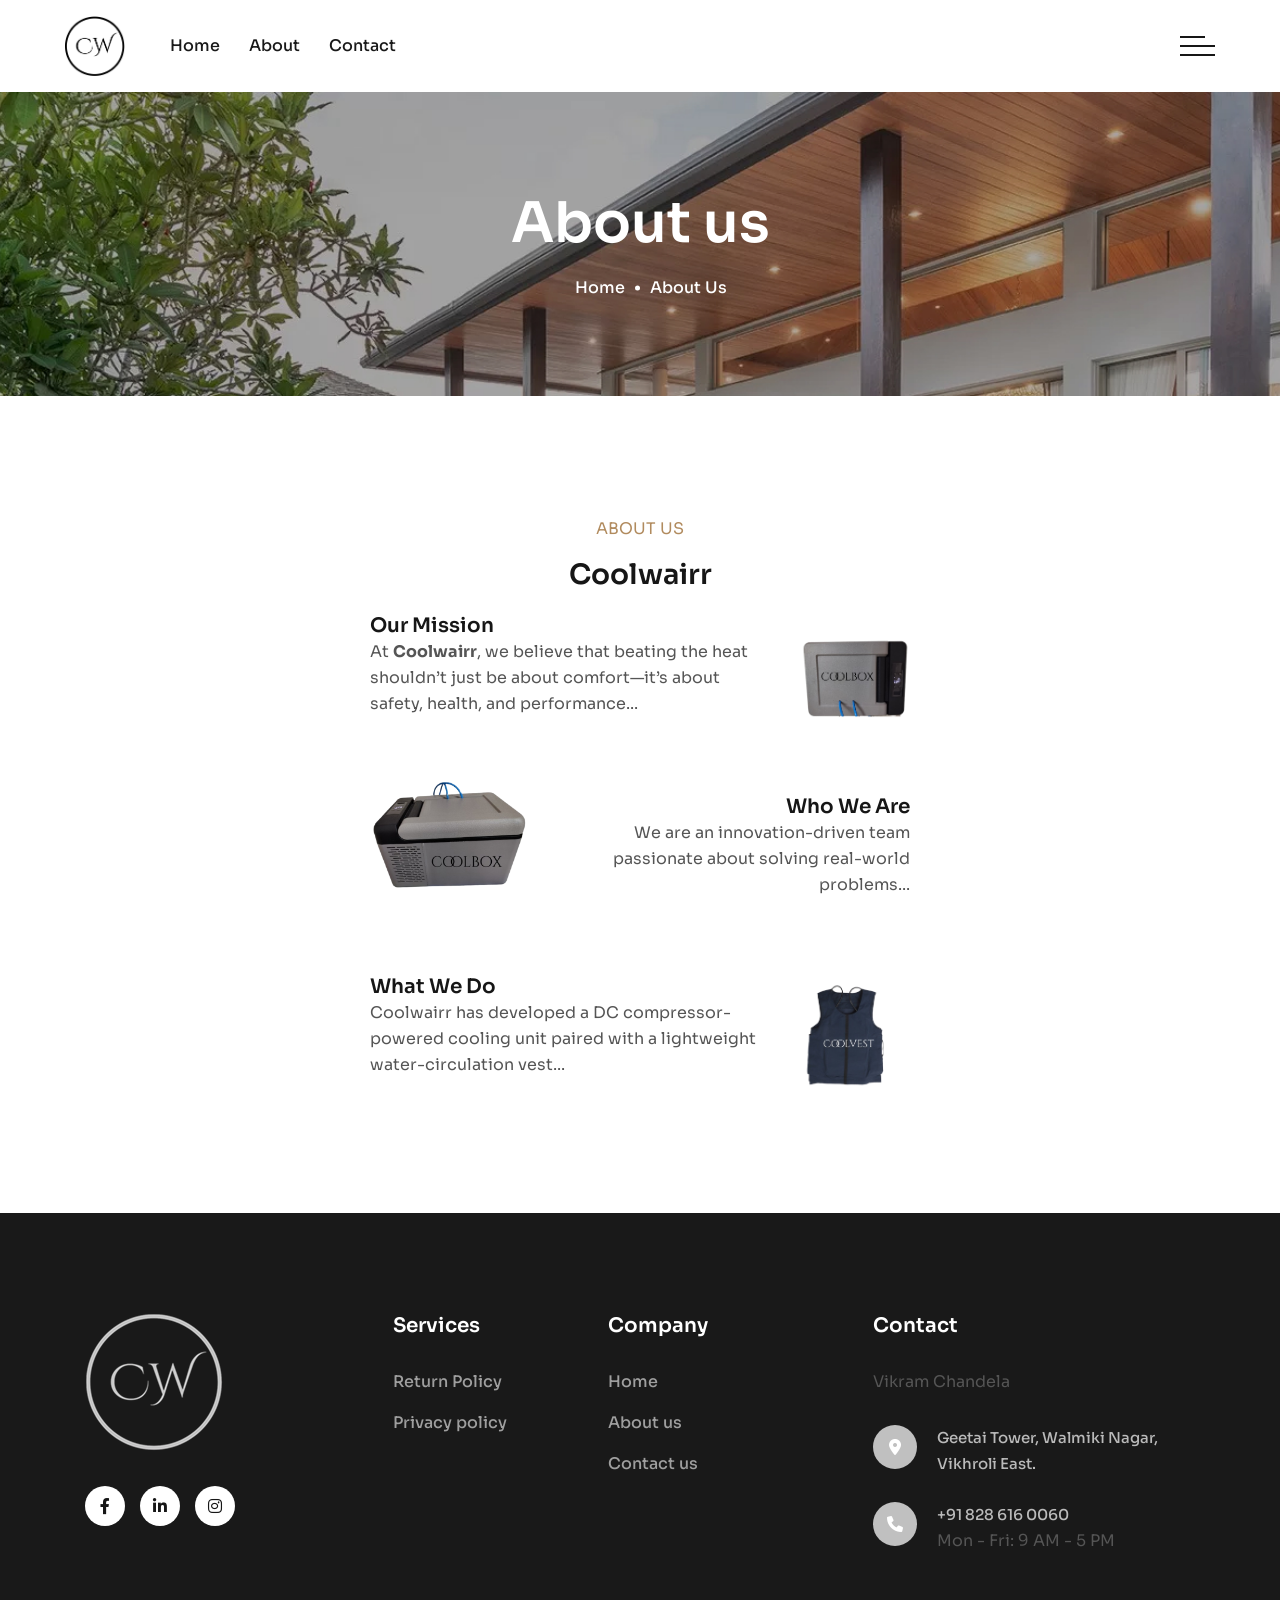
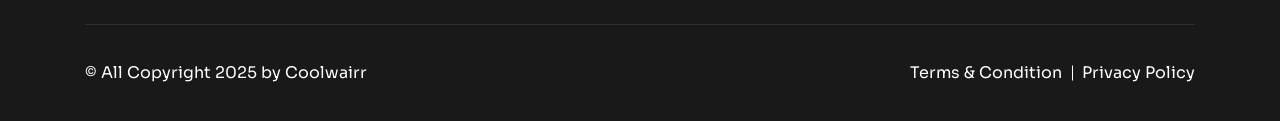
==== about.html @ e126ade2 "First Commit" ====
<!doctype html>
<html class="no-js" lang="zxx">


<!-- Mirrored from gramentheme.com/html/addina/about.html by HTTrack Website Copier/3.x [XR&CO'2014], Sun, 21 Sep 2025 12:28:09 GMT -->
<head>
   <meta charset="utf-8">
   <meta http-equiv="x-ua-compatible" content="ie=edge">
   <title>Coolwairr</title>
   <meta name="description" content="">
   <meta name="viewport" content="width=device-width, initial-scale=1">

   <!-- Place favicon.ico in the root directory -->
   <link rel="shortcut icon" type="image/x-icon" href="assets/imgs/favicon.png">

   <!-- CSS here -->
   <link rel="stylesheet" href="assets/css/bootstrap.min.css">
   <link rel="stylesheet" href="assets/css/meanmenu.min.css">
   <link rel="stylesheet" href="assets/css/animate.css">
   <link rel="stylesheet" href="assets/css/swiper.min.css">
   <link rel="stylesheet" href="assets/css/slick.css">
   <link rel="stylesheet" href="assets/css/magnific-popup.css">
   <link rel="stylesheet" href="assets/css/fontawesome-pro.css">
   <link rel="stylesheet" href="assets/css/spacing.css">
   <link rel="stylesheet" href="assets/css/main.css">
</head>

<body>

   <!-- preloader start -->
   <div id="preloader">
      <div class="bd-loader-inner">
         <div class="bd-loader">
            <span class="bd-loader-item"></span>
            <span class="bd-loader-item"></span>
            <span class="bd-loader-item"></span>
            <span class="bd-loader-item"></span>
            <span class="bd-loader-item"></span>
            <span class="bd-loader-item"></span>
            <span class="bd-loader-item"></span>
            <span class="bd-loader-item"></span>
         </div>
      </div>
   </div>
   <!-- preloader start -->

   <!-- Back to top start -->
   <div class="backtotop-wrap cursor-pointer">
      <svg class="backtotop-circle svg-content" width="100%" height="100%" viewBox="-1 -1 102 102">
         <path d="M50,1 a49,49 0 0,1 0,98 a49,49 0 0,1 0,-98" />
      </svg>
   </div>
   <!-- Back to top end -->

   <!-- search area start -->
   <div class="df-search-area">
      <div class="container">
         <div class="row">
            <div class="col-xl-12">
               <div class="df-search-form">
                  <div class="df-search-close text-center mb-20">
                     <button class="df-search-close-btn df-search-close-btn"></button>
                  </div>
                  <form action="#">
                     <div class="df-search-input mb-10">
                        <input type="text" placeholder="Search for product...">
                        <button type="submit"><i class="flaticon-search-1"></i></button>
                     </div>
                     <div class="df-search-category">
                        <span>Search by : </span>
                        <a href="#">Healthline, </a>
                        <a href="#">COVID-19, </a>
                        <a href="#">Surgery, </a>
                        <a href="#">Surgeon, </a>
                        <a href="#">Medical research</a>
                     </div>
                  </form>
               </div>
            </div>
         </div>
      </div>
   </div>
   <div class="body-overlay"></div>
   <!-- search area end -->

   <!-- Offcanvas area start -->
   <div class="fix">
      <div class="offcanvas__info">
         <div class="offcanvas__wrapper">
            <div class="offcanvas__content">
               <div class="offcanvas__top mb-40 d-flex justify-content-between align-items-center">
                  <div class="offcanvas__logo">
                     <a href="index.html">
                        <img src="assets/imgs/logo/logo-white.svg" alt="logo not found">
                     </a>
                  </div>
                  <div class="offcanvas__close">
                     <button>
                        <i class="fal fa-times"></i>
                     </button>
                  </div>
               </div>
               <div class="offcanvas__search mb-25">
                  <form action="#">
                     <input type="text" placeholder="What are you searching for?">
                     <button type="submit"><i class="far fa-search"></i></button>
                  </form>
               </div>
               <div class="mobile-menu fix mb-40"></div>
               <div class="offcanvas__contact mt-30 mb-20">
                  <h4>Contact Info</h4>
                  <ul>
                     <li class="d-flex align-items-center">
                        <div class="offcanvas__contact-icon mr-15">
                           <i class="fal fa-map-marker-alt"></i>
                        </div>
                        <div class="offcanvas__contact-text">
                           <a target="_blank"
                              href="https://www.google.com/maps/place/Dhaka/@23.7806207,90.3492859,12z/data=!3m1!4b1!4m5!3m4!1s0x3755b8b087026b81:0x8fa563bbdd5904c2!8m2!3d23.8104753!4d90.4119873">12/A,
                              Mirnada City Tower, NYC</a>
                        </div>
                     </li>
                     <li class="d-flex align-items-center">
                        <div class="offcanvas__contact-icon mr-15">
                           <i class="far fa-phone"></i>
                        </div>
                        <div class="offcanvas__contact-text">
                           <a href="tel:+088889797697">+088889797697</a>
                        </div>
                     </li>
                     <li class="d-flex align-items-center">
                        <div class="offcanvas__contact-icon mr-15">
                           <i class="fal fa-envelope"></i>
                        </div>
                        <div class="offcanvas__contact-text">
                           <a href="tel:+012-345-6789"><span class="mailto:support@mail.com">support@mail.com</span></a>
                        </div>
                     </li>
                  </ul>
               </div>
               <div class="offcanvas__social">
                  <ul>
                     <li><a href="#"><i class="fab fa-facebook-f"></i></a></li>
                     <li><a href="#"><i class="fab fa-twitter"></i></a></li>
                     <li><a href="#"><i class="fab fa-youtube"></i></a></li>
                     <li><a href="#"><i class="fab fa-linkedin"></i></a></li>
                  </ul>
               </div>
            </div>
         </div>
      </div>
   </div>
   <div class="offcanvas__overlay"></div>
   <div class="offcanvas__overlay-white"></div>
   <!-- Offcanvas area start -->

   <!-- Header area start -->
    <header>
      <div class="header">
         <div class="header-top-area grocery__top-header">
            <div class="header-layout-4">
               <!--<div class="header-to-main d-none d-sm-flex">
                  <div class="link-text">
                     <span><img src="assets/imgs/icons/call.png" alt=""></span>
                     <a href="tel:+380961381876">+380961381876</a>
                  </div>
                  <div class="header-top-notice d-none d-lg-block">
                     <p>TAKE CARE OF YOUR Health <span class="text-white">25% OFF</span> USE CODE “ DOFIX03 ”</p>
                  </div>
                  <div class="tp-header-top-menu d-flex align-items-center justify-content-end">
                     <div class="header-lang-item header-lang">
                        <span class="header-lang-toggle text-white" id="header-lang-toggle">English</span>
                        <ul class="">
                           <li>
                              <a class="furniture-clr-hover" href="#">Spanish</a>
                           </li>
                           <li>
                              <a class="furniture-clr-hover" href="#">Russian</a>
                           </li>
                           <li>
                              <a class="furniture-clr-hover" href="#">Portuguese</a>
                           </li>
                        </ul>
                     </div>
                     <div class="header-lang-item tp-header-currency">
                        <span class="header-currency-toggle text-white" id="header-currency-toggle">USD</span>
                        <ul>
                           <li>
                              <a class="furniture-clr-hover" href="#">EUR</a>
                           </li>
                           <li>
                              <a class="furniture-clr-hover" href="#">CHF</a>
                           </li>
                           <li>
                              <a class="furniture-clr-hover" href="#">GBP</a>
                           </li>
                           <li>
                              <a class="furniture-clr-hover" href="#">KWD</a>
                           </li>
                        </ul>
                     </div>
                     <div class="header-lang-item tp-header-setting">
                        <span class="header-setting-toggle text-white" id="header-setting-toggle">Setting</span>
                        <ul>
                           <li>
                              <a class="furniture-clr-hover" href="#">My Profile</a>
                           </li>
                           <li>
                              <a class="furniture-clr-hover" href="wishlist.html">Wishlist</a>
                           </li>
                           <li>
                              <a class="furniture-clr-hover" href="cart.html">Cart</a>
                           </li>
                           <li>
                              <a class="furniture-clr-hover" href="#">Logout</a>
                           </li>
                        </ul>
                     </div>
                  </div>
               </div>-->
            </div>
         </div>
         <div class="header-layout-4 header-bottom">
            <div id="header-sticky" class="header-4">
               <div class="mega-menu-wrapper">
                  <div class="header-main-4">
                     <div class="header-left">
                        <div class="header-logo">
                           <a href="index.html">
                              <img src="assets/imgs/furniture/logo/logo-silver.png" alt="logo not found">
                           </a>
                        </div>
                        <div class="mean__menu-wrapper furniture__menu d-none d-lg-block">
                           <div class="main-menu">
                              <nav id="mobile-menu">
                                 <ul>
                                    <li class="has-dropdown">
                                       <a href="index.html">Home</a>
                                       <!-- <ul class="submenu">
                                          <li><a href="pharmacy.html">Pharmacy Store</a></li>
                                          <li><a href="index.html">Furniture Store</a></li>
                                          <li><a href="grocery.html">Grocery Store</a></li>
                                       </ul> -->
                                    </li>
                                    <li>
                                       <a href="about.html">About</a>
                                    </li>
                                    <!-- <li class="has-dropdown">
                                       <a href="product.html">Shop</a>
                                       <ul class="submenu">
                                          <li><a href="product.html">Product</a></li>
                                          <li><a href="product-details.html">Product Details</a></li>
                                          <li><a href="wishlist.html">Wishlist</a></li>
                                          <li><a href="cart.html">Cart</a></li>
                                          <li><a href="checkout.html">Checkout</a></li>
                                       </ul>
                                    </li>
                                    <li class="has-dropdown">
                                       <a href="about.html">Pages</a>
                                       <ul class="submenu">
                                          <li><a href="about.html">About Us</a></li>
                                          <li><a href="store.html">Find a Store</a></li>
                                          <li><a href="portfolio.html">Portfolio</a></li>
                                          <li><a href="portfolio-details.html">Portfolio Details</a></li>
                                          <li><a href="faq.html">Faq</a></li>
                                          <li><a href="coming-soon.html">Coming Soon</a></li>
                                          <li><a href="error.html">404</a></li>
                                       </ul>
                                    </li>
                                    <li class="has-dropdown">
                                       <a href="blog.html">Blog</a>
                                       <ul class="submenu">
                                          <li><a href="blog.html">Blog Default</a></li>
                                          <li><a href="blog-grid.html">Blog Grid</a></li>
                                          <li><a href="blog-details.html">Blog Details</a></li>
                                       </ul>
                                    </li> -->
                                    <li>
                                       <a href="contact.html">Contact</a>
                                    </li>
                                 </ul>
                              </nav>
                           </div>
                        </div>
                     </div>
                     <div class="header-right d-inline-flex align-items-center justify-content-end">
                        <!-- <div class="header-search d-none d-xxl-block">
                           <form action="#">
                              <input type="text" placeholder="Search...">
                              <button type="submit">
                                 <svg width="18" height="18" viewBox="0 0 18 18" fill="none"
                                    xmlns="http://www.w3.org/2000/svg">
                                    <path d="M13.4443 13.4445L16.9999 17" stroke="white" stroke-width="2"
                                       stroke-linecap="round" stroke-linejoin="round" />
                                    <path
                                       d="M15.2222 8.11111C15.2222 12.0385 12.0385 15.2222 8.11111 15.2222C4.18375 15.2222 1 12.0385 1 8.11111C1 4.18375 4.18375 1 8.11111 1C12.0385 1 15.2222 4.18375 15.2222 8.11111Z"
                                       stroke="white" stroke-width="2" />
                                 </svg>
                              </button>
                           </form>
                        </div>
                        <div class="header-action d-flex align-items-center ml-30">
                           <div class="header-action-item">
                              <a href="wishlist.html" class="header-action-btn">
                                 <svg width="23" height="21" viewBox="0 0 23 21" fill="none"
                                    xmlns="http://www.w3.org/2000/svg">
                                    <path
                                       d="M21.2743 2.33413C20.6448 1.60193 19.8543 1.01306 18.9596 0.609951C18.0649 0.206838 17.0883 -0.0004864 16.1002 0.00291444C14.4096 -0.0462975 12.7637 0.529279 11.5011 1.61122C10.2385 0.529279 8.59252 -0.0462975 6.90191 0.00291444C5.91383 -0.0004864 4.93727 0.206838 4.04257 0.609951C3.14788 1.01306 2.35732 1.60193 1.72785 2.33413C0.632101 3.61193 -0.514239 5.92547 0.245772 9.69587C1.4588 15.7168 10.5548 20.6578 10.9388 20.8601C11.11 20.9518 11.3028 21 11.4988 21C11.6948 21 11.8875 20.9518 12.0587 20.8601C12.445 20.6534 21.541 15.7124 22.7518 9.69587C23.5164 5.92547 22.37 3.61193 21.2743 2.33413ZM20.4993 9.27583C19.6416 13.5326 13.4074 17.492 11.5011 18.6173C8.81516 17.0587 3.28927 13.1457 2.50856 9.27583C1.91872 6.35103 2.72587 4.65208 3.50773 3.74126C3.9212 3.26166 4.43995 2.87596 5.02678 2.61185C5.6136 2.34774 6.25396 2.21175 6.90191 2.21365C7.59396 2.16375 8.28765 2.2871 8.91534 2.57168C9.54304 2.85626 10.0833 3.29235 10.4835 3.83743C10.5822 4.012 10.7278 4.15794 10.9051 4.26003C11.0824 4.36212 11.2849 4.41662 11.4916 4.41787C11.6983 4.41911 11.9015 4.36704 12.0801 4.26709C12.2587 4.16714 12.4062 4.02296 12.5071 3.84959C12.9065 3.30026 13.448 2.86048 14.0781 2.57361C14.7081 2.28674 15.4051 2.16267 16.1002 2.21365C16.7495 2.21061 17.3915 2.34604 17.9798 2.6102C18.5681 2.87435 19.0881 3.26065 19.5025 3.74126C20.282 4.65208 21.0892 6.35103 20.4993 9.27583Z"
                                       fill="black" />
                                 </svg>
                                 <span class="header-action-badge bg-furniture">3</span>
                              </a>
                           </div>
                           <div class="header-action-item">
                              <a href="cart.html" class="header-action-btn cartmini-open-btn">
                                 <svg width="21" height="23" viewBox="0 0 21 23" fill="none"
                                    xmlns="http://www.w3.org/2000/svg">
                                    <path
                                       d="M14.0625 10.6C14.0625 12.5883 12.4676 14.2 10.5 14.2C8.53243 14.2 6.9375 12.5883 6.9375 10.6M1 5.8H20M1 5.8V13C1 20.6402 2.33946 22 10.5 22C18.6605 22 20 20.6402 20 13V5.8M1 5.8L2.71856 2.32668C3.12087 1.5136 3.94324 1 4.84283 1H16.1571C17.0568 1 17.8791 1.5136 18.2814 2.32668L20 5.8"
                                       stroke="black" stroke-width="2" stroke-linecap="round" stroke-linejoin="round" />
                                 </svg>
                                 <span class="header-action-badge bg-furniture">12</span>
                              </a>
                           </div> 
                        </div>-->
                        <div class="header-humbager ml-30">
                           <a class="sidebar__toggle" href="javascript:void(0)">
                              <div class="bar-icon-2">
                                 <span></span>
                                 <span></span>
                                 <span></span>
                              </div>
                           </a>
                           <!-- for wp -->
                           <div class="header__hamburger ml-50 d-none">
                              <button type="button" class="hamburger-btn offcanvas-open-btn">
                                 <span>01</span>
                                 <span>01</span>
                                 <span>01</span>
                              </button>
                           </div>
                        </div>
                     </div>
                  </div>
               </div>
            </div>
         </div>
      </div>
   </header>
   <!-- Header area end -->

   <!-- Body main wrapper start -->
   <main>

      <!-- Breadcrumb area start  -->
      <div class="breadcrumb__area theme-bg-1 p-relative z-index-11 pt-95 pb-95">
         <div class="breadcrumb__thumb" data-background="assets/imgs/bg/breadcrumb-bg.jpg"></div>
         <div class="container">
            <div class="row justify-content-center">
               <div class="col-xxl-12">
                  <div class="breadcrumb__wrapper text-center">
                     <h2 class="breadcrumb__title">About us</h2>
                     <div class="breadcrumb__menu">
                        <nav>
                           <ul>
                              <li><span><a href="index.html">Home</a></span></li>
                              <li><span>About Us</span></li>
                           </ul>
                        </nav>
                     </div>
                  </div>
               </div>
            </div>
         </div>
      </div>
      <!-- Breadcrumb area start  -->

      <!-- About area start -->
   <section class="about-area pt-120 pb-120">
   <div class="container">
      <div class="row g-4 justify-content-center text-center">
         <!-- Left Column: About Text -->
         <div class="col-xxl-6 col-xl-6 col-lg-6">
            <div class="wow fadeInRight animated" data-wow-delay="0.3s">
               <div class="mb-20">
                  <span class="mb-15 d-block" style="color: #B18B5E;">ABOUT US</span>
                  <h3>Coolwairr</h3>
               </div>

              <div class="about-container">


   <section>
  <div class="about-container">

  <!-- Section 1 -->
  <div class="section flex-left">
    <div class="text">
      <h5>Our Mission</h5>
      <p>At <strong>Coolwairr</strong>, we believe that beating the heat shouldn’t just be about comfort—it’s about safety, health, and performance...</p>
    </div>
    <div class="image">
      <img src="assets/imgs/furniture/banner/chair1.png" alt="Our Mission" />
    </div>
  </div>

  <!-- Section 2 -->
  <div class="section flex-right">
    <div class="text">
      <h5>Who We Are</h5>
      <p>We are an innovation-driven team passionate about solving real-world problems...</p>
    </div>
    <div class="image">
      <img src="assets/imgs/furniture/banner/chair2.png" alt="Who We Are" />
    </div>
  </div>

  <!-- Section 3 -->
  <div class="section flex-left">
    <div class="text">
      <h5>What We Do</h5>
      <p>Coolwairr has developed a DC compressor-powered cooling unit paired with a lightweight water-circulation vest...</p>
    </div>
    <div class="image">
      <img src="assets/imgs/furniture/banner/chair3.png" alt="What We Do" />
    </div>
  </div>

</div>

            </div>
         </div>

         <!-- Right Column: Image -->
         <!--<div class="col-xxl-6 col-xl-6 col-lg-6">
            <img class="w-100 mx-auto" src="assets/imgs/coolwairr/about/about-image1.jpg" alt="Coolwairr in Action">
         </div>-->
      </div>
   </div>
</section>

      <!-- About area end -->

      <!-- About video area start -->
      <!--<div class="postbox__thumb postbox__video w-img p-relative">
         <a href="blog-details.html">
            <img src="assets/imgs/furniture/about/about-video-image.jpg" alt="image">
         </a>
         <a href="https://www.youtube.com/watch?v=YkfPITD2C8Y" class="play-btn pulse-btn popup-video"><i
               class="fas fa-play"></i></a>
      </div>-->
      <!-- About video area end -->

      <!-- Support area start -->
     <!--<section class="support-area section-space">
         <div class="container">
            <div class="row g-5">
               <div class="col-xxl-4 col-xl-4 col-lg-4 col-md-6">
                  <div class="support-item">
                     <div class="support-content">
                        <h3>Exclusive offers for you</h3>
                        <p>Get weekly deals, valuable health information and more.</p>
                        <a class="join-btn furniture-btn" href="#">sing up<span><i
                                 class="fa-regular fa-angle-right"></i></span></a>
                     </div>
                  </div>
               </div>
               <div class="col-xxl-4 col-xl-4 col-lg-4 col-md-6">
                  <div class="support-item is-light-yellow">
                     <div class="support-content">
                        <h3>Join Our Community</h3>
                        <p>Get weekly deals, valuable health information and more.</p>
                        <a class="join-btn furniture-btn" href="#">Join FREE now<span><i
                                 class="fa-regular fa-angle-right"></i></span></a>
                     </div>
                  </div>
               </div>
               <div class="col-xxl-4 col-xl-4 col-lg-4 col-md-6">
                  <div class="support-item is-pale-pink">
                     <div class="support-content">
                        <h3>Get our FREE app Now!</h3>
                        <p>Get weekly deals, valuable health information and more.</p>
                        <div class="mobile__app-download">
                           <a class="app__download" href="#">
                              <img src="assets/imgs/app/play-store.png" alt="image not found">
                           </a>
                           <a class="app__download" href="#">
                              <img src="assets/imgs/app/apple-store.png" alt="image not found">
                           </a>
                        </div>
                     </div>
                  </div>
               </div>
            </div>
         </div>
      </section>-->
      <!-- Support area end -->

   </main>
   <!-- Body main wrapper end -->

   <!-- Footer area start -->
   <footer class="footer-bg">
      <div class="footer-area pt-100 pb-20">
         <div class="footer-style-4">
            <div class="container">
               <div class="footer-grid-3">
                  <div class="footer-widget-4">
                     <div class="footer-logo mb-35">
                        <a href="index.html"><img src="assets/imgs/furniture/logo/logo.png"
                              alt="image not found"></a>
                     </div>
                     <!-- <p>It helps designers plan out where the content will sit, the content to be written and approved.
                     </p> -->
                     <div class="theme-social">
                        <a class="furniture-bg-hover" href="https://www.facebook.com/profile.php?id=61555035770147" target="_blank"><i class="fa-brands fa-facebook-f"></i></a>
                        <!-- <a class="furniture-bg-hover" href="#"><i class="fa-brands fa-twitter"></i></a> -->
                        <a class="furniture-bg-hover" href="https://www.linkedin.com/company/coolwairr/?viewAsMember=true" target="_blank"><i class="fa-brands fa-linkedin-in"></i></a>
                        <a class="furniture-bg-hover" href="https://www.instagram.com/coollwair/?next=%2F" target="_blank"><i class="fa-brands fa-instagram"></i></a>
                     </div>
                  </div>
                  <div class="footer-widget-4">
                     <div class="footer-widget-title">
                        <h4>Services</h4>
                     </div>
                     <div class="footer-link">
                        <ul>
                           <!-- <li><a href="error.html">Log In</a></li>
                           <li><a href="wishlist.html">Wishlist</a></li> -->
                           <li><a href="error.html">Return Policy</a></li>
                           <li><a href="error.html">Privacy policy</a></li>
                           <!-- <li><a href="faq.html">Shopping FAQs</a></li> -->
                        </ul>
                     </div>
                  </div>
                  <div class="footer-widget-4">
                     <div class="footer-widget-title">
                        <h4>Company</h4>
                     </div>
                     <div class="footer-link">
                        <ul>
                           <li><a href="index.html">Home</a></li>
                           <li><a href="about.html">About us </a></li>
                           <!-- <li><a href="about.html">Pages</a></li>
                           <li><a href="blog.html">Blog</a></li> -->
                           <li><a href="contact.html">Contact us</a></li>
                        </ul>
                     </div>
                  </div>
                  <div class="footer-widget footer-col-4">
                     <div class="footer-widget-title">
                        <h4>Contact</h4>
                     </div>
                     <div class="footer-info mb-35">
                        <p class="w-75">Vikram Chandela</p>
                        <div class="footer-info-item d-flex align-items-start pb-15 pt-15">
                           <div class="footer-info-icon mr-20">
                              <span> <i class="fa-solid fa-location-dot furniture-icon"></i></span>
                           </div>
                           <div class="footer-info-text">
                              <a class="furniture-clr-hover" target="_blank"
                                 href="https://maps.app.goo.gl/G5rBFQSNvnxUEE8n7">Geetai Tower, Walmiki Nagar, Vikhroli East.</a>
                           </div>
                        </div>
                        <div class="footer-info-item d-flex align-items-start">
                           <div class="footer-info-icon mr-20">
                              <span><i class="fa-solid fa-phone furniture-icon"></i></span>
                           </div>
                           <div class="footer-info-text">
                              <a class="furniture-clr-hover" href="tel:828-616-0060">+91 828 616 0060</a>
                              <p>Mon - Fri: 9 AM - 5 PM</p>
                           </div>
                        </div>
                     </div>
                  </div>
               </div>
            </div>
         </div>
      </div>
      <div class="container">
         <div class="footer-copyright-area b-t">
            <div class="footer-copyright-wrapper">
               <div class="footer-copyright-text">
                  <p class="mb-0">© All Copyright 2025 by <a target="_blank" class="furniture-clr-hover"
                        href="#">Coolwairr</a></p>
               </div>
               <!-- <div class="footer-payment d-flex align-items-center gap-2">
                  <div class="footer-payment-item mb-0">
                     <div class="footer-payment-thumb">
                        <img src="assets/imgs/icons/payoneer.png" alt="">
                     </div>
                  </div>
                  <div class="footer-payment-item mb-0">
                     <div class="footer-payment-thumb">
                        <img src="assets/imgs/icons/maser.png" alt="">
                     </div>
                  </div>
                  <div class="footer-payment-item">
                     <div class="footer-payment-thumb">
                        <img src="assets/imgs/icons/paypal.png" alt="">
                     </div>
                  </div>
               </div> -->
               <div class="footer-conditions">
                  <ul>
                     <li><a class="furniture-clr-hover" href="#">Terms & Condition</a></li>
                     <li><a class="furniture-clr-hover" href="#">Privacy Policy</a></li>
                  </ul>
               </div>
            </div>
         </div>
      </div>
   </footer>
   <!-- Footer area end -->

   <!-- JS here -->
   <script src="assets/js/jquery-3.6.0.min.js"></script>
   <script src="assets/js/waypoints.min.js"></script>
   <script src="assets/js/bootstrap.bundle.min.js"></script>
   <script src="assets/js/meanmenu.min.js"></script>
   <script src="assets/js/swiper.min.js"></script>
   <script src="assets/js/slick.min.js"></script>
   <script src="assets/js/magnific-popup.min.js"></script>
   <script src="assets/js/counterup.js"></script>
   <script src="assets/js/wow.js"></script>
   <script src="assets/js/ajax-form.js"></script>
   <script src="assets/js/beforeafter.jquery-1.0.0.min.js"></script>
   <script src="assets/js/main.js"></script>
</body>


<!-- Mirrored from gramentheme.com/html/addina/about.html by HTTrack Website Copier/3.x [XR&CO'2014], Sun, 21 Sep 2025 12:28:10 GMT -->
</html>
---- assets/css/spacing.css ----
.mt-5{margin-top:5px !important}.mt-10{margin-top:10px}.mt-15{margin-top:15px}.mt-20{margin-top:20px}.mt-25{margin-top:25px}.mt-30{margin-top:30px}.mt-35{margin-top:35px}.mt-40{margin-top:40px}.mt-45{margin-top:45px}.mt-50{margin-top:50px}.mt-55{margin-top:55px}.mt-60{margin-top:60px}.mt-65{margin-top:65px}.mt-70{margin-top:70px}.mt-75{margin-top:75px}.mt-80{margin-top:80px}.mt-85{margin-top:85px}.mt-90{margin-top:90px}.mt-95{margin-top:95px}.mt-100{margin-top:100px}.mt-105{margin-top:105px}.mt-110{margin-top:110px}.mt-115{margin-top:115px}.mt-120{margin-top:120px}.mt-125{margin-top:125px}.mt-130{margin-top:130px}.mt-135{margin-top:135px}.mt-140{margin-top:140px}.mt-145{margin-top:145px}.mt-150{margin-top:150px}.mt-155{margin-top:155px}.mt-160{margin-top:160px}.mt-165{margin-top:165px}.mt-170{margin-top:170px}.mt-175{margin-top:175px}.mt-180{margin-top:180px}.mt-185{margin-top:185px}.mt-190{margin-top:190px}.mt-195{margin-top:195px}.mt-200{margin-top:200px}.mb-5{margin-bottom:5px !important}.mb-10{margin-bottom:10px}.mb-15{margin-bottom:15px}.mb-20{margin-bottom:20px}.mb-25{margin-bottom:25px}.mb-30{margin-bottom:30px}.mb-35{margin-bottom:35px}.mb-40{margin-bottom:40px}.mb-45{margin-bottom:45px}.mb-50{margin-bottom:50px}.mb-55{margin-bottom:55px}.mb-60{margin-bottom:60px}.mb-65{margin-bottom:65px}.mb-70{margin-bottom:70px}.mb-75{margin-bottom:75px}.mb-80{margin-bottom:80px}.mb-85{margin-bottom:85px}.mb-90{margin-bottom:90px}.mb-95{margin-bottom:95px}.mb-100{margin-bottom:100px}.mb-105{margin-bottom:105px}.mb-110{margin-bottom:110px}.mb-115{margin-bottom:115px}.mb-120{margin-bottom:120px}.mb-125{margin-bottom:125px}.mb-130{margin-bottom:130px}.mb-135{margin-bottom:135px}.mb-140{margin-bottom:140px}.mb-145{margin-bottom:145px}.mb-150{margin-bottom:150px}.mb-155{margin-bottom:155px}.mb-160{margin-bottom:160px}.mb-165{margin-bottom:165px}.mb-170{margin-bottom:170px}.mb-175{margin-bottom:175px}.mb-180{margin-bottom:180px}.mb-185{margin-bottom:185px}.mb-190{margin-bottom:190px}.mb-195{margin-bottom:195px}.mb-200{margin-bottom:200px}.ml-5{margin-inline-start:5px}.ml-10{margin-inline-start:10px}.ml-15{margin-inline-start:15px}.ml-20{margin-inline-start:20px}.ml-25{margin-inline-start:25px}.ml-30{margin-inline-start:30px}.ml-35{margin-inline-start:35px}.ml-40{margin-inline-start:40px}.ml-45{margin-inline-start:45px}.ml-50{margin-inline-start:50px}.ml-55{margin-inline-start:55px}.ml-60{margin-inline-start:60px}.ml-65{margin-inline-start:65px}.ml-70{margin-inline-start:70px}.ml-75{margin-inline-start:75px}.ml-80{margin-inline-start:80px}.ml-85{margin-inline-start:85px}.ml-90{margin-inline-start:90px}.ml-95{margin-inline-start:95px}.ml-100{margin-inline-start:100px}.ml-105{margin-inline-start:105px}.ml-110{margin-inline-start:110px}.ml-115{margin-inline-start:115px}.ml-120{margin-inline-start:120px}.ml-125{margin-inline-start:125px}.ml-130{margin-inline-start:130px}.ml-135{margin-inline-start:135px}.ml-140{margin-inline-start:140px}.ml-145{margin-inline-start:145px}.ml-150{margin-inline-start:150px}.ml-155{margin-inline-start:155px}.ml-160{margin-inline-start:160px}.ml-165{margin-inline-start:165px}.ml-170{margin-inline-start:170px}.ml-175{margin-inline-start:175px}.ml-180{margin-inline-start:180px}.ml-185{margin-inline-start:185px}.ml-190{margin-inline-start:190px}.ml-195{margin-inline-start:195px}.ml-200{margin-inline-start:200px}.mr-5{margin-inline-end:5px}.mr-10{margin-inline-end:10px}.mr-15{margin-inline-end:15px}.mr-20{margin-inline-end:20px}.mr-25{margin-inline-end:25px}.mr-30{margin-inline-end:30px}.mr-35{margin-inline-end:35px}.mr-40{margin-inline-end:40px}.mr-45{margin-inline-end:45px}.mr-50{margin-inline-end:50px}.mr-55{margin-inline-end:55px}.mr-60{margin-inline-end:60px}.mr-65{margin-inline-end:65px}.mr-70{margin-inline-end:70px}.mr-75{margin-inline-end:75px}.mr-80{margin-inline-end:80px}.mr-85{margin-inline-end:85px}.mr-90{margin-inline-end:90px}.mr-95{margin-inline-end:95px}.mr-100{margin-inline-end:100px}.mr-105{margin-inline-end:105px}.mr-110{margin-inline-end:110px}.mr-115{margin-inline-end:115px}.mr-120{margin-inline-end:120px}.mr-125{margin-inline-end:125px}.mr-130{margin-inline-end:130px}.mr-135{margin-inline-end:135px}.mr-140{margin-inline-end:140px}.mr-145{margin-inline-end:145px}.mr-150{margin-inline-end:150px}.mr-155{margin-inline-end:155px}.mr-160{margin-inline-end:160px}.mr-165{margin-inline-end:165px}.mr-170{margin-inline-end:170px}.mr-175{margin-inline-end:175px}.mr-180{margin-inline-end:180px}.mr-185{margin-inline-end:185px}.mr-190{margin-inline-end:190px}.mr-195{margin-inline-end:195px}.mr-200{margin-inline-end:200px}.pt-5{padding-top:5px !important}.pt-10{padding-top:10px}.pt-15{padding-top:15px}.pt-20{padding-top:20px}.pt-25{padding-top:25px}.pt-30{padding-top:30px}.pt-35{padding-top:35px}.pt-40{padding-top:40px}.pt-45{padding-top:45px}.pt-50{padding-top:50px}.pt-55{padding-top:55px}.pt-60{padding-top:60px}.pt-65{padding-top:65px}.pt-70{padding-top:70px}.pt-75{padding-top:75px}.pt-80{padding-top:80px}.pt-85{padding-top:85px}.pt-90{padding-top:90px}.pt-95{padding-top:95px}.pt-100{padding-top:100px}.pt-105{padding-top:105px}.pt-110{padding-top:110px}.pt-115{padding-top:115px}.pt-120{padding-top:120px}.pt-125{padding-top:125px}.pt-130{padding-top:130px}.pt-135{padding-top:135px}.pt-140{padding-top:140px}.pt-145{padding-top:145px}.pt-150{padding-top:150px}.pt-155{padding-top:155px}.pt-160{padding-top:160px}.pt-165{padding-top:165px}.pt-170{padding-top:170px}.pt-175{padding-top:175px}.pt-180{padding-top:180px}.pt-185{padding-top:185px}.pt-190{padding-top:190px}.pt-195{padding-top:195px}.pt-200{padding-top:200px}.pb-5{padding-bottom:5px !important}.pb-10{padding-bottom:10px}.pb-15{padding-bottom:15px}.pb-20{padding-bottom:20px}.pb-25{padding-bottom:25px}.pb-30{padding-bottom:30px}.pb-35{padding-bottom:35px}.pb-40{padding-bottom:40px}.pb-45{padding-bottom:45px}.pb-50{padding-bottom:50px}.pb-55{padding-bottom:55px}.pb-60{padding-bottom:60px}.pb-65{padding-bottom:65px}.pb-70{padding-bottom:70px}.pb-75{padding-bottom:75px}.pb-80{padding-bottom:80px}.pb-85{padding-bottom:85px}.pb-90{padding-bottom:90px}.pb-95{padding-bottom:95px}.pb-100{padding-bottom:100px}.pb-105{padding-bottom:105px}.pb-110{padding-bottom:110px}.pb-115{padding-bottom:115px}.pb-120{padding-bottom:120px}.pb-125{padding-bottom:125px}.pb-130{padding-bottom:130px}.pb-135{padding-bottom:135px}.pb-140{padding-bottom:140px}.pb-145{padding-bottom:145px}.pb-150{padding-bottom:150px}.pb-155{padding-bottom:155px}.pb-160{padding-bottom:160px}.pb-165{padding-bottom:165px}.pb-170{padding-bottom:170px}.pb-175{padding-bottom:175px}.pb-180{padding-bottom:180px}.pb-185{padding-bottom:185px}.pb-190{padding-bottom:190px}.pb-195{padding-bottom:195px}.pb-200{padding-bottom:200px}.pl-5{padding-inline-start:5px}.pl-10{padding-inline-start:10px}.pl-15{padding-inline-start:15px}.pl-20{padding-inline-start:20px}.pl-25{padding-inline-start:25px}.pl-30{padding-inline-start:30px}.pl-35{padding-inline-start:35px}.pl-40{padding-inline-start:40px}.pl-45{padding-inline-start:45px}.pl-50{padding-inline-start:50px}.pl-55{padding-inline-start:55px}.pl-60{padding-inline-start:60px}.pl-65{padding-inline-start:65px}.pl-70{padding-inline-start:70px}.pl-75{padding-inline-start:75px}.pl-80{padding-inline-start:80px}.pl-85{padding-inline-start:85px}.pl-90{padding-inline-start:90px}.pl-95{padding-inline-start:95px}.pl-100{padding-inline-start:100px}.pl-105{padding-inline-start:105px}.pl-110{padding-inline-start:110px}.pl-115{padding-inline-start:115px}.pl-120{padding-inline-start:120px}.pl-125{padding-inline-start:125px}.pl-130{padding-inline-start:130px}.pl-135{padding-inline-start:135px}.pl-140{padding-inline-start:140px}.pl-145{padding-inline-start:145px}.pl-150{padding-inline-start:150px}.pl-155{padding-inline-start:155px}.pl-160{padding-inline-start:160px}.pl-165{padding-inline-start:165px}.pl-170{padding-inline-start:170px}.pl-175{padding-inline-start:175px}.pl-180{padding-inline-start:180px}.pl-185{padding-inline-start:185px}.pl-190{padding-inline-start:190px}.pl-195{padding-inline-start:195px}.pl-200{padding-inline-start:200px}.pr-5{padding-inline-end:5px}.pr-10{padding-inline-end:10px}.pr-15{padding-inline-end:15px}.pr-20{padding-inline-end:20px}.pr-25{padding-inline-end:25px}.pr-30{padding-inline-end:30px}.pr-35{padding-inline-end:35px}.pr-40{padding-inline-end:40px}.pr-45{padding-inline-end:45px}.pr-50{padding-inline-end:50px}.pr-55{padding-inline-end:55px}.pr-60{padding-inline-end:60px}.pr-65{padding-inline-end:65px}.pr-70{padding-inline-end:70px}.pr-75{padding-inline-end:75px}.pr-80{padding-inline-end:80px}.pr-85{padding-inline-end:85px}.pr-90{padding-inline-end:90px}.pr-95{padding-inline-end:95px}.pr-100{padding-inline-end:100px}.pr-105{padding-inline-end:105px}.pr-110{padding-inline-end:110px}.pr-115{padding-inline-end:115px}.pr-120{padding-inline-end:120px}.pr-125{padding-inline-end:125px}.pr-130{padding-inline-end:130px}.pr-135{padding-inline-end:135px}.pr-140{padding-inline-end:140px}.pr-145{padding-inline-end:145px}.pr-150{padding-inline-end:150px}.pr-155{padding-inline-end:155px}.pr-160{padding-inline-end:160px}.pr-165{padding-inline-end:165px}.pr-170{padding-inline-end:170px}.pr-175{padding-inline-end:175px}.pr-180{padding-inline-end:180px}.pr-185{padding-inline-end:185px}.pr-190{padding-inline-end:190px}.pr-195{padding-inline-end:195px}.pr-200{padding-inline-end:200px}
---- assets/css/main.css ----
/*-----------------------------------------------------------------------------------

    Theme Name: Diango - Health Medical Center HTML5 Template
    Author: bugfixx
    Support: mailto:masumkhandakar4@gmail.com
    Description: Diango - Health Medical Center HTML5 Template
    Version: 1.0
	Developer: Sagor Khan Omi

-----------------------------------------------------------------------------------

/************ TABLE OF CONTENTS ***************

	01. THEME DEFAULT CSS START
  	02. ANIMATION CSS START
	03. BACKGROUND COLOR CSS START
	04. BREADCRUMB CSS START
	05. BACKTOTOP CSS START
	06. BREADCRUMB CSS START
	07. BUTTON CSS START
	08. CAROUSEL CSS START
	09. MEAN MENU CSS START
	10. OFFCANVAS CSS START
	11. PAGINATION CSS START
	12. PRELOADER CSS START
	13. SEARCH CSS START
	14. SECTION TITLE CSS START
	15. SHORT CODE CSS START
	16. SOCIAL CSS START
	17. SPACE CSS START
	18. TAB CSS START
	19. ABOUT CSS START
	20. ACCORDION CSS START
	21.	ADVANTAGE CSS START
	22.	APPOINTMENT CSS START
	23.	BANNER CSS START
	24.	BENEFIT CSS START
	25.	BLOG CSS START
	26.	BRAND CSS START
	27.	CONTACT CSS START
	28. COUNTER CSS START
	29. DISCOUNT CSS START
	30. DOCTOR CSS START
	31. ERROR CSS START
	32. FAQ CSS START
	33. FEATURES CSS START
	34. FEATURES CSS START
	35. FOOTER CSS START
	36. HEADER CSS START
	37. INTRO CSS START
	38. MENU CSS START
	39. NEWSLETTER CSS START
	40. PRODUCT DETAILS CSS START
	41. PRODUCT CSS START
	42. PROJECT CSS START
	43. SERVICE CSS START
	44. SKILL CSS START
	45. SLIDER CSS START
	46. SUPPORT CSS START
	47. TEAM CSS START
	48. TESTIMONIAL CSS START
	49. VACCINE CSS START
	50. WHAT WE DO CSS START
	51. WHY CHOOSE CSS START
	52. WORK CHOOSE CSS START

**********************************************/
/*----------------------------------------*/
/*  01. THEME DEFAULT CSS START
/*----------------------------------------*/
@import url("https://fonts.googleapis.com/css2?family=Sora:wght@300;400;500;600;700&amp;display=swap");
.text-color-1 {
  color: var(--clr-theme-primary);
}

.text-color-2 {
  color: var(--clr-theme-secondary);
}

.text-color-3 {
  color: var(--clr-theme-3);
}

.text-color-4 {
  color: var(--clr-theme-4);
}

.text-color-5 {
  color: var(--clr-theme-5);
}

.footer-link-2 ul li a::after, .footer-style-4 .footer-link ul li a::after, .contact__from-input textarea, .cart-area .product-quantity-form, .doctor-item, .doctor-card, .doctor-card-2, .doctor-social-3, .product-thumb img, .product-tooltip, .discount-thumb, .brand-item, .why-choose-item, .why-choose-serial span, .project-item, .project-item:before, .project-content-inner, .blog-content-box, .blog-item-3, .blog-thumb-bg, .blog-thumb-bg::after, .team-content, .service-item, .service-thumb, .service-icon span, .service__thumb-2, .service-bottom-content, .service-item-3, .service-thumb-4:before, .service-link-2, .bar-icon span:nth-child(2), .bar-icon-2 span:nth-child(1), .main-menu ul li.has-dropdown > a::after, .main-menu ul li .submenu, .main-menu ul li .mega-menu, .main-menu ul li .mega-menu li ul li a::before, .df-search-area, .mean-container .mean-nav ul li > a > i, .mean-container .mean-nav ul li a.mean-expand.mean-clicked i, .offcanvas__contact-icon i, .offcanvas__overlay, .fill-btn.has-border i, a,
.btn,
button,
span,
svg,
p,
input,
select,
textarea,
li,
img,
.transition-3,
h1,
h2,
h3,
h4,
h5,
h6, i[class^=flaticon-], .body__overlay {
  -webkit-transition: all 0.3s 0s ease-out;
  -moz-transition: all 0.3s 0s ease-out;
  -ms-transition: all 0.3s 0s ease-out;
  -o-transition: all 0.3s 0s ease-out;
  transition: all 0.3s 0s ease-out;
}

/* transform */
:root {
  /**
  @font family declaration
  */
  --bd-ff-body: 'Sora', sans-serif;
  --bd-ff-fontawesome: "Font Awesome 6 Pro";
  /**
  @color declaration
  */
  --clr-common-white: #fff;
  --clr-common-black: #000;
  --clr-common-placeholder: #808080;
  --clr-common-heading: #191919;
  --clr-common-body-text: #555555;
  --clr-common-selection: #262626;
  --clr-common-body: #fff;
  --clr-theme-primary: #c0c0c0;
  --clr-theme-secondary: #b18b5e;
  --clr-theme-grocery: #b18b5e;
  --clr-text-primary: #fff;
  --clr-text-secondary: #161616;
  --clr-text-body: #555555;
  --clr-text-2: #222222;
  --clr-text-3: #9f9f9f;
  --clr-text-4: #808080;
  --clr-bg-1: #f5f1e6;
  --clr-bg-2: #191919;
  --clr-bg-3: #f5f1e6;
  --clr-bg-4: #f5f1e6;
  --clr-bg-5: #f5f1e6;
  --clr-border-1: #2f2f2f;
  --clr-border-2: rgba(85, 85, 85, 0.2);
  --clr-gradient-1: linear-gradient(96.81deg, #ff589b 0%, #ffc107 100%);
  --clr-common-silver: #c0c0c0;
  /**
  @font weight declaration
  */
  --bd-fw-normal: normal;
  --bd-fw-thin: 100;
  --bd-fw-elight: 200;
  --bd-fw-light: 300;
  --bd-fw-regular: 400;
  --bd-fw-medium: 500;
  --bd-fw-sbold: 600;
  --bd-fw-bold: 700;
  --bd-fw-ebold: 800;
  --bd-fw-black: 900;
  /**
  @font size declaration
  */
  --bd-fs-body: 16px;
  --bd-fs-p: 16px;
  --bd-fs-h1: 80px;
  --bd-fs-h2: 50px;
  --bd-fs-h3: 28px;
  --bd-fs-h4: 24px;
  --bd-fs-h5: 20px;
  --bd-fs-h6: 16px;
}

* {
  margin: 0;
  padding: 0;
  -webkit-box-sizing: border-box;
  box-sizing: border-box;
}

html {
  font-size: 10px;
}

/*---------------------------------
    Typography css start 
---------------------------------*/
body {
  font-family: var(--bd-ff-body);
  font-size: var(--bd-fs-body);
  font-weight: normal;
  color: var(--clr-text-body);
  line-height: 26px;
}

h1,
h2,
h3,
h4,
h5,
h6 {
  font-family: var(--bd-ff-body);
  color: var(--clr-text-secondary);
  margin-top: 0px;
  line-height: 1.3;
  margin-bottom: 0;
  font-weight: var(--bd-fw-sbold);
}

h1 {
  font-size: var(--bd-fs-h1);
}

h2 {
  font-size: var(--bd-fs-h2);
}

h3 {
  font-size: var(--bd-fs-h3);
}

h4 {
  font-size: var(--bd-fs-h4);
}

h5 {
  font-size: var(--bd-fs-h5);
}

h6 {
  font-size: var(--bd-fs-h6);
}

ul {
  margin: 0px;
  padding: 0px;
}

p {
  font-size: var(--bd-fs-p);
  font-weight: var(--bd-fw-normal);
  color: var(--clr-text-body);
  margin-bottom: 15px;
  line-height: 26px;
}

a {
  text-decoration: none;
}

a:focus,
.button:focus {
  text-decoration: none;
  outline: none;
}

a:focus,
a:hover {
  color: inherit;
  text-decoration: none;
}

a,
button {
  color: inherit;
  outline: none;
  border: none;
  background: transparent;
}

img {
  max-width: 100%;
  height: auto;
  object-fit: cover;
}

button:hover {
  cursor: pointer;
}

button:focus {
  outline: 0;
}

.uppercase {
  text-transform: uppercase;
}

.capitalize {
  text-transform: capitalize;
}

hr:not([size]) {
  margin: 0;
  border-color: rgba(22, 22, 22, 0.1);
  opacity: 1;
  border-width: 1px;
}

input[type=text],
input[type=email],
input[type=tel],
input[type=number],
input[type=password],
textarea {
  outline: none;
  background-color: #fff;
  height: 65px;
  width: 100%;
  line-height: 65px;
  font-size: 16px;
  color: var(--clr-common-heading);
  padding-left: 26px;
  padding-right: 26px;
  border: 1px solid #E0E2E3;
}

*::-moz-selection {
  background: var(--clr-common-selection);
  color: var(--clr-common-white);
  text-shadow: none;
}

::-moz-selection {
  background: var(--clr-common-selection);
  color: var(--clr-common-white);
  text-shadow: none;
}

::selection {
  background: var(--clr-common-selection);
  color: var(--clr-common-white);
  text-shadow: none;
}

*::-moz-placeholder {
  color: var(--clr-common-placeholder);
  opacity: 1;
  font-size: 16px;
}

*::placeholder {
  color: var(--clr-common-placeholder);
  opacity: 1;
  font-size: 16px;
}

/*----------------------------------------
   Flaction customize
-----------------------------------------*/
i[class^=flaticon-] {
  line-height: 1;
  top: 2px;
  position: relative;
}

/*----------------------------------------
   Bootstrap customize
-----------------------------------------*/
.container, .container-fluid, .container-lg, .container-md, .container-sm, .container-xl, .container-xxl {
  --bs-gutter-x: 3rem;
}

.row {
  --bs-gutter-x: 3rem;
}

@media (min-width: 1441px) {
  .container,
  .container-lg,
  .container-md,
  .container-sm,
  .container-xl,
  .container-xxl {
    max-width: 1350px;
  }
}
.custom-container {
  max-width: 1620px;
}

.g-40,
.gx-40 {
  --bs-gutter-x: 40px;
}

.g-40,
.gy-40 {
  --bs-gutter-y: 40px;
}

.g-50,
.gx-50 {
  --bs-gutter-x: 50px;
}

.g-50,
.gy-50 {
  --bs-gutter-y: 50px;
}

.g-60,
.gy-60 {
  --bs-gutter-y: 60px;
}

.g-0, .gy-0 {
  --bs-gutter-y: 0;
}

.g-0, .gx-0 {
  --bs-gutter-x: 0;
}

.g-15 {
  --bs-gutter-y: 15px;
  --bs-gutter-x: 15px;
}

/*---------------------------------
    common classes css start 
---------------------------------*/
.w-img img {
  width: 100%;
  height: 100%;
  object-fit: cover;
}

.m-img img {
  max-width: 100%;
  height: 100%;
  object-fit: cover;
}

.fix {
  overflow: hidden;
}

.clear {
  clear: both;
}

.f-left {
  float: left;
}

.f-right {
  float: right;
}

.z-index-1 {
  z-index: 1;
}

.z-index-11 {
  z-index: 11;
}

.overflow-y-visible {
  overflow-x: hidden;
  overflow-y: visible;
}

.p-relative {
  position: relative;
}

.p-absolute {
  position: absolute;
}

.include-bg {
  background-position: center;
  background-size: cover;
  background-repeat: no-repeat;
}

.hr-1 {
  border-top: 1px solid rgb(232, 232, 232);
}

.x-clip {
  overflow-x: clip;
}

/*----------------------------------------
   Mfp customize
-----------------------------------------*/
.mfp-iframe-holder .mfp-content {
  line-height: 0;
  width: 100%;
  max-width: 1280px;
}
@media only screen and (min-width: 1400px) and (max-width: 1600px) {
  .mfp-iframe-holder .mfp-content {
    max-width: 1000px;
  }
}
@media only screen and (min-width: 1200px) and (max-width: 1399px) {
  .mfp-iframe-holder .mfp-content {
    max-width: 850px;
  }
}
@media only screen and (min-width: 992px) and (max-width: 1199px) {
  .mfp-iframe-holder .mfp-content {
    max-width: 820px;
  }
}

.mfp-close {
  -webkit-transform: rotate(0deg);
  -ms-transform: rotate(0deg);
  transform: rotate(0deg);
}
.mfp-close:hover {
  color: var(--clr-common-white);
}
.mfp-close::after {
  position: absolute;
  content: "\f00d";
  height: 100%;
  width: 100%;
  font-family: var(--bd-ff-fontawesome);
  font-size: 31px;
  font-weight: 200;
  right: -20px;
  margin-top: -25px;
}
@media (max-width: 575px), only screen and (min-width: 576px) and (max-width: 767px), only screen and (min-width: 768px) and (max-width: 991px) {
  .mfp-close::after {
    right: 15px;
    margin-top: -30px;
  }
}

.body__overlay {
  background-color: var(--clr-common-heading);
  height: 100%;
  width: 100%;
  position: fixed;
  top: 0;
  z-index: 9999;
  left: 0;
  opacity: 0;
  visibility: hidden;
}

.body__overlay {
  background-color: var(--clr-common-heading);
  height: 100%;
  width: 100%;
  position: fixed;
  top: 0;
  z-index: 9999;
  left: 0;
  opacity: 0;
  visibility: hidden;
}

.body__overlay.opened {
  opacity: 0.7;
  visibility: visible;
}

.bd-sticky {
  position: sticky;
  top: 120px;
}

/*----------------------------------------
    Body Overlay 
-----------------------------------------*/
.body-overlay {
  background-color: var(--clr-common-black);
  height: 100%;
  width: 100%;
  position: fixed;
  top: 0;
  z-index: 999;
  left: 0;
  opacity: 0;
  visibility: hidden;
  -webkit-transition: all 0.3s 0s ease-out;
  -moz-transition: all 0.3s 0s ease-out;
  -ms-transition: all 0.3s 0s ease-out;
  -o-transition: all 0.3s 0s ease-out;
  transition: all 0.3s 0s ease-out;
}
.body-overlay:hover {
  cursor: url("../imgs/icons/cross-out.png"), pointer;
}

.body-overlay.opened {
  opacity: 0.7;
  visibility: visible;
}

/*----------------------------------------*/
/*  BACKGROUND COLOR CSS START
/*----------------------------------------*/
/*--- Background color
-----------------------------------------*/
.white-bg {
  background-color: var(--clr-text-primary);
}

.black-bg {
  background-color: var(--clr-common-black);
}

.dark-bg {
  background-color: var(--clr-common-heading);
}

.grey-bg {
  background-color: var(--clr-bg-gray-1);
}

.footer-bg {
  background-color: var(--clr-bg-2);
}

.theme-bg-1 {
  background: var(--clr-theme-primary);
}

.theme-bg-2 {
  background: var(--clr-bg-1);
}

.theme-bg-3 {
  background: var(--clr-bg-2);
}

.theme-bg-4 {
  background: var(--clr-bg-3);
}

.theme-bg-5 {
  background: var(--clr-bg-4);
}

/*----------------------------------------*/
/*  BUTTON CSS START
/*----------------------------------------*/
.pulse-btn {
  display: inline-block;
  width: 80px;
  height: 80px;
  line-height: 80px;
  display: -webkit-box;
  display: -moz-box;
  display: -ms-flexbox;
  display: -webkit-flex;
  display: flex;
  align-items: center;
  justify-content: center;
  background-color: var(--clr-common-white);
  -webkit-border-radius: 50%;
  -moz-border-radius: 50%;
  -o-border-radius: 50%;
  -ms-border-radius: 50%;
  border-radius: 50%;
  color: var(--clr-common-black);
  animation: pulse 2s infinite;
  text-transform: uppercase;
}
.pulse-btn:hover {
  background-color: var(--clr-theme-secondary);
  color: var(--clr-common-white);
}
.pulse-btn i {
  padding-left: 2px;
}

.fill-btn {
  font-size: 16px;
  font-weight: var(--bd-fw-medium);
  color: var(--clr-common-white);
  background: var(--clr-theme-secondary);
  height: 60px;
  display: -webkit-box;
  display: -moz-box;
  display: -ms-flexbox;
  display: -webkit-flex;
  display: flex;
  align-items: center;
  justify-content: center;
  padding: 0 35px;
  border-radius: 50px;
  position: relative;
  z-index: 1;
  overflow: hidden;
  display: inline-flex;
  text-transform: uppercase;
  transition: 0.5s;
  gap: 5px;
}
.fill-btn:focus {
  color: var(--clr-common-white);
}
.fill-btn::before {
  content: "";
  background-color: var(--clr-theme-primary);
  height: 450px;
  width: 200%;
  border-radius: 50%;
  position: absolute;
  top: 100%;
  left: 50%;
  transform: translateX(-50%);
  transition: 0.5s;
}
.fill-btn i {
  color: var(--clr-common-white);
}
.fill-btninner, .fill-btn-hover, .fill-btn-normal {
  pointer-events: none;
  display: flex;
  gap: 7px;
  align-items: center;
}
.fill-btn-inner {
  position: relative;
}
.fill-btn-hover {
  position: absolute;
  top: 0;
  left: 0;
  opacity: 0;
  transform: translateY(70%);
}
.fill-btn:hover {
  color: var(--clr-common-white);
}
.fill-btn:hover .fill-btn-normal {
  opacity: 0;
  transform: translateY(-70%);
  transition: transform 1.4s cubic-bezier(0.19, 1, 0.22, 1), opacity 0.2s linear;
}
.fill-btn:hover .fill-btn-hover {
  opacity: 1;
  transform: translateY(0);
  transition: transform 1.4s cubic-bezier(0.19, 1, 0.22, 1), opacity 1.4s cubic-bezier(0.19, 1, 0.22, 1);
}
.fill-btn:hover::before {
  transform: translate(-50%, -80%);
}
.fill-btn.secondary:hover::before {
  background: var(--clr-text-secondary);
}
.fill-btn.has-border {
  background: transparent;
  color: var(--clr-theme-secondary);
  border: 1px solid var(--clr-theme-secondary);
}
.fill-btn.has-border i {
  color: var(--clr-theme-secondary);
}
.fill-btn.has-border::before {
  background-color: var(--clr-theme-secondary);
}
.fill-btn.has-border:hover {
  color: var(--clr-common-white);
  border-color: transparent;
}
.fill-btn.has-border:hover i {
  color: var(--clr-common-white);
}

.appointment__btn .fill-btn::before {
  background: var(--clr-theme-secondary);
}

.btn-wrapper {
  padding-top: 55px;
  text-transform: uppercase;
}
@media (max-width: 575px) {
  .btn-wrapper {
    padding-top: 45px;
  }
}

.link-text {
  text-transform: uppercase;
}
.link-text span img {
  max-width: 20px;
}
.link-text a:hover {
  color: var(--clr-theme-secondary);
}

.border-btn {
  height: 50px;
  display: inline-flex;
  align-items: center;
  justify-content: center;
  border: 2px solid var(--clr-theme-secondary);
  padding: 0 30px;
  border-radius: 30px;
  text-transform: uppercase;
  color: var(--clr-theme-secondary);
}
.border-btn:hover {
  color: var(--clr-common-white);
  background-color: var(--clr-theme-secondary);
  border-color: transparent;
}

.button-wrapper {
  display: flex;
  align-items: center;
  flex-wrap: wrap;
  gap: 20px 20px;
}

.round-link {
  height: 60px;
  width: 60px;
  display: inline-flex;
  background: rgba(235, 117, 59, 0.2);
  align-items: center;
  justify-content: center;
  font-size: 24px;
  border-radius: 50%;
  color: var(--clr-theme-secondary);
  text-transform: uppercase;
}
.round-link:hover {
  background: var(--clr-theme-secondary);
  color: var(--clr-common-white);
}

.round-cercle {
  position: relative;
}
.round-cercle .icon-box {
  position: absolute;
  top: 50%;
  transform: translate(-50%, -50%);
  left: 50%;
  font-size: 26px;
  color: var(--clr-common-white);
  z-index: 5;
}
.round-cercle .image-text {
  height: 187px;
  width: 187px;
  padding: 10px;
  background: var(--clr-theme-primary);
  border-radius: 50%;
}
@media only screen and (min-width: 768px) and (max-width: 991px), only screen and (min-width: 992px) and (max-width: 1199px) {
  .round-cercle .image-text {
    height: 160px;
    width: 160px;
  }
}
@media (max-width: 575px), only screen and (min-width: 576px) and (max-width: 767px) {
  .round-cercle .image-text {
    height: 150px;
    width: 150px;
  }
}

.border__btn {
  height: 45px;
  display: inline-flex;
  align-items: center;
  justify-content: center;
  border: 1px solid var(--clr-border-1);
  padding: 0 15px;
  border-radius: 30px;
  text-transform: uppercase;
}

.border__btn-banner {
  display: inline-flex;
  align-items: center;
  justify-content: center;
  border: 1px solid var(--clr-theme-primary);
  padding: 15px 22px;
  color: var(--clr-theme-primary);
  text-transform: uppercase;
  font-weight: 500;
  text-transform: uppercase;
}
@media screen and (max-width: 424px) {
  .border__btn-banner {
    padding: 15px 10px;
  }
}
.border__btn-banner i {
  margin-left: 8px;
}
.border__btn-banner:hover {
  color: var(--clr-theme-primary);
}

.border__btn-f {
  display: inline-flex;
  align-items: center;
  justify-content: center;
  border: 1px solid var(--clr-common-white);
  padding: 15px 35px;
  text-transform: uppercase;
  color: var(--clr-common-white);
  font-weight: 600;
  text-transform: uppercase;
}
.border__btn-f:hover {
  background-color: var(--clr-theme-primary);
  color: var(--clr-common-white);
  border: 1px solid var(--clr-theme-primary);
}
.border__btn-f i {
  margin-left: 8px;
}

.btn__dot {
  width: 50px;
  height: 50px;
  display: flex;
  align-items: center;
  justify-content: center;
  background: var(--clr-theme-primary);
  border-radius: 50%;
  position: relative;
  overflow: hidden;
  text-transform: uppercase;
}

.theme__btn {
  display: inline-flex;
  align-items: center;
  gap: 10px;
  text-transform: uppercase;
}

.btn__text {
  font-size: 16px;
  font-weight: var(--bd-fw-sbold);
  color: var(--clr-common-white);
  text-transform: uppercase;
}

.input__btn {
  font-size: 16px;
  color: var(--clr-common-white);
  font-weight: var(--bd-fw-sbold);
  background: #0d0d0d;
  padding: 0px 25px;
  padding: 0px 25px;
  display: -webkit-inline-flex;
  display: -ms-inline-flexbox;
  display: -ms-inline-flexbox;
  align-items: center;
  justify-content: center;
  gap: 10px;
  height: 60px;
  position: relative;
  z-index: 5;
  text-transform: uppercase;
}
.input__btn i {
  font-size: 20px;
}

.solid-btn {
  font-size: 16px;
  font-weight: var(--bd-fw-medium);
  color: var(--clr-common-white);
  background: var(--clr-theme-secondary);
  height: 60px;
  display: flex;
  align-items: center;
  justify-content: center;
  padding: 0 30px;
  position: relative;
  z-index: 1;
  overflow: hidden;
  display: inline-flex;
  transition: 0.5s;
  text-transform: capitalize;
  gap: 5px;
  text-transform: uppercase;
}
.solid-btn:hover {
  background: var(--clr-theme-primary);
  color: var(--clr-common-white);
}
.solid-btn:hover span {
  color: var(--clr-common-white);
}

.join-btn {
  font-size: 16px;
  font-weight: var(--bd-fw-medium);
  background: transparent;
  height: 60px;
  display: flex;
  align-items: center;
  justify-content: center;
  padding: 0 40px;
  position: relative;
  z-index: 1;
  overflow: hidden;
  display: inline-flex;
  transition: 0.5s;
  text-transform: uppercase;
  gap: 5px;
  border: 1px solid var(--clr-common-black);
  text-transform: uppercase;
}
.join-btn:hover {
  background: var(--clr-theme-secondary);
  color: var(--clr-common-white);
  border-color: transparent;
}
.join-btn:hover span {
  color: var(--clr-common-white);
}
.join-btn.furniture-btn:hover {
  background: var(--clr-theme-primary);
}
.join-btn.grocery-btn:hover {
  background: var(--clr-theme-grocery);
}

.link-text {
  text-transform: uppercase;
}
.link-text span a {
  font-weight: 500;
  color: var(--clr-common-heading);
}
.link-text span a:hover {
  color: var(--clr-theme-secondary);
}

.video-play-btn {
  height: 120px;
  width: 120px;
  display: inline-flex;
  align-items: center;
  justify-content: center;
  color: var(--clr-common-white);
  border-radius: 50%;
  font-size: 26px;
  background: var(--clr-theme-primary);
  animation: pulse 2s infinite;
  -webkit-animation: pulse 2s infinite;
  text-transform: uppercase;
}
@media (max-width: 575px) {
  .video-play-btn {
    height: 100px;
    width: 100px;
  }
}
.video-play-btn:hover {
  color: var(--clr-common-white);
  background: var(--clr-theme-secondary);
}

.round-link-40 {
  height: 60px;
  width: 60px;
  display: inline-flex;
  background: var(--clr-common-white);
  align-items: center;
  justify-content: center;
  font-size: 20px;
  border-radius: 50%;
  color: var(--clr-text-secondary);
  border: 1px solid var(--clr-border-2);
  text-transform: uppercase;
}
.round-link-40:hover {
  background-color: var(--clr-theme-secondary);
  color: var(--clr-common-white);
  border-color: transparent;
}

.text-btn {
  display: inline-flex;
  align-items: center;
  gap: 6px;
  position: relative;
  font-weight: 500;
  text-transform: capitalize;
  text-transform: uppercase;
}
.text-btn:after {
  position: absolute;
  content: "";
  left: auto;
  bottom: 0;
  background: currentColor;
  width: 0;
  height: 1px;
  transition: 0.3s;
  right: 0;
}
.text-btn:hover {
  color: var(--clr-theme-secondary);
}
.text-btn:hover::after {
  width: 100%;
  left: 0;
  right: auto;
}

.link-text-white {
  text-transform: uppercase;
}
.link-text-white a {
  color: var(--clr-common-white);
}
.link-text-white a:hover {
  color: var(--clr-theme-secondary);
}

/*----------------------------------------*/
/* OFFCANVAS CSS START
/*----------------------------------------*/
.offcanvas__close button {
  height: 45px;
  width: 45px;
  display: -webkit-box;
  display: -moz-box;
  display: -ms-flexbox;
  display: -webkit-flex;
  display: flex;
  align-items: center;
  justify-content: center;
  color: var(--clr-common-white);
  font-size: 18px;
  background-color: var(--clr-theme-primary);
  -webkit-border-radius: 50%;
  -moz-border-radius: 50%;
  -o-border-radius: 50%;
  -ms-border-radius: 50%;
  border-radius: 50%;
  overflow: hidden;
  position: relative;
}
.offcanvas__close button i {
  color: var(--clr-common-white);
}
.offcanvas__info {
  background: #191919 none repeat scroll 0 0;
  border-left: 2px solid var(--clr-theme-primary);
  position: fixed;
  right: 0;
  top: 0;
  width: 400px;
  height: 100%;
  -webkit-transform: translateX(calc(100% + 80px));
  -moz-transform: translateX(calc(100% + 80px));
  -ms-transform: translateX(calc(100% + 80px));
  -o-transform: translateX(calc(100% + 80px));
  transform: translateX(calc(100% + 80px));
  -webkit-transition: transform 0.45s ease-in-out, opacity 0.45s ease-in-out;
  -moz-transition: transform 0.45s ease-in-out, opacity 0.45s ease-in-out;
  transition: transform 0.45s ease-in-out, opacity 0.45s ease-in-out;
  z-index: 999;
  overflow-y: scroll;
  overscroll-behavior-y: contain;
  scrollbar-width: none;
}
.offcanvas__info ::-webkit-scrollbar {
  display: none;
}
@media (max-width:450px) {
  .offcanvas__info {
    width: 300px;
  }
}
.offcanvas__info.info-open {
  opacity: 1;
  -webkit-transform: translateX(0);
  -moz-transform: translateX(0);
  -ms-transform: translateX(0);
  -o-transform: translateX(0);
  transform: translateX(0);
}
.offcanvas__logo a img {
  width: 150px;
}
.offcanvas__wrapper {
  position: relative;
  height: 100%;
  padding: 30px 30px;
}
@media (max-width: 575px) {
  .offcanvas__wrapper {
    padding: 20px;
  }
}
.offcanvas__top {
  padding-bottom: 20px;
  border-bottom: 1px solid var(--clr-border-2);
}
.offcanvas__search {
  position: relative;
}
.offcanvas__search input {
  width: 100%;
  height: 50px;
  line-height: 40px;
  padding-right: 20px;
  background: transparent;
  border: none;
  outline: none;
  border-bottom: 1px solid var(--clr-border-2);
  font-size: 14px;
  color: var(--clr-common-white);
  padding-left: 0;
}
.offcanvas__search input::placeholder {
  color: var(--clr-common-white);
}
.offcanvas__search input:focus {
  border-color: var(--clr-common-white);
}
.offcanvas__search button {
  position: absolute;
  top: 50%;
  right: 0;
  -webkit-transform: translateY(-50%);
  -moz-transform: translateY(-50%);
  -ms-transform: translateY(-50%);
  -o-transform: translateY(-50%);
  transform: translateY(-50%);
  font-size: 16px;
  color: var(--clr-common-white);
}
.offcanvas__search button:hover {
  color: var(--clr-theme-primary);
}
.offcanvas__text p {
  margin-bottom: 25px;
}
.offcanvas__h4 {
  font-size: 22px;
  margin-bottom: 20px;
  font-weight: var(--bd-fw-bold);
  color: var(--clr-common-white);
}
.offcanvas__contact ul li:not(:last-child) {
  margin-bottom: 20px;
}
.offcanvas__contact ul li:hover i {
  color: var(--clr-common-white);
  border-color: var(--clr-theme-primary);
  background-color: var(--clr-theme-primary);
}
.offcanvas__contact-icon i {
  width: 40px;
  height: 40px;
  display: -webkit-box;
  display: -moz-box;
  display: -ms-flexbox;
  display: -webkit-flex;
  display: flex;
  align-items: center;
  justify-content: space-evenly;
  text-align: center;
  border: 1px solid var(--clr-border-1);
  -webkit-border-radius: 50%;
  -moz-border-radius: 50%;
  -o-border-radius: 50%;
  -ms-border-radius: 50%;
  border-radius: 50%;
  -webkit-border-radius: 50%;
  -moz-border-radius: 50%;
  -o-border-radius: 50%;
  -ms-border-radius: 50%;
  border-radius: 50%;
  overflow: hidden;
  color: var(--clr-common-white);
  position: relative;
  z-index: 5;
}
.offcanvas__contact-text a {
  font-size: 16px;
  font-weight: 500;
  color: var(--clr-common-white);
}
.offcanvas__contact-text a:hover {
  color: var(--clr-theme-primary);
}
.offcanvas__social {
  margin-bottom: 30px;
}
.offcanvas__social ul li {
  display: inline-block;
}
.offcanvas__social ul li:not(:last-child) {
  margin-right: 5px;
}
.offcanvas__social ul li a {
  display: inline-block;
  width: 40px;
  height: 40px;
  display: -webkit-box;
  display: -moz-box;
  display: -ms-flexbox;
  display: -webkit-flex;
  display: flex;
  align-items: center;
  justify-content: center;
  border: 1px solid var(--clr-border-1);
  color: var(--clr-theme-primary);
  -webkit-border-radius: 50%;
  -moz-border-radius: 50%;
  -o-border-radius: 50%;
  -ms-border-radius: 50%;
  border-radius: 50%;
  overflow: hidden;
  position: relative;
  z-index: 5;
  background-color: transparent;
}
.offcanvas__social ul li a:hover {
  color: var(--clr-common-white);
  border: 1px solid var(--clr-theme-primary);
  background-color: var(--clr-theme-primary);
}
.offcanvas__notification-icon a {
  font-size: 14px;
  color: var(--clr-common-white);
  position: relative;
}
.offcanvas__notification-icon a .notification-count {
  position: absolute;
  top: -4px;
  right: -13px;
  display: inline-block;
  width: 20px;
  height: 20px;
  line-height: 22px;
  font-size: 12px;
  font-weight: 600;
  background-color: var(--clr-theme-primary);
  -webkit-border-radius: 50%;
  -moz-border-radius: 50%;
  -o-border-radius: 50%;
  -ms-border-radius: 50%;
  border-radius: 50%;
  color: var(--clr-common-white);
  text-align: center;
}
.offcanvas__notification-text p {
  margin-bottom: 0;
  font-weight: 500;
  color: var(--clr-common-white);
  font-size: 14px;
}
.offcanvas__notification-text p .notification-number {
  color: var(--clr-theme-primary);
}
.offcanvas__notification-text p a {
  color: var(--clr-theme-primary);
}
.offcanvas__overlay {
  position: fixed;
  height: 100%;
  width: 100%;
  background: var(--clr-common-black);
  z-index: 900;
  top: 0;
  opacity: 0;
  visibility: hidden;
  right: 0;
}
.offcanvas__overlay.overlay-open {
  opacity: 0.8;
  visibility: visible;
}

.sidebar__toggle {
  cursor: pointer;
}

@media (max-width: 992px) {
  .app__offcanvas-overlay.overlay-open {
    background: rgba(0, 0, 0, 0.6);
    position: fixed;
    top: 0px;
    left: 0px;
    right: 0px;
    bottom: 0px;
    z-index: 10;
  }
}

.offcanvas__contact-icon {
  margin-inline-end: 15px;
}

/*----------------------------------------*/
/*  SHORT CODE CSS START 
/*----------------------------------------*/
.b-b {
  border-bottom: 1px solid var(--clr-border-1);
}

.b-t {
  border-top: 1px solid var(--clr-border-1);
}

.divider-border {
  border: 1px solid var(--clr-border-1);
  display: inline-block;
}

.text-color-1 {
  color: var(--clr-theme-primary);
}

.text-color-2 {
  color: var(--clr-theme-secondary);
}

/*----------------------------------------*/
/*  SECTION TITLE CSS START
/*----------------------------------------*/
.section-title-space {
  margin-bottom: 55px;
}

.section-subtitle span {
  background-color: rgba(177, 139, 94, 0.2);
  padding: 11px 20px 11px 34px;
  line-height: 1;
  display: inline-block;
  border-radius: 40px;
  font-size: 16px;
  font-weight: 500;
  margin-bottom: 30px;
  position: relative;
}
.section-subtitle span:after {
  position: absolute;
  content: "";
  height: 5px;
  width: 5px;
  top: 50%;
  -webkit-transform: translateY(-50%);
  -moz-transform: translateY(-50%);
  -ms-transform: translateY(-50%);
  -o-transform: translateY(-50%);
  transform: translateY(-50%);
  left: 19px;
  background-color: var(--clr-common-white);
  border: 5px slid var(--clr-theme-secondary);
  -webkit-border-radius: 50%;
  -moz-border-radius: 50%;
  -o-border-radius: 50%;
  -ms-border-radius: 50%;
  border-radius: 50%;
}
.section-subtitle span::before {
  position: absolute;
  content: "";
  height: 11px;
  width: 11px;
  top: 50%;
  -webkit-transform: translateY(-50%);
  -moz-transform: translateY(-50%);
  -ms-transform: translateY(-50%);
  -o-transform: translateY(-50%);
  transform: translateY(-50%);
  left: 16px;
  background-color: var(--clr-theme-primary);
  -webkit-border-radius: 50%;
  -moz-border-radius: 50%;
  -o-border-radius: 50%;
  -ms-border-radius: 50%;
  border-radius: 50%;
}

.section-title {
  font-size: 52px;
}
@media only screen and (min-width: 1400px) and (max-width: 1600px) {
  .section-title {
    font-size: 48px;
  }
}
@media only screen and (min-width: 1200px) and (max-width: 1399px) {
  .section-title {
    font-size: 42px;
  }
}
@media only screen and (min-width: 992px) and (max-width: 1199px) {
  .section-title {
    font-size: 36px;
  }
}
@media only screen and (min-width: 768px) and (max-width: 991px) {
  .section-title {
    font-size: 45px;
  }
  .section-title br {
    display: none;
  }
}
@media (max-width: 575px), only screen and (min-width: 576px) and (max-width: 767px) {
  .section-title {
    font-size: 32px;
  }
  .section-title br {
    display: none;
  }
}
@media (max-width:450px) {
  .section-title {
    font-size: 28px;
  }
}

.section__title-wrapper.is-black .section__subtitle {
  color: var(--clr-common-white);
}
.section__title-wrapper.is-black .section__title {
  color: #222222;
}
.section__title-wrapper.is-center .section__back-title {
  transform: translate(-50%, -50%);
  left: 50%;
  top: 50%;
}
.section__title-wrapper.is-left .section__subtitle,
.section__title-wrapper.is-left .section__title {
  margin-inline-start: 91px;
}
@media (max-width: 575px), only screen and (min-width: 576px) and (max-width: 767px), only screen and (min-width: 768px) and (max-width: 991px), only screen and (min-width: 992px) and (max-width: 1199px) {
  .section__title-wrapper.is-left .section__subtitle,
  .section__title-wrapper.is-left .section__title {
    margin-inline-start: 0px;
  }
}
.section__title-inner {
  display: flex;
  justify-content: space-between;
  flex-wrap: wrap;
  gap: 60px;
  align-items: center;
}

.section-title-wrapper.is-white .section-title {
  color: var(--clr-common-white);
}
.section-title-wrapper.is-white .section-subtitle span {
  color: var(--clr-common-white);
  background: rgba(255, 255, 255, 0.2);
}

.section-subtitle-2 {
  font-size: 16px;
  position: relative;
  padding-left: 45px;
  display: inline-block;
  text-transform: uppercase;
  color: var(--clr-theme-primary);
}
.section-subtitle-2:after {
  position: absolute;
  content: "";
  width: 32px;
  height: 12px;
  top: 50%;
  left: 0;
  background: linear-gradient(280deg, #b18b5e 0%, rgba(2, 175, 229, 0) 100%);
  transform: translateY(-50%);
  border-radius: 30px;
}

.section-title-2 {
  font-size: 64px;
}

.section-title-wrapper-2.is-white .section-subtitle-2 {
  color: var(--clr-common-white);
}
.section-title-wrapper-2.is-white .section-subtitle-2:after {
  background: linear-gradient(-45deg, #fff 0%, rgba(255, 255, 255, 0) 100%);
}

.section-subtitle-3 {
  display: inline-block;
  color: var(--clr-theme-primary);
  text-transform: uppercase;
  font-size: 14px;
  letter-spacing: 2px;
  font-weight: 500;
}

.section-title-3 {
  font-size: 44px;
  line-height: 1.1;
}
@media only screen and (min-width: 1200px) and (max-width: 1399px) {
  .section-title-3 {
    font-size: 40px;
  }
}
@media only screen and (min-width: 992px) and (max-width: 1199px) {
  .section-title-3 {
    font-size: 38px;
  }
}
@media only screen and (min-width: 768px) and (max-width: 991px) {
  .section-title-3 {
    font-size: 36px;
  }
}
@media (max-width: 575px), only screen and (min-width: 576px) and (max-width: 767px) {
  .section-title-3 {
    font-size: 32px;
  }
}
@media (max-width:450px) {
  .section-title-3 {
    font-size: 28px;
  }
}

.section-title-wrapper-3.is-white .section-subtitle-3 {
  color: var(--clr-common-white);
}
.section-title-wrapper-3.is-white .section-title-3 {
  color: var(--clr-common-white);
}
.section-title-wrapper-3.is-white > p {
  color: var(--clr-common-white);
}

.section-subtitle-4 {
  font-weight: 600;
  text-transform: uppercase;
  background: rgba(177, 139, 94, 0.15);
  padding: 2px 15px;
  font-size: 14px;
  display: inline-block;
  color: var(--clr-theme-primary);
}
.section-subtitle-4.for-grocery {
  color: var(--clr-theme-grocery);
  background: rgba(177, 139, 94, 0.15);
}

.section-title-4 {
  font-size: 52px;
  font-weight: 600;
}
@media only screen and (min-width: 1200px) and (max-width: 1399px) {
  .section-title-4 {
    font-size: 45px;
  }
}
@media only screen and (min-width: 768px) and (max-width: 991px), only screen and (min-width: 992px) and (max-width: 1199px) {
  .section-title-4 {
    font-size: 40px;
  }
}
@media only screen and (min-width: 576px) and (max-width: 767px) {
  .section-title-4 {
    font-size: 40px;
  }
}
@media (max-width: 575px) {
  .section-title-4 {
    font-size: 36px;
  }
}
@media (max-width:450px) {
  .section-title-4 {
    font-size: 32px;
  }
}

.section-title-wrapper-4.is-white .section-subtitle-4 {
  background: rgba(255, 255, 255, 0.15);
  color: var(--clr-common-white);
}
.section-title-wrapper-4.is-white .section-title-4 {
  color: var(--clr-common-white);
}

.section-subtitle-5 {
  font-size: 16px;
  font-weight: 600;
  line-height: 24px;
  text-transform: capitalize;
  border: 1px solid var(--clr-border-2);
  display: inline-block;
  padding: 5px 20px 5px 40px;
  border-radius: 30px;
  position: relative;
}

.section-subtitle-5:after {
  position: absolute;
  content: "";
  height: 100%;
  border-radius: 50%;
  width: 11px;
  height: 11px;
  transform-origin: 0 0;
  left: 18px;
  background: var(--clr-theme-secondary);
  top: 50%;
  transform: translateY(-50%);
}

.section-subtitle-6 {
  color: var(--clr-theme-primary);
  display: inline-block;
  font-weight: 500;
  text-transform: uppercase;
  padding: 8px 24px 6px;
  border: 1px solid rgba(177, 139, 94, 0.3);
  line-height: 1;
}

/*----------------------------------------*/
/*  SPACE CSS START
/*----------------------------------------*/
.section-space {
  padding-top: 120px;
  padding-bottom: 120px;
}
@media only screen and (min-width: 992px) and (max-width: 1199px) {
  .section-space {
    padding-top: 100px;
    padding-bottom: 100px;
  }
}
@media only screen and (min-width: 768px) and (max-width: 991px) {
  .section-space {
    padding-top: 80px;
    padding-bottom: 80px;
  }
}
@media only screen and (min-width: 576px) and (max-width: 767px), (max-width: 575px) {
  .section-space {
    padding-top: 80px;
    padding-bottom: 80px;
  }
}

.section-space-top {
  padding-top: 120px;
}
@media only screen and (min-width: 992px) and (max-width: 1199px) {
  .section-space-top {
    padding-top: 100px;
  }
}
@media only screen and (min-width: 768px) and (max-width: 991px) {
  .section-space-top {
    padding-top: 80px;
  }
}
@media only screen and (min-width: 576px) and (max-width: 767px), (max-width: 575px) {
  .section-space-top {
    padding-top: 70px;
  }
}

.section-space-bottom {
  padding-bottom: 120px;
}
@media only screen and (min-width: 992px) and (max-width: 1199px) {
  .section-space-bottom {
    padding-bottom: 100px;
  }
}
@media only screen and (min-width: 768px) and (max-width: 991px) {
  .section-space-bottom {
    padding-bottom: 80px;
  }
}
@media only screen and (min-width: 576px) and (max-width: 767px), (max-width: 575px) {
  .section-space-bottom {
    padding-bottom: 70px;
  }
}

.section-space-medium {
  padding: 100px 0;
}
@media only screen and (min-width: 992px) and (max-width: 1199px) {
  .section-space-medium {
    padding: 80px 0;
  }
}
@media only screen and (min-width: 768px) and (max-width: 991px) {
  .section-space-medium {
    padding: 60px 0;
  }
}
@media only screen and (min-width: 576px) and (max-width: 767px), (max-width: 575px) {
  .section-space-medium {
    padding: 60px 0;
  }
}

.section-space-medium-top {
  padding-top: 100px;
}
@media only screen and (min-width: 992px) and (max-width: 1199px) {
  .section-space-medium-top {
    padding-top: 80px;
  }
}
@media only screen and (min-width: 768px) and (max-width: 991px) {
  .section-space-medium-top {
    padding-top: 60px;
  }
}
@media (max-width: 575px), only screen and (min-width: 576px) and (max-width: 767px) {
  .section-space-medium-top {
    padding-top: 60px;
  }
}

.section-space-medium-bottom {
  padding-bottom: 100px;
}
@media only screen and (min-width: 992px) and (max-width: 1199px) {
  .section-space-medium-bottom {
    padding-bottom: 80px;
  }
}
@media only screen and (min-width: 768px) and (max-width: 991px) {
  .section-space-medium-bottom {
    padding-bottom: 60px;
  }
}
@media only screen and (min-width: 576px) and (max-width: 767px), (max-width: 575px) {
  .section-space-medium-bottom {
    padding-bottom: 60px;
  }
}

.section-space-small {
  padding: 80px 0;
}
@media only screen and (min-width: 992px) and (max-width: 1199px) {
  .section-space-small {
    padding: 80px 0;
  }
}
@media only screen and (min-width: 768px) and (max-width: 991px) {
  .section-space-small {
    padding: 60px 0;
  }
}
@media only screen and (min-width: 576px) and (max-width: 767px), (max-width: 575px) {
  .section-space-small {
    padding: 60px 0;
  }
}

.section-space-small-top {
  padding-top: 80px;
}
@media only screen and (min-width: 768px) and (max-width: 991px) {
  .section-space-small-top {
    padding-top: 60px;
  }
}
@media only screen and (min-width: 576px) and (max-width: 767px), (max-width: 575px) {
  .section-space-small-top {
    padding-top: 60px;
  }
}

.section-title-spacing {
  margin-bottom: 55px;
}
@media only screen and (min-width: 576px) and (max-width: 767px), (max-width: 575px) {
  .section-title-spacing {
    margin-bottom: 40px;
  }
}

.important-area {
  padding-top: 370px;
}
@media only screen and (min-width: 992px) and (max-width: 1199px) {
  .important-area {
    padding-top: 350px;
  }
}
@media (max-width: 575px), only screen and (min-width: 576px) and (max-width: 767px) {
  .important-area {
    padding-top: 320px;
  }
}

/*----------------------------------------*/
/*  BREADCRUMB CSS START
/*----------------------------------------*/
.breadcrumb__thumb {
  position: absolute;
  top: 0;
  left: 0;
  height: 100%;
  width: 100%;
  z-index: -1;
  background-repeat: no-repeat;
  background-position: center;
  background-size: cover;
}

.breadcrumb__title {
  font-size: 64px;
  margin-bottom: 15px;
  color: var(--clr-common-white);
}
@media only screen and (min-width: 1200px) and (max-width: 1399px), only screen and (min-width: 992px) and (max-width: 1199px) {
  .breadcrumb__title {
    font-size: 56px;
  }
}
@media only screen and (min-width: 768px) and (max-width: 991px) {
  .breadcrumb__title {
    font-size: 50px;
  }
}
@media (max-width: 575px), only screen and (min-width: 576px) and (max-width: 767px) {
  .breadcrumb__title {
    font-size: 42px;
  }
}
@media (max-width:450px) {
  .breadcrumb__title {
    font-size: 34px;
  }
}

.breadcrumb__menu ul {
  display: -webkit-inline-flex;
  display: -ms-inline-flexbox;
  display: -ms-inline-flexbox;
  padding-left: 22px;
  gap: 25px;
  justify-content: center;
}
.breadcrumb__menu ul li {
  list-style: none;
  position: relative;
  line-height: 1;
}
.breadcrumb__menu ul li:not(:first-child) span {
  color: var(--clr-common-white);
}
.breadcrumb__menu ul li:not(:last-child):after {
  display: inline-block;
  content: "";
  position: absolute;
  width: 5px;
  height: 5px;
  background: var(--clr-common-white);
  inset-inline-end: -15px;
  top: 50%;
  font-family: var(--bd-ff-fontawesome);
  font-size: 14px;
  transform: translateY(-50%);
  -webkit-border-radius: 50%;
  -moz-border-radius: 50%;
  -o-border-radius: 50%;
  -ms-border-radius: 50%;
  border-radius: 50%;
}
.breadcrumb__menu ul li.active span {
  color: var(--clr-theme-primary);
}
.breadcrumb__menu ul li span {
  font-size: 16px;
  text-transform: capitalize;
  font-weight: var(--bd-fw-medium);
  color: var(--clr-common-white);
}
.breadcrumb__menu ul li span a {
  font-weight: var(--bd-fw-medium);
}
.breadcrumb__menu ul li span a:hover {
  color: var(--clr-theme-primary);
}

/*----------------------------------------*/
/*  CAROUSEL CSS START
/*----------------------------------------*/
.navigation__wrapprer {
  margin-top: 60px;
}

.banner-3-dots {
  position: absolute;
  top: 40%;
  right: 55px;
  z-index: 55;
  transform: translateY(-50%);
}
@media (max-width: 575px) {
  .banner-3-dots {
    position: inherit;
    transform: inherit;
  }
}

.banner-dot-3 {
  flex-direction: column;
  gap: 16px;
}
.banner-dot-3 .swiper-pagination-bullet {
  width: 10px;
  height: 10px;
  background: var(--clr-theme-secondary);
  opacity: 1;
  border-radius: 30px;
  position: relative;
}
.banner-dot-3 .swiper-pagination-bullet.swiper-pagination-bullet-active {
  background: var(--clr-theme-primary);
}

.bd-swiper-dot {
  display: inline-flex;
  align-items: center;
  justify-content: center;
  gap: 10px;
  margin-top: 35px;
}
.bd-swiper-dot .swiper-pagination-bullet {
  width: 8px;
  height: 8px;
  background: var(--clr-theme-secondary);
  opacity: 1;
  border-radius: 30px;
  position: relative;
  margin: 0 !important;
}
.bd-swiper-dot .swiper-pagination-bullet.swiper-pagination-bullet-active {
  background: var(--clr-theme-primary);
}

/*----------------------------------------*/
/*  TAB CSS START
/*----------------------------------------*/
.about-tab .nav-tabs {
  padding: 0;
  margin: 0;
  border: 0;
}
.about-tab .nav-tabs .nav-link {
  padding: 0;
  margin: 0;
  border: 0;
  border-top-left-radius: 0;
  border-top-right-radius: 0;
}

/*----------------------------------------*/
/*  SOCIAL CSS START
/*----------------------------------------*/
.theme-social {
  display: inline-flex;
  align-items: center;
  gap: 15px 15px;
}
.theme-social a {
  display: inline-flex;
  align-items: center;
  justify-content: center;
  width: 40px;
  height: 40px;
  background: var(--clr-common-white);
  border-radius: 50%;
  color: rgb(22, 22, 22);
}
.theme-social a:hover {
  background-color: var(--clr-theme-secondary);
  color: var(--clr-common-white);
}

/*----------------------------------------*/
/*  BACKTOTOP CSS START
/*----------------------------------------*/
.backtotop-wrap {
  position: fixed;
  bottom: 35px;
  right: 30px;
  height: 44px;
  width: 44px;
  cursor: pointer;
  display: block;
  border-radius: 50px;
  z-index: 100;
  opacity: 0;
  visibility: hidden;
  -webkit-transform: translateY(20px);
  -ms-transform: translateY(20px);
  transform: translateY(20px);
  -webkit-transition: all 400ms linear;
  -o-transition: all 400ms linear;
  transition: all 400ms linear;
  color: var(--clr-common-heading);
  justify-content: center;
  background-color: var(--clr-common-white);
  box-shadow: 0 1px 2px 0 rgba(0, 0, 0, 0.3);
}
.backtotop-wrap:hover {
  transform: translateY(-2px);
  box-shadow: 0 0 50px 0 rgba(0, 0, 0, 0.2);
}
.backtotop-wrap.active-progress {
  opacity: 1;
  visibility: visible;
  -webkit-transform: translateY(0);
  -ms-transform: translateY(0);
  transform: translateY(0);
}
.backtotop-wrap::after {
  position: absolute;
  font-family: var(--bd-ff-fontawesome);
  content: "\f062";
  text-align: center;
  line-height: 44px;
  font-size: 16px;
  font-weight: 900;
  left: 0;
  top: 0;
  height: 44px;
  width: 44px;
  cursor: pointer;
  display: block;
  z-index: 1;
  -webkit-transition: all 400ms linear;
  -o-transition: all 400ms linear;
  transition: all 400ms linear;
}
.backtotop-wrap svg path {
  fill: none;
}
.backtotop-wrap svg.backtotop-circle path {
  stroke: #ccc;
  stroke-width: 0;
  -webkit-box-sizing: border-box;
  box-sizing: border-box;
  -webkit-transition: all 400ms linear;
  -o-transition: all 400ms linear;
  transition: all 400ms linear;
}

/*----------------------------------------*/
/* ANIMATION CSS STAR
/*----------------------------------------*/
@-webkit-keyframes pulse {
  0% {
    -webkit-box-shadow: 0 0 0 0 rgba(255, 255, 255, 0.4);
  }
  70% {
    -webkit-box-shadow: 0 0 0 45px rgba(255, 255, 255, 0);
  }
  100% {
    -webkit-box-shadow: 0 0 0 0 rgba(255, 255, 255, 0);
  }
}
@keyframes pulse {
  0% {
    -moz-box-shadow: 0 0 0 0 rgba(255, 255, 255, 0.4);
    box-shadow: 0 0 0 0 rgba(255, 255, 255, 0.4);
  }
  70% {
    -moz-box-shadow: 0 0 0 45px rgba(255, 255, 255, 0);
    box-shadow: 0 0 0 45px rgba(255, 255, 255, 0);
  }
  100% {
    -moz-box-shadow: 0 0 0 0 rgba(255, 255, 255, 0);
    box-shadow: 0 0 0 0 rgba(255, 255, 255, 0);
  }
}
/*======================================
Animate slide-left 
========================================*/
@keyframes slide-left {
  from {
    -webkit-transform: translateX(0);
    transform: translateX(0);
  }
  to {
    -webkit-transform: translateX(-100%);
    transform: translateX(-100%);
  }
}
/*======================================
Animate card-bounce
========================================*/
@keyframes card-bounce {
  0%, 20%, 50%, 80%, 100% {
    transform: translateY(0);
  }
  40% {
    transform: translateY(-30px);
  }
  60% {
    transform: translateY(-15px);
  }
}
@keyframes hero-circle-1 {
  0% {
    -webkit-transform: rotate(0deg);
    -moz-transform: rotate(0deg);
    -ms-transform: rotate(0deg);
    -o-transform: rotate(0deg);
    transform: rotate(0deg);
  }
  100% {
    -webkit-transform: rotate(360deg);
    -moz-transform: rotate(360deg);
    -ms-transform: rotate(360deg);
    -o-transform: rotate(360deg);
    transform: rotate(360deg);
  }
}
.quote-animation {
  animation-duration: 2.5s;
  animation-fill-mode: both;
  animation-iteration-count: infinite;
  animation-name: card-bounce;
}

/*======================================
Animate wobble-vertical
========================================*/
@-webkit-keyframes wobble-vertical {
  16.65% {
    transform: translateY(8px);
  }
  33.3% {
    transform: translateY(-6px);
  }
  49.95% {
    transform: translateY(4px);
  }
  66.6% {
    transform: translateY(-2px);
  }
  83.25% {
    transform: translateY(1px);
  }
  100% {
    transform: translateY(0);
  }
}
@keyframes wobble-vertical {
  16.65% {
    transform: translateY(8px);
  }
  33.3% {
    transform: translateY(-6px);
  }
  49.95% {
    transform: translateY(4px);
  }
  66.6% {
    transform: translateY(-2px);
  }
  83.25% {
    transform: translateY(1px);
  }
  100% {
    transform: translateY(0);
  }
}
/*======================================
Animate wobble-vertical
========================================*/
@keyframes shape-rotate {
  0% {
    -webkit-transform: rotate(0deg);
    -moz-transform: rotate(0deg);
    -ms-transform: rotate(0deg);
    transform: rotate(0deg);
  }
  100% {
    -webkit-transform: rotate(360deg);
    -moz-transform: rotate(360deg);
    -ms-transform: rotate(360deg);
    transform: rotate(360deg);
  }
}
@-webkit-keyframes rotateCircle {
  0% {
    -webkit-transform: rotate(0deg);
    transform: rotate(0deg);
  }
  100% {
    -webkit-transform: rotate(360deg);
    transform: rotate(360deg);
  }
}
@keyframes rotateCircle {
  0% {
    -webkit-transform: rotate(0deg);
    transform: rotate(0deg);
  }
  100% {
    -webkit-transform: rotate(360deg);
    transform: rotate(360deg);
  }
}
.rotate-circle {
  -webkit-animation-name: rotateCircle;
  animation-name: rotateCircle;
  -webkit-animation-duration: 20s;
  animation-duration: 20s;
  -webkit-animation-iteration-count: infinite;
  animation-iteration-count: infinite;
  -webkit-animation-timing-function: linear;
  animation-timing-function: linear;
}

/*----------------------------------------*/
/*  PRELOADER CSS START
/*----------------------------------------*/
#preloader {
  position: fixed;
  width: 100%;
  height: 100%;
  left: 0;
  top: 0;
  background-color: #121212;
  z-index: 999;
}

.bd-loader-wrap {
  height: 100vh;
  display: flex;
  align-items: center;
  justify-content: center;
  position: fixed;
  width: 100%;
}

.bd-loader-inner {
  position: fixed;
  width: 100%;
  display: inline-flex;
  align-items: center;
  justify-content: center;
  height: 100vh;
}

.bd-loader {
  margin-left: 92px;
}
@media only screen and (min-width: 576px) and (max-width: 767px), (max-width: 575px) {
  .bd-loader {
    transform: scale(0.8);
    margin-left: 66px;
  }
}

.bd-loader-item {
  position: absolute;
  width: 6px;
  height: 80px;
  margin-top: -45px;
  border-radius: 0px;
  background-color: var(--clr-theme-primary);
  animation: bd-loader-aim 0.8s infinite;
  animation-direction: alternate-reverse;
}

.bd-loader .bd-loader-item:nth-child(1) {
  margin-left: 0px;
}
.bd-loader .bd-loader-item:nth-child(2) {
  margin-left: -14px;
  animation-delay: 0.1s;
}
.bd-loader .bd-loader-item:nth-child(3) {
  margin-left: -28px;
  animation-delay: 0.2s;
}
.bd-loader .bd-loader-item:nth-child(4) {
  margin-left: -42px;
  animation-delay: 0.3s;
}
.bd-loader .bd-loader-item:nth-child(5) {
  margin-left: -56px;
  animation-delay: 0.4s;
}
.bd-loader .bd-loader-item:nth-child(6) {
  margin-left: -70px;
  animation-delay: 0.5s;
}
.bd-loader .bd-loader-item:nth-child(7) {
  margin-left: -84px;
  animation-delay: 0.6s;
}
.bd-loader .bd-loader-item:nth-child(8) {
  margin-left: -98px;
  animation-delay: 0.7s;
}

@keyframes bd-loader-aim {
  0% {
    height: 2px;
    margin-top: 0;
    transform: rotate(0deg);
  }
  100% {
    height: 80px;
    transform: rotate(0deg);
  }
}
/*----------------------------------------*/
/*  MEAN MENU CSS START
/*----------------------------------------*/
/* Mean menu customize */
.mean-container a.meanmenu-reveal {
  display: none;
}

.mean-container .mean-nav {
  background: none;
  margin-top: 0;
}

.mean-container .mean-bar {
  padding: 0;
  min-height: auto;
  background: none;
}

.mean-container .mean-nav > ul {
  padding: 0;
  margin: 0;
  width: 100%;
  list-style-type: none;
  display: block !important;
}

.mean-container a.meanmenu-reveal {
  display: none !important;
}

.mean-container .mean-nav ul li a {
  width: 100%;
  padding: 10px 0;
  color: var(--clr-common-white);
  font-size: 16px;
  line-height: 1.5;
  font-weight: 500;
  text-transform: capitalize;
  border-top: 1px solid var(--clr-border-2);
}
.mean-container .mean-nav ul li a:last-child {
  border-bottom: 0;
}
.mean-container .mean-nav ul li a:hover {
  color: var(--clr-theme-primary);
}

.mean-container .mean-nav ul li a.mean-expand {
  margin-top: 5px;
  padding: 0 !important;
  height: 30px;
  width: 30px;
  display: -webkit-box;
  display: -moz-box;
  display: -ms-flexbox;
  display: -webkit-flex;
  display: flex;
  align-items: center;
  justify-content: center;
  color: var(--clr-common-white);
  line-height: 30px;
  top: 0;
  font-weight: 400;
  -webkit-border-radius: 50%;
  -moz-border-radius: 50%;
  -o-border-radius: 50%;
  -ms-border-radius: 50%;
  border-radius: 50%;
}

.mean-container .mean-nav ul li > a > i {
  display: none;
}

.mean-container .mean-nav ul li > a.mean-expand i {
  display: inline-block;
}

.mean-container .mean-nav > ul > li:first-child > a {
  border-top: 0;
}

.mean-container .mean-nav ul li a.mean-expand.mean-clicked i {
  transform: rotate(45deg);
  -webkit-transform: rotate(45deg);
  -moz-transform: rotate(45deg);
  -ms-transform: rotate(45deg);
  -o-transform: rotate(45deg);
}

.mean-container .mean-nav ul li .mega-menu li a {
  height: 200px;
  width: 100%;
  padding: 0;
  border-top: 0;
  margin-bottom: 20px;
}

/*----------------------------------------
PAGINATION CSS START
-----------------------------------------*/
.bd-basic__pagination ul {
  display: -webkit-box;
  display: -moz-box;
  display: -ms-flexbox;
  display: -webkit-flex;
  display: flex;
  align-items: center;
  gap: 12px;
  flex-wrap: wrap;
}
@media (max-width: 575px), only screen and (min-width: 576px) and (max-width: 767px), only screen and (min-width: 768px) and (max-width: 991px) {
  .bd-basic__pagination ul {
    justify-content: start;
  }
}
.bd-basic__pagination ul li {
  list-style: none;
}
.bd-basic__pagination ul li a {
  width: 50px;
  height: 50px;
  display: inline-flex;
  align-items: center;
  justify-content: center;
  position: relative;
  right: 0;
  top: 50%;
  font-weight: 600;
  font-size: 18px;
  border: 1px solid var(--clr-border-2);
  -webkit-border-radius: 50%;
  -moz-border-radius: 50%;
  -o-border-radius: 50%;
  -ms-border-radius: 50%;
  border-radius: 50%;
}
.bd-basic__pagination ul li a:hover {
  background-color: var(--clr-theme-secondary);
  color: var(--clr-common-white);
  border-color: transparent;
}
.bd-basic__pagination ul li a:hover svg * {
  stroke: var(--clr-common-heading);
}
.bd-basic__pagination ul li .current {
  width: 50px;
  height: 50px;
  display: inline-flex;
  align-items: center;
  justify-content: center;
  position: relative;
  right: 0;
  top: 50%;
  font-weight: 500;
  font-size: 16px;
  background-color: var(--clr-theme-secondary);
  color: var(--clr-common-white);
  -webkit-border-radius: 50%;
  -moz-border-radius: 50%;
  -o-border-radius: 50%;
  -ms-border-radius: 50%;
  border-radius: 50%;
}

/*----------------------------------------*/
/*  SEARCH CSS START
/*----------------------------------------*/
.df-search-area {
  position: fixed;
  top: 0;
  left: 0;
  right: 0;
  width: 100%;
  z-index: 9999;
  background-color: var(--clr-common-white);
  padding: 40px 15px;
  visibility: visible;
  opacity: 0;
  transform: translateY(-120%);
}
.df-search-area.opened {
  transform: translateY(0%);
  visibility: visible;
  opacity: 1;
}
.df-search-input {
  position: relative;
}
.df-search-input button {
  position: absolute;
  top: 54%;
  right: 20px;
  -webkit-transform: translateY(-50%);
  -moz-transform: translateY(-50%);
  -ms-transform: translateY(-50%);
  -o-transform: translateY(-50%);
  transform: translateY(-50%);
  font-size: 24px;
}
.df-search-input button:hover {
  color: var(--tp-theme-primary);
}
.df-search-category span {
  color: var(--clr-common-black);
}
.df-search-category a {
  font-size: 14px;
  margin-left: 5px;
}
.df-search-category a:hover {
  color: var(--clr-theme-secondary);
}
.df-search-close {
  display: none;
}
.df-search-close-btn {
  border-radius: 50%;
  background: #ECECEC;
  border: 9px solid transparent;
  color: var(--clr-common-black);
  width: 36px;
  height: 36px;
  display: inline-flex;
  justify-content: center;
  align-items: center;
  position: relative;
  cursor: pointer;
}
.df-search-close-btn::after, .df-search-close-btn::before {
  content: "";
  position: absolute;
  height: 1px;
  width: 90%;
  top: 46%;
  left: 1px;
  transform-origin: 50% 50%;
  background-color: var(--clr-common-black);
  opacity: 1;
  -moz-transition: -moz-transform ease 0.25s;
  -webkit-transition: -webkit-transform ease 0.25s;
  -o-transition: -o-transform ease 0.25s;
  -ms-transition: -ms-transform ease 0.25s;
  transition: transform ease 0.25s;
}
.df-search-close-btn::before {
  transform: rotate(45deg);
}
.df-search-close-btn::after {
  transform: rotate(-45deg);
}
.df-search-close-btn:hover::before {
  transform: rotate(-45deg);
}
.df-search-close-btn:hover::after {
  transform: rotate(45deg);
}

/*----------------------------------------*/
/*  MENU CSS START
/*----------------------------------------*/
.main-menu ul {
  margin-bottom: 0;
}
.main-menu ul li {
  position: relative;
  list-style: none;
  display: inline-block;
  margin-inline-end: 25px;
  /* submenu css start */
  /* mega menu start */
}
.main-menu ul li:last-child {
  margin-inline-end: 0;
}
.main-menu ul li a {
  display: inline-block;
  font-size: 16px;
  font-weight: 500;
  color: var(--clr-common-heading);
  padding: 33px 0;
  text-align: left;
  position: relative;
}
.main-menu ul li.has-dropdown > a {
  position: relative;
}
.main-menu ul li.has-dropdown > a::after {
  content: "+";
  -webkit-transform: translateY(1px);
  -moz-transform: translateY(1px);
  -ms-transform: translateY(1px);
  -o-transform: translateY(1px);
  transform: translateY(1px);
  font-size: 14px;
  font-family: var(--bd-ff-fontawesome);
  font-weight: 600;
  margin-inline-start: 5px;
  display: inline-block;
  display: none;
}
.main-menu ul li.has-mega-menu {
  position: static;
}
.main-menu ul li .submenu {
  position: absolute;
  top: 100%;
  inset-inline-start: 0;
  min-width: 240px;
  background: var(--clr-common-white);
  z-index: 99;
  visibility: hidden;
  opacity: 0;
  transform-origin: top center;
  color: var(--clr-common-white);
  -webkit-box-shadow: 30px 30px 30px 30px rgba(11, 6, 70, 0.08);
  -moz-box-shadow: 30px 30px 30px 30px rgba(11, 6, 70, 0.08);
  box-shadow: 30px 30px 30px 30px rgba(11, 6, 70, 0.08);
}
.main-menu ul li .submenu li {
  display: block;
  width: 100%;
  margin: 0;
  padding: 0;
}
.main-menu ul li .submenu li.has-dropdown > a::after {
  position: absolute;
  top: 50%;
  inset-inline-end: 25px;
  -webkit-transform: translateY(-50%);
  -moz-transform: translateY(-50%);
  -ms-transform: translateY(-50%);
  -o-transform: translateY(-50%);
  transform: translateY(-50%);
  color: var(--clr-common-heading);
}
.main-menu ul li .submenu li a {
  position: relative;
  z-index: 11;
  color: var(--clr-common-heading);
  font-weight: 600;
  font-size: 14px;
  padding: 0 25px;
  padding-bottom: 11px;
  padding-top: 11px;
  width: 100%;
  border-bottom: 1px solid var(--clr-border-2);
}
.main-menu ul li .submenu li .submenu {
  inset-inline-start: 100%;
  top: 0;
  visibility: hidden;
  opacity: 0;
}
.main-menu ul li .submenu li:hover > a {
  background: var(--clr-theme-secondary);
  color: var(--clr-common-white);
}
.main-menu ul li .submenu li:hover > a::after {
  color: var(--clr-common-white);
}
.main-menu ul li .submenu li:hover > .submenu {
  -webkit-transform: translateY(1);
  -moz-transform: translateY(1);
  -ms-transform: translateY(1);
  -o-transform: translateY(1);
  transform: translateY(1);
  visibility: visible;
  opacity: 1;
}
.main-menu ul li .mega-menu {
  position: absolute;
  top: 100%;
  left: 0;
  padding: 40px 225px;
  background: var(--clr-common-white);
  box-shadow: 0px 20px 30px rgba(3, 4, 28, 0.1);
  visibility: hidden;
  opacity: 0;
  transform-origin: top center;
  border: 1px solid #d9d9d9;
  border-bottom: 0;
  z-index: 99;
}
@media only screen and (min-width: 1200px) and (max-width: 1399px) {
  .main-menu ul li .mega-menu {
    padding: 40px 150px;
  }
}
@media only screen and (min-width: 992px) and (max-width: 1199px) {
  .main-menu ul li .mega-menu {
    padding: 25px 25px;
    padding-inline-start: 80px;
  }
}
.main-menu ul li .mega-menu li {
  float: left;
  width: 25%;
  margin-inline-end: 0;
  text-align: left;
}
[dir=rtl] .main-menu ul li .mega-menu li {
  float: right;
  margin-left: 0;
  text-align: right;
}
.main-menu ul li .mega-menu li .mega-menu-title {
  font-weight: 600;
  font-size: 15px;
  letter-spacing: 0.1em;
  text-transform: uppercase;
  color: var(--clr-common-heading);
  cursor: text;
  padding: 0;
  display: inline-block;
  margin-bottom: 15px;
  border-bottom: 1px solid #d9d9d9;
  padding-bottom: 5px;
}
.main-menu ul li .mega-menu li .mega-menu-title::before {
  display: none;
}
.main-menu ul li .mega-menu li ul li {
  width: 100%;
  float: none;
  margin-bottom: 5px;
}
.main-menu ul li .mega-menu li ul li:last-child {
  margin-bottom: 0;
}
.main-menu ul li .mega-menu li ul li a {
  font-weight: 500;
  font-size: 15px;
  color: #5d636a;
  padding: 0;
  position: relative;
}
.main-menu ul li .mega-menu li ul li a::before {
  position: absolute;
  content: "";
  left: 0;
  right: auto;
  top: 50%;
  bottom: auto;
  -webkit-transform: translateY(-50%);
  -moz-transform: translateY(-50%);
  -ms-transform: translateY(-50%);
  -o-transform: translateY(-50%);
  transform: translateY(-50%);
  width: 0;
  height: 1.2px;
  background-color: var(--clr-theme-secondary);
}
[dir=rtl] .main-menu ul li .mega-menu li ul li a::before {
  right: 0;
  left: auto;
}
.main-menu ul li .mega-menu li ul li:hover > a {
  color: var(--clr-theme-secondary);
}
.main-menu ul li .mega-menu li ul li:hover > a::before {
  background-color: var(--clr-theme-secondary);
}
.main-menu ul li .mega-menu li:hover > .mega-menu-title {
  color: var(--clr-theme-secondary);
  padding-inline-start: 0;
}
.main-menu ul li .mega-menu li:hover > a {
  color: var(--clr-theme-secondary);
}
.main-menu ul li .mega-menu li a:hover {
  padding-inline-start: 18px;
}
[dir=rtl] .main-menu ul li .mega-menu li a:hover {
  padding-inline-start: 18px;
  padding-inline-end: 0px;
}
.main-menu ul li .mega-menu li a:hover::before {
  width: 12px;
}
.main-menu ul li:hover > a {
  color: var(--clr-theme-secondary);
}
.main-menu ul li:hover > a::after {
  color: var(--clr-theme-secondary);
}
.main-menu ul li:hover.has-dropdown > a::after {
  content: "\f068";
}
.main-menu ul li:hover > .submenu {
  visibility: visible;
  opacity: 1;
}
.main-menu ul li:hover .mega-menu {
  visibility: visible;
  opacity: 1;
}
.main-menu-2 ul li a {
  color: var(--clr-common-white);
  position: relative;
}
.main-menu-2 ul li:hover > a {
  color: var(--clr-common-white);
}
.main-menu-2 ul li:hover > a::after {
  color: var(--clr-common-white);
}

/*----------------------------------------*/
/*  HEADER CSS START
/*----------------------------------------*/
.header-transparent {
  position: absolute;
  inset-inline-start: 0;
  margin: auto;
  width: 100%;
  z-index: 99;
}

.sticky {
  position: fixed !important;
  top: 0;
  z-index: 111;
  inset-inline-end: 0;
  inset-inline-start: 0;
  width: 100%;
  -webkit-animation: 500ms ease-in-out 0s normal none 1 running fadeInDown;
  animation: 500ms ease-in-out 0s normal none 1 running fadeInDown;
  background: var(--clr-common-white);
  -webkit-box-shadow: 0px 10px 20px 0px rgba(8, 0, 42, 0.08);
  -moz-box-shadow: 0px 10px 20px 0px rgba(8, 0, 42, 0.08);
  box-shadow: 0px 10px 20px 0px rgba(8, 0, 42, 0.08);
}

.header-top-area .header-lang-item {
  position: relative;
  padding: 12px 0;
}
.header-top-area .header-lang-item:not(:last-child) {
  padding-right: 15px;
  margin-right: 17px;
}
.header-top-area .header-lang-item > span {
  padding-left: 0;
  color: var(--clr-common-white);
  font-size: 14px;
}
.header-top-area .header-lang-item > span::after {
  color: var(--clr-common-white);
}
.header-top-area .header-lang-item:not(:last-child) .header-top-area .header-lang-item::after {
  position: absolute;
  content: "";
  right: 0;
  top: 50%;
  width: 1px;
  height: 20px;
  background-color: rgba(255, 255, 255, 0.2);
  -webkit-transform: translateY(-50%);
  -moz-transform: translateY(-50%);
  -ms-transform: translateY(-50%);
  -o-transform: translateY(-50%);
  transform: translateY(-50%);
}

.header-lang-item {
  position: relative;
  padding: 3px 14px 4px 18px;
}
.header-lang-item > span {
  position: relative;
  display: inline-block;
  font-weight: 500;
  font-size: 16px;
  color: var(--clr-common-heading);
  padding-right: 20px;
}
.header-lang-item > span:hover {
  cursor: pointer;
  color: var(--clr-theme-secondary);
}
.header-lang-item > span:hover::after {
  color: currentColor;
}
.header-lang-item > span::after {
  position: absolute;
  content: "\f107";
  font-family: var(--bd-ff-fontawesome);
  margin-left: 7px;
}
.header-lang-item ul {
  position: absolute;
  top: 125%;
  right: 0;
  z-index: 111;
  background-color: var(--clr-common-white);
  padding: 10px 15px;
  box-shadow: 0px 1px 3px rgba(3, 4, 28, 0.12);
  visibility: hidden;
  opacity: 0;
  min-width: max-content;
  -webkit-transition: all 0.2s 0s ease-out;
  -moz-transition: all 0.2s 0s ease-out;
  -ms-transition: all 0.2s 0s ease-out;
  -o-transition: all 0.2s 0s ease-out;
  transition: all 0.2s 0s ease-out;
}
.header-lang-item ul.lang-list-open {
  top: 100%;
  visibility: visible;
  opacity: 1;
}
.header-lang-item ul li {
  list-style: none;
}
.header-lang-item ul li a {
  font-size: 14px;
  color: var(--clr-common-heading);
}
.header-lang-item ul li a:hover {
  color: var(--clr-theme-secondary);
}
.header-lang-item .tp-currency-list-open,
.header-lang-item .tp-setting-list-open {
  opacity: 1;
  visibility: visible;
  top: 100%;
}

.header-action-btn {
  font-size: 20px;
  color: var(--clr-common-black);
  position: relative;
  display: inline-block;
}

.header-action-badge {
  position: absolute;
  top: -6px;
  right: -13px;
  width: 23px;
  height: 23px;
  line-height: 20px;
  text-align: center;
  border-radius: 50%;
  background-color: var(--clr-theme-secondary);
  color: var(--clr-common-white);
  font-size: 12px;
  font-weight: 500;
  display: inline-flex;
  align-items: center;
  justify-content: center;
}

.header-action-item:not(:first-child) {
  margin-left: 30px;
}

.bar-icon {
  width: 30px;
  height: 22px;
  display: -webkit-box;
  display: -moz-box;
  display: -ms-flexbox;
  display: -webkit-flex;
  display: flex;
  flex-direction: column;
  justify-content: space-between;
  overflow: hidden;
}
.bar-icon span {
  width: 100%;
  height: 2px;
  background: var(--clr-common-heading);
  display: inline-block;
}
.bar-icon span:nth-child(2) {
  position: relative;
  width: 6.56px;
}
.bar-icon span:nth-child(2) small {
  position: absolute;
  height: 100%;
  background: var(--clr-common-heading);
  left: 12.56px;
  width: 18.06px;
  z-index: 555;
}
.bar-icon.is-white span {
  background: var(--clr-common-white);
}
.bar-icon.is-white span:nth-child(2) small {
  background: var(--clr-common-white);
}

.header-top-notice > p {
  margin-bottom: 0;
  color: var(--clr-common-white);
  font-weight: var(--bd-fw-medium);
  font-size: 14px;
}

.header-area {
  padding: 0 65px;
  overflow-x: clip;
}
@media (max-width: 575px), only screen and (min-width: 576px) and (max-width: 767px), only screen and (min-width: 768px) and (max-width: 991px) {
  .header-area {
    padding: 20px 15px;
  }
}
@media only screen and (min-width: 992px) and (max-width: 1199px) {
  .header-area {
    padding: 0 15px;
  }
}
.header-area .fill-btn {
  height: 50px;
}

.header-logo {
  max-width: 60px;
}
@media (max-width: 575px), only screen and (min-width: 576px) and (max-width: 767px), only screen and (min-width: 992px) and (max-width: 1199px) {
  .header-logo {
    max-width: 145px;
  }
}
@media (max-width:450px) {
  .header-logo {
    max-width: 130px;
  }
}
.header-logo img {
  width: 100%;
}

.header-main {
  display: flex;
  align-items: center;
  justify-content: space-between;
}

.header-left {
  display: flex;
  align-items: center;
  gap: 80px;
}
@media only screen and (min-width: 1200px) and (max-width: 1399px), only screen and (min-width: 992px) and (max-width: 1199px) {
  .header-left {
    gap: 45px;
  }
}

.header-action {
  display: flex;
  align-items: center;
}

.header-2 {
  padding: 0 80px;
}
@media only screen and (min-width: 1400px) and (max-width: 1600px), only screen and (min-width: 1200px) and (max-width: 1399px), only screen and (min-width: 992px) and (max-width: 1199px) {
  .header-2 {
    padding: 0 30px;
  }
}

.header-quick-access {
  background: var(--clr-theme-secondary);
  border-top-left-radius: 56px;
  border-bottom-left-radius: 56px;
  position: relative;
  padding: 33.5px 30px;
  padding-inline-end: 0;
  gap: 60px;
}
.header-quick-access::before {
  position: absolute;
  content: "";
  width: 3000px;
  height: 100%;
  background: var(--clr-theme-secondary);
  top: 0;
  inset-inline-start: 100%;
}
.header-quick-access .divider-line {
  display: inline-block;
  position: absolute;
  width: 1px;
  height: 100%;
  background: rgba(255, 255, 255, 0.3);
  z-index: 555;
  top: 0;
  right: 60px;
}

@media (max-width: 575px), only screen and (min-width: 576px) and (max-width: 767px), only screen and (min-width: 768px) and (max-width: 991px) {
  .header-2 {
    padding: 20px 0;
  }
}

.bar-icon-2 {
  width: 35px;
  height: 20px;
  display: -webkit-box;
  display: -moz-box;
  display: -ms-flexbox;
  display: -webkit-flex;
  display: flex;
  flex-direction: column;
  justify-content: space-between;
  overflow: hidden;
}
.bar-icon-2 span {
  width: 100%;
  height: 2px;
  background: var(--clr-text-secondary);
  display: inline-block;
}
.bar-icon-2 span:nth-child(1) {
  margin-inline-start: -10px;
}
.bar-icon-2:hover span:nth-child(2) {
  margin-inline-start: 0;
}
.bar-icon-2.is-white span {
  background: var(--clr-common-white);
}

.header-main-3 {
  display: grid;
  grid-template-columns: 40% auto 40%;
  align-items: center;
  justify-content: space-between;
}
@media only screen and (min-width: 1400px) and (max-width: 1600px) {
  .header-main-3 {
    grid-template-columns: 50% auto 35%;
  }
}
@media only screen and (min-width: 1200px) and (max-width: 1399px) {
  .header-main-3 {
    grid-template-columns: 50% auto 38%;
  }
}
@media only screen and (min-width: 992px) and (max-width: 1199px) {
  .header-main-3 {
    grid-template-columns: auto auto;
  }
}
@media (max-width: 575px), only screen and (min-width: 576px) and (max-width: 767px) {
  .header-main-3 {
    display: flex;
    width: 100%;
    flex-direction: row-reverse;
  }
}

.header-contact-info {
  display: flex;
  align-items: center;
  gap: 10px;
}

.header-contact-text span {
  font-size: 13px;
  color: var(--clr-text-body);
}
.header-contact-text h6 a:hover {
  color: var(--clr-theme-secondary);
}

.header-right-3 {
  display: flex;
  align-items: center;
  gap: 20px 20px;
}

.header-top-area {
  background: var(--clr-theme-secondary);
}

.header-4.sticky {
  padding: 0px 15px;
}
@media (max-width: 575px), only screen and (min-width: 576px) and (max-width: 767px), only screen and (min-width: 768px) and (max-width: 991px) {
  .header-4.sticky {
    padding: 18px 15px;
  }
}

.header-to-main {
  display: flex;
  justify-content: space-between;
  align-items: center;
}
.header-to-main .link-text a {
  color: var(--clr-common-white);
  font-size: 14px;
}

.header-layout-4 {
  padding: 0 65px;
}
@media only screen and (min-width: 768px) and (max-width: 991px) {
  .header-layout-4 {
    padding: 0 30px;
  }
}
@media (max-width: 575px), only screen and (min-width: 576px) and (max-width: 767px) {
  .header-layout-4 {
    padding: 0 15px;
  }
}

@media (max-width: 575px), only screen and (min-width: 576px) and (max-width: 767px), only screen and (min-width: 768px) and (max-width: 991px) {
  .header-layout-4.header-bottom {
    padding-top: 18px;
    padding-bottom: 18px;
  }
}

.header-main-4 {
  display: grid;
  grid-template-columns: auto auto;
  align-items: center;
}
@media (max-width: 575px), only screen and (min-width: 576px) and (max-width: 767px), only screen and (min-width: 768px) and (max-width: 991px) {
  .header-main-4 {
    grid-template-columns: auto auto;
  }
}

.header-search {
  width: 100%;
  position: relative;
  max-width: 302px;
}
.header-search input {
  height: 50px;
  font-size: 14px;
  border-radius: 30px;
  padding-right: 60px;
}
.header-search button {
  position: absolute;
  top: 50%;
  right: 0px;
  transform: translateY(-50%);
  background: var(--clr-theme-primary);
  height: 49px;
  width: 49px;
  border-radius: 50%;
}

.header-area.sticky .main-menu-2 ul li a {
  color: var(--clr-common-heading);
}
.header-area.sticky .main-menu-2 ul li:hover > a::after {
  color: var(--clr-common-heading);
}
.header-area.sticky .bar-icon-2.is-white span {
  background: var(--clr-common-heading);
}

.header-5 {
  border-bottom: 1px solid rgba(255, 255, 255, 0.3);
}

.logo-black {
  display: none;
}

.header-area.sticky .logo-black {
  display: block;
}
.header-area.sticky .logo-white {
  display: none;
}

.header-main-5 {
  display: flex;
  justify-content: space-between;
  align-items: center;
}

/*----------------------------------------*/
/*  BANNER CSS START
/*----------------------------------------*/
.banner-area .container {
  max-width: 1590px;
}

.banner-1 {
  padding-top: 100px;
}
.banner-1 .banner-overlay-1 {
  height: 100%;
  width: 50%;
  background: rgba(235, 117, 59, 0.2);
  position: absolute;
  top: 0;
  right: 0;
  z-index: -1;
}
@media (max-width: 575px) {
  .banner-1 .banner-overlay-1 {
    width: 0%;
  }
}

.round-box-1 {
  position: relative;
  top: 0;
  left: 70px;
  opacity: 30%;
  z-index: -1;
}
.round-box-1 .banner-round-1 {
  position: absolute;
  width: 354.03px;
  height: 354.03px;
  background-color: rgba(3, 175, 229, 0.2);
  border-radius: 1000px;
  top: 0;
  left: 0;
  transform: translate(-50%, -50%);
}
.round-box-1 .banner-round-2 {
  position: absolute;
  width: 511.03px;
  height: 511.03px;
  background-color: rgba(3, 175, 229, 0.15);
  border-radius: 1000px;
  top: 0;
  left: 0;
  transform: translate(-50%, -50%);
}
.round-box-1 .banner-round-3 {
  position: absolute;
  width: 653.65px;
  height: 653.65px;
  background-color: rgba(3, 175, 229, 0.1);
  border-radius: 1000px;
  top: 0;
  left: 0;
  transform: translate(-50%, -50%);
}

.round-box-2 {
  position: absolute;
  right: 50px;
  bottom: 50px;
  z-index: -1;
}
.round-box-2 .banner-round-1 {
  position: absolute;
  width: 202.21px;
  height: 202.21px;
  background-color: rgba(235, 117, 59, 0.2);
  border-radius: 1000px;
  top: 0;
  left: 0;
  transform: translate(-50%, -50%);
}
.round-box-2 .banner-round-2 {
  position: absolute;
  width: 291.89px;
  height: 291.89px;
  background-color: rgba(235, 117, 59, 0.15);
  border-radius: 1000px;
  top: 0;
  left: 0;
  transform: translate(-50%, -50%);
}
.round-box-2 .banner-round-3 {
  position: absolute;
  width: 373.35px;
  height: 373.35px;
  background-color: rgba(235, 117, 59, 0.1);
  border-radius: 1000px;
  top: 0;
  left: 0;
  transform: translate(-50%, -50%);
}

.banner-grid {
  display: grid;
  grid-template-columns: auto 630px auto;
  row-gap: 50px;
}
@media only screen and (min-width: 1200px) and (max-width: 1399px) {
  .banner-grid {
    grid-template-columns: auto 420px auto;
  }
}
@media only screen and (min-width: 992px) and (max-width: 1199px) {
  .banner-grid {
    grid-template-columns: auto 300px auto;
  }
}
@media (max-width: 575px), only screen and (min-width: 576px) and (max-width: 767px), only screen and (min-width: 768px) and (max-width: 991px) {
  .banner-grid {
    grid-template-columns: auto;
    column-gap: 50px;
  }
}

@media (max-width: 575px), only screen and (min-width: 576px) and (max-width: 767px), only screen and (min-width: 768px) and (max-width: 991px) {
  .banner-thumb-wrapper {
    grid-row: 12/3;
  }
}

.banner-thumb {
  max-width: 630px;
  margin: 0 auto;
}

.banner-content {
  margin-top: 135px;
}
@media only screen and (min-width: 992px) and (max-width: 1199px) {
  .banner-content {
    margin-top: 55px;
    margin-bottom: 100px;
  }
}
@media only screen and (min-width: 768px) and (max-width: 991px) {
  .banner-content {
    margin-top: 65px;
  }
}
@media only screen and (min-width: 576px) and (max-width: 767px) {
  .banner-content {
    margin-top: 50px;
  }
}
@media (max-width: 575px) {
  .banner-content {
    margin-top: 35px;
  }
}
.banner-content > span {
  background-color: rgba(3, 175, 229, 0.2);
  padding: 11px 20px 11px 34px;
  line-height: 1;
  display: inline-block;
  border-radius: 40px;
  font-size: 16px;
  font-weight: 500;
  margin-bottom: 30px;
  position: relative;
}
.banner-content > span:after {
  position: absolute;
  content: "";
  height: 5px;
  width: 5px;
  top: 50%;
  -webkit-transform: translateY(-50%);
  -moz-transform: translateY(-50%);
  -ms-transform: translateY(-50%);
  -o-transform: translateY(-50%);
  transform: translateY(-50%);
  left: 19px;
  background-color: var(--clr-common-white);
  border: 5px slid var(--clr-theme-secondary);
  -webkit-border-radius: 50%;
  -moz-border-radius: 50%;
  -o-border-radius: 50%;
  -ms-border-radius: 50%;
  border-radius: 50%;
}
.banner-content > span::before {
  position: absolute;
  content: "";
  height: 11px;
  width: 11px;
  top: 50%;
  -webkit-transform: translateY(-50%);
  -moz-transform: translateY(-50%);
  -ms-transform: translateY(-50%);
  -o-transform: translateY(-50%);
  transform: translateY(-50%);
  left: 16px;
  background-color: var(--clr-theme-primary);
  -webkit-border-radius: 50%;
  -moz-border-radius: 50%;
  -o-border-radius: 50%;
  -ms-border-radius: 50%;
  border-radius: 50%;
}
.banner-content p {
  margin-bottom: 45px;
  max-width: 413px;
}

.banner-title {
  font-size: 86px;
  line-height: 1;
  margin-bottom: 20px;
}
@media only screen and (min-width: 1200px) and (max-width: 1399px) {
  .banner-title {
    font-size: 60px;
  }
}
@media only screen and (min-width: 992px) and (max-width: 1199px) {
  .banner-title {
    font-size: 52px;
  }
}
@media only screen and (min-width: 768px) and (max-width: 991px) {
  .banner-title {
    font-size: 66px;
  }
}
@media only screen and (min-width: 576px) and (max-width: 767px) {
  .banner-title {
    font-size: 55px;
  }
}
@media (max-width: 575px) {
  .banner-title {
    font-size: 40px;
    line-height: 1.2;
  }
}
@media (max-width:450px) {
  .banner-title {
    font-size: 36px;
  }
}

.banner-shape-inner {
  background: #eb753b;
  opacity: 0.2;
  position: absolute;
  height: 100%;
  width: 50%;
  top: 0;
  right: 0;
  z-index: -1;
}
@media (max-width: 575px), only screen and (min-width: 576px) and (max-width: 767px) {
  .banner-shape-inner {
    display: none;
  }
}

.banner-shape-2 {
  position: absolute;
  left: 39%;
  top: 41%;
  transform: translate(-50%, -50%);
  -webkit-animation: shape-rotate 6s linear 0s infinite alternate;
  -moz-animation: shape-rotate 6s linear 0s infinite alternate;
  -o-animation: shape-rotate 6s linear 0s infinite alternate;
  animation: shape-rotate 6s linear 0s infinite alternate;
}

.banner-description {
  margin-top: 75px;
}
@media (max-width: 575px), only screen and (min-width: 576px) and (max-width: 767px), only screen and (min-width: 768px) and (max-width: 991px) {
  .banner-description {
    margin-top: 0;
  }
}
.banner-description .description-user span {
  font-weight: 600;
  font-size: 20px;
  color: var(--clr-theme-primary);
}

.health-icon {
  margin-bottom: 20px;
}
.health-icon span {
  width: 40px;
  height: 60px;
  background: var(--clr-theme-secondary);
  border-radius: 41.81px;
  display: inline-block;
  text-align: center;
  line-height: 60px;
}

.banner-card {
  display: inline-flex;
  align-items: center;
  gap: 10px;
  background: var(--clr-common-white);
  padding: 15px 25px 15px 15px;
  position: absolute;
  top: 55%;
  right: -1%;
  transform: translate(-50%, -50%);
}
@media only screen and (min-width: 992px) and (max-width: 1199px) {
  .banner-card {
    top: 65%;
  }
}
.banner-card span {
  height: 84px;
  width: 84px;
  background-color: rgba(3, 175, 229, 0.2);
  text-align: center;
  line-height: 74px;
  display: inline-block;
}
.banner-card .banner-card-text h3 {
  font-size: 36px;
  color: var(--clr-theme-primary);
  font-weight: 600;
  line-height: normal;
  letter-spacing: -1.834px;
}
.banner-card .banner-card-text P {
  margin-bottom: 0;
}

.banner-inner-grid {
  display: grid;
  grid-template-columns: 50% 50%;
  align-items: center;
}
@media (max-width: 575px), only screen and (min-width: 576px) and (max-width: 767px), only screen and (min-width: 768px) and (max-width: 991px) {
  .banner-inner-grid {
    grid-template-columns: auto;
  }
}

.banner-wrapper-2 {
  height: 100%;
}
@media only screen and (min-width: 768px) and (max-width: 991px) {
  .banner-wrapper-2 {
    min-height: 450px;
  }
}
@media (max-width: 575px), only screen and (min-width: 576px) and (max-width: 767px) {
  .banner-wrapper-2 {
    min-height: 400px;
  }
}

.banner-thumb-2 {
  position: absolute;
  height: 100%;
  width: 100%;
  background-size: cover;
  background-repeat: no-repeat;
  background-position: center;
  border-radius: 0 0 0 40px;
}
@media (max-width: 575px), only screen and (min-width: 576px) and (max-width: 767px), only screen and (min-width: 768px) and (max-width: 991px) {
  .banner-thumb-2 {
    border-radius: 0;
  }
}

.banner-content-2 {
  padding: 185px 120px;
}
@media only screen and (min-width: 1400px) and (max-width: 1600px) {
  .banner-content-2 {
    padding: 115px 80px;
  }
}
@media only screen and (min-width: 1200px) and (max-width: 1399px) {
  .banner-content-2 {
    padding: 100px 60px;
  }
}
@media only screen and (min-width: 992px) and (max-width: 1199px) {
  .banner-content-2 {
    padding: 180px 50px;
  }
}
@media only screen and (min-width: 576px) and (max-width: 767px) {
  .banner-content-2 {
    padding: 100px 66px;
  }
}
@media (max-width: 575px) {
  .banner-content-2 {
    padding: 80px 15px;
  }
}
.banner-content-2 h2 {
  font-size: 100px;
  line-height: 1.1;
  color: var(--clr-common-white);
  margin-bottom: 30px;
}
@media only screen and (min-width: 1400px) and (max-width: 1600px) {
  .banner-content-2 h2 {
    font-size: 86px;
  }
}
@media only screen and (min-width: 1200px) and (max-width: 1399px) {
  .banner-content-2 h2 {
    font-size: 80px;
  }
}
@media only screen and (min-width: 992px) and (max-width: 1199px) {
  .banner-content-2 h2 {
    font-size: 66px;
  }
}
@media only screen and (min-width: 768px) and (max-width: 991px) {
  .banner-content-2 h2 {
    font-size: 60px;
  }
}
@media only screen and (min-width: 576px) and (max-width: 767px) {
  .banner-content-2 h2 {
    font-size: 56px;
  }
}
@media (max-width: 575px) {
  .banner-content-2 h2 {
    font-size: 45px;
  }
}
.banner-content-2 > P {
  margin-bottom: 45px;
  color: var(--clr-common-white);
  max-width: 480px;
}
.banner-content-2 .move-shape {
  position: absolute;
  bottom: 6%;
  left: 38%;
  transform: rotate(-21.461deg);
}

.banner-subtitle-2 {
  text-transform: capitalize;
  color: var(--clr-common-white);
  margin-bottom: 20px;
  display: block;
  position: relative;
  padding-left: 45px;
}
.banner-subtitle-2:after {
  position: absolute;
  content: "";
  width: 32px;
  height: 12px;
  top: 50%;
  left: 0;
  background: linear-gradient(-45deg, #fff 0%, rgba(255, 255, 255, 0) 100%);
  transform: translateY(-50%);
  border-radius: 30px;
}

.banner-bg-thumb {
  background: var(--clr-theme-primary);
  position: absolute;
  top: 0;
  left: 0;
  width: 100%;
  height: 100%;
  z-index: -1;
}

.banner-bg {
  width: 100%;
  height: 100%;
  mix-blend-mode: overlay;
  opacity: 50%;
}

.banner-card-meta {
  background: var(--clr-common-white);
  display: inline-block;
  padding: 20px 20px;
  position: absolute;
  top: 50%;
  left: 56%;
  transform: translate(-50%, -50%);
  box-shadow: 0px 40px 40px rgba(0, 0, 0, 0.1);
  min-width: 260px;
}
.banner-card-meta .thumb {
  max-width: 55px;
  display: inline-block;
  border: 3px solid var(--clr-common-white);
  border-radius: 50%;
  margin-right: -18px;
  margin-bottom: 5px;
}
.banner-card-meta .thumb img {
  width: 100%;
}

.banner-card-meta h2 {
  font-size: 48px;
  color: var(--clr-theme-primary);
  font-weight: 600;
}
@media (max-width: 575px) {
  .banner-card-meta h2 {
    font-size: 35px;
  }
}
.banner-card-meta p {
  margin-bottom: 0;
}

.banner-3 {
  background: #e6f7fc;
  padding: 200px 160px 200px;
  max-width: 1920px;
}
@media only screen and (min-width: 1400px) and (max-width: 1600px) {
  .banner-3 {
    padding: 120px 80px 120px;
  }
}
@media only screen and (min-width: 1200px) and (max-width: 1399px) {
  .banner-3 {
    padding: 120px 80px 120px;
  }
}
@media only screen and (min-width: 992px) and (max-width: 1199px) {
  .banner-3 {
    padding: 120px 80px 120px;
  }
}
@media only screen and (min-width: 768px) and (max-width: 991px) {
  .banner-3 {
    padding: 100px 60px 100px;
  }
}
@media only screen and (min-width: 576px) and (max-width: 767px) {
  .banner-3 {
    padding: 80px 30px 450px;
  }
}
@media (max-width: 575px) {
  .banner-3 {
    padding: 80px 30px 450px;
  }
}
.banner-3 .banner-round {
  width: 863px;
  height: 863px;
  border-radius: 863px;
  background: linear-gradient(225deg, rgba(3, 175, 229, 0.07) 0%, rgba(3, 175, 229, 0) 100%);
  position: absolute;
  left: -200px;
  z-index: -1;
  top: 84px;
}
.banner-3 .banner-round-2 {
  border-radius: 50%;
  width: 255px;
  height: 255px;
  background: linear-gradient(224.59deg, rgba(3, 175, 229, 0.1) 0%, rgba(3, 175, 229, 0) 100%);
  position: absolute;
  right: -55px;
  bottom: calc(100% - 150px);
}
@media (max-width: 575px) {
  .banner-3 .banner-round-2 {
    display: none;
  }
}

.banner-thumb-3 {
  position: absolute;
  height: 100%;
  width: 80%;
  top: 0;
  right: 0;
  z-index: -1;
}
@media only screen and (min-width: 768px) and (max-width: 991px), only screen and (min-width: 992px) and (max-width: 1199px) {
  .banner-thumb-3 {
    background-position: 0%;
    width: 90%;
  }
}
@media (max-width: 575px), only screen and (min-width: 576px) and (max-width: 767px) {
  .banner-thumb-3 {
    height: 450px;
    width: 100%;
    top: auto;
    bottom: 0;
  }
}

.banner-content-3 {
  max-width: 556px;
}
.banner-content-3 > span {
  font-size: 14px;
  text-transform: uppercase;
  margin-bottom: 15px;
  display: block;
  color: var(--clr-theme-primary);
}
.banner-content-3 h2 {
  font-size: 74px;
  font-weight: 600;
  line-height: 1;
  margin-bottom: 35px;
}
@media only screen and (min-width: 1400px) and (max-width: 1600px) {
  .banner-content-3 h2 {
    font-size: 66px;
  }
}
@media only screen and (min-width: 1200px) and (max-width: 1399px) {
  .banner-content-3 h2 {
    font-size: 50px;
  }
}
@media only screen and (min-width: 992px) and (max-width: 1199px) {
  .banner-content-3 h2 {
    font-size: 50px;
  }
}
@media only screen and (min-width: 768px) and (max-width: 991px) {
  .banner-content-3 h2 {
    font-size: 50px;
  }
}
@media only screen and (min-width: 576px) and (max-width: 767px) {
  .banner-content-3 h2 {
    font-size: 44px;
  }
}
@media (max-width: 575px) {
  .banner-content-3 h2 {
    font-size: 36px;
  }
}
@media (max-width:450px) {
  .banner-content-3 h2 {
    font-size: 32px;
  }
}
.banner-content-3 > p {
  margin-bottom: 28px;
}

.banner-btn-group {
  display: flex;
  align-items: center;
  gap: 20px 30px;
  flex-wrap: wrap;
}

.banner-video {
  display: flex;
  align-items: center;
  gap: 15px;
}
.banner-video h6 {
  max-width: 141px;
}

.banner-play {
  height: 60px;
  width: 60px;
  display: inline-flex;
  align-items: center;
  justify-content: center;
  background: var(--clr-theme-primary);
  border-radius: 50%;
  color: var(--clr-common-white);
  font-size: 18px;
}
.banner-play:hover {
  color: var(--clr-common-white);
}
.banner-play:focus {
  color: var(--clr-common-white);
}

.banner-social {
  position: absolute;
  top: 40%;
  z-index: 55;
  transform: translateY(-50%);
  right: 60px;
}
.banner-social ul li {
  list-style: none;
  margin-bottom: 10px;
}
.banner-social ul li a {
  border: 1px solid var(--clr-border-2);
  width: 40px;
  height: 40px;
  display: inline-flex;
  align-items: center;
  justify-content: center;
  border-radius: 50%;
  color: #585b5c;
}
.banner-social ul li a:hover {
  background-color: var(--clr-theme-secondary);
  color: var(--clr-common-white);
  border-color: transparent;
}

.banner-4 {
  background: linear-gradient(90.19deg, rgb(230, 247, 252) 0%, rgb(245, 254, 255) 100%);
}

.banner-item-4 {
  min-height: 700px;
}
@media (max-width: 575px), only screen and (min-width: 576px) and (max-width: 767px), only screen and (min-width: 768px) and (max-width: 991px) {
  .banner-item-4 {
    min-height: auto;
    padding-top: 80px;
  }
}
@media (max-width:450px) {
  .banner-item-4 {
    padding-top: 60px;
  }
}

@media only screen and (min-width: 768px) and (max-width: 991px) {
  .banner-thumb-4 {
    max-width: 500px;
    margin: auto;
  }
}
@media (max-width: 575px), only screen and (min-width: 576px) and (max-width: 767px) {
  .banner-thumb-4 {
    max-width: 350px;
    margin: auto;
  }
}
.banner-thumb-4 img {
  width: 100%;
}

.banner-dot-inner {
  position: absolute;
  top: 50%;
  right: 60px;
  transform: translateY(-50%);
  z-index: 55;
}
@media (max-width: 575px), only screen and (min-width: 576px) and (max-width: 767px), only screen and (min-width: 768px) and (max-width: 991px) {
  .banner-dot-inner {
    top: auto;
    right: auto;
    transform: translateX(-50%);
    bottom: 30px;
    left: 50%;
  }
}

.banner-content-4 p {
  max-width: 400px;
}

.banner-dot {
  display: flex;
  flex-direction: column;
  gap: 10px;
}
@media (max-width: 575px), only screen and (min-width: 576px) and (max-width: 767px), only screen and (min-width: 768px) and (max-width: 991px) {
  .banner-dot {
    display: block;
  }
}
.banner-dot .swiper-pagination-bullet {
  background-color: #161616;
}
.banner-dot .swiper-pagination-bullet.swiper-pagination-bullet-active {
  background-color: #eb753b;
}

.banner-discount {
  position: absolute;
  right: 130px;
  top: 0;
  transform: rotate(-10.034deg);
}

.banner-content-4 > span {
  font-weight: 600;
  text-transform: uppercase;
  background: rgba(177, 139, 94, 0.15);
  padding: 4px 15px;
  font-size: 14px;
  display: inline-block;
  margin-bottom: 20px;
  color: var(--clr-theme-secondary);
}
.banner-content-4 > p {
  margin-bottom: 30px;
}

.banner-title-4 {
  font-size: 80px;
  font-style: normal;
  font-weight: 600;
  line-height: 1.1;
  margin-bottom: 20px;
}
@media only screen and (min-width: 1200px) and (max-width: 1399px) {
  .banner-title-4 {
    font-size: 76px;
  }
}
@media only screen and (min-width: 992px) and (max-width: 1199px) {
  .banner-title-4 {
    font-size: 65px;
  }
}
@media only screen and (min-width: 768px) and (max-width: 991px) {
  .banner-title-4 {
    font-size: 44px;
  }
}
@media only screen and (min-width: 576px) and (max-width: 767px) {
  .banner-title-4 {
    font-size: 36px;
  }
}
@media (max-width: 575px) {
  .banner-title-4 {
    font-size: 36px;
  }
}
@media (max-width:450px) {
  .banner-title-4 {
    font-size: 32px;
  }
}

.banner-btn-wrapper {
  display: flex;
  align-items: center;
  gap: 25px 20px;
  flex-wrap: wrap;
}

.banner-4-shape .shape-1 {
  position: absolute;
  left: 20%;
  top: 20%;
}
.banner-4-shape .shape-2 {
  position: absolute;
  left: 80px;
  bottom: 0;
}
.banner-4-shape .shape-3 {
  position: absolute;
  right: 0;
  top: 20%;
}

.slider-nav-prev {
  max-width: 352px;
  padding: 30px 30px;
  background: rgba(3, 175, 229, 0.6);
  backdrop-filter: blur(15px);
}
@media only screen and (min-width: 992px) and (max-width: 1199px) {
  .slider-nav-prev {
    max-width: 270px;
  }
}
.slider-nav-prev p {
  color: var(--clr-common-white);
  font-size: 24px;
  font-style: normal;
  font-weight: 500;
  text-transform: capitalize;
  line-height: 1.5;
}
@media only screen and (min-width: 992px) and (max-width: 1199px) {
  .slider-nav-prev p {
    font-size: 20px;
  }
}

.slider-button-prev {
  height: 55px;
  width: 55px;
  display: inline-flex;
  align-items: center;
  justify-content: center;
  background-color: transparent;
  border-radius: 50%;
  color: var(--clr-common-white);
  border: 1px solid var(--clr-common-white);
  height: 55px;
  width: 55px;
  display: inline-flex;
  align-items: center;
  justify-content: center;
  background-color: transparent;
  border-radius: 50%;
  color: var(--clr-common-white);
  border: 1px solid var(--clr-common-white);
}

.slider-nav-next {
  max-width: 352px;
  padding: 30px 30px;
  background: rgba(255, 255, 255, 0.6);
  backdrop-filter: blur(15px);
}
@media only screen and (min-width: 992px) and (max-width: 1199px) {
  .slider-nav-next {
    max-width: 270px;
  }
}
.slider-nav-next p {
  color: rgb(22, 22, 22);
  font-size: 24px;
  font-weight: 500;
  text-transform: capitalize;
  line-height: 1.5;
}
@media only screen and (min-width: 992px) and (max-width: 1199px) {
  .slider-nav-next p {
    font-size: 20px;
  }
}

.slider-button-next {
  height: 55px;
  width: 55px;
  display: inline-flex;
  align-items: center;
  justify-content: center;
  background-color: transparent;
  border-radius: 50%;
  color: rgb(22, 22, 22);
  border: 1px solid rgb(22, 22, 22);
}

.slider__navigation {
  display: flex;
  position: absolute;
  bottom: 30px;
  z-index: 554;
  gap: 20px;
  right: 10%;
}
@media only screen and (min-width: 992px) and (max-width: 1199px) {
  .slider__navigation {
    right: 20px;
  }
}

/*----------------------------------------*/
/*  SLIDER CSS START
/*----------------------------------------*/
.slider-height {
  background-color: rgb(237, 249, 253);
  padding-top: 140px;
  padding-bottom: 200px;
}
@media only screen and (min-width: 1400px) and (max-width: 1600px) {
  .slider-height {
    padding-top: 120px;
    padding-bottom: 120px;
  }
}
@media only screen and (min-width: 768px) and (max-width: 991px) {
  .slider-height {
    padding-top: 80px;
    padding-bottom: 80px;
    height: 680px;
  }
}
@media (max-width: 575px), only screen and (min-width: 576px) and (max-width: 767px) {
  .slider-height {
    padding-top: 100px;
    padding-bottom: 120px;
  }
}

.slider-content {
  padding-left: 220px;
}
@media only screen and (min-width: 1400px) and (max-width: 1600px) {
  .slider-content {
    padding-left: 80px;
  }
}
@media only screen and (min-width: 1200px) and (max-width: 1399px) {
  .slider-content {
    padding: 0px 50px 0px;
  }
}
@media only screen and (min-width: 768px) and (max-width: 991px), only screen and (min-width: 992px) and (max-width: 1199px) {
  .slider-content {
    padding: 0px 30px 0px;
  }
}
@media (max-width: 575px), only screen and (min-width: 576px) and (max-width: 767px) {
  .slider-content {
    padding: 0px 30px 0px;
  }
}
@media (max-width:450px) {
  .slider-content {
    padding: 0px 15px 0px;
  }
}

.slider-subtitle {
  font-size: 20px;
  margin-bottom: 35px;
  display: inline-block;
  padding-left: 10px;
  position: relative;
}
.slider-subtitle:before {
  position: absolute;
  content: "";
  height: 18px;
  width: 2px;
  background: var(--clr-theme-primary);
  left: 0;
  top: 50%;
  transform: translateY(-50%);
}

.slider-title {
  font-size: 80px;
  margin-bottom: 20px;
  font-weight: 600;
  line-height: 1.1;
}
@media only screen and (min-width: 1400px) and (max-width: 1600px) {
  .slider-title {
    font-size: 74px;
  }
}
@media only screen and (min-width: 1200px) and (max-width: 1399px) {
  .slider-title {
    font-size: 66px;
  }
}
@media only screen and (min-width: 992px) and (max-width: 1199px) {
  .slider-title {
    font-size: 56px;
  }
}
@media only screen and (min-width: 768px) and (max-width: 991px) {
  .slider-title {
    font-size: 50px;
  }
}
@media only screen and (min-width: 576px) and (max-width: 767px) {
  .slider-title {
    font-size: 44px;
  }
}
@media (max-width: 575px) {
  .slider-title {
    font-size: 40px;
  }
}
@media (max-width:450px) {
  .slider-title {
    font-size: 30px;
  }
}

.slide-video .slider-link {
  height: 60px;
  width: 60px;
  display: inline-flex;
  align-items: center;
  justify-content: center;
  border: 1px solid var(--clr-border-2);
  border-radius: 50%;
  font-size: 18px;
}
.slide-video .slider-link:hover {
  background-color: var(--clr-theme-secondary);
  color: var(--clr-common-white);
  border-color: transparent;
}
.slide-video span {
  margin-left: 10px;
}

.slider-btn-wrapper {
  display: flex;
  align-items: center;
  gap: 15px 20px;
  flex-wrap: wrap;
}

.slider-thumb-wrapper {
  height: 841px;
  width: 100%;
}
@media only screen and (min-width: 1400px) and (max-width: 1600px) {
  .slider-thumb-wrapper {
    height: 650px;
  }
}
@media only screen and (min-width: 1200px) and (max-width: 1399px), only screen and (min-width: 992px) and (max-width: 1199px) {
  .slider-thumb-wrapper {
    font-size: 700px;
  }
}
@media only screen and (min-width: 576px) and (max-width: 767px), only screen and (min-width: 768px) and (max-width: 991px) {
  .slider-thumb-wrapper {
    height: 450px;
  }
}
@media (max-width: 575px) {
  .slider-thumb-wrapper {
    height: 350px;
  }
}

.slider-nav-prev {
  max-width: 352px;
  padding: 30px 30px;
  background: rgba(3, 175, 229, 0.6);
  backdrop-filter: blur(15px);
}
@media only screen and (min-width: 992px) and (max-width: 1199px) {
  .slider-nav-prev {
    max-width: 270px;
  }
}
.slider-nav-prev p {
  color: var(--clr-common-white);
  font-size: 24px;
  font-style: normal;
  font-weight: 500;
  text-transform: capitalize;
  line-height: 1.5;
}
@media only screen and (min-width: 992px) and (max-width: 1199px) {
  .slider-nav-prev p {
    font-size: 20px;
  }
}

.slider-button-prev {
  height: 55px;
  width: 55px;
  display: inline-flex;
  align-items: center;
  justify-content: center;
  background-color: transparent;
  border-radius: 50%;
  color: var(--clr-common-white);
  border: 1px solid var(--clr-common-white);
  height: 55px;
  width: 55px;
  display: inline-flex;
  align-items: center;
  justify-content: center;
  background-color: transparent;
  border-radius: 50%;
  color: var(--clr-common-white);
  border: 1px solid var(--clr-common-white);
}

.slider-nav-next {
  max-width: 352px;
  padding: 30px 30px;
  background: rgba(255, 255, 255, 0.6);
  backdrop-filter: blur(15px);
}
@media only screen and (min-width: 992px) and (max-width: 1199px) {
  .slider-nav-next {
    max-width: 270px;
  }
}
.slider-nav-next p {
  color: rgb(22, 22, 22);
  font-size: 24px;
  font-weight: 500;
  text-transform: capitalize;
  line-height: 1.5;
}
@media only screen and (min-width: 992px) and (max-width: 1199px) {
  .slider-nav-next p {
    font-size: 20px;
  }
}

.slider-button-next {
  height: 55px;
  width: 55px;
  display: inline-flex;
  align-items: center;
  justify-content: center;
  background-color: transparent;
  border-radius: 50%;
  color: rgb(22, 22, 22);
  border: 1px solid rgb(22, 22, 22);
}

.slider__navigation {
  position: absolute;
  bottom: 30px;
  z-index: 554;
  gap: 20px;
  right: 10%;
}
.slider__navigation button:hover {
  color: var(--clr-common-white);
  background: var(--clr-theme-secondary);
  border-color: transparent;
}
.slider__navigation .slider-nav-prev {
  max-width: 352px;
  padding: 30px 30px;
  background: rgba(3, 175, 229, 0.6);
  backdrop-filter: blur(15px);
}
@media only screen and (min-width: 576px) and (max-width: 767px), only screen and (min-width: 992px) and (max-width: 1199px) {
  .slider__navigation .slider-nav-prev {
    max-width: 270px;
  }
}
.slider__navigation .slider-nav-prev p {
  color: var(--clr-common-white);
  font-size: 24px;
  font-style: normal;
  font-weight: 500;
  text-transform: capitalize;
  line-height: 1.5;
}
@media only screen and (min-width: 576px) and (max-width: 767px), only screen and (min-width: 992px) and (max-width: 1199px) {
  .slider__navigation .slider-nav-prev p {
    font-size: 20px;
  }
}
.slider__navigation .slider-button-prev {
  height: 55px;
  width: 55px;
  display: inline-flex;
  align-items: center;
  justify-content: center;
  background-color: transparent;
  border-radius: 50%;
  color: var(--clr-common-white);
  border: 1px solid var(--clr-common-white);
}
.slider__navigation .slider-nav-next {
  max-width: 352px;
  padding: 30px 30px;
  background: rgba(255, 255, 255, 0.6);
  backdrop-filter: blur(15px);
}
@media only screen and (min-width: 576px) and (max-width: 767px), only screen and (min-width: 992px) and (max-width: 1199px) {
  .slider__navigation .slider-nav-next {
    max-width: 270px;
  }
}
.slider__navigation .slider-nav-next p {
  color: rgb(22, 22, 22);
  font-size: 24px;
  font-weight: 500;
  text-transform: capitalize;
  line-height: 1.5;
}
@media only screen and (min-width: 576px) and (max-width: 767px), only screen and (min-width: 992px) and (max-width: 1199px) {
  .slider__navigation .slider-nav-next p {
    font-size: 20px;
  }
}
.slider__navigation .slider-button-next {
  height: 55px;
  width: 55px;
  display: inline-flex;
  align-items: center;
  justify-content: center;
  background-color: transparent;
  border-radius: 50%;
  color: rgb(22, 22, 22);
  border: 1px solid rgb(22, 22, 22);
}
.slider__navigation .slider__navigation {
  display: flex;
  position: absolute;
  bottom: 30px;
  z-index: 554;
  gap: 20px;
  right: 10%;
}
@media only screen and (min-width: 992px) and (max-width: 1199px) {
  .slider__navigation .slider__navigation {
    right: 20px;
  }
}
@media only screen and (min-width: 992px) and (max-width: 1199px) {
  .slider__navigation {
    right: 20px;
  }
}

.slider-pagination {
  position: absolute;
  left: 220px;
  bottom: 50px;
  z-index: 55;
}
@media only screen and (min-width: 1200px) and (max-width: 1399px), only screen and (min-width: 1400px) and (max-width: 1600px) {
  .slider-pagination {
    left: 80px;
  }
}

@media (min-width: 1601px) {
  .slider-area-2 .container {
    max-width: 1500px;
  }
}
.slider-area-2 {
  background: var(--clr-theme-primary);
  display: flex;
  align-items: end;
  padding-top: 100px;
}
@media (max-width: 575px), only screen and (min-width: 576px) and (max-width: 767px), only screen and (min-width: 768px) and (max-width: 991px) {
  .slider-area-2 {
    padding-top: 160px;
  }
}
@media (max-width:450px) {
  .slider-area-2 {
    padding-top: 145px;
  }
}

.banner-social-two {
  position: absolute;
  border-radius: 60px;
  top: 50%;
  transform: translateY(-50%);
  right: 50px;
  z-index: 12;
}
.banner-social-two ul {
  display: flex;
  flex-direction: column;
  gap: 10px;
}
.banner-social-two ul li {
  list-style: none;
}
.banner-social-two ul li a {
  height: 44px;
  width: 44px;
  border: 1px solid rgb(255, 255, 255);
  display: inline-flex;
  align-items: center;
  justify-content: center;
  border-radius: 50%;
  color: var(--clr-common-white);
}
.banner-social-two ul li a:hover {
  background-color: var(--clr-common-white);
  color: var(--clr-theme-primary);
  border-color: transparent;
}

.slider-subtitle-2 {
  color: #FFF;
  font-size: 16px;
  font-weight: 500;
  padding: 4px 10px;
  border: 1px solid rgba(255, 255, 255, 0.5);
  display: inline-block;
  margin-bottom: 20px;
}

.slider-title-2 {
  color: var(--clr-common-white);
  font-size: 80px;
  font-weight: 600;
  line-height: 1.2;
  margin-bottom: 20px;
}
@media only screen and (min-width: 1400px) and (max-width: 1600px) {
  .slider-title-2 {
    font-size: 66px;
  }
}
@media only screen and (min-width: 1200px) and (max-width: 1399px) {
  .slider-title-2 {
    font-size: 60px;
  }
}
@media only screen and (min-width: 992px) and (max-width: 1199px) {
  .slider-title-2 {
    font-size: 50px;
  }
}
@media only screen and (min-width: 768px) and (max-width: 991px) {
  .slider-title-2 {
    font-size: 46px;
  }
}
@media only screen and (min-width: 576px) and (max-width: 767px) {
  .slider-title-2 {
    font-size: 40px;
  }
}
@media (max-width: 575px) {
  .slider-title-2 {
    font-size: 34px;
  }
}
@media (max-width:450px) {
  .slider-title-2 {
    font-size: 28px;
  }
}

.slider-content-2 > p {
  color: var(--clr-common-white);
  margin-bottom: 35px;
  max-width: 450px;
}

.slider-meta {
  display: flex;
  align-items: center;
  gap: 10px;
}

.slider-meta-content > p {
  margin-bottom: 0;
  color: var(--clr-common-white);
}

.slider-meta-rating span {
  color: #FFBE11;
  font-size: 14px;
}

.slider-meta-thumb img {
  border: 3px solid var(--clr-common-white);
  border-radius: 50%;
}
@media (max-width: 575px) {
  .slider-meta-thumb img {
    max-width: 40px;
  }
}
.slider-meta-thumb img:not(:last-child) {
  margin-right: -28px;
}

.slider-round {
  background: #caeaff;
  border-radius: 50%;
  width: 782px;
  height: 782px;
  position: absolute;
  bottom: 0;
  z-index: -1;
  left: 50%;
  transform: translateX(-50%);
}
@media only screen and (min-width: 1400px) and (max-width: 1600px) {
  .slider-round {
    width: 680px;
    height: 680px;
  }
}
@media only screen and (min-width: 1200px) and (max-width: 1399px) {
  .slider-round {
    width: 600px;
    height: 600px;
  }
}
@media only screen and (min-width: 992px) and (max-width: 1199px) {
  .slider-round {
    width: 500px;
    height: 500px;
  }
}
@media only screen and (min-width: 768px) and (max-width: 991px) {
  .slider-round {
    width: 500px;
    height: 500px;
  }
}
@media only screen and (min-width: 576px) and (max-width: 767px) {
  .slider-round {
    width: 500px;
    height: 500px;
  }
}
@media (max-width: 575px) {
  .slider-round {
    width: 420px;
    height: 420px;
  }
}
@media (max-width:450px) {
  .slider-round {
    width: 320px;
    height: 320px;
  }
}

.slider-thumb-wrapper-2 .slider-thumb-2 {
  max-width: 621px;
  margin: 0 0 auto;
}
@media only screen and (min-width: 768px) and (max-width: 991px) {
  .slider-thumb-wrapper-2 .slider-thumb-2 {
    max-width: 450px;
    margin: auto;
  }
}
@media only screen and (min-width: 576px) and (max-width: 767px) {
  .slider-thumb-wrapper-2 .slider-thumb-2 {
    max-width: 400px;
    margin: auto;
  }
}
@media (max-width: 575px), only screen and (min-width: 576px) and (max-width: 767px) {
  .slider-thumb-wrapper-2 .slider-thumb-2 {
    max-width: 380px;
    margin: auto;
  }
}
.slider-thumb-wrapper-2 .slider-thumb-2 img {
  width: 100%;
}
.slider-thumb-wrapper-2 .glow {
  background: #a8eaff;
  border-radius: 50%;
  width: 717px;
  height: 717px;
  filter: blur(200px);
  position: absolute;
  z-index: -12;
  top: 0;
  right: 0%;
}
@media only screen and (min-width: 1200px) and (max-width: 1399px) {
  .slider-thumb-wrapper-2 .glow {
    width: 600px;
    height: 600px;
  }
}
@media only screen and (min-width: 992px) and (max-width: 1199px) {
  .slider-thumb-wrapper-2 .glow {
    width: 500px;
    height: 500px;
  }
}
@media only screen and (min-width: 768px) and (max-width: 991px) {
  .slider-thumb-wrapper-2 .glow {
    width: 500px;
    height: 500px;
  }
}
@media only screen and (min-width: 576px) and (max-width: 767px) {
  .slider-thumb-wrapper-2 .glow {
    width: 500px;
    height: 500px;
  }
}
@media (max-width: 575px) {
  .slider-thumb-wrapper-2 .glow {
    width: 500px;
    height: 500px;
  }
}
@media (max-width:450px) {
  .slider-thumb-wrapper-2 .glow {
    width: 500px;
    height: 500px;
  }
}

.slider-link-play {
  height: 60px;
  width: 60px;
  display: inline-flex;
  align-items: center;
  justify-content: center;
  background-color: rgba(255, 255, 255, 0.2);
  border-radius: 50%;
  font-size: 18px;
  color: var(--clr-common-body);
}
.slider-link-play:hover {
  background-color: var(--clr-theme-secondary);
  color: var(--clr-common-white);
}

/*----------------------------------------*/
/*  INTRO CSS START
/*----------------------------------------*/
.intro-bg-thumb {
  width: 100%;
  height: 100%;
  mix-blend-mode: soft-light;
  opacity: 60%;
}

.intro-bg {
  background: var(--clr-theme-primary);
  position: absolute;
  top: 0;
  left: 0;
  width: 100%;
  height: 100%;
  z-index: -1;
}

/*----------------------------------------*/
/*  FEATURES CSS START
/*----------------------------------------*/
.features-item {
  display: flex;
  align-items: center;
  gap: 20px;
}
.features-item:hover .features-icon span img {
  animation-name: wobble-vertical;
  animation-duration: 1s;
  animation-timing-function: ease-in-out;
  animation-iteration-count: 1;
}

.features-icon span {
  width: 90px;
  line-height: 90px;
  background: linear-gradient(180deg, rgba(255, 255, 255, 0) 0%, rgba(255, 255, 255, 0.3) 100%);
  border-radius: 68px;
  display: inline-block;
  text-align: center;
  padding: 30px 0;
}
@media (max-width:450px) {
  .features-icon span {
    width: 80px;
    line-height: 60px;
    padding: 20px 0;
  }
  .features-icon span img {
    max-width: 36px;
  }
}

.features-content h4 {
  margin-bottom: 15px;
  color: var(--clr-common-white);
}
@media (max-width:450px), only screen and (min-width: 992px) and (max-width: 1199px) {
  .features-content h4 {
    font-size: 20px;
  }
}
.features-content p {
  margin-bottom: 0;
  color: var(--clr-common-white);
}

/*----------------------------------------*/
/*  ABOUT CSS START
/*----------------------------------------*/
.round-box-2 {
  position: absolute;
  right: 50px;
  bottom: 50px;
  z-index: -1;
}
.round-box-2 .banner-round-1 {
  position: absolute;
  width: 202.21px;
  height: 202.21px;
  background-color: rgba(235, 117, 59, 0.2);
  border-radius: 1000px;
  top: 0;
  left: 0;
  transform: translate(-50%, -50%);
}
@media only screen and (min-width: 768px) and (max-width: 991px) {
  .round-box-2 .banner-round-1 {
    width: 100.21px;
    height: 100.21px;
  }
}
@media (max-width: 575px), only screen and (min-width: 576px) and (max-width: 767px) {
  .round-box-2 .banner-round-1 {
    display: none;
  }
}
.round-box-2 .banner-round-2 {
  position: absolute;
  width: 291.89px;
  height: 291.89px;
  background-color: rgba(235, 117, 59, 0.15);
  border-radius: 1000px;
  top: 0;
  left: 0;
  transform: translate(-50%, -50%);
}
@media only screen and (min-width: 768px) and (max-width: 991px) {
  .round-box-2 .banner-round-2 {
    width: 121.89px;
    height: 121.89px;
  }
}
@media (max-width: 575px), only screen and (min-width: 576px) and (max-width: 767px) {
  .round-box-2 .banner-round-2 {
    display: none;
  }
}
.round-box-2 .banner-round-3 {
  position: absolute;
  width: 373.35px;
  height: 373.35px;
  background-color: rgba(235, 117, 59, 0.1);
  border-radius: 1000px;
  top: 0;
  left: 0;
  transform: translate(-50%, -50%);
}
@media only screen and (min-width: 768px) and (max-width: 991px) {
  .round-box-2 .banner-round-3 {
    width: 153.35px;
    height: 153.35px;
  }
}
@media (max-width: 575px), only screen and (min-width: 576px) and (max-width: 767px) {
  .round-box-2 .banner-round-3 {
    display: none;
  }
}

.about-thumb-wrapper {
  max-width: 662px;
  padding-bottom: 65px;
  margin-top: 30px;
}

.about-dot {
  position: absolute;
  top: -30px;
  left: 0;
  z-index: -1;
}

.about-thumb {
  max-width: 510px;
}
@media (max-width: 575px), only screen and (min-width: 576px) and (max-width: 767px), only screen and (min-width: 768px) and (max-width: 991px) {
  .about-thumb {
    max-width: 100%;
  }
}

.about-thumb-2 {
  max-width: 250px;
  position: absolute;
  bottom: 0;
  right: 0;
  padding: 10px;
  background: var(--clr-common-white);
}
.about-thumb-2 .play-btn {
  position: absolute;
  top: 50%;
  left: 50%;
  transform: translate(-50%, -50%);
}
.about-thumb-2 .play-btn span {
  width: 50px;
  height: 50px;
  display: inline-flex;
  align-items: center;
  justify-content: center;
  background: var(--clr-common-white);
  border-radius: 50%;
  -webkit-animation: pulse 2s infinite;
  -moz-animation: pulse 2s infinite;
  -o-animation: pulse 2s infinite;
  animation: pulse 2s infinite;
}
.about-thumb-2 .play-btn span:hover {
  background-color: var(--clr-theme-secondary);
  color: var(--clr-common-white);
}

.about-rectangle {
  position: absolute;
  width: 360px;
  height: 496px;
  opacity: 0.4;
  border: 10px solid #eb753b;
  border-radius: 0px;
  bottom: 45px;
  z-index: -1;
  right: 16%;
}

.about-content-box {
  padding-left: 60px;
  padding-right: 50px;
}
@media (max-width: 575px), only screen and (min-width: 576px) and (max-width: 767px), only screen and (min-width: 768px) and (max-width: 991px), only screen and (min-width: 992px) and (max-width: 1199px) {
  .about-content-box {
    padding-left: 0;
    padding-right: 0;
  }
}
@media only screen and (min-width: 1200px) and (max-width: 1399px) {
  .about-content-box {
    padding-left: 30px;
    padding-right: 0;
  }
}
.about-content-box > p {
  margin-bottom: 40px;
}

.about-info-icon {
  margin-bottom: 20px;
}
.about-info-icon span {
  height: 65px;
  width: 65px;
  background: var(--clr-theme-primary);
  display: inline-block;
  text-align: center;
  line-height: 65px;
  border-radius: 50%;
}

.about-info-content h4 {
  margin-bottom: 10px;
}
@media (max-width:450px), only screen and (min-width: 992px) and (max-width: 1199px) {
  .about-info-content h4 {
    font-size: 20px;
  }
}
.about-info-content p {
  margin-bottom: 0;
}

.about-thumb-wrapper-2 {
  padding-left: 64px;
  padding-right: 20px;
}
@media (max-width: 575px), only screen and (min-width: 576px) and (max-width: 767px), only screen and (min-width: 768px) and (max-width: 991px), only screen and (min-width: 992px) and (max-width: 1199px) {
  .about-thumb-wrapper-2 {
    padding-left: 0;
    padding-right: 0;
  }
}

.about-experience {
  background: var(--clr-common-white);
  max-width: 215px;
  position: absolute;
  bottom: 30px;
  right: 0;
  padding: 25px 25px;
}
.about-experience h2 {
  color: var(--clr-theme-primary);
  font-weight: 600;
}

.about-content-box-2 {
  padding-left: 60px;
  padding-right: 50px;
}
@media only screen and (min-width: 1200px) and (max-width: 1399px) {
  .about-content-box-2 {
    padding-left: 0;
    padding-right: 30px;
  }
}
@media (max-width: 575px), only screen and (min-width: 576px) and (max-width: 767px), only screen and (min-width: 768px) and (max-width: 991px), only screen and (min-width: 992px) and (max-width: 1199px) {
  .about-content-box-2 {
    padding-left: 0;
    padding-right: 0;
  }
}

.about-cercle {
  position: absolute;
  left: 0;
  top: 120px;
  border: 10px solid var(--clr-common-white);
  border-radius: 50%;
}
@media only screen and (min-width: 992px) and (max-width: 1199px) {
  .about-cercle {
    left: -25px;
    top: 50px;
  }
}
@media (max-width:450px) {
  .about-cercle {
    display: none;
  }
}

.about__shape {
  position: absolute;
  right: -130px;
  bottom: 0;
  mix-blend-mode: luminosity;
}
@media only screen and (min-width: 1200px) and (max-width: 1399px), only screen and (min-width: 992px) and (max-width: 1199px) {
  .about__shape {
    max-width: 280px;
  }
}
@media (max-width: 575px), only screen and (min-width: 576px) and (max-width: 767px), only screen and (min-width: 768px) and (max-width: 991px) {
  .about__shape {
    display: none;
  }
}

.about-thumb-grid {
  margin: 65px 0;
  display: grid;
  grid-template-columns: repeat(4, 1fr);
  gap: 30px;
}
@media only screen and (min-width: 768px) and (max-width: 991px) {
  .about-thumb-grid {
    grid-template-columns: repeat(2, 1fr);
  }
}
@media (max-width: 575px), only screen and (min-width: 576px) and (max-width: 767px) {
  .about-thumb-grid {
    grid-template-columns: 1fr;
  }
}

.about-thumb-3 img {
  width: 100%;
}
.about-thumb-3:hover img {
  transform: scale(1.05);
}
.about-thumb-3:nth-child(1) {
  height: calc(100% - 40px);
}
@media (max-width: 575px), only screen and (min-width: 576px) and (max-width: 767px), only screen and (min-width: 768px) and (max-width: 991px) {
  .about-thumb-3:nth-child(1) {
    height: 100%;
  }
}
.about-thumb-3:nth-child(3) {
  height: calc(100% - 80px);
}
@media (max-width: 575px), only screen and (min-width: 576px) and (max-width: 767px), only screen and (min-width: 768px) and (max-width: 991px) {
  .about-thumb-3:nth-child(3) {
    height: 100%;
  }
}

.about-thumb-wrapper-4 {
  position: relative;
  padding-bottom: 164px;
}
.about-thumb-wrapper-4 .about-thumb {
  max-width: 565px;
}
@media (max-width: 575px), only screen and (min-width: 576px) and (max-width: 767px), only screen and (min-width: 768px) and (max-width: 991px) {
  .about-thumb-wrapper-4 .about-thumb {
    width: 100%;
  }
}
.about-thumb-wrapper-4 .about-thumb img {
  width: 100%;
}
.about-thumb-wrapper-4 .about-thumb--2 {
  position: absolute;
  right: 0;
  bottom: 0;
  border: 7px solid var(--clr-common-white);
  border-bottom: 0;
  z-index: 5;
}

.about-thumb-logo {
  padding: 60px 90px;
  background: var(--clr-theme-secondary);
  position: absolute;
  bottom: 0;
  left: 0;
}
@media (max-width:450px) {
  .about-thumb-logo {
    padding: 20px 50px;
  }
}

.about-content-4 {
  padding-left: 80px;
  padding-right: 40px;
}
@media (max-width: 575px), only screen and (min-width: 576px) and (max-width: 767px), only screen and (min-width: 768px) and (max-width: 991px), only screen and (min-width: 992px) and (max-width: 1199px), only screen and (min-width: 1200px) and (max-width: 1399px) {
  .about-content-4 {
    padding: 0;
  }
}

.about-tab-content > p {
  margin-bottom: 35px;
}

.about-round {
  background: linear-gradient(180deg, rgb(177, 139, 94) 0%, rgba(3, 175, 229, 0) 100%);
  border-radius: 50%;
  opacity: 0.2;
  width: 190px;
  height: 190px;
  position: absolute;
  top: -60px;
  left: -105px;
  z-index: -1;
}

.about-tab-info {
  display: flex;
}

.about-tab-info-item {
  display: flex;
  align-items: center;
  gap: 20px;
}
@media (max-width: 575px) {
  .about-tab-info-item {
    flex-wrap: wrap;
  }
}
.about-tab-info-item .info-item {
  border: 1px solid var(--clr-border-2);
  padding: 15px 19px;
  display: flex;
  align-items: center;
  gap: 15px;
  max-width: 260px;
}
.about-tab-info-item .info-item h2 {
  font-size: 40px;
  font-weight: 600;
  color: var(--clr-theme-primary);
}
.about-tab-info-item .info-item > p {
  margin-bottom: 0;
  line-height: 20px;
}

.about-meta-wrapper {
  display: flex;
  align-items: center;
  gap: 30px;
  flex-wrap: wrap;
}

.postbox-thumb img {
  max-width: 65px;
}

.postbox-meta {
  display: flex;
  gap: 15px;
  align-items: center;
}

.postbox-content h4 {
  font-size: 20px;
  margin-bottom: 2px;
}
.postbox-content span {
  color: var(--clr-text-body);
}

.about-tab .nav-tabs {
  background: rgba(177, 139, 94, 0.1);
  margin-bottom: 40px;
  border-bottom: 1px solid var(--clr-theme-primary);
  justify-content: space-between;
}
@media (max-width: 575px) {
  .about-tab .nav-tabs {
    justify-content: center;
    flex-direction: column;
  }
}
.about-tab .nav-tabs .nav-link {
  height: 50px;
  width: 100%;
  padding: 0 50px;
  color: var(--clr-common-heading);
}
@media only screen and (min-width: 992px) and (max-width: 1199px) {
  .about-tab .nav-tabs .nav-link {
    padding: 0 30px;
  }
}
.about-tab .nav-tabs .nav-link.active {
  background: var(--clr-theme-primary);
  color: var(--clr-common-white);
}

.about-thumb-5 {
  position: absolute;
  height: 100%;
  width: 500%;
  top: 0;
  left: 0;
  width: 50%;
}
@media (max-width: 575px), only screen and (min-width: 576px) and (max-width: 767px), only screen and (min-width: 768px) and (max-width: 991px) {
  .about-thumb-5 {
    width: 100%;
    position: static;
  }
}
.about-thumb-5 img {
  width: 100%;
  height: 100%;
}

.about-info-wrapper {
  display: inline-flex;
  align-items: center;
  background: #b18b5e;
  padding: 25px 30px;
  gap: 30px 80px;
}

.about-info p {
  margin-bottom: 0;
  color: var(--clr-common-white);
}
.about-info h2 {
  display: inline-block;
  font-size: 40px;
  color: var(--clr-common-white);
}
@media (max-width: 575px) {
  .about-info h2 {
    font-size: 30px;
  }
}

.about-content-5 {
  padding: 100px 50px;
}
@media only screen and (min-width: 1200px) and (max-width: 1399px) {
  .about-content-5 {
    padding-right: 0;
    padding-left: 30px;
  }
}
@media (max-width: 575px), only screen and (min-width: 576px) and (max-width: 767px), only screen and (min-width: 768px) and (max-width: 991px), only screen and (min-width: 992px) and (max-width: 1199px) {
  .about-content-5 {
    padding: 60px;
    padding-right: 0;
    padding-left: 0px;
  }
}
.about-content-5 > p {
  margin-bottom: 35px;
}

.about-thumb-wrapper-6 {
  padding-left: 50px;
}

.about-content-6 {
  padding-right: 60px;
}
@media (max-width: 575px), only screen and (min-width: 576px) and (max-width: 767px), only screen and (min-width: 768px) and (max-width: 991px), only screen and (min-width: 1200px) and (max-width: 1399px) {
  .about-content-6 {
    padding-right: 0;
  }
}
@media only screen and (min-width: 992px) and (max-width: 1199px) {
  .about-content-6 {
    padding: 50px;
    padding-right: 0px;
    padding-left: 30px;
  }
}
.about-content-6 > p {
  margin-bottom: 35px;
}

.about-experience-2 {
  transform: rotate(-90deg);
  transform-origin: top;
  background: var(--clr-theme-primary);
  padding: 10px 20px;
  text-align: center;
  display: inline-block;
  position: absolute;
  top: 50%;
  right: -32px;
  border: 5px solid var(--clr-common-white);
}
.about-experience-2 p {
  margin-bottom: 0;
  color: var(--clr-common-white);
  font-size: 20px;
  font-style: normal;
  font-weight: 500;
}
@media (max-width: 575px) {
  .about-experience-2 p {
    font-size: 18px;
  }
}

.about-author-thumb {
  max-width: 100px;
}
.about-author-thumb img {
  width: 100%;
  border-radius: 50%;
}

.about-author-wrapper {
  display: inline-flex;
  align-items: center;
  gap: 20px 40px;
  background: rgba(177, 139, 94, 0.05);
  padding: 20px 25px;
}
@media (max-width: 575px) {
  .about-author-wrapper {
    flex-wrap: wrap;
  }
}

.about-author-content h4 {
  font-size: 18px;
  margin-bottom: 5px;
}

.about-author {
  display: flex;
  align-items: center;
  gap: 15px;
}

.about-author-signature {
  border-left: 1px solid var(--clr-border-2);
  padding-left: 15px;
}

.find-store-area {
  overflow: hidden;
}
.find-store__item {
  background-color: var(--clr-bg-1);
  padding: 50px;
}
.find-store__item .fnd-head {
  margin-bottom: 30px;
  display: flex;
  align-items: center;
  justify-content: space-between;
  font-size: 24px;
  font-weight: 600;
  color: var(--clr-theme-primary);
}
.find-store__item .fnd-content {
  display: flex;
  align-items: center;
  justify-content: space-between;
  gap: 20px;
}
.find-store__item .fnd-content span {
  color: var(--clr-theme-primary);
  display: inline-block;
  margin-bottom: 10px;
}
.find-store__item .fnd-content .fnd-text {
  max-width: 245px;
  padding-left: 15px;
  border-left: 2px solid var(--clr-theme-primary);
}

.coming-soon-area {
  overflow: hidden;
  background-position: center;
  background-repeat: no-repeat;
  background-size: cover;
}
.coming-soon__wrp {
  background-color: rgba(255, 255, 255, 0.1490196078);
  padding: 180px 120px;
}
@media screen and (max-width: 991px) {
  .coming-soon__wrp {
    padding: 60px 30px;
  }
}
.coming-soon__wrp h3 {
  font-size: 40px;
  line-height: 50px;
  font-weight: 700;
}
.coming-soon__items {
  display: flex;
  align-items: center;
  justify-content: space-between;
  flex-wrap: wrap;
  gap: 50px;
}
@media screen and (max-width: 575) {
  .coming-soon__items {
    justify-content: center;
  }
}
.coming-soon__items .coming-countdown {
  font-size: 100px;
  line-height: 100px;
  color: rgba(255, 255, 255, 0.6);
  -webkit-text-fill-color: transparent;
  -webkit-text-stroke-width: 1px;
  -webkit-text-stroke-color: rgba(255, 255, 255, 0.6);
}
.coming-soon__items .countdown-item {
  position: relative;
  width: 150px;
}
.coming-soon__items span {
  font-size: 24px;
  line-height: 24px;
  position: absolute;
  top: 35%;
  left: 100px;
}

/*----------------------------------------*/
/*  SERVICE CSS START
/*----------------------------------------*/
.service-item {
  overflow: hidden;
}
.service-item:hover .service-thumb {
  -webkit-transform: scale(1.1);
  -moz-transform: scale(1.1);
  -ms-transform: scale(1.1);
  -o-transform: scale(1.1);
  transform: scale(1.1);
}
.service-item:hover .service-icon span {
  background-color: var(--clr-theme-secondary);
}

.service-icon {
  position: absolute;
  top: -50px;
  left: 25px;
}
@media only screen and (min-width: 992px) and (max-width: 1199px) {
  .service-icon {
    top: -35px;
  }
}
@media (max-width: 575px) {
  .service-icon {
    left: 20px;
  }
}
.service-icon span {
  height: 100px;
  width: 100px;
  background: var(--clr-theme-primary);
  display: inline-flex;
  align-items: center;
  justify-content: center;
  border-radius: 100px;
  border: 5px solid var(--clr-common-white);
}
@media (max-width: 575px), only screen and (min-width: 992px) and (max-width: 1199px) {
  .service-icon span {
    height: 80px;
    width: 80px;
  }
}
@media (max-width: 575px), only screen and (min-width: 992px) and (max-width: 1199px) {
  .service-icon span img {
    max-width: 40px;
  }
}

.service-content {
  position: relative;
  background: var(--clr-common-white);
  padding: 70px 30px 40px;
}
@media only screen and (min-width: 1200px) and (max-width: 1399px) {
  .service-content {
    padding: 70px 25px 40px;
  }
}
@media only screen and (min-width: 992px) and (max-width: 1199px) {
  .service-content {
    padding: 65px 25px 25px;
  }
}
@media (max-width: 575px) {
  .service-content {
    padding: 60px 20px 30px;
  }
}
.service-content h4 {
  margin-bottom: 15px;
  text-transform: capitalize;
}
@media only screen and (min-width: 1200px) and (max-width: 1399px), only screen and (min-width: 768px) and (max-width: 991px) {
  .service-content h4 {
    font-size: 24px;
  }
}
@media (max-width:450px), only screen and (min-width: 992px) and (max-width: 1199px) {
  .service-content h4 {
    font-size: 20px;
  }
}
.service-content h4 a:hover {
  color: var(--clr-theme-secondary);
}
.service-content p {
  margin-bottom: 0;
}

.service-link {
  position: absolute;
  right: 30px;
  top: -25px;
}
@media (max-width: 575px) {
  .service-link {
    right: 20px;
  }
}
.service-link a {
  height: 50px;
  width: 50px;
  display: inline-flex;
  align-items: center;
  justify-content: center;
  background: var(--clr-common-white);
  font-size: 20px;
  border: 1px solid rgba(85, 85, 85, 0.2);
}
.service-link a:hover {
  color: var(--clr-common-white);
  background: var(--clr-theme-secondary);
  border-color: transparent;
}

.service-bg-thumb {
  width: 100%;
  height: 100%;
  mix-blend-mode: soft-light;
  opacity: 60%;
}

.service-bg {
  background: var(--clr-theme-primary);
  position: absolute;
  top: 0;
  left: 0;
  width: 100%;
  height: 100%;
  z-index: -1;
}

.service-title-wrapper {
  padding-top: 115px;
  padding-bottom: 60px;
}
@media (max-width: 575px), only screen and (min-width: 576px) and (max-width: 767px), only screen and (min-width: 768px) and (max-width: 991px) {
  .service-title-wrapper {
    padding-top: 60px;
    padding-bottom: 60px;
  }
}

.service-title {
  font-size: 120px;
  color: var(--clr-common-white);
  line-height: 1;
  display: inline-block;
}
@media only screen and (min-width: 1400px) and (max-width: 1600px) {
  .service-title {
    font-size: 100px;
  }
}
@media only screen and (min-width: 1200px) and (max-width: 1399px) {
  .service-title {
    font-size: 82px;
  }
}
@media only screen and (min-width: 992px) and (max-width: 1199px) {
  .service-title {
    font-size: 60px;
  }
}
@media only screen and (min-width: 768px) and (max-width: 991px) {
  .service-title {
    font-size: 80px;
  }
}
@media only screen and (min-width: 576px) and (max-width: 767px) {
  .service-title {
    font-size: 60px;
  }
}
@media (max-width: 575px) {
  .service-title {
    font-size: 50px;
  }
}
@media (max-width:450px) {
  .service-title {
    font-size: 36px;
  }
}

.title-wrapper {
  display: grid;
  grid-template-columns: 21% auto;
  align-items: center;
  margin-right: -100%;
  margin-bottom: 40px;
  grid-gap: 10px 30px;
}
@media (max-width: 575px), only screen and (min-width: 576px) and (max-width: 767px), only screen and (min-width: 768px) and (max-width: 991px) {
  .title-wrapper {
    grid-template-columns: auto;
  }
}
.title-wrapper > p {
  color: var(--clr-common-white);
}

.health-icon-2 {
  display: inline-block;
  margin-left: 30px;
  top: -30px;
  position: relative;
}
.health-icon-2 span {
  width: 90px;
  height: 130px;
  background: var(--clr-common-white);
  border-radius: 41.81px;
  display: inline-block;
  text-align: center;
  line-height: 130px;
}

.service-btn-wrapper {
  display: flex;
  justify-content: space-between;
  align-items: center;
  gap: 25px 20px;
  flex-wrap: wrap;
}

.service-grid {
  display: grid;
  grid-template-columns: repeat(5, 1fr);
}
@media only screen and (min-width: 992px) and (max-width: 1199px) {
  .service-grid {
    grid-template-columns: repeat(3, 1fr);
  }
}
@media only screen and (min-width: 768px) and (max-width: 991px), only screen and (min-width: 576px) and (max-width: 767px) {
  .service-grid {
    grid-template-columns: repeat(2, 1fr);
  }
}
@media (max-width: 575px) {
  .service-grid {
    grid-template-columns: 1fr;
  }
}

.service-item-2 {
  padding: 80px 40px;
  border-top: 1px solid rgba(255, 255, 255, 0.4);
  border-right: 1px solid rgba(255, 255, 255, 0.4);
  position: relative;
  z-index: 5;
  transition: 0.5s;
}
@media (max-width: 575px), only screen and (min-width: 576px) and (max-width: 767px), only screen and (min-width: 768px) and (max-width: 991px), only screen and (min-width: 992px) and (max-width: 1199px), only screen and (min-width: 1200px) and (max-width: 1399px), only screen and (min-width: 1400px) and (max-width: 1600px) {
  .service-item-2 {
    padding: 50px 30px;
  }
}
.service-item-2:hover {
  border-color: transparent;
  background-color: var(--clr-common-white);
}
.service-item-2:hover .service-bottom-content {
  opacity: 1;
  visibility: visible;
}
.service-item-2:hover .service-icon-2 span img:nth-child(1) {
  display: none;
}
.service-item-2:hover .service-icon-2 span img:nth-child(2) {
  display: block;
}
.service-item-2:hover .service-title-2 {
  color: var(--clr-common-heading);
}
.service-item-2:hover .service__thumb-2 {
  opacity: 18%;
  visibility: visible;
}

.service__thumb-2 {
  position: absolute;
  top: 0;
  left: 0;
  height: 100%;
  width: 100%;
  z-index: -1;
  opacity: 0;
  visibility: hidden;
}

.service-title-2 {
  color: var(--clr-common-white);
  margin-bottom: 30px;
}
.service-title-2:hover a {
  color: var(--clr-theme-primary);
}
@media only screen and (min-width: 1400px) and (max-width: 1600px) {
  .service-title-2 {
    font-size: 22px;
  }
}
@media (max-width:450px) {
  .service-title-2 {
    font-size: 20px;
  }
}

.service-bottom-content {
  opacity: 0;
  visibility: hidden;
}
@media (max-width: 575px), only screen and (min-width: 576px) and (max-width: 767px), only screen and (min-width: 768px) and (max-width: 991px) {
  .service-bottom-content {
    opacity: 1;
    visibility: visible;
  }
}
.service-bottom-content P {
  color: var(--clr-text-body);
  margin-bottom: 40px;
}

.service-icon-2 span img:nth-child(2) {
  display: none;
}

.service-wrapper {
  min-height: 620px;
  position: relative;
  z-index: 5;
  overflow: hidden;
}
.service-wrapper:after {
  position: absolute;
  content: "";
  height: 100%;
  width: 100%;
  background: var(--clr-theme-primary);
  opacity: 0.7;
  z-index: -1;
  top: 0;
  left: 0;
}

.service-bg-thumb-3 {
  position: absolute;
  top: 0;
  left: 0;
  height: 100%;
  width: 100%;
  z-index: -1;
  background-repeat: no-repeat;
  background-size: cover;
  background-position: center;
}

.service-icon-3 {
  margin-bottom: 25px;
  margin-bottom: 25px;
}
.service-icon-3 span {
  background: #161616;
  display: inline-block;
  height: 87px;
  width: 87px;
  align-items: center;
  text-align: center;
  line-height: 87px;
  border-radius: 50%;
}

.service-content-3 h4 {
  color: var(--clr-common-white);
  margin-bottom: 20px;
}
@media (max-width:450px), only screen and (min-width: 992px) and (max-width: 1199px) {
  .service-content-3 h4 {
    font-size: 20px;
  }
}
.service-content-3 h4 a {
  position: relative;
}
.service-content-3 h4 a:after {
  position: absolute;
  content: "";
  left: auto;
  bottom: 0;
  background: currentColor;
  width: 0;
  height: 1px;
  transition: 0.3s;
  right: 0;
}
.service-content-3 h4 a:hover {
  color: var(--clr-common-white);
}
.service-content-3 h4 a:hover::after {
  width: 100%;
  left: 0;
  right: auto;
}
.service-content-3 p {
  color: var(--clr-common-white);
}

.service-link-3 {
  font-size: 16px;
  font-weight: 500;
  text-transform: capitalize;
  color: var(--clr-common-white);
  display: inline-flex;
  align-items: center;
  gap: 10px;
  position: relative;
}
.service-link-3:after {
  position: absolute;
  content: "";
  left: auto;
  bottom: 0;
  background: currentColor;
  width: 0;
  height: 1px;
  transition: 0.3s;
  right: 0;
}
.service-link-3:hover {
  color: var(--clr-common-white);
}
.service-link-3:hover::after {
  width: 100%;
  left: 0;
  right: auto;
}

.service-item-grid {
  display: grid;
  grid-template-columns: repeat(3, 1fr);
  position: absolute;
  bottom: 0;
  left: 0;
  width: 100%;
}
@media (max-width: 575px), only screen and (min-width: 576px) and (max-width: 767px), only screen and (min-width: 768px) and (max-width: 991px) {
  .service-item-grid {
    display: flex;
    flex-direction: column;
    position: inherit;
  }
}

.service-item-3 {
  transform: translateY(130px);
  padding: 40px;
}
@media (max-width:450px), only screen and (min-width: 992px) and (max-width: 1199px) {
  .service-item-3 {
    padding: 30px 20px;
  }
}
@media (max-width: 575px), only screen and (min-width: 576px) and (max-width: 767px), only screen and (min-width: 768px) and (max-width: 991px) {
  .service-item-3 {
    transform: translateY(0px);
  }
}
.service-item-3:hover {
  transform: translateY(0px);
}
.service-item-3:hover .service-icon-3 span {
  background-color: var(--clr-theme-secondary);
}

.service-line-1 {
  height: 100%;
  width: 1px;
  display: inline-flex;
  background: rgba(255, 255, 255, 0.2);
  position: absolute;
  top: 0;
  left: 33.33%;
}
@media (max-width: 575px), only screen and (min-width: 576px) and (max-width: 767px), only screen and (min-width: 768px) and (max-width: 991px) {
  .service-line-1 {
    display: none;
  }
}

.service-line-2 {
  height: 100%;
  width: 1px;
  display: inline-flex;
  background: rgba(255, 255, 255, 0.2);
  position: absolute;
  top: 0;
  right: 33.33%;
}
@media (max-width: 575px), only screen and (min-width: 576px) and (max-width: 767px), only screen and (min-width: 768px) and (max-width: 991px) {
  .service-line-2 {
    display: none;
  }
}

.service-item-4 {
  background: rgb(255, 255, 255);
  padding: 30px 30px;
}
@media (max-width:450px), only screen and (min-width: 992px) and (max-width: 1199px) {
  .service-item-4 {
    padding: 20px 20px;
  }
}
.service-item-4:hover .service-thumb-4 {
  margin-bottom: 30px;
  position: relative;
}
.service-item-4:hover .service-thumb-4:before {
  opacity: 1;
}
.service-item-4:hover .service-link-2 {
  opacity: 1;
  visibility: visible;
}

.service-thumb-4 {
  margin-bottom: 30px;
  position: relative;
}
.service-thumb-4:before {
  position: absolute;
  content: "";
  height: 100%;
  width: 100%;
  background: rgba(3, 175, 229, 0.69);
  opacity: 0;
}
.service-thumb-4 img {
  width: 100%;
}

.service-content-4 h3 {
  font-size: 24px;
  margin-bottom: 10px;
}
@media (max-width:450px), only screen and (min-width: 992px) and (max-width: 1199px) {
  .service-content-4 h3 {
    font-size: 20px;
  }
}
.service-content-4 h3 a:hover {
  color: var(--clr-theme-secondary);
}
.service-content-4 p {
  margin-bottom: 0;
}

.service-link-2 {
  position: absolute;
  top: 50%;
  left: 50%;
  transform: translate(-50%, -50%);
  opacity: 0;
  visibility: hidden;
}
.service-link-2 a {
  height: 60px;
  width: 60px;
  display: inline-flex;
  align-items: center;
  justify-content: center;
  background: var(--clr-theme-secondary);
  font-size: 20px;
  border-radius: 50%;
  color: var(--clr-common-white);
}

/*----------------------------------------*/
/* APPOINTMENT CSS START
/*----------------------------------------*/
.appointment-input-wrapper-2 .contact__from-input input,
.appointment-input-wrapper-2 .contact__from-input textarea {
  background: rgba(3, 175, 229, 0.1);
}
.appointment-input-wrapper-2 .contact__select select {
  background: rgba(3, 175, 229, 0.1);
}

.appointment-content {
  padding: 120px 0;
  padding-left: 90px;
}
@media only screen and (min-width: 1200px) and (max-width: 1399px) {
  .appointment-content {
    padding-left: 60px;
  }
}
@media only screen and (min-width: 992px) and (max-width: 1199px) {
  .appointment-content {
    padding: 100px 0;
    padding-left: 30px;
  }
}
@media only screen and (min-width: 768px) and (max-width: 991px) {
  .appointment-content {
    padding: 100px 0 0;
  }
}
@media only screen and (min-width: 576px) and (max-width: 767px) {
  .appointment-content {
    padding: 80px 0px;
  }
}
@media (max-width: 575px) {
  .appointment-content {
    padding: 70px 0;
  }
}
.appointment-content p {
  color: var(--clr-common-white);
  margin-bottom: 0;
}

.appointment-thumb-box {
  position: absolute;
  top: 0;
  height: 100%;
  width: 50%;
  left: 0;
}
@media (max-width: 575px), only screen and (min-width: 576px) and (max-width: 767px), only screen and (min-width: 768px) and (max-width: 991px) {
  .appointment-thumb-box {
    position: relative;
    width: 100%;
  }
}

.appointment-thumb {
  position: absolute;
  top: 0;
  height: 100%;
  width: 100%;
  left: 0;
}
@media (max-width: 575px), only screen and (min-width: 576px) and (max-width: 767px), only screen and (min-width: 768px) and (max-width: 991px) {
  .appointment-thumb {
    position: inherit;
  }
}

.appointment-video-shape {
  position: absolute;
  top: 50%;
  transform: translate(-50%, -50%);
  left: 50%;
  text-align: center;
  border-radius: 50%;
}

.appointment-thumb-2 {
  position: absolute;
  top: 0;
  height: 100%;
  width: 50%;
  left: 0;
}
@media (max-width: 575px), only screen and (min-width: 576px) and (max-width: 767px), only screen and (min-width: 768px) and (max-width: 991px) {
  .appointment-thumb-2 {
    position: inherit;
    width: 100%;
    padding-top: 100px;
  }
}

.appointment-bg {
  position: absolute;
  height: 100%;
  width: 100%;
  top: 0;
  left: 50%;
  background-repeat: no-repeat;
  opacity: 50%;
  background-size: cover;
  background-position: center;
  z-index: -1;
}

.appointment-input-wrapper {
  padding-left: 30px;
}
@media (max-width: 575px), only screen and (min-width: 576px) and (max-width: 767px), only screen and (min-width: 768px) and (max-width: 991px), only screen and (min-width: 992px) and (max-width: 1199px) {
  .appointment-input-wrapper {
    padding-left: 0;
  }
}

.appointment-input-wrapper .contact__from-input textarea {
  min-height: 160px;
}

.appointment-input-wrapper-3 {
  background: #EDF9FD;
  padding: 40px 30px;
  margin-right: 60px;
}
@media only screen and (min-width: 1200px) and (max-width: 1399px) {
  .appointment-input-wrapper-3 {
    margin-right: 30px;
  }
}
@media (max-width: 575px), only screen and (min-width: 576px) and (max-width: 767px), only screen and (min-width: 768px) and (max-width: 991px), only screen and (min-width: 992px) and (max-width: 1199px) {
  .appointment-input-wrapper-3 {
    margin-right: 0px;
  }
}
@media (max-width:450px) {
  .appointment-input-wrapper-3 {
    padding: 30px 20px;
  }
}

.appointment-input-title {
  margin-bottom: 25px;
  color: var(--clr-theme-primary);
}

.appointment-content-3 > p {
  margin-bottom: 30px;
}

.appointment-contact {
  display: grid;
  grid-template-columns: auto auto;
  gap: 30px 30px;
  margin-bottom: 30px;
}
@media (max-width: 575px), only screen and (min-width: 576px) and (max-width: 767px) {
  .appointment-contact {
    grid-template-columns: auto;
  }
}

.appointment-contact-icon span {
  font-size: 26px;
  width: 60px;
  height: 60px;
  display: inline-flex;
  align-items: center;
  justify-content: center;
  background: var(--clr-theme-primary);
  border-radius: 50%;
  color: var(--clr-common-white);
  margin-bottom: 20px;
}

.appointment-contact-info {
  background: rgba(2, 175, 229, 0.05);
  text-align: center;
  padding: 20px;
}
.appointment-contact-info h6 {
  font-size: 16px;
}
.appointment-contact-info h6 a:hover {
  color: var(--clr-theme-secondary);
}

.appointment-map iframe {
  height: 275px;
  width: 100%;
  filter: grayscale(1);
}

.appointment-thumb-3 img {
  border-radius: 50%;
}

.appointment-input-wrapper-2 {
  background: var(--clr-common-white);
  padding: 50px 50px;
  box-shadow: 0px 20px 30px rgba(1, 15, 28, 0.1);
}
@media only screen and (min-width: 576px) and (max-width: 767px) {
  .appointment-input-wrapper-2 {
    padding: 30px 30px;
  }
}
@media (max-width: 575px) {
  .appointment-input-wrapper-2 {
    padding: 30px 20px;
  }
}

.appointment-thumb-3 {
  padding-left: 30px;
}
@media (max-width: 575px), only screen and (min-width: 576px) and (max-width: 767px), only screen and (min-width: 768px) and (max-width: 991px) {
  .appointment-thumb-3 {
    padding-left: 0;
  }
}

/*----------------------------------------*/
/*  TEAM CSS START
/*----------------------------------------*/
.team-item .team-thumb {
  max-width: 158px;
  margin: auto auto;
  position: relative;
  z-index: 5;
  border: 10px solid var(--clr-common-white);
  border-radius: 50%;
}
.team-item .team-thumb img {
  border-radius: 50%;
  width: 100%;
}
.team-item .team-thumb img img {
  transform: scale(1.1);
}
.team-item:hover .team-content {
  background: rgba(235, 117, 59, 0.1);
}
.team-item:hover .team-thumb img {
  transform: scale(1.1);
}

.team-content {
  background: var(--clr-bg-4);
  padding: 115px 30px 50px;
  margin-top: -90px;
}
@media (max-width:450px), only screen and (min-width: 768px) and (max-width: 991px) {
  .team-content {
    padding: 115px 30px 30px;
  }
}

.team-title {
  margin-bottom: 10px;
  font-size: 24px;
}
.team-title a:hover {
  color: var(--clr-theme-secondary);
}

.team-content span {
  display: block;
  margin-bottom: 20px;
  color: var(--clr-theme-secondary);
}

.team-content p {
  margin-bottom: 25px;
}

.team-thumb-box {
  padding-right: 80px;
}

.doctor-tool-shapes {
  position: absolute;
  top: 110px;
  right: 58px;
}

.team-content-2 {
  padding-right: 100px;
}

.intro-bg-thumb {
  width: 100%;
  height: 100%;
  mix-blend-mode: soft-light;
  opacity: 60%;
}

.intro-bg {
  background: var(--clr-theme-primary);
  position: absolute;
  top: 0;
  left: 0;
  width: 100%;
  height: 100%;
  z-index: -1;
}

.team-thumb-box {
  padding-right: 80px;
}
@media only screen and (min-width: 1200px) and (max-width: 1399px) {
  .team-thumb-box {
    padding-right: 50px;
  }
}
@media (max-width: 575px), only screen and (min-width: 576px) and (max-width: 767px), only screen and (min-width: 768px) and (max-width: 991px), only screen and (min-width: 992px) and (max-width: 1199px) {
  .team-thumb-box {
    padding-right: 0;
  }
}

.doctor-tool-shapes {
  position: absolute;
  top: 110px;
  right: 58px;
}
@media only screen and (min-width: 992px) and (max-width: 1199px) {
  .doctor-tool-shapes {
    top: 40px;
    right: 20px;
  }
  .doctor-tool-shapes img {
    max-width: 100px;
  }
}

.team-content-2 {
  padding-right: 100px;
}
@media only screen and (min-width: 1200px) and (max-width: 1399px) {
  .team-content-2 {
    padding-right: 50px;
  }
}
@media (max-width: 575px), only screen and (min-width: 576px) and (max-width: 767px), only screen and (min-width: 768px) and (max-width: 991px), only screen and (min-width: 992px) and (max-width: 1199px) {
  .team-content-2 {
    padding-right: 0;
  }
}

.team-card-content h4 {
  margin-bottom: 5px;
  color: var(--clr-common-white);
  font-size: 20px;
}
@media (max-width:450px) {
  .team-card-content h4 {
    font-size: 18px;
  }
}
.team-card-content span {
  color: var(--clr-common-white);
}

.team-card {
  position: absolute;
  bottom: 25px;
  left: 140px;
  background: var(--clr-theme-primary);
  padding: 20px 20px;
}

.team-thumb-radius img {
  border-radius: 160px 160px 0 0;
}
@media (max-width: 575px) {
  .team-thumb-radius img {
    border-radius: 0;
  }
}

.team-social a {
  display: inline-flex;
  align-items: center;
  justify-content: center;
  width: 40px;
  height: 40px;
  background: var(--clr-common-white);
  border-radius: 50%;
  color: rgb(22, 22, 22);
  border: 1px solid #DCE4E7;
}
.team-social a:hover {
  color: var(--clr-common-white);
  background: var(--clr-theme-secondary);
  border-color: transparent;
}

/*----------------------------------------*/
/* BLOG CSS START
/*----------------------------------------*/
.postbox__meta {
  display: flex;
  align-items: center;
  flex-wrap: wrap;
}
.postbox__meta span {
  position: relative;
  font-size: 14px;
}
.postbox__meta span a:hover {
  color: var(--clr-theme-secondary);
}

.postbox__tag-unfill {
  padding: 7px 10px;
  border: 1px solid var(--clr-border-2);
  line-height: 1;
  display: inline-block;
  font-size: 14px;
  border-radius: 50px;
}
.postbox__tag-unfill:hover {
  border-color: transparent;
  background-color: var(--clr-theme-primary);
  color: var(--clr-common-white);
}

.blog-item {
  padding: 30px;
}
@media (max-width: 575px) {
  .blog-item {
    padding: 25px 20px;
  }
}
.blog-item:hover .blog-thumb img {
  -webkit-transform: scale(1.05);
  -moz-transform: scale(1.05);
  -ms-transform: scale(1.05);
  -o-transform: scale(1.05);
  transform: scale(1.05);
}

.blog-thumb {
  position: relative;
  overflow: hidden;
}
.blog-thumb img {
  -webkit-transform: scale(1);
  -moz-transform: scale(1);
  -ms-transform: scale(1);
  -o-transform: scale(1);
  transform: scale(1);
}

.blog-badge {
  position: absolute;
  top: 15px;
  left: 15px;
  z-index: 1;
}
.blog-badge span {
  font-size: 14px;
  color: var(--clr-common-white);
  background-color: var(--clr-theme-primary);
  padding: 8px 15px;
  border-radius: 30px;
}

.blog-title {
  margin-bottom: 25px;
}
@media (max-width: 575px), only screen and (min-width: 992px) and (max-width: 1199px) {
  .blog-title {
    font-size: 24px;
  }
}
@media (max-width:450px) {
  .blog-title {
    font-size: 22px;
  }
}
.blog-title a:hover {
  color: var(--clr-theme-secondary);
}

.blog-content-wrapper {
  display: grid;
  gap: 30px;
}

.blog-content-box {
  position: relative;
  padding: 40px 35px;
  border: 1px solid var(--clr-border-2);
}
@media (max-width:450px) {
  .blog-content-box {
    padding: 30px 20px;
  }
}
.blog-content-box:hover {
  background: var(--clr-common-white);
  border-color: transparent;
  box-shadow: 0px 10px 20px rgba(0, 0, 0, 0.08);
}
.blog-content-box:hover .blog-content-thumb {
  opacity: 1;
  visibility: visible;
}

.blog-content-item {
  display: grid;
  grid-template-columns: auto auto;
  row-gap: 30px;
  column-gap: 30px;
  align-items: center;
}
@media (max-width: 575px), only screen and (min-width: 576px) and (max-width: 767px), only screen and (min-width: 768px) and (max-width: 991px) {
  .blog-content-item {
    grid-template-columns: auto;
  }
}

.blog-content-thumb {
  position: absolute;
  width: 301px;
  top: 50%;
  transform: translateY(-50%);
  right: 155px;
  opacity: 0;
  visibility: hidden;
  -webkit-transition: all 0.3s 0s ease-out;
  -moz-transition: all 0.3s 0s ease-out;
  -ms-transition: all 0.3s 0s ease-out;
  -o-transition: all 0.3s 0s ease-out;
  transition: all 0.3s 0s ease-out;
}
@media (max-width: 575px), only screen and (min-width: 576px) and (max-width: 767px), only screen and (min-width: 768px) and (max-width: 991px) {
  .blog-content-thumb {
    position: inherit;
    width: 100%;
    top: inherit;
    transform: inherit;
    opacity: 1;
    visibility: visible;
    margin-top: 30px;
  }
}
.blog-content-thumb img {
  width: 100%;
}

.blog-content-title {
  font-size: 22px;
  line-height: 1.5;
}
@media (max-width:450px) {
  .blog-content-title {
    font-size: 20px;
  }
}
.blog-content-title a:hover {
  color: var(--clr-theme-primary);
}

.blog-tag {
  display: inline-flex;
  background: rgba(177, 139, 94, 0.15);
  text-align: left;
  padding: 8px 10px;
  line-height: 1;
  border-radius: 1000px;
  font-size: 14px;
  color: var(--clr-theme-primary);
}

.blog-item-3 {
  border: 1px solid rgba(22, 22, 22, 0.1);
  padding: 35px 30px;
  position: relative;
  z-index: 5;
}
@media (max-width:450px), only screen and (min-width: 992px) and (max-width: 1199px) {
  .blog-item-3 {
    padding: 30px 20px;
  }
}
.blog-item-3:hover {
  border-color: transparent;
}
.blog-item-3:hover .blog-content-3 h4 {
  color: var(--clr-common-white);
}
.blog-item-3:hover .postbox__meta span {
  color: var(--clr-common-white);
}
.blog-item-3:hover .divider {
  border-color: rgba(255, 255, 255, 0.1);
}
.blog-item-3:hover .blog-tag {
  color: #cac8c8;
}
.blog-item-3:hover .blog-thumb-bg {
  opacity: 1;
}
.blog-item-3 .divider {
  padding-top: 30px;
  border-bottom: 1px solid var(--clr-border-2);
  display: block;
  margin-bottom: 30px;
}

.blog-thumb-bg {
  height: 100%;
  width: 100%;
  position: absolute;
  top: 0;
  left: 0;
  z-index: -1;
  opacity: 0;
}
.blog-thumb-bg::after {
  position: absolute;
  content: "";
  height: 100%;
  width: 100%;
  background: rgba(22, 22, 22, 0.8);
  top: 0;
  left: 0;
}

.blog-content-3 h4 {
  margin-bottom: 60px;
}
@media only screen and (min-width: 1200px) and (max-width: 1399px), only screen and (min-width: 992px) and (max-width: 1199px) {
  .blog-content-3 h4 {
    font-size: 24px;
  }
}
@media only screen and (min-width: 1200px) and (max-width: 1399px), only screen and (min-width: 992px) and (max-width: 1199px) {
  .blog-content-3 h4 {
    font-size: 24px;
    margin-bottom: 30px;
  }
}
.blog-content-3 h4 a {
  background-image: linear-gradient(#fff, #fff), linear-gradient(#fff, #fff);
  display: inline;
  background-size: 0% 1px, 0 1px;
  background-position: 100% 100%, 0 80%;
  background-repeat: no-repeat;
  transition: background-size 0.4s linear;
}
.blog-content-3 h4 a:hover {
  background-size: 0 1px, 100% 1px;
  color: var(--clr-common-white);
}

.blog-item-5 {
  padding: 20px 20px 30px;
  background: rgb(246, 246, 246);
}
.blog-item-5:hover .blog-item-thumb-5 img {
  -webkit-transform: scale(1.1);
  -moz-transform: scale(1.1);
  -ms-transform: scale(1.1);
  -o-transform: scale(1.1);
  transform: scale(1.1);
}

.blog-item-thumb-5 {
  margin-bottom: 30px;
  overflow: hidden;
}

.blog-title-5 {
  font-size: 22px;
}
@media (max-width:450px), only screen and (min-width: 992px) and (max-width: 1199px), only screen and (min-width: 1200px) and (max-width: 1399px) {
  .blog-title-5 {
    font-size: 20px;
  }
}
.blog-title-5 a:hover {
  color: var(--clr-theme-secondary);
}

.postbox__wrapper {
  padding: 30px 30px;
  background: #f6f6f6;
}
@media (max-width:450px) {
  .postbox__wrapper {
    padding: 20px 20px;
  }
}

.postbox__title {
  font-size: 36px;
  margin-bottom: 20px;
}
@media only screen and (min-width: 768px) and (max-width: 991px), only screen and (min-width: 992px) and (max-width: 1199px) {
  .postbox__title {
    font-size: 32px;
  }
}
@media only screen and (min-width: 576px) and (max-width: 767px) {
  .postbox__title {
    font-size: 30px;
  }
}
@media (max-width: 575px) {
  .postbox__title {
    font-size: 24px;
  }
}
.postbox__title:hover {
  color: var(--clr-theme-secondary);
}

.postbox__meta {
  margin-bottom: 7px;
}
.postbox__meta span {
  font-size: 14px;
  color: var(--clr-text-4);
  margin-right: 15px;
  font-weight: 500;
  display: inline-block;
  margin-bottom: 5px;
}

.postbox__text p {
  margin-bottom: 20px;
}

.postbox__meta span svg,
.postbox__meta span i {
  margin-right: 5px;
}

.postbox__video .play-btn {
  position: absolute;
  top: 50%;
  left: 50%;
  transform: translate(-50%, -50%);
  width: 100px;
  height: 100px;
  font-size: 20px;
}

.blog__grid-quote {
  padding: 70px 40px 67px;
  box-shadow: 0px 1px 3px rgba(3, 4, 28, 0.1);
  background-color: var(--bd-common-white);
}

.blog__grid-quote-icon span {
  display: inline-block;
  font-size: 24px;
  color: var(--bd-theme-1);
  width: 60px;
  height: 60px;
  text-align: center;
  line-height: 56px;
  border: 2px solid #eff0f6;
  border-radius: 50%;
}

.blog__grid-quote-content span {
  font-size: 14px;
  color: #525258;
  display: inline-block;
  margin-bottom: 15px;
}
.blog__grid-quote-content cite {
  font-family: var(--bd-ff-space);
  font-weight: 500;
  font-size: 18px;
  color: var(--bd-common-black-solid);
  font-style: normal;
  position: relative;
  padding-top: 12px;
}
.blog__grid-quote-content cite::after {
  position: absolute;
  content: "";
  left: 0;
  top: 0;
  width: 30px;
  height: 2px;
  background-color: var(--bd-theme-1);
}

.postbox__quote p {
  font-family: var(--bd-ff-space);
  font-weight: 500;
  font-size: 22px;
  line-height: 1.36;
  letter-spacing: -0.02em;
  color: var(--bd-common-black);
  margin-bottom: 0;
}

.postbox__nav button {
  width: 50px;
  height: 50px;
  display: inline-flex;
  align-items: center;
  justify-content: center;
  background: var(--clr-common-white);
  position: absolute;
  top: 50%;
  left: 15px;
  transform: translateY(-50%);
  z-index: 1;
  font-size: 18px;
}
.postbox__nav button:hover {
  background-color: var(--clr-theme-secondary);
  color: var(--clr-common-white);
}
.postbox__nav button.postbox-slider-button-next {
  right: 15px;
  left: auto;
}

@media (max-width: 575px), only screen and (min-width: 576px) and (max-width: 767px), only screen and (min-width: 768px) and (max-width: 991px), only screen and (min-width: 992px) and (max-width: 1199px) {
  .sidebar__wrapper {
    padding: 0;
  }
}

.sidebar__widget-title {
  position: relative;
  display: inline-block;
  font-weight: 500;
  font-size: 22px;
  margin-bottom: 23px;
}

.sidebar__search {
  position: relative;
}
.sidebar__search button {
  position: absolute;
  top: 0;
  right: 0;
  height: 100%;
  padding: 0 24px;
  color: var(--bd-common-black);
  line-height: 60px;
  background-color: var(--bd-common-white);
}

.sidebar__search-input input {
  width: 100%;
  height: 60px;
  line-height: 60px;
  padding-left: 25px;
  padding-right: 50px;
  font-size: 15px;
}
.sidebar__search-input input::-webkit-input-placeholder { /* Chrome/Opera/Safari */
  font-size: 15px;
}
.sidebar__search-input input::-moz-placeholder { /* Firefox 19+ */
  font-size: 15px;
}
.sidebar__search-input input:-moz-placeholder { /* Firefox 4-18 */
  font-size: 15px;
}
.sidebar__search-input input:-ms-input-placeholder { /* IE 10+  Edge*/
  font-size: 15px;
}
.sidebar__search-input input::placeholder { /* MODERN BROWSER */
  font-size: 15px;
}

.sidebar__author {
  text-align: center;
}

.sidebar__author-thumb {
  margin-bottom: 20px;
}
.sidebar__author-thumb img {
  width: 164px;
  height: 164px;
  border-radius: 50%;
  padding: 12px;
  border: 1px solid #e0e0e0;
}

.sidebar__author-title {
  font-size: 24px;
  margin-bottom: 14px;
}

.sidebar__author-content p {
  font-size: 15px;
  line-height: 1.47;
  margin-bottom: 22px;
}

.sidebar__author-social a {
  display: inline-block;
  width: 40px;
  height: 40px;
  line-height: 38px;
  text-align: center;
  border: 1px solid var(--clr-border-2);
  margin-right: 3px;
}
.sidebar__author-social a:hover {
  background-color: var(--clr-theme-secondary);
  color: var(--clr-common-white);
  border-color: transparent;
}

.sidebar__widget {
  background: rgb(246, 246, 246);
  padding: 30px 30px;
}
@media (max-width:450px) {
  .sidebar__widget {
    padding: 20px 20px;
  }
}
.sidebar__widget ul li {
  list-style: none;
  font-size: 12px;
  margin-bottom: 10px;
}
.sidebar__widget ul li a {
  font-weight: 500;
  font-size: 16px;
  position: relative;
  background: var(--clr-common-white);
  box-shadow: 0px 1px 3px rgba(3, 4, 28, 0.06);
  display: block;
  padding: 15px 14px;
  padding-left: 30px;
}
.sidebar__widget ul li a:hover {
  color: var(--clr-theme-secondary);
}
.sidebar__widget ul li a::after {
  position: absolute;
  content: "";
  top: 50%;
  left: 20px;
  transform: translate(-50%, -50%);
  width: 4px;
  height: 4px;
  background-color: var(--clr-common-black);
  border-radius: 50%;
}
.sidebar__widget ul li a span {
  float: right;
  font-weight: 500;
  font-size: 14px;
  line-height: 1;
  padding: 4px 11px 5px;
  border: 1px solid #eaeaef;
  border-radius: 20px;
  margin-top: 2px;
}

.rc__post {
  padding: 12px;
  background-color: var(--clr-common-white);
  box-shadow: 0px 1px 3px rgba(3, 4, 28, 0.06);
  margin-bottom: 20px;
}
@media (max-width:450px), only screen and (min-width: 992px) and (max-width: 1199px) {
  .rc__post {
    flex-wrap: wrap;
    gap: 15px;
  }
}
.rc__post:hover .rc__post-thumb img {
  -webkit-transform: scale(1.1);
  -moz-transform: scale(1.1);
  -ms-transform: scale(1.1);
  -o-transform: scale(1.1);
  transform: scale(1.1);
}

.rc__post-thumb {
  overflow: hidden;
  margin-right: 25px;
  flex: 0 0 auto;
}
.rc__post-thumb img {
  width: 90px;
  height: 90px;
  object-fit: cover;
  width: 90px;
  height: 90px;
  object-fit: cover;
}

.rc__post-title {
  font-size: 16px;
  line-height: 1.25;
}
.rc__post-title:hover {
  color: var(--clr-theme-secondary);
}

.rc__meta span {
  font-size: 14px;
}
.rc__meta span svg {
  -webkit-transform: translateY(-2px);
  -moz-transform: translateY(-2px);
  -ms-transform: translateY(-2px);
  -o-transform: translateY(-2px);
  transform: translateY(-2px);
}

.rc__meta span svg,
.rc__meta span i {
  margin-right: 6px;
}

.tagcloud a {
  display: inline-block;
  font-size: 14px;
  line-height: 1;
  color: var(--clr-text-body);
  padding: 8px 16px;
  text-transform: capitalize;
  margin-bottom: 6px;
  margin-right: 2px;
  border: 1px solid rgba(133, 133, 133, 0.2);
}
.tagcloud a:hover {
  background: var(--clr-theme-secondary);
  color: var(--clr-common-white);
}

.postbox__features-title {
  font-size: 28px;
}

.features__list ul li {
  font-size: 16px;
  position: relative;
  list-style: none;
  padding-left: 35px;
  font-weight: 500;
}
.features__list ul li:not(:last-child) {
  margin-bottom: 15px;
}
.features__list ul li::after {
  position: absolute;
  content: "\e09f";
  height: 24px;
  width: 24px;
  top: 50%;
  left: 0;
  background: var(--clr-theme-secondary);
  transform: translateY(-50%);
  font-family: var(--bd-ff-fontawesome);
  text-align: center;
  border-radius: 50%;
  color: var(--clr-common-white);
  font-size: 14px;
}

.postbox__quote {
  margin-top: 40px;
  border: 1px solid var(--clr-border-2);
}
.postbox__quote blockquote {
  padding: 30px 35px 25px;
  margin: 0;
}
.postbox__quote blockquote p {
  margin-bottom: 20px;
}

.quote__author-info h4 {
  font-size: 20px;
}

.tagcloud span {
  font-weight: 500;
  font-size: 16px;
  margin-right: 12px;
}

.postbox__share span {
  font-weight: 500;
  font-size: 16px;
  margin-right: 12px;
}
.postbox__share a {
  display: inline-block;
  width: 36px;
  height: 36px;
  line-height: 36px;
  text-align: center;
  margin-bottom: 6px;
  border: 1px solid var(--clr-border-2);
}
.postbox__share a:not(:first-child) {
  margin-left: 5px;
}
.postbox__share a:hover {
  background-color: var(--clr-theme-secondary);
  color: var(--clr-common-white);
  border-color: transparent;
}

.postbox__comment ul li {
  margin-bottom: 20px;
  list-style: none;
}
.postbox__comment ul.children {
  margin-top: 20px;
  margin-left: 100px;
}
@media only screen and (min-width: 576px) and (max-width: 767px) {
  .postbox__comment ul.children {
    margin-left: 40px;
  }
}
@media (max-width: 575px) {
  .postbox__comment ul.children {
    margin-left: 15px;
  }
}
.postbox__comment-form-title {
  font-size: 32px;
  letter-spacing: -0.02em;
  margin-bottom: 15px;
}
.postbox__comment-form p {
  font-size: 14px;
  margin-bottom: 40px;
}
.postbox__comment-input {
  position: relative;
  margin-bottom: 20px;
}
.postbox__comment-input span {
  font-weight: 600;
  margin-bottom: 12px;
  display: block;
}
.postbox__comment-input input, .postbox__comment-input textarea {
  height: 60px;
  padding: 0 25px;
  width: 100%;
  font-size: 14px;
  color: var(--clr-common-black);
  border-color: var(--clr-common-white);
  background: var(--clr-common-white);
  box-shadow: 0px 1px 3px rgba(3, 4, 28, 0.06);
  border-width: 1px;
}
.postbox__comment-input input:focus, .postbox__comment-input textarea:focus {
  border-color: var(--clr-theme-secondary);
}
.postbox__comment-input textarea {
  height: 180px;
  resize: none;
  padding-top: 0;
  padding-bottom: 25px;
}
.postbox__comment-title {
  font-size: 28px;
  letter-spacing: -0.02em;
  margin-bottom: 30px;
}
.postbox__comment-box {
  padding: 30px;
  padding-right: 85px;
  padding-bottom: 33px;
  background: var(--clr-common-white);
  box-shadow: 0px 1px 3px rgba(3, 4, 28, 0.06);
}
@media only screen and (min-width: 992px) and (max-width: 1199px), only screen and (min-width: 576px) and (max-width: 767px) {
  .postbox__comment-box {
    padding-right: 35px;
  }
}
@media (max-width: 575px) {
  .postbox__comment-box {
    padding-right: 35px;
  }
}
.postbox__comment-info {
  flex: 0 0 auto;
}
.postbox__comment-avatar img {
  width: 80px;
  height: 80px;
  margin-right: 20px;
}
.postbox__comment-name {
  margin-bottom: 5px;
}
.postbox__comment-name h5 {
  font-size: 20px;
  line-height: 1;
  margin-bottom: 10px;
}
.postbox__comment-name span {
  font-weight: 500;
  font-size: 14px;
  line-height: 1;
  letter-spacing: 0.02em;
  margin-bottom: 10px;
  display: block;
}
@media (max-width: 575px) {
  .postbox__comment-text {
    margin-left: 0;
    margin-top: 15px;
  }
}
.postbox__comment-text p {
  font-size: 16px;
  line-height: 1.5;
  margin-bottom: 22px;
}
.postbox__comment-reply {
  margin-top: 10px;
}
.postbox__comment-reply a {
  display: inline-block;
  font-weight: 500;
  font-size: 14px;
  line-height: 1;
  letter-spacing: -0.02em;
  border: 1px solid #eaeaef;
  padding: 7px 18px;
}
.postbox__comment-reply a:hover {
  color: var(--clr-common-white);
  background: var(--clr-theme-secondary);
  border-color: transparent;
}
.postbox__comment-agree {
  padding-left: 5px;
}
.postbox__comment-agree input {
  margin: 0;
  appearance: none;
  -moz-appearance: none;
  display: block;
  width: 18px;
  height: 18px;
  background: #f0f0f5;
  border: 1px solid #c5c5ce;
  outline: none;
  flex: 0 0 auto;
  -webkit-transform: translateY(-2.5px);
  -moz-transform: translateY(-2.5px);
  -ms-transform: translateY(-2.5px);
  -o-transform: translateY(-2.5px);
  transform: translateY(-2.5px);
  padding: 0;
}
.postbox__comment-agree input:checked {
  position: relative;
  background-color: var(--clr-theme-secondary);
  border-color: transparent;
}
.postbox__comment-agree input:checked::after {
  box-sizing: border-box;
  position: absolute;
  content: "\f00c";
  font-weight: 700;
  font-family: var(--bd-ff-fontawesome);
  font-size: 12px;
  color: var(--clr-common-white);
  top: 50%;
  left: 50%;
  -webkit-transform: translate(-50%, -50%);
  -moz-transform: translate(-50%, -50%);
  -ms-transform: translate(-50%, -50%);
  -o-transform: translate(-50%, -50%);
  transform: translate(-50%, -50%);
}
.postbox__comment-agree input:hover {
  cursor: pointer;
}
.postbox__comment-agree label {
  padding-left: 8px;
  font-size: 14px;
  color: var(--clr-text-body);
  line-height: 1.3;
}
.postbox__comment-agree label a {
  font-weight: 600;
  padding-left: 4px;
}
.postbox__comment-agree label a:hover {
  color: var(--clr-theme-primary);
}
.postbox__comment-agree label:hover {
  cursor: pointer;
}

/*----------------------------------------*/
/*  PROJECT CSS START
/*----------------------------------------*/
.project-item {
  position: relative;
}
.project-item:before {
  position: absolute;
  content: "";
  height: 100%;
  width: 100%;
  background: linear-gradient(0deg, #b18b5e 0%, rgba(235, 117, 59, 0) 100%);
  top: 0;
  left: 0;
  opacity: 0;
}
.project-item:hover .project-content-inner {
  opacity: 1;
  visibility: visible;
  top: auto;
  bottom: 0;
}
.project-item:hover::before {
  opacity: 1;
}

.project-content-inner {
  display: flex;
  align-items: end;
  justify-content: space-between;
  position: absolute;
  width: 100%;
  height: 100%;
  bottom: -50px;
  left: 0;
  padding: 30px 30px;
  opacity: 0;
  visibility: hidden;
}
@media (max-width:450px), only screen and (min-width: 1200px) and (max-width: 1399px) {
  .project-content-inner {
    padding: 25px 25px;
  }
}

.project-content span {
  margin-bottom: 5px;
  display: block;
  color: var(--clr-common-white);
}
.project-content h4 {
  font-size: 22px;
  color: var(--clr-common-white);
}
@media (max-width:450px), only screen and (min-width: 1200px) and (max-width: 1399px) {
  .project-content h4 {
    font-size: 20px;
  }
}

.swiper.project-active {
  margin-right: -300px;
}
@media (max-width: 575px) {
  .swiper.project-active {
    margin-right: 0;
  }
}

.project-details-bg {
  position: absolute;
  height: 525px;
  width: 100%;
  background: var(--clr-bg-1);
  bottom: 0;
  left: 0;
  z-index: -1;
}
@media only screen and (min-width: 576px) and (max-width: 767px), only screen and (min-width: 768px) and (max-width: 991px) {
  .project-details-bg {
    height: 350px;
  }
}
@media (max-width: 575px) {
  .project-details-bg {
    height: 100%;
  }
}

.portfolio-meta-item {
  display: flex;
  align-items: start;
  gap: 10px;
  justify-content: center;
}
@media (max-width: 575px), only screen and (min-width: 576px) and (max-width: 767px), only screen and (min-width: 768px) and (max-width: 991px) {
  .portfolio-meta-item {
    justify-content: start;
  }
}

.portfolio-meta-icon span {
  width: 50px;
  height: 50px;
  background: var(--clr-theme-primary);
  display: inline-flex;
  align-items: center;
  justify-content: center;
  border-radius: 50%;
}

.portfolio-meta-content p {
  margin-bottom: 0;
}
.portfolio-meta-content h4 {
  font-size: 20px;
  margin-bottom: 5px;
}

.portfolio__info {
  display: flex;
  align-items: center;
  justify-content: space-between;
  flex-wrap: wrap;
  gap: 20px;
  padding: 20px 0;
  border-top: 1px solid #e3e3e3;
  border-bottom: 1px solid #e3e3e3;
}
.portfolio__info li {
  font-weight: 500;
  color: #0f0d1d;
  list-style: none;
}
.portfolio__info li span {
  color: #b18b5e;
  font-weight: 400;
}

/*----------------------------------------*/
/*  HEADER CSS START
/*----------------------------------------*/
.why-choose-inner {
  padding-right: 20px;
}
@media (max-width: 575px), only screen and (min-width: 576px) and (max-width: 767px), only screen and (min-width: 768px) and (max-width: 991px), only screen and (min-width: 1200px) and (max-width: 1399px), only screen and (min-width: 992px) and (max-width: 1199px) {
  .why-choose-inner {
    padding-right: 0;
  }
}

.why-choose-inner-2 {
  padding-left: 20px;
}
@media (max-width: 575px), only screen and (min-width: 576px) and (max-width: 767px), only screen and (min-width: 768px) and (max-width: 991px), only screen and (min-width: 1200px) and (max-width: 1399px), only screen and (min-width: 992px) and (max-width: 1199px) {
  .why-choose-inner-2 {
    padding-left: 0;
  }
}

.why-choose-item {
  padding: 30px 30px 25px;
  position: relative;
}
.why-choose-item.active {
  background: rgba(3, 175, 229, 0.1);
}
.why-choose-item.active .why-choose-serial span {
  opacity: 1;
}
@media (max-width: 575px), only screen and (min-width: 576px) and (max-width: 767px), only screen and (min-width: 768px) and (max-width: 991px) {
  .why-choose-item {
    background: rgba(3, 175, 229, 0.1);
  }
  .why-choose-item .why-choose-serial span {
    opacity: 1;
  }
}

.why-choose-serial {
  position: absolute;
  right: 30px;
  top: 30px;
}
.why-choose-serial span {
  font-weight: 700;
  font-size: 65px;
  line-height: 1;
  color: transparent;
  -webkit-text-stroke: 1px rgba(3, 175, 229, 0.2);
  opacity: 0;
}

.why-choose-content p {
  margin-bottom: 0;
}
.why-choose-content h4 {
  margin-bottom: 25px;
}
@media (max-width:450px), only screen and (min-width: 992px) and (max-width: 1199px) {
  .why-choose-content h4 {
    font-size: 20px;
  }
}
.why-choose-content h4 a:hover {
  color: var(--clr-theme-primary);
}

.why-choose-icon {
  margin-bottom: 25px;
}
.why-choose-icon span {
  width: 71.4px;
  height: 71.4px;
  display: inline-flex;
  align-items: center;
  justify-content: center;
  background: var(--clr-theme-primary);
  border-radius: 50%;
  position: relative;
}

.why-choose-content-2 {
  padding: 0 50px;
}

.why-choose-icon-2 span {
  width: 100px;
  height: 100px;
  display: inline-block;
  background: #D9F3FB;
  line-height: 100px;
  border-radius: 50%;
  margin-bottom: 25px;
  position: relative;
}
.why-choose-icon-2 span span {
  font-size: 16px;
  position: absolute;
  right: 0;
  top: 0;
  width: 30px;
  height: 30px;
  display: inline-flex;
  align-items: center;
  justify-content: center;
  background: var(--clr-common-white);
  border-radius: 50%;
  color: var(--clr-theme-secondary);
}

.why-choose-content-2 h4 {
  margin-bottom: 20px;
}
@media (max-width: 575px) {
  .why-choose-content-2 h4 {
    margin-bottom: 15px;
    font-size: 19px;
  }
}
.why-choose-content-2 p {
  margin-bottom: 0;
}

.why-choose-item {
  background-color: var(--clr-common-white);
  padding: 40px 40px 35px;
}
@media (max-width:450px), only screen and (min-width: 576px) and (max-width: 767px), only screen and (min-width: 1200px) and (max-width: 1399px), only screen and (min-width: 992px) and (max-width: 1199px) {
  .why-choose-item {
    padding: 30px 30px;
  }
}

.why-choose-icon {
  margin-bottom: 20px;
}
.why-choose-icon span {
  width: 70px;
  height: 70px;
  background: var(--clr-theme-secondary);
  display: inline-flex;
  align-items: center;
  justify-content: center;
  border-radius: 50%;
}

.why-choose-content p {
  margin-bottom: 0;
}
.why-choose-content h4 {
  margin-bottom: 15px;
}
@media (max-width:450px), only screen and (min-width: 576px) and (max-width: 767px), only screen and (min-width: 1200px) and (max-width: 1399px), only screen and (min-width: 992px) and (max-width: 1199px) {
  .why-choose-content h4 {
    font-size: 20px;
  }
}

.why-choose-thumb {
  position: relative;
  padding: 0 10px;
  z-index: 55;
  margin-right: 20px;
}
.why-choose-thumb img {
  width: 100%;
  border-radius: 322px 322px 0 0;
}
.why-choose-thumb:after {
  position: absolute;
  content: "";
  height: 100%;
  width: 100%;
  background: rgb(3, 175, 229);
  left: 10px;
  border-radius: 322px 322px 0 0;
  z-index: -1;
  bottom: -10px;
}

/*----------------------------------------*/
/*  SKILL CSS START
/*----------------------------------------*/
.skill-award {
  position: absolute;
  bottom: 80px;
  left: 34px;
}
.skill-award h6 {
  height: 122px;
  width: 122px;
  background: var(--clr-common-white);
  display: inline-flex;
  align-items: center;
  justify-content: center;
  border-radius: 50%;
  color: #161616;
  position: relative;
  transform: rotate(-30deg);
}
.skill-award h6:after {
  position: absolute;
  content: "";
  height: 144px;
  width: 144px;
  background: va;
  border: 1px dashed var(--clr-common-white);
  border-radius: 50%;
  -webkit-animation-name: rotateCircle;
  animation-name: rotateCircle;
  -webkit-animation-duration: 20s;
  animation-duration: 20s;
  -webkit-animation-iteration-count: infinite;
  animation-iteration-count: infinite;
  -webkit-animation-timing-function: linear;
  animation-timing-function: linear;
}

.skill-thumb {
  background: var(--clr-theme-primary);
  text-align: center;
}

.skill-content {
  padding: 0 60px;
}
@media only screen and (min-width: 1200px) and (max-width: 1399px) {
  .skill-content {
    padding: 0 30px;
  }
}
@media (max-width: 575px), only screen and (min-width: 576px) and (max-width: 767px), only screen and (min-width: 768px) and (max-width: 991px), only screen and (min-width: 992px) and (max-width: 1199px) {
  .skill-content {
    padding: 0;
  }
}
.skill-content > p {
  margin-bottom: 40px;
}

.bd-progress__skill-item {
  position: relative;
}
.bd-progress__skill-item:not(:last-child) {
  margin-bottom: 30px;
}
.bd-progress__skill-item h5 {
  margin-bottom: 10px;
  font-size: 16px;
}
.bd-progress__skill-item .progress-count {
  position: absolute;
  top: 0px;
  right: 0;
  font-weight: 500;
  color: var(--clr-theme-primary);
}
.bd-progress__skill-item .progress {
  height: 10px;
  background-color: transparent;
  border-radius: 0;
  overflow: visible;
  position: relative;
  z-index: 1;
}
.bd-progress__skill-item .progress::after {
  position: absolute;
  content: "";
  left: 0;
  top: 50%;
  transform: translateY(-50%);
  height: 10px;
  width: 100%;
  background-color: #f7f4ef;
  z-index: -1;
  border-radius: 4px;
}
.bd-progress__skill-item .progress-bar {
  background-color: var(--clr-theme-primary);
  overflow: visible;
  border-radius: 10px;
}

.skill-content-2 {
  padding-right: 100px;
}
@media (max-width: 575px), only screen and (min-width: 576px) and (max-width: 767px), only screen and (min-width: 768px) and (max-width: 991px) {
  .skill-content-2 {
    padding-right: 0;
  }
}

/*----------------------------------------*/
/*  TESTIMONIAL CSS START
/*----------------------------------------*/
.swiper.testimonial-active {
  position: relative;
  margin-right: -540px;
}
@media (max-width: 575px) {
  .swiper.testimonial-active {
    margin-right: 0;
  }
}

.testimonial-item {
  padding: 40px 40px;
  background: var(--clr-common-white);
}
@media (max-width: 575px), only screen and (min-width: 1200px) and (max-width: 1399px) {
  .testimonial-item {
    padding: 30px 30px;
  }
}
@media (max-width:450px), only screen and (min-width: 768px) and (max-width: 991px) {
  .testimonial-item {
    padding: 30px 25px;
  }
}

.avatar-item {
  display: flex;
  align-items: center;
  gap: 15px;
}

.avatar-name {
  margin-bottom: 5px;
  font-size: 20px;
}
@media (max-width:450px) {
  .avatar-name {
    font-size: 18px;
  }
}

.testimonial-icon {
  margin-bottom: 30px;
}

.testimonial-content p {
  margin-bottom: 25px;
  border-bottom: 1px solid rgba(22, 22, 22, 0.1);
  padding-bottom: 25px;
  font-size: 18px;
  line-height: 1.5;
}

.avatar-thumbnail {
  width: 80px;
  height: 80px;
}
.avatar-thumbnail img {
  width: 100%;
  border-radius: 50%;
}

.testimonial-content-2 p {
  color: var(--clr-common-white);
  font-size: 32px;
  line-height: 1.3;
  margin-bottom: 65px;
}
@media only screen and (min-width: 1200px) and (max-width: 1399px) {
  .testimonial-content-2 p {
    font-size: 28px;
  }
}
@media only screen and (min-width: 992px) and (max-width: 1199px), only screen and (min-width: 768px) and (max-width: 991px) {
  .testimonial-content-2 p {
    font-size: 26px;
    margin-bottom: 45px;
  }
}
@media (max-width: 575px), only screen and (min-width: 576px) and (max-width: 767px) {
  .testimonial-content-2 p {
    font-size: 24px;
  }
}
@media (max-width:450px) {
  .testimonial-content-2 p {
    font-size: 20px;
    margin-bottom: 30px;
  }
}

.avatar-info-2 {
  position: relative;
}
.avatar-info-2:after {
  position: absolute;
  content: "";
  width: 150px;
  height: 1px;
  background: var(--clr-common-white);
  left: -105%;
  top: 50%;
  transform: translateY(-50%);
}
@media (max-width: 575px) {
  .avatar-info-2:after {
    display: none;
  }
}
.avatar-info-2 .avatar-name {
  color: var(--clr-common-white);
}
.avatar-info-2 span {
  color: var(--clr-common-white);
}

.testimonial-bg {
  background: var(--clr-theme-primary);
  position: absolute;
  top: 0;
  left: 0;
  width: 100%;
  height: 100%;
  z-index: -1;
}

.testimonial-bg-thumb {
  width: 100%;
  height: 100%;
  mix-blend-mode: soft-light;
  opacity: 40.9%;
}

.testimonial-thumb {
  position: relative;
  max-width: 416px;
  margin: 0 auto;
}
.testimonial-thumb:before {
  position: absolute;
  content: "";
  height: 100%;
  width: 100%;
  background: var(--clr-theme-secondary);
  z-index: -1;
  border-radius: 280px;
  left: -10px;
  bottom: -10px;
}
@media (max-width: 575px) {
  .testimonial-thumb:before {
    border-radius: 0;
    left: 0;
  }
}
.testimonial-thumb img {
  border-radius: 280px;
  width: 100%;
}
@media (max-width: 575px) {
  .testimonial-thumb img {
    border-radius: 0;
  }
}

.testmonial-bottom {
  display: flex;
  justify-content: space-between;
  align-items: center;
}

.common-slider-navigation {
  display: inline-flex;
  align-items: center;
  justify-content: center;
  gap: 15px;
}
.common-slider-navigation button {
  width: 60px;
  height: 60px;
  display: inline-flex;
  align-items: center;
  justify-content: center;
  border: 1px solid var(--clr-border-2);
  color: var(--clr-common-heading);
  border-radius: 50%;
}
.common-slider-navigation button:hover {
  background-color: var(--clr-theme-secondary);
  color: var(--clr-common-white);
  border-color: transparent;
}
.common-slider-navigation.is-white button {
  border-color: var(--clr-common-white);
  color: var(--clr-common-white);
}
.common-slider-navigation.is-white button:hover {
  border-color: transparent;
}

.review-shpes .shape-1 {
  position: absolute;
  top: 0;
  left: 0;
  max-width: 597px;
}
.review-shpes .shape-1 img {
  width: 100%;
}
.review-shpes .shape-2 {
  position: absolute;
  bottom: 0;
  right: 0;
}

.review-item {
  padding: 50px 45px;
  background: var(--clr-common-white);
  position: relative;
}
@media (max-width: 575px) {
  .review-item {
    padding: 30px 25px;
  }
}

.review-active-two.slick-vertical .slick-slide {
  border: 0;
}

.review-content > p {
  margin-bottom: 25px;
  border-bottom: 1px solid var(--clr-border-2);
  padding-bottom: 30px;
  font-size: 20px;
  line-height: 1.5;
}
@media (max-width: 575px) {
  .review-content > p {
    font-size: 18px;
  }
}

.review-intro {
  padding-right: 90px;
  padding-left: 30px;
}
@media (max-width: 575px), only screen and (min-width: 576px) and (max-width: 767px), only screen and (min-width: 768px) and (max-width: 991px), only screen and (min-width: 992px) and (max-width: 1199px) {
  .review-intro {
    padding-right: 0;
    padding-left: 0;
  }
}

.review-active-two {
  position: relative;
}
.review-active-two:before {
  position: absolute;
  content: "";
  height: 10px;
  width: 100%;
  background: rgba(255, 255, 255, 0.6);
  top: -10px;
  left: 0;
}
.review-active-two:after {
  position: absolute;
  content: "";
  height: 20px;
  width: 100%;
  background: rgba(255, 255, 255, 0.3);
  top: -20px;
  left: 0;
}

.review-area-2 {
  margin-bottom: -250px;
}

.review-main {
  background: rgb(230, 247, 252);
  padding: 40px 40px;
}
@media (max-width: 575px), only screen and (min-width: 576px) and (max-width: 767px), only screen and (min-width: 992px) and (max-width: 1199px) {
  .review-main {
    padding: 25px 25px;
  }
}
@media (max-width: 575px) {
  .review-main {
    padding: 0px;
  }
}

.review-inner {
  display: grid;
  grid-template-columns: 48%;
  padding: 40px 50px;
  background: var(--clr-common-white);
  position: relative;
  row-gap: 30px;
  overflow: hidden;
}
@media only screen and (min-width: 1200px) and (max-width: 1399px) {
  .review-inner {
    padding: 35px 30px;
  }
}
@media only screen and (min-width: 992px) and (max-width: 1199px) {
  .review-inner {
    padding: 30px 30px;
  }
}
@media (max-width: 575px), only screen and (min-width: 576px) and (max-width: 767px), only screen and (min-width: 768px) and (max-width: 991px) {
  .review-inner {
    grid-template-columns: 100%;
    padding: 35px 30px;
  }
}
@media (max-width: 575px) {
  .review-inner {
    background: rgb(230, 247, 252);
    padding: 30px 20px 0;
  }
}
.review-inner .round-1 {
  background: var(--clr-theme-primary);
  border-radius: 243px;
  opacity: 0.200000003;
  width: 150px;
  height: 150px;
  position: absolute;
  top: -70px;
  right: -60px;
}
.review-inner .round-2 {
  background: var(--clr-theme-primary);
  border-radius: 243px;
  opacity: 0.2;
  width: 45.47px;
  height: 41.22px;
  position: absolute;
  right: -15px;
  top: 50%;
  transform: translateY(-50%);
}
@media (max-width: 575px), only screen and (min-width: 576px) and (max-width: 767px) {
  .review-inner .round-2 {
    display: none;
  }
}

.review-thumb-wrapper {
  position: absolute;
  width: 42%;
  right: 50px;
  bottom: 0;
}
@media only screen and (min-width: 992px) and (max-width: 1199px) {
  .review-thumb-wrapper {
    width: 50%;
    right: 0;
  }
}
@media (max-width: 575px), only screen and (min-width: 576px) and (max-width: 767px), only screen and (min-width: 768px) and (max-width: 991px) {
  .review-thumb-wrapper {
    position: inherit;
    width: 100%;
    right: 0;
  }
}

.review-content-2 > p {
  font-size: 24px;
  font-weight: 500;
  line-height: 1.5;
  margin-bottom: 35px;
}
@media (max-width: 575px), only screen and (min-width: 576px) and (max-width: 767px), only screen and (min-width: 992px) and (max-width: 1199px), only screen and (min-width: 1200px) and (max-width: 1399px) {
  .review-content-2 > p {
    font-size: 20px;
  }
}
@media (max-width:450px) {
  .review-content-2 > p {
    font-size: 18px;
  }
}

.review-navigation {
  display: flex;
  align-items: center;
  gap: 15px;
}
.review-navigation button {
  width: 50px;
  height: 50px;
  border: 1px solid var(--clr-border-2);
  border-radius: 50%;
}
.review-navigation button:hover {
  background-color: var(--clr-theme-secondary);
  color: var(--clr-common-white);
}

.review-meta {
  display: flex;
  justify-content: space-between;
  align-items: center;
  flex-wrap: wrap;
  gap: 20px;
}

.testimonial-item.style-2 {
  background: rgb(237, 249, 253);
}

/*----------------------------------------*/
/*  BRAND CSS START
/*----------------------------------------*/
.brand-grid {
  display: grid;
  grid-template-columns: repeat(5, 1fr);
  border-left: 1px solid var(--clr-border-2);
  align-items: center;
}
@media only screen and (min-width: 768px) and (max-width: 991px) {
  .brand-grid {
    grid-template-columns: repeat(3, 1fr);
  }
}
@media only screen and (min-width: 576px) and (max-width: 767px) {
  .brand-grid {
    grid-template-columns: repeat(2, 1fr);
  }
}
@media (max-width: 575px) {
  .brand-grid {
    grid-template-columns: 1fr;
  }
}

.brand-item {
  padding: 50px 0px;
  text-align: center;
  position: relative;
  display: inline-flex;
  align-items: center;
  height: 100%;
  justify-content: center;
  border: 1px solid var(--clr-border-2);
  border-left: 0;
}
@media only screen and (min-width: 1200px) and (max-width: 1399px) {
  .brand-item {
    padding: 60px 40px;
  }
}
@media only screen and (min-width: 992px) and (max-width: 1199px) {
  .brand-item {
    padding: 50px 40px;
  }
}
@media only screen and (min-width: 576px) and (max-width: 767px), only screen and (min-width: 768px) and (max-width: 991px) {
  .brand-item:nth-child(1) {
    border-bottom: 0;
  }
  .brand-item:nth-child(2) {
    border-bottom: 0;
  }
}
@media only screen and (min-width: 576px) and (max-width: 767px) {
  .brand-item:nth-child(3) {
    border-bottom: 0;
  }
}
@media (max-width: 575px) {
  .brand-item {
    border-bottom: 0;
  }
  .brand-item:last-child {
    border: 1px solid var(--clr-border-2);
    border-left: 0;
  }
}
.brand-item:hover .brand-thumb img {
  opacity: 1;
}

.brand-thumb {
  max-width: 172px;
}
.brand-thumb img {
  width: 100%;
}

.brand-item-2 {
  text-align: center;
}

.brand-area-2 {
  padding: 35px 0;
}

.brand-active .swiper-wrapper {
  align-items: center;
}

/*----------------------------------------*/
/* 	BENEFIT CSS START
/*----------------------------------------*/
.benefit-item {
  padding: 0 25px;
}
@media only screen and (min-width: 992px) and (max-width: 1199px), only screen and (min-width: 1200px) and (max-width: 1399px) {
  .benefit-item {
    padding: 0;
  }
}

.benefit-content-wrap {
  padding-right: 85px;
}
@media (max-width: 575px), only screen and (min-width: 576px) and (max-width: 767px), only screen and (min-width: 768px) and (max-width: 991px), only screen and (min-width: 992px) and (max-width: 1199px), only screen and (min-width: 1200px) and (max-width: 1399px) {
  .benefit-content-wrap {
    padding-right: 0;
  }
}
.benefit-content-wrap p {
  max-width: 500px;
}

.benefit-round {
  margin-bottom: 20px;
  background: var(--clr-theme-primary);
  border-radius: 50%;
  width: 120px;
  height: 120px;
  position: relative;
  display: inline-flex;
  align-items: center;
  justify-content: center;
}
.benefit-round h3 {
  color: var(--clr-common-white);
}

.benefit-count {
  position: absolute;
  top: 0;
  right: 0;
  width: 40px;
  height: 40px;
  background: var(--clr-theme-secondary);
  display: inline-flex;
  align-items: center;
  justify-content: center;
  border-radius: 50%;
  color: var(--clr-common-white);
}

.benefit-content h3 {
  font-size: 22px;
  margin-bottom: 15px;
}
@media only screen and (min-width: 992px) and (max-width: 1199px) {
  .benefit-content h3 {
    font-size: 20px;
  }
}
.benefit-content p {
  margin-bottom: 0;
}

/*----------------------------------------*/
/*  ACCORDION CSS STAR
/*----------------------------------------*/
.bd-faq.bd-faq-2column .accordion {
  display: flex;
  flex-wrap: wrap;
  column-gap: 50px;
  row-gap: 20px;
}
.bd-faq.bd-faq-2column .accordion > div {
  width: calc((100% - 50px) / 2);
}
@media only screen and (min-width: 768px) and (max-width: 991px), only screen and (min-width: 576px) and (max-width: 767px), (max-width: 575px) {
  .bd-faq.bd-faq-2column .accordion > div {
    width: calc((100% - 0px) / 1);
  }
}

.bd-faq .accordion-button {
  border: 1px solid rgba(85, 85, 85, 0.2);
  border-radius: 30px;
  padding: 0 12px;
  height: 60px;
  font-size: 18px;
  font-weight: 500;
  padding-inline-end: 50px;
  text-align: left;
  background: var(--clr-common-white);
  gap: 15px;
  color: var(--clr-common-heading);
}
@media only screen and (min-width: 992px) and (max-width: 1199px), (max-width:450px) {
  .bd-faq .accordion-button {
    padding: 0 18px;
  }
}
.bd-faq .accordion-button::after {
  content: "\f067";
  background-image: none;
  font-family: var(--bd-ff-fontawesome);
  font-size: 14px;
  font-weight: 400;
  height: 30px;
  width: 30px;
  border: 1px solid var(--clr-border-2);
  line-height: 30px;
  border-radius: 50%;
  margin-inline-start: 0;
  text-align: center;
  position: absolute;
  right: 19px;
  color: var(--clr-theme-primary);
}
.bd-faq .accordion-button:not(.collapsed) {
  background-color: transparent;
  box-shadow: none;
}
.bd-faq .accordion-button:not(.collapsed) .accordion-number {
  background: var(--clr-theme-primary);
  color: var(--clr-common-white);
}
.bd-faq .accordion-button:not(.collapsed)::after {
  background: var(--clr-common-white);
  color: var(--clr-theme-primary);
  content: "\f068";
}
.bd-faq .accordion-button:focus {
  box-shadow: none;
}
.bd-faq .accordion-body {
  font-size: 16px;
  line-height: 28px;
  padding: 20px 0px 5px 0px;
  color: var(--clr-text-body);
}
@media only screen and (min-width: 992px) and (max-width: 1199px), (max-width:450px) {
  .bd-faq .accordion-body {
    font-size: 16px;
    padding: 24px 0px 5px 0px;
  }
}
.bd-faq .accordion-collapse {
  border: none;
  transition: all 0.5s;
}
.bd-faq .accordion-item {
  border: none;
}
[dir=rtl] .bd-faq .accordion-item {
  background: none;
}
.bd-faq .accordion-item:first-of-type .accordion-button {
  border-radius: 30px;
}
.bd-faq .accordion-item:last-of-type .accordion-button.collapsed {
  border-width: 1px;
  border-radius: 30px;
}

.bd-faq-group {
  display: flex;
  flex-direction: column;
  gap: 20px;
}

.faq-area.style-2 {
  background: var(--clr-theme-3);
}

.faq-thumb {
  position: absolute;
  top: 50%;
  left: 50%;
  transform: translate(-50%, -50%);
  width: 160px;
  height: 160px;
  background: var(--clr-common-white);
  text-align: center;
  line-height: 160px;
  border-radius: 550%;
}
@media (max-width:450px) {
  .faq-thumb {
    transform: translate(-50%, -50%) scale(0.7);
  }
}

.accordion-number {
  font-size: 14px;
  display: inline-flex;
  align-items: center;
  width: 36px;
  height: 36px;
  justify-content: center;
  border-radius: 50%;
  min-width: 36px;
  background: rgba(177, 139, 94, 0.2);
  color: var(--clr-theme-primary);
  font-weight: 500;
}

/*----------------------------------------*/
/* NEWSLETTER CSS START
/*----------------------------------------*/
.newsletter-title {
  font-size: 46px;
  color: var(--clr-common-white);
}
@media only screen and (min-width: 768px) and (max-width: 991px) {
  .newsletter-title {
    font-size: 36px;
    color: var(--clr-common-white);
    margin-bottom: 20px;
  }
}
@media only screen and (min-width: 992px) and (max-width: 1199px) {
  .newsletter-title {
    font-size: 40px;
  }
}
@media only screen and (min-width: 576px) and (max-width: 767px) {
  .newsletter-title {
    font-size: 28px;
    margin-bottom: 15px;
  }
}
@media (max-width: 575px) {
  .newsletter-title {
    font-size: 28px;
  }
}

.newsletter-grid {
  padding: 70px 50px;
}
@media only screen and (min-width: 768px) and (max-width: 991px) {
  .newsletter-grid {
    padding: 50px 50px;
  }
}
@media (max-width: 575px), only screen and (min-width: 576px) and (max-width: 767px), only screen and (min-width: 992px) and (max-width: 1199px) {
  .newsletter-grid {
    padding: 50px 30px;
  }
}
@media (max-width:450px) {
  .newsletter-grid {
    padding: 35px 30px;
  }
}

.newsletter-input input {
  width: 100%;
  border-radius: 50px;
  padding-left: 25px;
  padding-right: 220px;
  border: 0;
}
@media (max-width:450px) {
  .newsletter-input input {
    padding-right: 30px;
    height: 60px;
  }
}
.newsletter-input input::-webkit-input-placeholder { /* Chrome/Opera/Safari */
  color: var(--clr-text-4);
}
.newsletter-input input::-moz-placeholder { /* Firefox 19+ */
  color: var(--clr-text-4);
}
.newsletter-input input:-moz-placeholder { /* Firefox 4-18 */
  color: var(--clr-text-4);
}
.newsletter-input input:-ms-input-placeholder { /* IE 10+  Edge*/
  color: var(--clr-text-4);
}
.newsletter-input input::placeholder { /* MODERN BROWSER */
  color: var(--clr-text-4);
}
.newsletter-input .fill-btn {
  position: absolute;
  top: 50%;
  transform: translateY(-50%);
  right: 5px;
  height: 55px;
}
@media (max-width:450px) {
  .newsletter-input .fill-btn {
    position: inherit;
    top: inherit;
    transform: none;
    right: 0px;
    width: 100%;
    margin-top: 20px;
  }
}

.newsletter-content {
  padding-right: 60px;
}
@media (max-width: 575px), only screen and (min-width: 576px) and (max-width: 767px), only screen and (min-width: 768px) and (max-width: 991px), only screen and (min-width: 992px) and (max-width: 1199px) {
  .newsletter-content {
    padding-right: 0;
  }
}

.newsletter-overlay {
  position: absolute;
  left: 0;
  bottom: 0;
  width: 100%;
  height: 155px;
  z-index: -1;
}
.newsletter-overlay.is-gray {
  background: var(--clr-bg-3);
}

/*----------------------------------------*/
/*  COUNTER CSS START
/*----------------------------------------*/
.counter-wrapper {
  padding: 60px 0;
  border: 1px solid rgba(3, 175, 229, 0.2);
}

.counter-item {
  position: relative;
  text-align: center;
}
.counter-item:after {
  position: absolute;
  content: "";
  height: 60px;
  width: 1px;
  background: rgba(3, 175, 229, 0.2);
  top: 50%;
  right: 0;
  transform: translateY(-50%);
}
@media (max-width: 575px), only screen and (min-width: 576px) and (max-width: 767px) {
  .counter-item:after {
    display: none;
  }
}

div[class*=col]:last-child .counter-item::after {
  display: none;
}

.counter-content h2 {
  color: var(--clr-theme-primary);
  margin-bottom: 10px;
  line-height: 1;
}
@media (max-width:450px) {
  .counter-content h2 {
    font-size: 40px;
  }
}
.counter-content h5 {
  font-size: 18px;
}

.counter-content-2 > p {
  margin-bottom: 0;
  color: var(--clr-common-white);
}
.counter-content-2 h2, .counter-content-2 span {
  font-size: 64px;
  font-weight: 500;
  color: var(--clr-common-white);
  display: inline-block;
  line-height: 1;
  margin-bottom: 10px;
}
@media only screen and (min-width: 768px) and (max-width: 991px) {
  .counter-content-2 h2, .counter-content-2 span {
    font-size: 50px;
  }
}
@media (max-width:450px), only screen and (min-width: 576px) and (max-width: 767px), only screen and (min-width: 992px) and (max-width: 1199px) {
  .counter-content-2 h2, .counter-content-2 span {
    font-size: 40px;
  }
}

.counter-item-2 {
  position: relative;
  text-align: center;
}
.counter-item-2:after {
  position: absolute;
  content: "";
  height: 90px;
  width: 1px;
  background: rgba(255, 255, 255, 0.2);
  top: 50%;
  right: 0;
  transform: translateY(-50%);
}
@media (max-width: 575px), only screen and (min-width: 576px) and (max-width: 767px) {
  .counter-item-2:after {
    display: none;
  }
}

div[class*=col]:last-child .counter-item-2::after {
  display: none;
}

/*----------------------------------------*/
/*  ABOUT CSS START
/*----------------------------------------*/
.work-content {
  padding-right: 60px;
}
@media (max-width: 575px), only screen and (min-width: 576px) and (max-width: 767px), only screen and (min-width: 768px) and (max-width: 991px), only screen and (min-width: 992px) and (max-width: 1199px) {
  .work-content {
    padding-right: 0;
  }
}

.work-line {
  position: absolute;
  z-index: -1;
  left: 50%;
  transform: translateX(-50%);
  top: 10px;
  width: 100%;
}
.work-line img {
  width: 100%;
}

.working-item {
  padding: 0px 40px;
}
@media only screen and (min-width: 992px) and (max-width: 1199px) {
  .working-item {
    padding: 0 10px;
  }
}

.working-icon span {
  height: 100px;
  width: 100px;
  display: inline-flex;
  align-items: center;
  justify-content: center;
  background: #D9F3FB;
  border-radius: 50%;
  margin-bottom: 25px;
}

.working-contentt h4 {
  margin-bottom: 15px;
}
@media (max-width:450px), only screen and (min-width: 992px) and (max-width: 1199px) {
  .working-contentt h4 {
    font-size: 20px;
  }
}
.working-contentt p {
  margin-bottom: 0;
}

.beforeAfter {
  z-index: 1 !important;
}
.beforeAfter img {
  max-width: inherit;
  object-fit: cover;
}

.beforeAfter div div div {
  background: transparent !important;
  height: 80px !important;
  width: 80px !important;
  line-height: 74px !important;
  border: 2px solid #FFFFFF !important;
  z-index: -1 !important;
}
.beforeAfter div div div i {
  border-color: #fff !important;
  padding: 5px !important;
  margin: 0 5px !important;
}

/*----------------------------------------*/
/*  DISCOUNT CSS START
/*----------------------------------------*/
.discount-item {
  background: rgba(3, 175, 229, 0.15);
  border-radius: 6px;
  min-height: 335px;
  position: relative;
  padding: 35px 25px;
}
@media (max-width:450px), only screen and (min-width: 576px) and (max-width: 767px), only screen and (min-width: 768px) and (max-width: 991px), only screen and (min-width: 992px) and (max-width: 1199px) {
  .discount-item {
    min-height: 300px;
    padding: 30px 25px;
  }
}
.discount-item:hover .discount-thumb {
  -webkit-transform: scale(1.05);
  -moz-transform: scale(1.05);
  -ms-transform: scale(1.05);
  -o-transform: scale(1.05);
  transform: scale(1.05);
}

.discount-content > span {
  font-size: 14px;
  font-weight: 600;
  text-transform: uppercase;
  color: var(--clr-theme-secondary);
  display: block;
  margin-bottom: 5px;
}
.discount-content h3 {
  font-size: 22px;
  font-weight: 600;
}
.discount-content h3 a:hover {
  color: var(--clr-theme-secondary);
}

.discount-thumb {
  position: absolute;
  width: 100%;
  left: 0;
  bottom: 0;
  height: 205px;
  background-repeat: no-repeat;
  background-position: center;
}
.discount-thumb img {
  width: 100%;
}

.discount-slider-navigation button {
  height: 60px;
  width: 60px;
  background: var(--clr-common-white);
  display: inline-flex;
  align-items: center;
  justify-content: center;
  border-radius: 50%;
  position: absolute;
  top: 50%;
  transform: translateY(-50%);
  z-index: 5;
  left: -30px;
}
@media (max-width: 575px) {
  .discount-slider-navigation button {
    left: 0;
  }
}
.discount-slider-navigation button:hover {
  background-color: var(--clr-theme-secondary);
  color: var(--clr-common-white);
}
.discount-slider-navigation .discount-slider-button-next {
  left: auto;
  right: -30px;
}
@media (max-width: 575px) {
  .discount-slider-navigation .discount-slider-button-next {
    right: 0;
  }
}

/*----------------------------------------*/
/*  PRODUCT CSS START
/*----------------------------------------*/
.product-modal .modal-dialog {
  max-width: 900px;
}

.modal-dialog.modal-dialog-centered {
  max-width: 1040px;
}
@media (max-width: 575px), only screen and (min-width: 576px) and (max-width: 767px), only screen and (min-width: 768px) and (max-width: 991px) {
  .modal-dialog.modal-dialog-centered {
    margin: 15px;
  }
}

.product-modal-wrapper {
  padding: 40px 40px;
}
@media (max-width:450px) {
  .product-modal-wrapper {
    padding: 30px 30px;
  }
}

.product-modal-close {
  color: var(--clr-common-white);
  display: block;
  line-height: 36px;
  text-align: center;
  background: var(--clr-theme-primary);
  width: 38px;
  height: 38px;
  -webkit-border-radius: 50px;
  -moz-border-radius: 50px;
  -o-border-radius: 50px;
  -ms-border-radius: 50px;
  border-radius: 50px;
  outline: none;
  position: absolute;
  z-index: 5;
  right: -13px;
  top: -13px;
}

.product-item {
  border: 1px solid var(--clr-border-2);
  position: relative;
}
.product-item:hover .product-action-item {
  opacity: 1;
  visibility: visible;
  transform: rotate(0);
}
.product-item:hover .product-thumb img {
  -webkit-transform: scale(1.1);
  -moz-transform: scale(1.1);
  -ms-transform: scale(1.1);
  -o-transform: scale(1.1);
  transform: scale(1.1);
}

.product-badge {
  position: absolute;
  top: 25px;
  left: 20px;
}
.product-badge > span {
  font-weight: 500;
  font-size: 14px;
  line-height: 1;
  color: var(--clr-common-white);
  background-color: var(--clr-theme-secondary);
  border-radius: 30px;
  display: inline-block;
  padding: 6px 8px 4px;
  text-transform: capitalize;
}

.product-thumb {
  padding: 80px 60px 40px;
  overflow: hidden;
  max-width: 370px;
  margin: auto;
}
@media only screen and (min-width: 576px) and (max-width: 767px), only screen and (min-width: 768px) and (max-width: 991px), only screen and (min-width: 992px) and (max-width: 1199px), only screen and (min-width: 1200px) and (max-width: 1399px) {
  .product-thumb {
    padding: 80px 30px 40px;
  }
}
.product-thumb img {
  width: 100%;
}

.product-action-item {
  display: flex;
  gap: 10px;
  align-items: center;
  justify-content: center;
  margin-top: -40px;
  opacity: 0;
  visibility: hidden;
  transform: rotateX(-90deg);
  transition: all 0.3s 0s ease-out;
}

.product-title {
  font-size: 20px;
  margin-bottom: 5px;
  text-transform: capitalize;
}
@media (max-width:450px), only screen and (min-width: 768px) and (max-width: 991px) {
  .product-title {
    font-size: 18px;
  }
}
.product-title a:hover {
  color: var(--clr-theme-secondary);
}

.product-content {
  padding: 25px 20px;
  border-top: 1px solid var(--clr-border-2);
  margin-top: 20px;
  position: relative;
}

.product-tag span {
  font-size: 14px;
  font-weight: 400;
  text-transform: uppercase;
  color: var(--clr-theme-secondary);
  margin-bottom: 3px;
  display: block;
}

.product-old-price {
  font-size: 13px;
  color: var(--clr-text-3);
}

.product-new-price {
  font-size: 16px;
  color: var(--clr-theme-primary);
  font-weight: 500;
}

.tp-product-item-2:hover {
  visibility: visible;
}

.product-action-btn {
  position: relative;
  display: inline-block;
  width: 42px;
  height: 42px;
  line-height: 42px;
  text-align: center;
  font-size: 18px;
  color: var(--clr-common-black);
  background-color: var(--clr-theme-primary);
  border-bottom: 0;
  box-shadow: 0px 1px 2px rgba(1, 15, 28, 0.2);
  border-radius: 50%;
}
.product-action-btn:hover .product-tooltip {
  visibility: visible;
  opacity: 1;
  bottom: 125%;
  top: auto;
}

.product-tooltip {
  position: absolute;
  bottom: 100%;
  left: 50%;
  transform: translateX(-50%);
  font-weight: 500;
  font-size: 12px;
  color: var(--clr-common-white);
  background-color: var(--clr-common-black);
  display: inline-block;
  width: max-content;
  line-height: 1;
  padding: 4px 6px;
  border-radius: 4px;
  visibility: hidden;
  opacity: 0;
  z-index: 1;
}

.product-active .swiper-slide:last-child .product-item {
  border-right: 1px solid var(--clr-border-2);
}

.blog-item-4 {
  display: grid;
  align-items: center;
  background: var(--clr-common-white);
  padding: 30px;
  grid-template-columns: 45% 50%;
  gap: 30px 24px;
  justify-content: space-between;
}
@media (max-width: 575px), only screen and (min-width: 576px) and (max-width: 767px) {
  .blog-item-4 {
    grid-template-columns: auto;
  }
}

.best-sale-item {
  border: 1px solid var(--clr-border-2);
}

.best-sale-thumb {
  padding: 0px 40px 20px;
}

.product-banner {
  min-height: 976px;
  width: 100%;
  position: relative;
}
@media only screen and (min-width: 768px) and (max-width: 991px) {
  .product-banner {
    min-height: 550px;
  }
}
@media (max-width: 575px), only screen and (min-width: 576px) and (max-width: 767px) {
  .product-banner {
    min-height: 500px;
  }
}

.product-banner-thumb {
  position: absolute;
  top: 0;
  left: 0;
  width: 100%;
  height: 100%;
  background-repeat: no-repeat;
  background-size: cover;
  border-radius: 8px;
  background-position: bottom;
}

.blog-item-thumb-4 {
  height: 100%;
}

.product-banner-content {
  position: absolute;
  width: 100%;
  padding: 100px 60px;
}
@media (max-width: 575px), only screen and (min-width: 576px) and (max-width: 767px), only screen and (min-width: 992px) and (max-width: 1199px) {
  .product-banner-content {
    padding: 50px 50px;
  }
}

.shop-link-btn {
  display: inline-block;
  font-weight: 500;
  font-size: 16px;
  color: var(--clr-common-white);
  -webkit-transition: color 0.3s ease-in-out;
  -moz-transition: color 0.3s ease-in-out;
  -ms-transition: color 0.3s ease-in-out;
  -o-transition: color 0.3s ease-in-out;
  transition: color 0.3s ease-in-out;
  text-transform: uppercase;
}
.shop-link-btn:hover {
  color: var(--clr-common-white);
}
.shop-link-btn:hover svg {
  -webkit-transform: translate(3px);
  -moz-transform: translate(3px);
  -ms-transform: translate(3px);
  -o-transform: translate(3px);
  transform: translate(3px);
}

.shop-link-btn i,
.shop-link-btn svg {
  -webkit-transition: transform 0.3s cubic-bezier(0.34, 1.56, 0.64, 1);
  -moz-transition: transform 0.3s cubic-bezier(0.34, 1.56, 0.64, 1);
  -ms-transition: transform 0.3s cubic-bezier(0.34, 1.56, 0.64, 1);
  -o-transition: transform 0.3s cubic-bezier(0.34, 1.56, 0.64, 1);
  transition: transform 0.3s cubic-bezier(0.34, 1.56, 0.64, 1);
  margin-left: 2px;
}

/*----------------------------------------*/
/*  VACCINE CSS START
/*----------------------------------------*/
.vaccine-content {
  padding-right: 150px;
}
@media (max-width: 575px), only screen and (min-width: 576px) and (max-width: 767px), only screen and (min-width: 768px) and (max-width: 991px), only screen and (min-width: 992px) and (max-width: 1199px) {
  .vaccine-content {
    padding-right: 0;
  }
}
.vaccine-content > p {
  color: var(--clr-common-white);
  margin-bottom: 45px;
}

.vaccine-play {
  position: absolute;
  top: 50%;
  left: 50%;
  transform: translate(-50%, -50%);
}

.vaccine-thumb {
  position: relative;
}
.vaccine-thumb img {
  width: 100%;
}
.vaccine-thumb:after {
  position: absolute;
  content: "";
  height: 100%;
  width: 65%;
  background: linear-gradient(90deg, #03AFE5 0%, rgba(3, 175, 229, 0) 100%);
  left: 0;
  top: 0;
}

.countdown-wrapper ul {
  display: flex;
  gap: 20px;
  flex-wrap: wrap;
}
.countdown-wrapper ul li {
  display: inline-block;
  font-size: 14px;
  list-style-type: none;
  text-transform: uppercase;
  background: #4FC7ED;
  padding: 20px 10px 5px;
  text-align: center;
  color: var(--clr-common-white);
  position: relative;
  width: 85px;
}
.countdown-wrapper ul li span {
  display: block;
  font-size: 32px;
  font-weight: 700;
  color: var(--clr-common-white);
  margin-bottom: 15px;
  position: relative;
}
.countdown-wrapper ul li span::before {
  position: absolute;
  content: "";
  width: 85px;
  height: 1px;
  background: rgba(230, 247, 252, 0.2);
  bottom: -13px;
  left: -10px;
}

/*----------------------------------------*/
/*  SUPPORT CSS START
/*----------------------------------------*/
.support-item {
  padding: 40px 40px;
  background: rgb(217, 243, 251);
}
@media (max-width:450px), only screen and (min-width: 992px) and (max-width: 1199px) {
  .support-item {
    padding: 30px 30px;
  }
}
.support-item.is-light-yellow {
  background: rgb(249, 255, 224);
}
.support-item.is-pale-pink {
  background: rgb(255, 226, 229);
}

.support-content h3 {
  margin-bottom: 20px;
  font-size: 26px;
}
.support-content > p {
  margin-bottom: 30px;
}

.mobile__app-download {
  display: flex;
  align-items: center;
  gap: 20px;
}
.mobile__app-download .app__download {
  background: rgb(6, 6, 6);
  padding: 14px 20px;
  border: 0;
}
.mobile__app-download .app__download:hover {
  -webkit-transform: translateY(-3px);
  -moz-transform: translateY(-3px);
  -ms-transform: translateY(-3px);
  -o-transform: translateY(-3px);
  transform: translateY(-3px);
}

/*----------------------------------------*/
/* newsletter CSS START
/*----------------------------------------*/
.process-content {
  padding-right: 120px;
}
@media only screen and (min-width: 1200px) and (max-width: 1399px) {
  .process-content {
    padding-right: 30px;
  }
}
@media (max-width: 575px), only screen and (min-width: 576px) and (max-width: 767px), only screen and (min-width: 768px) and (max-width: 991px), only screen and (min-width: 992px) and (max-width: 1199px) {
  .process-content {
    padding-right: 0px;
  }
}

.process-content > p {
  margin-bottom: 35px;
}

.process-info-number span {
  width: 57px;
  height: 57px;
  display: inline-flex;
  align-items: center;
  justify-content: center;
  background: var(--clr-theme-secondary);
  border-radius: 50%;
  font-size: 26px;
  line-height: 1;
  color: var(--clr-common-white);
  font-weight: 500;
  position: relative;
}
.process-info-number span::before {
  position: absolute;
  content: "";
  height: calc(100% + 10px);
  width: calc(100% + 10px);
  background-color: rgba(235, 117, 59, 0.2);
  top: 50%;
  left: 50%;
  transform: translate(-50%, -50%);
  border-radius: 50%;
}

.process-info-tem {
  display: flex;
  align-items: start;
  gap: 20px;
  position: relative;
}
.process-info-tem:not(:last-child) {
  margin-bottom: 40px;
}
.process-info-tem:not(:last-child)::before {
  position: absolute;
  content: "";
  height: 100px;
  width: 1px;
  border-left: 1px dashed rgb(235, 117, 59);
  left: 29px;
  z-index: -1;
  top: 20px;
}

.process-info-content h3 {
  font-size: 20px;
  margin-bottom: 5px;
}
@media (max-width:450px) {
  .process-info-content h3 {
    font-size: 18px;
  }
}
.process-info-content > p {
  margin-bottom: 0;
}

.process-thumb-wrapper {
  margin: 0 15px;
}
.process-thumb-wrapper::after {
  position: absolute;
  content: "";
  height: 100%;
  width: 100%;
  background-color: rgba(22, 22, 22, 0.2);
  right: -15px;
  top: 20px;
  z-index: -1;
}

.process-thumb img {
  width: 100%;
}

/*----------------------------------------*/
/*  DOCTOR CSS START
/*----------------------------------------*/
.doctor-item {
  padding: 40px 40px;
  background: rgb(237, 249, 253);
}
@media (max-width:450px), only screen and (min-width: 768px) and (max-width: 991px), only screen and (min-width: 992px) and (max-width: 1199px) {
  .doctor-item {
    padding: 30px 30px;
  }
}
.doctor-item:hover {
  background-color: var(--clr-theme-primary);
}
.doctor-item:hover .doctor-content h4 {
  color: var(--clr-common-white);
}
.doctor-item:hover .doctor-content span {
  color: var(--clr-common-white);
}
.doctor-item:hover .doctor-social a {
  color: rgba(255, 255, 255, 0.69);
}

.doctor-content {
  margin-bottom: 20px;
}
.doctor-content h4 {
  margin-bottom: 10px;
}
@media (max-width:450px) {
  .doctor-content h4 {
    font-size: 22px;
  }
}
.doctor-content h4 a:hover {
  color: var(--clr-theme-secondary);
}
.doctor-content span {
  color: rgb(235, 117, 59);
}

.doctor-social {
  display: flex;
  justify-content: center;
  gap: 10px;
}
.doctor-social a {
  width: 45px;
  height: 44px;
  display: inline-flex;
  align-items: center;
  justify-content: center;
  border: 1px solid var(--clr-border-2);
  border-radius: 50%;
}
.doctor-social a:hover {
  background-color: var(--clr-theme-secondary);
  border-color: transparent;
}

.doctor-thumb {
  max-width: 220px;
  margin: 0 auto;
  margin-bottom: 25px;
}
.doctor-thumb img {
  width: 100%;
  border-radius: 50%;
  border: 5px solid var(--clr-common-white);
}

.doctor-card {
  position: absolute;
  bottom: 15px;
  width: calc(100% - 40px);
  background: var(--clr-common-white);
  left: 50%;
  transform: translateX(-50%);
  padding: 20px 20px;
}
.doctor-card .doctor-title {
  margin-bottom: 5px;
}
.doctor-card span {
  color: var(--clr-theme-secondary);
}

.doctor-item-2:hover .doctor-card {
  opacity: 0;
  visibility: hidden;
  bottom: -20px;
}
.doctor-item-2:hover .doctor-card-2 {
  bottom: 20px;
  opacity: 1;
  visibility: visible;
}

.doctor-card-2 {
  position: absolute;
  bottom: -50px;
  width: calc(100% - 40px);
  background: var(--clr-theme-primary);
  left: 50%;
  transform: translateX(-50%);
  padding: 25px 20px 25px;
  opacity: 0;
  visibility: hidden;
}
.doctor-card-2 .doctor-title {
  color: var(--clr-common-white);
  margin-bottom: 5px;
}
.doctor-card-2 .doctor-title a:hover {
  color: var(--clr-theme-secondary);
}
.doctor-card-2 span {
  color: var(--clr-common-white);
  margin-bottom: 15px;
  display: inline-block;
}
.doctor-card-2 .doctor-social a {
  color: var(--clr-common-white);
  border-color: var(--clr-common-white);
}
.doctor-card-2 .doctor-social a:hover {
  border-color: transparent;
}

.doctor-item-3:hover .doctor-social-3 {
  opacity: 1;
  visibility: visible;
  bottom: 0;
}
.doctor-item-3:hover .doctor-thumb-3 img {
  -webkit-transform: scale(1.05);
  -moz-transform: scale(1.05);
  -ms-transform: scale(1.05);
  -o-transform: scale(1.05);
  transform: scale(1.05);
}

.doctor-thumb-3 img {
  -webkit-transform: scale(1);
  -moz-transform: scale(1);
  -ms-transform: scale(1);
  -o-transform: scale(1);
  transform: scale(1);
}

.doctor-social-3 {
  background: var(--clr-theme-primary);
  display: inline-flex;
  padding: 15px 15px;
  gap: 10px;
  flex-direction: column;
  border-radius: 40px 40px 0px 40px;
  position: absolute;
  right: 0;
  bottom: -50px;
  opacity: 0;
  visibility: hidden;
}
.doctor-social-3 ul li {
  list-style: none;
}
.doctor-social-3 ul li:not(:last-child) {
  margin-bottom: 10px;
}
.doctor-social-3 ul li a {
  width: 40px;
  height: 40px;
  border: 1px solid var(--clr-common-white);
  display: inline-flex;
  align-items: center;
  justify-content: center;
  border-radius: 50%;
  color: var(--clr-common-white);
}
.doctor-social-3 ul li a:hover {
  color: var(--clr-common-white);
  background-color: var(--clr-theme-secondary);
  border-color: transparent;
}

.doctor-skill {
  padding-right: 80px;
}
@media (max-width: 575px), only screen and (min-width: 576px) and (max-width: 767px), only screen and (min-width: 768px) and (max-width: 991px) {
  .doctor-skill {
    padding-right: 0;
  }
}

.doctor-author-content {
  padding-left: 40px;
}
@media (max-width: 575px), only screen and (min-width: 576px) and (max-width: 767px), only screen and (min-width: 768px) and (max-width: 991px) {
  .doctor-author-content {
    padding-left: 0;
  }
}

.doctor-author {
  display: grid;
  grid-template-columns: auto auto;
  border-top: 1px solid var(--clr-border-2);
  border-left: 1px solid var(--clr-border-2);
}
@media (max-width: 575px) {
  .doctor-author {
    grid-template-columns: auto;
  }
}

.doctor-author-info {
  display: flex;
  align-items: start;
  gap: 10px;
  padding: 25px 25px;
  border-bottom: 1px solid var(--clr-border-2);
  border-right: 1px solid var(--clr-border-2);
}
.doctor-author-info .content h5 {
  margin-bottom: 5px;
  font-size: 20px;
}
.doctor-author-info .content span {
  color: var(--clr-text-body);
}
.doctor-author-info .content span a:hover {
  color: var(--clr-theme-primary);
}

.author-social {
  position: absolute;
  bottom: 30px;
  padding: 25px 30px;
  background: var(--clr-theme-primary);
  border-radius: 150px;
  left: 50%;
  transform: translateX(-50%);
  display: inline-flex;
  gap: 7px;
}
.author-social a {
  display: inline-flex;
  align-items: center;
  justify-content: center;
  width: 40px;
  height: 40px;
  background: var(--clr-common-white);
  border-radius: 50%;
  color: rgb(22, 22, 22);
}

/*----------------------------------------*/
/* WORK CHOOSE CSS START
/*----------------------------------------*/
.what-we-do-item {
  border: 1px solid var(--clr-border-2);
  padding: 40px 40px;
}
@media (max-width:450px), only screen and (min-width: 992px) and (max-width: 1199px) {
  .what-we-do-item {
    padding: 30px 25px;
  }
}

.what-we-do-icon {
  margin-bottom: 25px;
}
.what-we-do-icon span {
  width: 74px;
  height: 74px;
  background: rgba(3, 175, 229, 0.3);
  display: inline-flex;
  align-items: center;
  justify-content: center;
}

.what-we-do-content h4 {
  margin-bottom: 20px;
}
@media (max-width:450px) {
  .what-we-do-content h4 {
    margin-bottom: 15px;
    font-size: 20px;
  }
}
.what-we-do-content p {
  margin-bottom: 25px;
}

/*----------------------------------------*/
/*  ADVANTAGE CSS START
/*----------------------------------------*/
.advantage-item {
  padding: 0 55px;
}
@media only screen and (min-width: 1200px) and (max-width: 1399px) {
  .advantage-item {
    padding: 0 30px;
  }
}
@media (max-width: 575px), only screen and (min-width: 576px) and (max-width: 767px), only screen and (min-width: 768px) and (max-width: 991px), only screen and (min-width: 992px) and (max-width: 1199px) {
  .advantage-item {
    padding: 0;
  }
}

.advantage-icon {
  margin-bottom: 20px;
}
.advantage-icon > span {
  height: 100px;
  width: 100px;
  background: rgb(217, 243, 251);
  display: inline-flex;
  align-items: center;
  justify-content: center;
  border-radius: 50%;
  position: relative;
}

.advantage-count {
  position: absolute;
  top: 0;
  right: 0;
  background: var(--clr-common-white);
  border-radius: 50%;
  width: 30px;
  height: 30px;
  box-shadow: 0px 10px 20px 0px rgba(0, 0, 0, 0.1);
  font-size: 14px;
  color: var(--clr-theme-secondary);
  font-weight: 500;
  display: inline-flex;
  align-items: center;
  justify-content: center;
}

.advantage-content h4 {
  margin-bottom: 10px;
}
@media (max-width:450px), only screen and (min-width: 992px) and (max-width: 1199px) {
  .advantage-content h4 {
    font-size: 20px;
  }
}
.advantage-content P {
  margin-bottom: 0;
}

/*----------------------------------------*/
/*  FAQ CSS START
/*----------------------------------------*/
.faq__content {
  padding-right: 50px;
}
@media (max-width: 575px), only screen and (min-width: 576px) and (max-width: 767px), only screen and (min-width: 768px) and (max-width: 991px), only screen and (min-width: 992px) and (max-width: 1199px), only screen and (min-width: 1200px) and (max-width: 1399px) {
  .faq__content {
    padding-right: 0;
  }
}

.bd__faq .accordion-button {
  font-size: 24px;
  padding: 30px 30px 30px 30px;
  font-weight: 500;
}
@media (max-width:450px), only screen and (min-width: 992px) and (max-width: 1199px) {
  .bd__faq .accordion-button {
    font-size: 20px;
  }
}
.bd__faq .accordion-button:focus {
  box-shadow: none;
}
.bd__faq .accordion-button:not(.collapsed) {
  background: rgba(3, 175, 229, 0.1);
  box-shadow: none;
}
.bd__faq .accordion-button:not(.collapsed)::after {
  border-color: transparent;
  background: var(--clr-theme-primary);
  color: var(--clr-common-white);
}
.bd__faq .accordion-button::after {
  position: absolute;
  right: 30px;
  content: "\f107";
  background-image: none;
  font-family: var(--bd-ff-fontawesome);
  font-size: 18px;
  font-weight: 400;
  height: 46px;
  width: 46px;
  border: 1px solid var(--clr-border-primary);
  line-height: 46px;
  border-radius: 50%;
  text-align: center;
  color: var(--clr-text-primary);
}
@media (max-width:450px), only screen and (min-width: 992px) and (max-width: 1199px) {
  .bd__faq .accordion-button::after {
    left: 20px;
  }
}
.bd__faq .accordion-body {
  padding-left: 30px;
  padding-top: 0;
  padding-bottom: 35px;
  padding-right: 30px;
  background: rgba(3, 175, 229, 0.1);
  border-radius: 0;
}
.bd__faq .accordion-body > P {
  margin-bottom: 0;
}
.bd__faq .accordion-item {
  background: transparent;
  border: 1px solid var(--clr-border-2);
  border-radius: 0;
}
.bd__faq .accordion-item:not(:last-child) {
  margin-bottom: 20px;
}

/*----------------------------------------*/
/*  PRODUCT DETAILS CSS START
/*----------------------------------------*/
.bd-product {
  position: absolute;
  right: 0;
  height: 100%;
  width: 29%;
  top: 0;
}
@media (max-width: 575px), only screen and (min-width: 576px) and (max-width: 767px) {
  .bd-product {
    width: 0;
  }
}
.bd-product img {
  width: 100%;
  height: 100%;
  object-fit: cover;
}
.bd-product__bg {
  position: absolute;
  top: 0;
  right: 0;
  width: 26%;
}
@media only screen and (min-width: 768px) and (max-width: 991px) {
  .bd-product__bg {
    width: 30%;
  }
}
@media (max-width: 575px), only screen and (min-width: 576px) and (max-width: 767px) {
  .bd-product__bg {
    width: 0%;
  }
}
.bd-product__bg::before {
  position: absolute;
  content: "";
  height: 100%;
  right: 0;
  top: 0;
  width: 100%;
  background-color: var(--clr-common-body-text);
  opacity: 1;
  mix-blend-mode: multiply;
}
.bd-product__item {
  -webkit-box-shadow: 0px 16px 32px 0px rgba(0, 0, 0, 0.04);
  -moz-box-shadow: 0px 16px 32px 0px rgba(0, 0, 0, 0.04);
  box-shadow: 0px 16px 32px 0px rgba(0, 0, 0, 0.04);
  padding: 10;
  position: relative;
  -webkit-border-radius: 6px;
  -moz-border-radius: 6px;
  -o-border-radius: 6px;
  -ms-border-radius: 6px;
  border-radius: 6px;
  background-color: var(--clr-common-white);
}
.bd-product__item:hover .bd-product__action a {
  -webkit-transform: scaleX(1);
  -moz-transform: scaleX(1);
  -ms-transform: scaleX(1);
  -o-transform: scaleX(1);
  transform: scaleX(1);
}
.bd-product__action {
  position: absolute;
  top: 50%;
  left: 50%;
  -webkit-transform: translate(-50%, -50%);
  -moz-transform: translate(-50%, -50%);
  -ms-transform: translate(-50%, -50%);
  -o-transform: translate(-50%, -50%);
  transform: translate(-50%, -50%);
  display: -webkit-box;
  display: -moz-box;
  display: -ms-flexbox;
  display: -webkit-flex;
  display: flex;
  gap: 10px;
}
.bd-product__action a {
  height: 50px;
  width: 50px;
  display: inline-flex;
  align-items: center;
  justify-content: space-evenly;
  background-color: var(--clr-common-white);
  -webkit-box-shadow: 0px 10px 20px 0px rgba(8, 0, 42, 0.08);
  -moz-box-shadow: 0px 10px 20px 0px rgba(8, 0, 42, 0.08);
  box-shadow: 0px 10px 20px 0px rgba(8, 0, 42, 0.08);
  -webkit-border-radius: 50%;
  -moz-border-radius: 50%;
  -o-border-radius: 50%;
  -ms-border-radius: 50%;
  border-radius: 50%;
  -webkit-transform: scaleX(0);
  -moz-transform: scaleX(0);
  -ms-transform: scaleX(0);
  -o-transform: scaleX(0);
  transform: scaleX(0);
}
.bd-product__action a:hover {
  color: var(--clr-common-white);
  background: var(--clr-theme-primary);
}
.bd-product__img img {
  padding: 50px 35px 10px;
  width: 100%;
}
@media (max-width: 575px) {
  .bd-product__img img {
    padding: 0px 70px 0px;
  }
}
@media only screen and (min-width: 576px) and (max-width: 767px) {
  .bd-product__img img {
    padding: 50px 70px 10px;
  }
}
@media only screen and (min-width: 768px) and (max-width: 991px), only screen and (min-width: 992px) and (max-width: 1199px) {
  .bd-product__img img {
    padding: 0px 35px 0px;
  }
}
@media only screen and (min-width: 1200px) and (max-width: 1399px) {
  .bd-product__img img {
    padding: 30px 35px 0px;
  }
}
.bd-product__content {
  padding: 23px 0;
}
.bd-product__content h4 {
  font-size: 20px;
  margin-bottom: 5px;
  font-weight: var(--bd-fw-bold);
}
.bd-product__content h4 a:hover {
  color: var(--clr-theme-primary);
}
.bd-product__new-price {
  font-size: 16px;
  color: var(--clr-theme-primary);
  font-family: var(--bd-ff-heading);
  font-weight: var(--bd-fw-bold);
}
.bd-product__old-price {
  font-size: 16px;
  color: var(--clr-theme-8);
  font-family: var(--bd-ff-heading);
  font-weight: var(--bd-fw-bold);
  margin-left: 5px;
}

.bd-product__result h4 {
  font-size: 18px;
}
.bd-product__filter-btn {
  margin-right: 25px;
  padding-right: 25px;
  position: relative;
}
.bd-product__filter-btn button {
  font-weight: var(--bd-fw-bold);
  font-size: 14px;
  text-transform: uppercase;
}
.bd-product__filter-btn:before {
  position: absolute;
  content: "";
  right: 0;
  top: 50%;
  -webkit-transform: translateY(-50%);
  -moz-transform: translateY(-50%);
  -ms-transform: translateY(-50%);
  -o-transform: translateY(-50%);
  transform: translateY(-50%);
  width: 2px;
  height: 15px;
  background-color: #dcdcdc;
}

.btn-dropdown__options select {
  font-size: 14px;
  padding: 3px 5px;
}

.bd-product__filter-style .nav-link {
  font-size: 20px;
  margin-left: 15px;
  color: var(--clr-common-body-text);
  border: 0;
  padding: 0;
}
.bd-product__filter-style .nav-link.active {
  border: 0;
  color: var(--clr-theme-primary);
}
.bd-product__filter-style.nav-tabs {
  border: 0;
  margin-left: 15px;
}

.product__content-list ul {
  padding: 13px 0px 20px 0px;
}
.product__content-list ul li {
  list-style: none;
  position: relative;
  padding-left: 15px;
}
.product__content-list ul li::after {
  position: absolute;
  content: "";
  left: 0;
  top: 12px;
  width: 6px;
  height: 6px;
  background-color: var(--clr-common-body-text);
  -webkit-border-radius: 50%;
  -moz-border-radius: 50%;
  -o-border-radius: 50%;
  -ms-border-radius: 50%;
  border-radius: 50%;
}

.product__add-cart a {
  padding: 16px 33px;
  text-transform: uppercase;
}
.product__add-cart a i {
  margin-left: 0;
  margin-right: 5px;
}
.product__add-wish-btn {
  display: inline-block;
  height: 60px;
  width: 60px;
  line-height: 60px;
  text-align: center;
  font-size: 20px;
  color: #b0b0b0;
  border: 1px solid var(--clr-border-2);
  -webkit-border-radius: 30px;
  -moz-border-radius: 30px;
  -o-border-radius: 30px;
  -ms-border-radius: 30px;
  border-radius: 30px;
}
.product__add-wish-btn:hover {
  color: var(--clr-common-white);
  border-color: var(--clr-theme-secondary);
  background-color: var(--clr-theme-secondary);
}
.product__details-action {
  display: flex;
  flex-wrap: wrap;
  gap: 20px 15px;
}
@media only screen and (min-width: 992px) and (max-width: 1199px), only screen and (min-width: 768px) and (max-width: 991px), only screen and (min-width: 576px) and (max-width: 767px), (max-width: 575px) {
  .product__details-content {
    padding-right: 0;
  }
}
.product__details-content > p {
  font-size: 16px;
  line-height: 1.8;
  margin-bottom: 30px;
  color: var(--clr-text-2);
}
@media only screen and (min-width: 768px) and (max-width: 991px), only screen and (min-width: 576px) and (max-width: 767px), (max-width: 575px) {
  .product__details-thumb-wrapper {
    margin-right: 0;
    margin-bottom: 40px;
  }
}
.product__details-thumb-tab .nav-tabs {
  padding: 0;
  border: 0;
  margin: 0;
}
.product__details-thumb-tab .nav-tabs .nav-link {
  padding: 0;
  border: 1px solid var(--clr-border-2);
  margin: 0;
  margin-bottom: 20px;
  -webkit-border-radius: 6px;
  -moz-border-radius: 6px;
  -o-border-radius: 6px;
  -ms-border-radius: 6px;
  border-radius: 6px;
  overflow: hidden;
}
@media (max-width: 575px) {
  .product__details-thumb-tab .nav-tabs .nav-link {
    margin-right: 20px;
  }
}
.product__details-thumb-tab .nav-tabs .nav-link.active, .product__details-thumb-tab .nav-tabs .nav-link:hover {
  border: 1px solid var(--clr-theme-primary);
}
.product__details-thumb-tab .nav-tabs .nav-link img {
  width: 70px;
  height: 80px;
  min-width: 70px;
  font-size: 18px;
}
.product__details-thumb-big img {
  width: 100%;
}
.product__details-tag a {
  display: inline-block;
  font-weight: var(--bd-fw-sbold);
  text-align: center;
  background-color: #eb753b;
  padding: 0px 8px;
  text-transform: uppercase;
  font-size: 14px;
  border-radius: 4px;
  color: var(--clr-common-white);
}
.product__details-rating a {
  display: inline-block;
  color: var(--clr-theme-secondary);
  font-size: 16px;
}
.product__details-title {
  font-size: 26px;
  margin-bottom: 25px;
}
@media (max-width: 575px) {
  .product__details-title {
    font-size: 20px;
  }
}
.product__details-title a:hover {
  color: var(--clr-theme-primary);
}
.product__details-price {
  margin-bottom: 20px;
}
.product__details-price .price {
  font-size: 26px;
}
.product__details-price .old-price {
  font-size: 20px;
  font-weight: 500;
  color: #cfcfcf;
  text-decoration: line-through;
}
.product__details-price .new-price {
  font-size: 32px;
  color: var(--clr-theme-primary);
  font-weight: var(--bd-fw-bold);
  margin-left: 5px;
}
@media (max-width: 575px) {
  .product__details-price .new-price {
    font-size: 30px;
  }
}
.product__details-meta span {
  font-size: 16px;
  font-weight: 700;
}
.product__details-meta a {
  font-size: 16px;
  color: var(--clr-text-2);
}
.product__details-meta a:hover {
  color: var(--clr-theme-primary);
}
.product__details-share span {
  font-size: 16px;
  font-weight: 700;
  margin-right: 10px;
}
.product__details-share a {
  font-size: 16px;
  color: #999999;
  margin-right: 15px;
}
.product__details-share a:hover {
  color: var(--clr-theme-primary);
}
.product__details-des p {
  font-size: 16px;
  color: var(--clr-text-2);
}
.product__details-des p:last-child {
  margin-bottom: 0;
}
.product__details-des p span {
  font-weight: 600;
}
.product__details-info ul li {
  display: -webkit-box;
  display: -moz-box;
  display: -ms-flexbox;
  display: -webkit-flex;
  display: flex;
  -webkit-border-radius: 6px;
  -moz-border-radius: 6px;
  -o-border-radius: 6px;
  -ms-border-radius: 6px;
  border-radius: 6px;
  padding: 15px 30px;
}
@media (max-width: 575px) {
  .product__details-info ul li {
    flex-wrap: wrap;
    gap: 15px 40px;
    padding: 30px 20px;
  }
}
.product__details-info ul li:nth-child(2n+1) {
  background: var(--clr-bg-5);
}
.product__details-info ul li h4 {
  font-size: 16px;
  color: var(--clr-common-body-text);
  margin-bottom: 0;
  display: inline-block;
  width: 25%;
}
.product__details-info ul li span {
  font-size: 16px;
  color: var(--clr-common-body-text);
}
.product__details-review.product-details-review-padding {
  padding: 50px;
}
@media only screen and (min-width: 992px) and (max-width: 1199px) {
  .product__details-review.product-details-review-padding {
    padding: 15px;
  }
}
@media (max-width: 575px) {
  .product__details-review.product-details-review-padding {
    padding: 10px;
  }
}
.product__details-review .comments-title {
  font-size: 24px;
  font-weight: 700;
  margin-bottom: 35px;
}
@media (max-width: 575px) {
  .product__details-review .comments-title {
    font-size: 20px;
  }
}
.product__details-review .comments-box {
  padding: 30px 0;
  padding-bottom: 18px;
}
.product__details-review .latest-comments ul li:last-child .comments-box {
  padding-bottom: 0;
}
.product__details-review .latest-comments ul li {
  list-style: none;
}
.product__details-review .latest-comments li:first-child .comments-box {
  border-top: 0;
  padding-top: 0;
}
.product__details-review .comments-avatar img {
  max-width: 60px;
  -webkit-border-radius: 50%;
  -moz-border-radius: 50%;
  -o-border-radius: 50%;
  -ms-border-radius: 50%;
  border-radius: 50%;
}
.product__details-review .comments-text {
  overflow: hidden;
  padding-top: 4px;
}
.product__details-review .comments-text p {
  font-size: 16px;
  color: var(--clr-text-2);
}
.product__details-review .avatar-name {
  margin-bottom: 3px;
  overflow: hidden;
  position: relative;
  text-transform: uppercase;
}
.product__details-review .avatar-name h5 {
  font-size: 16px;
  margin-bottom: 0px;
  color: var(--clr-common-black);
  font-weight: 600;
}
.product__details-review .latest-comments li.children {
  margin-left: 100px;
}
@media (max-width: 575px) {
  .product__details-review .latest-comments li.children {
    margin-left: 15px;
  }
}
.product__details-review .comments-date span {
  font-size: 13px;
  color: var(--clr-text-2);
}
.product__details-review .user-rating ul li {
  display: inline-block;
}
.product__details-review .user-rating ul li a {
  font-size: 14px;
  color: var(--clr-theme-secondary);
}
.product__details-review-count a {
  color: var(--clr-text-2);
}
.product__details-comment .comment-input input, .product__details-comment .comment-input textarea {
  width: 100%;
  height: 60px;
  border: none;
  outline: none;
  border: 1px solid var(--clr-border-2);
  font-size: 15px;
  color: var(--clr-common-black);
  line-height: 48px;
  margin-bottom: 15px;
  padding: 15px;
}
.product__details-comment .comment-input input::placeholder, .product__details-comment .comment-input textarea::placeholder {
  color: var(--clr-common-black);
  opacity: 0.4;
}
.product__details-comment .comment-input input:focus, .product__details-comment .comment-input textarea:focus {
  outline: none;
  border-color: var(--clr-theme-primary);
}
.product__details-comment .comment-input textarea {
  height: 170px;
  resize: none;
  line-height: 1;
}
.product__details-comment .comment-agree input {
  margin: 0;
  appearance: none;
  -moz-appearance: none;
  display: inline-block;
  width: 18px;
  height: 18px;
  background: transparent;
  border: 1px solid var(--clr-theme-primary);
  outline: none;
  flex: 0 0 auto;
}
.product__details-comment .comment-agree input:checked {
  position: relative;
  border-color: var(--clr-common-black);
}
.product__details-comment .comment-agree input:checked::after {
  box-sizing: border-box;
  content: "\f00c";
  position: absolute;
  font-family: var(--bd-ff-fontawesome);
  font-size: 11px;
  color: var(--clr-common-black);
  top: 45%;
  left: 50%;
  -webkit-transform: translate(-50%, -50%);
  -moz-transform: translate(-50%, -50%);
  -ms-transform: translate(-50%, -50%);
  -o-transform: translate(-50%, -50%);
  transform: translate(-50%, -50%);
}
.product__details-comment .comment-agree input:checked ~ label {
  color: var(--clr-common-black);
}
.product__details-comment .comment-agree input:hover {
  cursor: pointer;
}
.product__details-comment .comment-agree label {
  margin-left: 5px;
  font-size: 15px;
}
.product__details-comment .comment-agree label:hover {
  cursor: pointer;
}
.product__details-comment .comment-title h3 {
  font-size: 24px;
  font-weight: 700;
  margin-bottom: 5px;
  text-transform: uppercase;
}
.product__details-comment .comment-title p {
  color: var(--clr-text-2);
}
.product__details-comment .comment-rating span {
  font-size: 15px;
  color: var(--clr-text-2);
  margin-right: 5px;
}
.product__details-comment .comment-rating ul {
  display: inline-block;
}
.product__details-comment .comment-rating ul li {
  display: inline-block;
}
.product__details-comment .comment-rating ul li a {
  font-size: 14px;
  color: var(--clr-theme-secondary);
}
@media only screen and (min-width: 768px) and (max-width: 991px), only screen and (min-width: 576px) and (max-width: 767px), (max-width: 575px) {
  .product__details-more-tab-content {
    margin-top: 50px;
  }
}
.product__details-more-tab .nav-tabs {
  margin: 0;
  padding: 0;
  border: 0;
}
.product__details-more-tab .nav-link {
  margin-bottom: 15px;
  padding: 15px 25px;
  font-size: 16px;
  font-weight: 500;
  text-transform: uppercase;
  border: 1px solid var(--clr-border-2);
  text-align: left;
  color: var(--clr-common-body-text);
  -webkit-border-radius: 6px;
  -moz-border-radius: 6px;
  -o-border-radius: 6px;
  -ms-border-radius: 6px;
  border-radius: 6px;
}
.product__details-more-tab .nav-link.active, .product__details-more-tab .nav-link:hover {
  border-color: var(--clr-theme-primary);
  color: var(--clr-common-white);
  background-color: var(--clr-theme-primary);
}
.product__quantity .product-quantity-wrapper {
  position: relative;
  width: 120px;
  height: 60px;
  line-height: 60px;
  border: 1px solid var(--clr-border-2);
  -webkit-border-radius: 30px;
  -moz-border-radius: 30px;
  -o-border-radius: 30px;
  -ms-border-radius: 30px;
  border-radius: 30px;
}
.product__quantity .product-quantity-wrapper .cart-plus, .product__quantity .product-quantity-wrapper .cart-minus {
  position: absolute;
  top: 50%;
  left: 10px;
  -webkit-transform: translateY(-50%);
  -moz-transform: translateY(-50%);
  -ms-transform: translateY(-50%);
  -o-transform: translateY(-50%);
  transform: translateY(-50%);
  width: 30px;
  height: 30px;
  line-height: 30px;
  display: inline-block;
  vertical-align: middle;
  text-align: center;
  font-size: 16px;
  background: transparent;
  color: #9e9e9e;
  border: 0;
}
.product__quantity .product-quantity-wrapper .cart-plus:hover, .product__quantity .product-quantity-wrapper .cart-minus:hover {
  cursor: pointer;
  color: var(--clr-theme-primary);
  background: transparent;
}
.product__quantity .product-quantity-wrapper .cart-plus {
  left: auto;
  right: 10px;
}
.product__quantity .product-quantity-wrapper .cart-input {
  height: 60px;
  width: 120px;
  text-align: center;
  font-size: 16px;
  border: none;
  display: inline-block;
  vertical-align: middle;
  margin: 0 -3px;
  padding-bottom: 4px;
  background: transparent;
  color: var(--clr-theme-primary);
  font-weight: var(--bd-fw-medium);
}
.product__quantity .product-quantity-wrapper .cart-input:focus {
  outline: none;
}
.product__add-review span a {
  position: relative;
  padding-right: 10px;
  margin-right: 10px;
}
.product__add-review span a::after {
  position: absolute;
  content: "";
  right: 0;
  top: 50%;
  -webkit-transform: translateY(-50%);
  -moz-transform: translateY(-50%);
  -ms-transform: translateY(-50%);
  -o-transform: translateY(-50%);
  transform: translateY(-50%);
  width: 1px;
  height: 80%;
  background: var(--tp-border-1);
}
.product__add-review span a:hover {
  color: var(--clr-theme-primary);
}
.product__add-review span:last-child a::after {
  display: none;
}

.categories {
  padding: 5px 0;
}

.product-modal .modal-dialog {
  max-width: 950px;
}

.product-modal-links {
  padding-top: 15px;
  padding-bottom: 15px;
  border-top: 1px solid var(--clr-border-2);
  border-bottom: 1px solid var(--clr-border-2);
}

.product__safe-checkout a {
  display: inline-block;
  margin-right: 10px;
}
.product__safe-checkout a:last-child {
  margin-right: 0;
}
.product__safe-checkout h5 {
  margin-bottom: 15px;
}

.product__review {
  display: flex;
  align-items: center;
  padding-top: 15px;
  padding-bottom: 15px;
  border-top: 1px solid var(--clr-border-2);
  border-bottom: 1px solid var(--clr-border-2);
  margin-bottom: 20px;
  gap: 25px;
  font-size: 16px;
  flex-wrap: wrap;
}

.product-modal-img {
  background-color: var(--clr-bg-5);
}

.product-modal-content {
  padding-left: 20px;
}
@media only screen and (min-width: 992px) and (max-width: 1199px), (max-width: 575px), only screen and (min-width: 576px) and (max-width: 767px), only screen and (min-width: 768px) and (max-width: 991px) {
  .product-modal-content {
    padding-left: 0;
  }
}

.product-modal-title {
  font-size: 24px;
  margin-bottom: 20px;
}
@media (max-width: 575px) {
  .product-modal-title {
    font-size: 20px;
  }
}

.product-modal-content .product__details-price {
  margin-bottom: 20px;
}

.product__details-thumb-big img {
  background: var(--clr-bg-5);
}

@media (max-width: 575px), only screen and (min-width: 576px) and (max-width: 767px) {
  .product-modal-box {
    margin-bottom: 15px;
  }
}

.cart-area .table > :not(:first-child) {
  border-top: 0;
}
.cart-area .table-content table {
  background: var(--clr-common-white);
  border-color: var(--clr-border-2);
  border-radius: 0;
  border-style: solid;
  border-width: 1px 0 0 1px;
  text-align: center;
  width: 100%;
  margin-bottom: 0;
}
.cart-area .table-content table a {
  white-space: nowrap;
}
.cart-area .table-content .product-quantity {
  float: none;
}
.cart-area .table-content table td.product-name {
  font-size: 18px;
  text-transform: capitalize;
}
@media (max-width: 575px), only screen and (min-width: 576px) and (max-width: 767px) {
  .cart-area .table-content table td.product-name {
    font-size: 14px;
  }
}
.cart-area .table > :not(:last-child) > :last-child > * {
  border-bottom-color: var(--clr-border-2);
}
.cart-area .table-content table td {
  border-top: medium none;
  padding: 20px 10px;
  vertical-align: middle;
  font-size: 16px;
}
.cart-area .table-content table td.product-name a:hover {
  color: var(--clr-common-heading);
}
.cart-area .table-content table td.product-subtotal {
  font-size: 16px;
}
.cart-area .table-content table td .cart-plus-minus {
  float: none;
  margin: 0 auto;
}
.cart-area .table-content table th,
.cart-area .table-content table td {
  border-bottom: 1px solid var(--clr-border-2);
  border-right: 1px solid var(--clr-border-2);
  color: var(--clr-common-heading);
}
.cart-area .table td,
.cart-area .table th {
  border-top: 1px solid var(--clr-border-2);
}
.cart-area .coupon-all {
  margin-top: 50px;
}
.cart-area .coupon {
  float: left;
  gap: 15px;
  flex-wrap: wrap;
}
@media (max-width: 767px) {
  .cart-area .coupon {
    float: none;
  }
}
.cart-area .coupon2 {
  float: right;
}
@media (max-width: 767px) {
  .cart-area .coupon2 {
    float: none;
    margin-top: 15px;
  }
}
.cart-area .cart-page-total {
  padding-top: 50px;
}
.cart-area .cart-page-total > h2 {
  font-size: 20px;
  margin-bottom: 20px;
  text-transform: capitalize;
}
.cart-area .cart-page-total > ul {
  border: 1px solid var(--clr-border-2);
}
.cart-area .cart-page-total > ul > li {
  list-style: none;
  font-size: 15px;
  color: #575757;
  padding: 14px 30px;
  border-bottom: 1px solid var(--clr-border-2);
  font-weight: 400;
}
.cart-area .cart-page-total ul > li > span {
  float: right;
}
.cart-area .cart-page-total li:last-child {
  border-bottom: 0;
}
.cart-area td.product-thumbnail img {
  width: 125px;
}
.cart-area .product-quantity-form {
  margin: auto;
  width: 122px;
  height: 58px;
  border: 1px solid var(--clr-border-2);
  text-align: center;
  position: relative;
}
.cart-area .product-quantity-form:hover {
  border-color: var(--clr-theme-primary);
}
.cart-area .cart-plus, .cart-area .cart-minus {
  position: absolute;
  top: 50%;
  left: 0;
  -webkit-transform: translateY(-50%);
  -moz-transform: translateY(-50%);
  -ms-transform: translateY(-50%);
  -o-transform: translateY(-50%);
  transform: translateY(-50%);
  width: 45px;
  height: 40px;
  display: inline-block;
  vertical-align: middle;
  text-align: center;
  font-size: 14px;
  background: transparent;
  border: none;
  outline: none;
}
.cart-area .cart-plus:hover, .cart-area .cart-minus:hover {
  cursor: pointer;
  color: var(--clr-theme-primary);
  background: transparent;
}
.cart-area .cart-plus {
  left: auto;
  right: 0;
}
.cart-area .cart-input {
  height: 58px;
  width: 35px;
  text-align: center;
  font-size: 14px;
  border: none;
  display: inline-flex;
  vertical-align: middle;
  background: transparent;
  padding: 0;
  align-items: center;
  justify-content: center;
}
.cart-area .cart-input:focus {
  outline: none;
}

.coupon-accordion h3 {
  background-color: #f6f6f6;
  border-top: 3px solid var(--clr-common-heading);
  font-size: 14px;
  font-weight: 400;
  margin: 0 0 25px;
  padding: 1em 2em 1em 3.5em;
  position: relative;
  width: auto;
}
.coupon-accordion h3::before {
  content: "\f07b";
  left: 15px;
  top: 13px;
  position: absolute;
  color: #575757;
  font-family: "Font Awesome 5 Pro";
  font-weight: 700;
}
.coupon-accordion span {
  color: #575757;
  cursor: pointer;
  transition: 0.3s;
  font-weight: 500;
}

.coupon-content {
  border: 1px solid var(--clr-border-2);
  display: none;
  margin-bottom: 20px;
  padding: 30px;
}

.coupon-info p {
  margin-bottom: 0;
}
.coupon-info p.coupon-text {
  margin-bottom: 15px;
}

.coupon-accordion span:hover,
p.lost-password a:hover {
  color: var(--clr-theme-primary);
}

.coupon-info p.form-row-first label,
.coupon-info p.form-row-last label {
  display: block;
  color: var(--clr-theme-primary);
}

.coupon-info p.form-row-first label span.required,
.coupon-info p.form-row-last label span.required {
  color: var(--clr-theme-primary);
  font-weight: 700;
}

.coupon-info p.form-row-first input,
.coupon-info p.form-row-last input {
  border: 1px solid var(--clr-border-2);
  height: 60px;
  line-height: 60px;
  margin: 0 0 14px;
  max-width: 100%;
  padding: 0 0 0 10px;
  width: 100%;
  outline: none;
  -webkit-box-shadow: none;
  -moz-box-shadow: none;
  box-shadow: none;
}
.coupon-info p.form-row-first input:focus,
.coupon-info p.form-row-last input:focus {
  border-color: var(--clr-common-heading);
}

.coupon-info p.form-row input[type=submit]:hover,
p.checkout-coupon input[type=submit]:hover {
  background: #3e976c none repeat scroll 0 0;
}

.coupon-info p.form-row input[type=checkbox] {
  position: relative;
  top: 2px;
}

.form-row > label {
  margin-top: 15px;
  margin-left: 15px;
  color: #575757;
  display: flex;
  gap: 10px;
}

.buttons-cart input,
.coupon input[type=submit],
.buttons-cart a,
.coupon-info p.form-row input[type=submit] {
  background: #252525 none repeat scroll 0 0;
  border: medium none;
  color: var(--clr-common-white);
  display: inline-block;
  float: left;
  font-size: 12px;
  font-weight: 700;
  height: 40px;
  line-height: 40px;
  margin-right: 15px;
  padding: 0 15px;
  text-transform: uppercase;
  transition: all 0.3s ease 0s;
}

p.lost-password {
  margin-top: 15px;
}
p.lost-password a {
  color: #6f6f6f;
}

p.checkout-coupon input[type=text] {
  height: 60px;
  line-height: 60px;
  padding: 0 20px;
  width: 100%;
  border: 1px solid var(--clr-border-2);
  margin-bottom: 15px;
  outline: none;
  -webkit-box-shadow: none;
  -moz-box-shadow: none;
  box-shadow: none;
}
p.checkout-coupon input[type=text]:focus {
  border-color: var(--clr-border-2);
}

.coupon-checkout-content {
  display: none;
}

.checkbox-form .ship-different-title {
  border-bottom: 1px solid var(--clr-border-2);
  margin: 0 0 20px;
  padding-bottom: 10px;
  width: 100%;
  display: -webkit-box;
  display: -moz-box;
  display: -ms-flexbox;
  display: -webkit-flex;
  display: flex;
  align-items: center;
}

.country-select {
  position: relative;
}
.country-select::before {
  position: absolute;
  top: 55px;
  content: "";
  width: 0;
  height: 0;
  border-left: 7px solid transparent;
  border-right: 7px solid transparent;
  border-top: 8px solid var(--clr-theme-primary);
  right: 15px;
}
.country-select select {
  width: 100%;
  background-color: transparent;
  border: 1px solid var(--clr-border-2);
  padding: 0 15px;
  height: 60px;
  -webkit-appearance: none;
  -moz-appearance: none;
  appearance: none;
}
.country-select .nice-select {
  border: 1px solid var(--clr-border-2);
  height: 60px;
  line-height: 60px;
  padding-left: 20px;
  width: 100%;
  color: #575757;
  margin-bottom: 20px;
}
.country-select .nice-select::after {
  border-bottom: 1px solid var(--clr-common-heading);
  border-right: 1px solid var(--clr-common-heading);
  height: 7px;
  width: 7px;
}
.country-select .nice-select .list {
  width: 100%;
}

.country-select label,
.checkout-form-list label {
  color: var(--clr-common-heading);
  display: block;
  margin: 0 0 5px;
}

.country-select label span.required,
.checkout-form-list label span.required {
  color: var(--clr-common-heading);
}

.checkout-form-list label {
  color: var(--clr-common-heading);
}
.checkout-form-list input[type=checkbox] {
  display: inline-block;
  margin-right: 10px;
  position: relative;
  top: 1px;
}

.checkout-form-list input[type=text],
.checkout-form-list input[type=password],
.checkout-form-list input[type=email] {
  background: var(--clr-common-white);
  border: 1px solid var(--clr-border-2);
  border-radius: 0;
  height: 60px;
  line-height: 60px;
  padding: 0 0 0 20px;
  width: 100%;
  outline: none;
}

.checkout-form-list input[type=text]::-moz-placeholder,
.checkout-form-list input[type=password]::-moz-placeholder,
.checkout-form-list input[type=email]::-moz-placeholder {
  color: #575757;
  opacity: 1;
}

.checkout-form-list input[type=text]::placeholder,
.checkout-form-list input[type=password]::placeholder,
.checkout-form-list input[type=email]::placeholder {
  color: #575757;
  opacity: 1;
}

.create-acc label {
  color: #575757;
  display: inline-block;
}

.create-account {
  display: none;
}

.ship-different-title label {
  display: inline-block;
  margin-right: 10px;
}

.order-notes textarea {
  border: 1px solid var(--clr-border-2);
  height: 90px;
  padding: 15px;
  width: 100%;
  resize: none;
  padding-left: 20px;
  outline: none;
}
.order-notes textarea::-moz-placeholder {
  color: #575757;
  opacity: 1;
}
.order-notes textarea::placeholder {
  color: #575757;
  opacity: 1;
}

#ship-box-info {
  display: none;
}

.panel-group .panel {
  border-radius: 0;
}

.panel-default > .panel-heading {
  border-radius: 0;
}

.your-order {
  padding: 30px 40px 45px;
  border: 1px solid var(--clr-border-2);
}

@media (max-width: 767px) {
  .your-order {
    padding: 15px;
  }
}
.your-order h3 {
  border-bottom: 1px solid var(--clr-border-2);
  font-size: 24px;
  margin: 0 0 20px;
  padding-bottom: 10px;
  width: 100%;
}

.your-order-table table {
  background: none;
  border: 0;
  width: 100%;
}

.your-order-table table th,
.your-order-table table td {
  border-bottom: 1px solid var(--clr-border-2);
  border-right: medium none;
  color: #575757;
  font-size: 16px;
  padding: 15px 0;
  text-align: left;
}
@media (max-width: 575px) {
  .your-order-table table th,
  .your-order-table table td {
    padding-right: 10px;
  }
}

.your-order-table table th {
  border-top: medium none;
  color: var(--clr-common-heading);
  font-weight: normal;
  text-align: left;
  vertical-align: middle;
  white-space: nowrap;
  width: 250px;
}

.panel-body > p {
  color: #222;
}

.your-order-table table .shipping ul li input {
  position: relative;
  top: 2px;
}
.your-order-table table .shipping ul li label {
  color: #575757;
}
.your-order-table table .shipping th {
  vertical-align: top;
}
.your-order-table table .order-total th {
  border-bottom: 0;
}
.your-order-table table .order-total td {
  border-bottom: medium none;
}
.your-order-table table tr.cart_item:hover {
  background: #f9f9f9;
}
.your-order-table table tr.order-total td span {
  color: var(--clr-theme-primary);
  font-size: 18px;
  font-weight: 500;
}

.shipping ul li {
  list-style: none;
}

.payment-method {
  margin-top: 40px;
}
.payment-method .accordion-item:last-of-type {
  border-bottom-right-radius: 0;
  border-bottom-left-radius: 0;
}
.payment-method .accordion-item {
  background-color: var(--clr-common-white);
  border: 0;
  border-bottom: 1px solid var(--clr-border-2);
}
.payment-method .accordion-button {
  font-size: 16px;
  font-weight: 500;
  color: var(--clr-common-heading);
  padding: 23px 0;
  border: none;
}
.payment-method .accordion-button:focus {
  -webkit-box-shadow: none;
  -moz-box-shadow: none;
  box-shadow: none;
}
.payment-method .accordion-button::after {
  position: absolute;
  content: "\f067";
  right: 0;
  top: 50%;
  -webkit-transform: translateY(-50%);
  -moz-transform: translateY(-50%);
  -ms-transform: translateY(-50%);
  -o-transform: translateY(-50%);
  transform: translateY(-50%);
  font-family: var(--bd-ff-fontawesome);
  font-size: 16px;
  font-weight: 400;
  margin-left: 0;
  background-image: none;
}
.payment-method .accordion-button:not(.collapsed) {
  color: var(--clr-common-heading);
  background-color: var(--clr-common-white);
  box-shadow: none;
}
.payment-method .accordion-button:not(.collapsed)::after {
  content: "\f068";
}
.payment-method .accordion-body {
  padding: 8px 0;
  padding-bottom: 40px;
}
.payment-method .accordion-collapse {
  border: none;
}

.panel-title > a {
  display: block;
}

.order-button-payment input {
  background: #232323 none repeat scroll 0 0;
  border: medium none;
  color: var(--clr-common-white);
  font-size: 15px;
  font-weight: 600;
  height: 40px;
  margin: 0px 0 0;
  padding: 0;
  text-transform: uppercase;
  transition: all 0.3s ease 0s;
  width: 100%;
}
.order-button-payment input:hover {
  background: #3e976c none repeat scroll 0 0;
}
.order-button-payment button {
  width: 100%;
}

.payment-method .btn-link {
  user-select: none;
  -moz-user-select: none;
  background: no-repeat;
  border: medium none;
  border-radius: 0;
  color: #444;
  cursor: pointer;
  display: inline-block;
  font-size: 14px;
  font-weight: 500;
  letter-spacing: 1px;
  line-height: 1;
  margin-bottom: 0;
  padding: 3px 10px;
  text-align: center;
  text-transform: uppercase;
  transition: all 0.3s ease 0s;
  vertical-align: middle;
  white-space: nowrap;
  text-decoration: none;
}
.payment-method .card {
  background-color: var(--clr-common-white);
  border: 1px solid var(--clr-border-2);
  border-radius: 0;
  margin-bottom: 10px;
}
.payment-method .accordion .card:first-of-type {
  border: 1px solid var(--clr-border-2);
}
.payment-method .card-header {
  background-color: var(--clr-common-white);
  border-bottom: 1px solid var(--clr-border-2);
}

.card-header:first-child {
  border-radius: 0;
}

.product-details-img {
  margin-right: 50px;
}
@media (max-width: 575px) {
  .product-details-img {
    margin-right: 0;
  }
}
.product-details-img img {
  width: 100%;
}

.product-side-info .product-name {
  font-size: 38px;
}
@media only screen and (min-width: 576px) and (max-width: 767px), (max-width: 575px) {
  .product-side-info .product-name {
    font-size: 28px;
  }
}

.product-side-info .product-price {
  font-size: 22px;
  font-weight: 600;
  color: var(--clr-theme-primary);
}
@media only screen and (min-width: 576px) and (max-width: 767px), (max-width: 575px) {
  .product-side-info .product-price {
    font-size: 18px;
  }
}

.product-side-info p {
  margin-top: 30px;
  margin-bottom: 40px;
}

.product-quantity-cart {
  display: -webkit-box;
  display: -moz-box;
  display: -ms-flexbox;
  display: -webkit-flex;
  display: flex;
  gap: 20px;
  flex-wrap: wrap;
}
.product-quantity-cart .cart-minus {
  height: 59px;
  width: 55px;
  border: none;
}
.product-quantity-cart .cart-input {
  height: 55px;
  width: 55px;
  border: none;
  text-align: center;
}
.product-quantity-cart .product-quantity-form {
  border: 1px solid var(--clr-border-2);
  border-radius: 4px;
}

.product-quantity-form .cart-plus {
  height: 59px;
  width: 55px;
  border: none;
}

/*----------------------------------------*/
/*  ERROR CSS START
/*----------------------------------------*/
.error-content {
  max-width: 680px;
  margin: 0 auto;
}
.error-content h2 {
  margin-bottom: 30px;
}

/*----------------------------------------*/
/*  CONTACT CSS START
/*----------------------------------------*/
.contact-info-item {
  padding: 40px 40px;
  box-shadow: 0px 4px 25px 0px rgba(0, 0, 0, 0.0588235294);
}
@media (max-width:450px) {
  .contact-info-item {
    padding: 30px 30px;
  }
}

.contact-info-icon {
  margin-bottom: 20px;
}
.contact-info-icon span {
  height: 80px;
  width: 80px;
  background: var(--clr-theme-primary);
  display: inline-flex;
  align-items: center;
  justify-content: center;
  font-size: 30px;
  color: var(--clr-common-white);
  border-radius: 50%;
}

.contact-info-content p {
  margin-bottom: 0;
}
.contact-info-content p a:hover {
  color: var(--clr-theme-secondary);
}
.contact-info-content h4 {
  margin-bottom: 10px;
  font-size: 20px;
}
.contact-info-content span {
  display: block;
}
.contact-info-content span a:hover {
  color: var(--clr-theme-secondary);
}

.contact-map iframe {
  height: 585px;
  width: 100%;
  mix-blend-mode: luminosity;
}

.contact-from {
  background: var(--clr-theme-primary);
  padding: 60px 60px;
}
@media (max-width: 575px), only screen and (min-width: 576px) and (max-width: 767px), only screen and (min-width: 992px) and (max-width: 1199px), only screen and (min-width: 1200px) and (max-width: 1399px) {
  .contact-from {
    padding: 40px 40px;
  }
}
@media only screen and (min-width: 768px) and (max-width: 991px) {
  .contact-from {
    padding: 50px 50px;
  }
}
@media (max-width:450px) {
  .contact-from {
    padding: 25px 20px;
  }
}

.contact__from-input {
  margin-bottom: 30px;
}
.contact__from-input input {
  width: 100%;
  height: 59px;
  display: -webkit-box;
  display: -moz-box;
  display: -ms-flexbox;
  display: -webkit-flex;
  display: flex;
  align-items: center;
  justify-content: center;
  padding: 0 23px;
  background-color: var(--clr-common-white);
  font-size: 15px;
  border: none;
  color: var(--clr-text-body);
  outline: none;
}
.contact__from-input textarea {
  width: 100%;
  background-color: var(--clr-common-white);
  border: none;
  padding: 0px 25px;
  outline: 0;
  min-height: 185px;
  color: #777a7e;
  resize: none;
}
.contact__select {
  position: relative;
}
.contact__select:after {
  position: absolute;
  top: 50%;
  transform: translateY(-50%);
  content: "";
  width: 0;
  height: 0;
  border-left: 7px solid transparent;
  border-right: 7px solid transparent;
  border-top: 8px solid var(--clr-theme-primary);
  right: 15px;
}
.contact__select select {
  height: 60px;
  padding: 0 23px;
  line-height: 60px;
  width: 100%;
  background-color: var(--clr-common-white);
  border: 0 !important; /*Removes border*/
  -webkit-appearance: none;
  -moz-appearance: none;
  appearance: none;
  text-overflow: "";
  text-indent: 0.01px; /* Removes default arrow from firefox*/
  text-overflow: ""; /*Removes default arrow from firefox*/
  color: var(--clr-common-placeholder);
}
.contact__select select::-ms-expand {
  display: none;
}

.contact__info-icon span {
  display: inline-flex;
  justify-content: center;
  align-items: center;
  height: 50px;
  width: 50px;
  background: var(--clr-bg-4);
  border-radius: 5px;
}

.contact__info-item {
  text-align: center;
}

.contact__info-text {
  padding: 60px 27px 35px 27px;
  box-shadow: 0px 4.8px 24.4px 0px rgba(19, 16, 34, 0.1);
  margin-top: -25px;
  background: var(--clr-common-white);
  border-radius: 5px;
}
.contact__info-text h4 {
  font-weight: 700;
  margin-bottom: 5px;
}
.contact__info-text span {
  color: var(--clr-text-2);
  font-weight: 500;
}
.contact__info-text span a:hover {
  color: var(--clr-theme-primary);
}

.contact__info-main {
  display: grid;
  grid-template-columns: repeat(3, 1fr);
  gap: 30px;
  position: relative;
  z-index: 11;
  max-width: 860px;
  margin: 0 auto;
}
@media only screen and (min-width: 768px) and (max-width: 991px), only screen and (min-width: 576px) and (max-width: 767px) {
  .contact__info-main {
    grid-template-columns: repeat(2, 1fr);
  }
}
@media (max-width: 575px) {
  .contact__info-main {
    grid-template-columns: repeat(1, 1fr);
  }
}

/*----------------------------------------*/
/*  FURNITURE CSS START
/*----------------------------------------*/
.bg-image {
  background-position: center;
  background-repeat: no-repeat;
  background-size: cover;
}

.clr-furniture {
  color: var(--clr-theme-primary) !important;
}

.bg-furniture {
  background-color: var(--clr-theme-primary) !important;
}

.furniture-clr-hover:hover {
  color: var(--clr-theme-primary) !important;
}

.furniture-bg-hover:hover {
  background-color: var(--clr-theme-primary) !important;
}

.transition-furniture {
  transition: all 0.3s 0s ease-out;
}

.fs-rating i {
  color: #e8c54a;
}

.furniture__menu .main-menu ul li:hover a {
  color: var(--clr-theme-primary);
}
.furniture__menu .main-menu .submenu li a {
  color: var(--clr-common-heading) !important;
}
.furniture__menu .main-menu .submenu li:hover a {
  background-color: var(--clr-theme-primary) !important;
  color: var(--clr-common-white) !important;
}
.furniture-icon {
  width: 44px;
  height: 44px;
  line-height: 44px;
  text-align: center;
  color: var(--clr-common-white);
  background-color: var(--clr-theme-primary);
  border-radius: 50%;
}
.furniture-circle {
  position: absolute;
  left: 15%;
  bottom: 21%;
}
.furniture-banner-area .banner-dot .swiper-pagination-bullet.swiper-pagination-bullet-active {
  background-color: var(--clr-theme-primary);
}
.furniture__btn-group .solid-btn {
  background-color: var(--clr-theme-primary);
  border: 1px solid var(--clr-theme-primary);
  text-transform: uppercase;
}
.furniture__btn-group .solid-btn:hover {
  background-color: transparent !important;
  color: var(--clr-theme-primary);
}
.furniture__btn-group .solid-btn:hover span {
  color: var(--clr-theme-primary);
}
.furniture__btn-group .border__btn-banner:hover {
  background-color: var(--clr-theme-primary);
  color: var(--clr-common-white);
}
.furniture__btn-group .border__btn-banner:hover span {
  color: var(--clr-common-white);
}
.furniture__content p {
  max-width: 500px;
}
.furniture__product {
  border: none;
}
@media screen and (max-width: 425px) {
  .furniture__product .product-thumb {
    padding: 60px 30px 40px;
  }
}
.furniture__product .product-action-item {
  margin-top: 0;
  opacity: 0;
  visibility: hidden;
  transform: rotateX(-90deg);
  transition: all 0.3s 0s ease-out;
}
.furniture__product .product-content {
  border-top: none;
  padding: 0;
}
.furniture__product .product-title {
  text-transform: capitalize;
}
.furniture__product .product-title a:hover {
  color: var(--clr-theme-primary);
}
.furniture__product .product-trending {
  background-color: var(--clr-theme-primary);
}
.furniture__product .user-rating i {
  font-size: 15px;
  color: #e8c54a;
}
.furniture__product .product-thumb {
  padding-bottom: 30px;
}
.furniture__product:hover .product-action-item {
  opacity: 1;
  visibility: visible;
  transform: rotate(0);
}
.furniture__navigation button {
  border: 5px solid var(--clr-common-white);
}
.furniture__navigation button:hover {
  background-color: var(--clr-theme-primary);
  color: var(--clr-common-white);
}
.furniture__blog-item .round-link {
  background: rgba(177, 139, 94, 0.2);
  color: var(--clr-theme-primary);
}
.furniture__blog-item .round-link:hover {
  background: var(--clr-theme-primary);
  color: var(--clr-common-white);
}
.furniture-seller__item {
  display: flex;
  align-items: center;
  gap: 30px;
}
.furniture-seller__item .fs-image {
  width: 170px;
}
.furniture-seller__item .fs-image img {
  width: 100%;
}
.furniture-seller__item .fs-content h5 a:hover {
  color: var(--clr-theme-primary);
}
.furniture-seller__item .fs-content span {
  color: var(--clr-theme-primary);
  padding: 5px 0;
  display: inline-block;
  font-weight: 500;
}
.furniture-testimonial button {
  border: 1px solid var(--clr-theme-primary);
  color: var(--clr-theme-primary);
}
.furniture-testimonial button:hover {
  background-color: var(--clr-theme-primary);
}
.furniture-testimonial__item {
  padding: 40px;
  background-color: var(--clr-common-white);
}
.furniture-testimonial__item .ft-head {
  margin-bottom: 20px;
  display: flex;
  align-items: center;
  justify-content: space-between;
}
.furniture-testimonial__item .ft-head h5 {
  margin-top: 5px;
  margin-bottom: 2px;
}
.furniture-testimonial__item p {
  margin: 0;
}
.furniture-service__item {
  display: flex;
  align-items: center;
  gap: 20px;
}
.furniture-service__item p {
  margin: 0;
  font-size: 14px;
}
.furniture-off__item {
  padding: 70px 40px;
}
.furniture-off__item .fo-discount {
  display: inline-block;
  font-weight: 500;
  color: var(--clr-theme-primary);
  margin-bottom: 10px;
}
.furniture-off__item .solid-btn {
  background-color: var(--clr-theme-primary);
  padding: 12px 36px;
}
.furniture-off__item .solid-btn:hover {
  opacity: 0.8;
}
.furniture-ad__item {
  padding: 25px;
}
.furniture-ad__item .fad-content {
  padding: 100px 40px;
  border: 1px solid var(--clr-common-white);
}
@media screen and (max-width: 991px) {
  .furniture-ad__item .fad-content {
    padding: 30px;
  }
}
.furniture-ad__item .fad-content h2 {
  font-weight: 600;
  line-height: 60px;
  font-size: 40px;
}
.furniture-ad__item .fad-timer {
  padding: 65px 20px;
}
@media screen and (max-width: 991px) {
  .furniture-ad__item .fad-timer {
    padding: 30px;
  }
}
.furniture-ad__item .countdown-wrapper ul {
  justify-content: center;
}
.furniture-ad__item .countdown-wrapper ul li {
  background-color: rgba(255, 255, 255, 0.3);
}
.furniture-rating__left-item .frl-item {
  max-width: 520px;
  margin-left: 35%;
  margin-right: 30px;
}
@media screen and (max-width: 1440px) {
  .furniture-rating__left-item .frl-item {
    margin: 30px;
    max-width: 100%;
  }
}
.furniture-rating__left-item .frl-item .fad-content {
  padding: 50px;
}
@media screen and (max-width: 575px) {
  .furniture-rating__left-item .frl-item .fad-content {
    padding: 20px;
  }
  .furniture-rating__left-item .frl-item .fad-content h2 {
    font-size: 30px;
    line-height: 40px;
  }
}
.furniture-rating__right-item {
  position: relative;
}
.furniture-rating__right-item .rating-dot {
  position: absolute;
  top: 45%;
  left: 25%;
  cursor: pointer;
}
.furniture-rating__right-item .rating-dot ul {
  display: none;
  position: absolute;
  top: -180px;
  left: -80px;
  padding: 30px;
  width: 250px;
  background-color: var(--clr-common-white);
  transition: all 0.3s 0s ease-out;
}
.furniture-rating__right-item .rating-dot ul::after {
  position: absolute;
  bottom: -20px;
  left: 92px;
  background-color: var(--clr-common-white);
  content: "";
  -webkit-clip-path: polygon(50% 0%, 0% 100%, 100% 100%);
  clip-path: polygon(50% 0%, 0% 100%, 100% 100%);
  transform: rotate(54deg);
  width: 60px;
  height: 70px;
}
.furniture-rating__right-item .rating-dot ul li {
  list-style: none;
}
.furniture-rating__right-item .rating-dot ul li h6 {
  font-size: 20px;
}
.furniture-rating__right-item .rating-dot ul li span {
  color: var(--clr-theme-primary);
  font-weight: 500;
}
.furniture-rating__right-item .rating-dot.dot-two {
  top: 68%;
  left: 52%;
}
.furniture-rating__right-item .rating-dot.dot-two ul {
  display: block;
}
.furniture-rating__right-item .rating-dot.dot-three {
  top: 35%;
  left: 75%;
}
.furniture-rating__right-item .rating-dot:hover ul {
  display: block;
}
.furniture-trendy__header {
  display: flex;
  align-items: center;
  justify-content: space-between;
  flex-wrap: wrap;
}
@media screen and (max-width: 991px) {
  .furniture-trendy__header {
    margin-bottom: 30px;
  }
}
.furniture-trendy__tab .nav-link {
  font-size: 16px;
  color: var(--clr-text-secondary);
  font-weight: 500;
  border-bottom: 2px solid transparent;
}
@media screen and (max-width: 575px) {
  .furniture-trendy__tab .nav-link {
    margin-left: 5px;
    font-size: 12px;
  }
}
.furniture-trendy__tab .nav-link.active {
  border-bottom: 2px solid var(--clr-theme-primary);
  color: var(--clr-text-secondary);
}
.furniture-trendy__tab .nav-link.active#collection-tab {
  position: relative;
}
.furniture-trendy__tab .nav-link.active#collection-tab::after {
  content: "8";
  background-image: url(../imgs/furniture/icon/tag.png);
  color: var(--clr-common-white);
  padding: 2px 14px;
  position: absolute;
  right: 0px;
  margin: 0;
  top: -25px;
}
.furniture-trendy__tab .nav-link.active#new-tab {
  position: relative;
}
.furniture-trendy__tab .nav-link.active#new-tab::after {
  content: "5";
  background-image: url(../imgs/furniture/icon/tag.png);
  color: var(--clr-common-white);
  padding: 2px 14px;
  position: absolute;
  right: 0px;
  margin: 0;
  top: -25px;
}
.furniture-trendy__tab .nav-link.active#top-tab {
  position: relative;
}
.furniture-trendy__tab .nav-link.active#top-tab::after {
  content: "7";
  background-image: url(../imgs/furniture/icon/tag.png);
  color: var(--clr-common-white);
  padding: 2px 14px;
  position: absolute;
  right: 0px;
  margin: 0;
  top: -25px;
}
.furniture-trendy__tab .nav-link.active#tensing-tab {
  position: relative;
}
.furniture-trendy__tab .nav-link.active#tensing-tab::after {
  content: "5";
  background-image: url(../imgs/furniture/icon/tag.png);
  color: var(--clr-common-white);
  padding: 2px 14px;
  position: absolute;
  right: 0px;
  margin: 0;
  top: -25px;
}

/*----------------------------------------*/
/*  Grocery CSS START
/*----------------------------------------*/
.grocery-clr {
  color: var(--clr-theme-grocery) !important;
}

.grocery-bg {
  background-color: var(--clr-theme-grocery) !important;
}

.grocery-clr-hover:hover {
  color: var(--clr-theme-grocery) !important;
}

.grocery-bg-hover:hover {
  background-color: var(--clr-theme-grocery) !important;
}

.transition-grocery {
  transition: all 0.3s 0s ease-out;
}

.grocery__offcanvas-info .offcanvas__contact ul li:hover i {
  border-color: var(--clr-theme-grocery) !important;
  background-color: var(--clr-theme-grocery) !important;
}
.grocery__offcanvas-info .offcanvas__social ul li a {
  color: var(--clr-theme-grocery);
}
.grocery__offcanvas-info .offcanvas__social ul li a:hover {
  border: 1px solid var(--clr-theme-grocery);
  background-color: var(--clr-theme-grocery);
  color: var(--clr-common-white);
}
.grocery__menu .main-menu ul li a {
  color: var(--clr-common-heading);
}
.grocery__menu .main-menu ul li a:hover {
  color: var(--clr-theme-grocery) !important;
}
.grocery__menu .main-menu .submenu li:hover a {
  background-color: var(--clr-theme-grocery) !important;
  color: var(--clr-common-white) !important;
}
.grocery-icon {
  width: 44px;
  height: 44px;
  line-height: 44px;
  text-align: center;
  color: var(--clr-common-white);
  background-color: var(--clr-theme-grocery);
  border-radius: 50%;
}
.grocery-category button {
  border: 1px solid var(--clr-theme-grocery) !important;
}
.grocery-category__item {
  text-align: center;
  padding: 30px;
  border: 1px solid rgba(22, 22, 22, 0.0784313725);
  transition: all 0.3s 0s ease-out;
}
.grocery-category__item:hover {
  border: 1px solid var(--clr-theme-grocery);
}
.grocery-category__item h6 {
  margin-top: 20px;
  margin-bottom: 10px;
}
.grocery-category__item h6 a:hover {
  color: var(--clr-theme-grocery);
}
.grocery-category__item .icon {
  width: 66px;
  height: 66px;
  line-height: 66px;
  margin: 0 auto;
  text-align: center;
  background-color: rgba(128, 181, 1, 0.1019607843);
  border: 1px dashed var(--clr-theme-grocery);
  border-radius: 50%;
}
.grocery-banner-area .banner-dot .swiper-pagination-bullet.swiper-pagination-bullet-active {
  background-color: var(--clr-theme-grocery);
}
.grocery-banner-area .banner-discout-tag {
  position: absolute;
  top: -12%;
  right: 15%;
}
.grocery__btn-group .solid-btn {
  background-color: var(--clr-theme-grocery);
  border: 1px solid var(--clr-theme-grocery);
  text-transform: uppercase;
}
.grocery__btn-group .solid-btn:hover {
  background-color: transparent !important;
  color: var(--clr-theme-grocery);
}
.grocery__btn-group .solid-btn:hover span {
  color: var(--clr-theme-grocery);
}
.grocery__btn-group .border__btn-banner:hover {
  background-color: var(--clr-theme-grocery);
  color: var(--clr-common-white);
}
.grocery__btn-group .border__btn-banner:hover span {
  color: var(--clr-common-white);
}
.grocery__content p {
  max-width: 500px;
}
.grocery__content span {
  background: rgba(128, 181, 1, 0.1019607843);
}
.grocery__product {
  border: none;
}
@media screen and (max-width: 425px) {
  .grocery__product .product-thumb {
    padding: 60px 30px 40px;
  }
}
.grocery__product .product-action-item {
  margin-top: 0;
  opacity: 0;
  visibility: hidden;
  transform: rotateX(-90deg);
  transition: all 0.3s 0s ease-out;
}
.grocery__product .product-content {
  border-top: none;
  padding: 0;
}
.grocery__product .product-content .product-new-price {
  color: var(--clr-theme-grocery) !important;
}
.grocery__product .product-action-btn {
  background-color: var(--clr-theme-grocery);
}
.grocery__product .product-title {
  text-transform: capitalize;
}
.grocery__product .product-title a:hover {
  color: var(--clr-theme-grocery);
}
.grocery__product .product-trending {
  background-color: var(--clr-theme-grocery);
}
.grocery__product .user-rating i {
  font-size: 15px;
  color: #e8c54a;
}
.grocery__product .product-thumb {
  padding-bottom: 30px;
}
.grocery__product:hover .product-action-item {
  opacity: 1;
  visibility: visible;
  transform: rotate(0);
}
.grocery__navigation button {
  border: 5px solid var(--clr-common-white);
}
.grocery__navigation button:hover {
  background-color: var(--clr-theme-grocery);
  color: var(--clr-common-white);
}
.grocery__blog-item .round-link {
  background: rgba(2, 175, 227, 0.2);
  color: var(--clr-theme-grocery);
}
.grocery__blog-item .round-link:hover {
  background: var(--clr-theme-grocery);
  color: var(--clr-common-white);
}
.grocery-seller__item {
  display: flex;
  align-items: center;
  gap: 30px;
}
.grocery-seller__item .fs-image {
  width: 170px;
}
.grocery-seller__item .fs-image img {
  width: 100%;
}
.grocery-seller__item .fs-content h5 a:hover {
  color: var(--clr-theme-grocery);
}
.grocery-seller__item .fs-content span {
  color: var(--clr-theme-grocery);
  padding: 5px 0;
  display: inline-block;
  font-weight: 500;
}
.grocery-testimonial button {
  border: 1px solid var(--clr-theme-grocery);
  color: var(--clr-theme-grocery);
}
.grocery-testimonial button:hover {
  background-color: var(--clr-theme-grocery);
}
.grocery-testimonial__item {
  padding: 40px;
  background-color: var(--clr-common-white);
}
.grocery-testimonial__item .ft-head {
  margin-bottom: 20px;
  display: flex;
  align-items: center;
  justify-content: space-between;
}
.grocery-testimonial__item .ft-head h5 {
  margin-top: 5px;
  margin-bottom: 2px;
}
.grocery-testimonial__item p {
  margin: 0;
}
.grocery-service__item {
  display: flex;
  align-items: center;
  gap: 20px;
}
.grocery-service__item p {
  margin: 0;
  font-size: 14px;
}
.grocery-off__item {
  padding: 70px 40px;
}
.grocery-off__item .fo-discount {
  display: inline-block;
  font-weight: 500;
  color: var(--clr-theme-grocery);
  margin-bottom: 10px;
}
.grocery-off__item .solid-btn {
  background-color: var(--clr-theme-grocery);
  padding: 12px 36px;
}
.grocery-off__item .solid-btn:hover {
  opacity: 0.8;
}
.grocery-ad__item {
  padding: 25px;
}
.grocery-ad__item .fad-content {
  padding: 100px 40px;
  border: 1px solid var(--clr-common-white);
}
@media screen and (max-width: 991px) {
  .grocery-ad__item .fad-content {
    padding: 30px;
  }
}
.grocery-ad__item .fad-content h2 {
  font-weight: 600;
  line-height: 60px;
  font-size: 40px;
}
.grocery-ad__item .fad-timer {
  padding: 65px 20px;
}
@media screen and (max-width: 991px) {
  .grocery-ad__item .fad-timer {
    padding: 30px;
  }
}
.grocery-ad__item .countdown-wrapper ul {
  justify-content: center;
}
.grocery-ad__item .countdown-wrapper ul li {
  background-color: var(--clr-common-white);
  color: var(--clr-text-secondary);
}
.grocery-ad__item .countdown-wrapper ul li span {
  color: var(--clr-theme-grocery);
}
.grocery-rating__left-item .frl-item {
  max-width: 520px;
  margin-left: 35%;
  margin-right: 30px;
}
@media screen and (max-width: 1440px) {
  .grocery-rating__left-item .frl-item {
    margin: 30px;
    max-width: 100%;
  }
}
.grocery-rating__left-item .frl-item .fad-content {
  padding: 50px;
}
@media screen and (max-width: 575px) {
  .grocery-rating__left-item .frl-item .fad-content {
    padding: 20px;
  }
  .grocery-rating__left-item .frl-item .fad-content h2 {
    font-size: 30px;
    line-height: 40px;
  }
}
.grocery-rating__right-item {
  position: relative;
}
.grocery-rating__right-item .rating-dot {
  position: absolute;
  top: 45%;
  left: 25%;
  cursor: pointer;
}
.grocery-rating__right-item .rating-dot ul {
  display: none;
  position: absolute;
  top: -180px;
  left: -80px;
  padding: 30px;
  width: 250px;
  background-color: var(--clr-common-white);
  transition: all 0.3s 0s ease-out;
}
.grocery-rating__right-item .rating-dot ul::after {
  position: absolute;
  bottom: -20px;
  left: 92px;
  background-color: var(--clr-common-white);
  content: "";
  -webkit-clip-path: polygon(50% 0%, 0% 100%, 100% 100%);
  clip-path: polygon(50% 0%, 0% 100%, 100% 100%);
  transform: rotate(54deg);
  width: 60px;
  height: 70px;
}
.grocery-rating__right-item .rating-dot ul li {
  list-style: none;
}
.grocery-rating__right-item .rating-dot ul li h6 {
  font-size: 20px;
}
.grocery-rating__right-item .rating-dot ul li span {
  color: var(--clr-theme-grocery);
  font-weight: 500;
}
.grocery-rating__right-item .rating-dot.dot-two {
  top: 68%;
  left: 52%;
}
.grocery-rating__right-item .rating-dot.dot-two ul {
  display: block;
}
.grocery-rating__right-item .rating-dot.dot-three {
  top: 35%;
  left: 75%;
}
.grocery-rating__right-item .rating-dot:hover ul {
  display: block;
}
.grocery-trendy__header {
  display: flex;
  align-items: center;
  justify-content: space-between;
  flex-wrap: wrap;
}
@media screen and (max-width: 991px) {
  .grocery-trendy__header {
    margin-bottom: 30px;
  }
}
.grocery-trendy__tab .nav-link {
  font-size: 16px;
  color: var(--clr-text-secondary);
  font-weight: 500;
  border-bottom: 2px solid transparent;
}
@media screen and (max-width: 575px) {
  .grocery-trendy__tab .nav-link {
    margin-left: 5px;
    font-size: 12px;
  }
}
.grocery-trendy__tab .nav-link.active {
  border-bottom: 2px solid var(--clr-theme-grocery);
  color: var(--clr-text-secondary);
}
.grocery-trendy__tab .nav-link.active#collection-tab {
  position: relative;
}
.grocery-trendy__tab .nav-link.active#collection-tab::after {
  content: "8";
  background-image: url(../imgs/grocery/icon/tag.png);
  color: var(--clr-common-white);
  padding: 2px 14px;
  position: absolute;
  right: 0px;
  margin: 0;
  top: -25px;
}
.grocery-trendy__tab .nav-link.active#new-tab {
  position: relative;
}
.grocery-trendy__tab .nav-link.active#new-tab::after {
  content: "5";
  background-image: url(../imgs/grocery/icon/tag.png);
  color: var(--clr-common-white);
  padding: 2px 14px;
  position: absolute;
  right: 0px;
  margin: 0;
  top: -25px;
}
.grocery-trendy__tab .nav-link.active#top-tab {
  position: relative;
}
.grocery-trendy__tab .nav-link.active#top-tab::after {
  content: "7";
  background-image: url(../imgs/grocery/icon/tag.png);
  color: var(--clr-common-white);
  padding: 2px 14px;
  position: absolute;
  right: 0px;
  margin: 0;
  top: -25px;
}
.grocery-trendy__tab .nav-link.active#tensing-tab {
  position: relative;
}
.grocery-trendy__tab .nav-link.active#tensing-tab::after {
  content: "5";
  background-image: url(../imgs/grocery/icon/tag.png);
  color: var(--clr-common-white);
  padding: 2px 14px;
  position: absolute;
  right: 0px;
  margin: 0;
  top: -25px;
}

.hey-grocery .breadcrumb__area {
  background: var(--clr-common-black);
}
.hey-grocery .breadcrumb__thumb {
  mix-blend-mode: unset;
  opacity: 50%;
}
.hey-grocery .product-title a:hover {
  color: var(--clr-theme-grocery);
}
.hey-grocery .breadcrumb__menu ul li span a:hover {
  color: var(--clr-theme-grocery);
}
.hey-grocery .product__details-tag a {
  background-color: var(--clr-theme-grocery);
}
.hey-grocery .product__details-rating a {
  color: var(--clr-theme-grocery);
}
.hey-grocery .product__details-price .new-price {
  color: var(--clr-theme-grocery);
}
.hey-grocery .product__quantity .product-quantity-wrapper .cart-input {
  color: var(--clr-theme-grocery);
}
.hey-grocery .fill-btn {
  background-color: var(--clr-theme-grocery);
}
.hey-grocery .fill-btn::before {
  background-color: var(--clr-theme-grocery);
}
.hey-grocery .product__add-wish-btn:hover {
  border-color: var(--clr-theme-grocery);
  background-color: var(--clr-theme-grocery);
}
.hey-grocery .product__details-share a:hover {
  color: var(--clr-theme-grocery);
}
.hey-grocery .product__details-more-tab .nav-link.active,
.hey-grocery .product__details-more-tab .nav-link:hover {
  border-color: var(--clr-theme-grocery);
  background-color: var(--clr-theme-grocery);
}
.hey-grocery .product__details-review .user-rating ul li a {
  color: var(--clr-theme-grocery);
}
.hey-grocery .product__details-comment .comment-agree input {
  border: 1px solid var(--clr-theme-grocery);
}
.hey-grocery .product__details-thumb-tab .nav-tabs .nav-link.active,
.hey-grocery .product__details-thumb-tab .nav-tabs .nav-link:hover {
  border: 1px solid var(--clr-theme-grocery);
}
.hey-grocery .bd-loader-item {
  background-color: var(--clr-theme-grocery);
}
.hey-grocery .product__details-meta a:hover {
  color: var(--clr-theme-grocery);
}
.hey-grocery .product__details-comment .comment-rating ul li a {
  color: var(--clr-theme-grocery);
}
.hey-grocery .product__quantity .product-quantity-wrapper button:hover {
  color: var(--clr-theme-grocery);
}
.hey-grocery .product-trending {
  background-color: var(--clr-theme-grocery);
}
.hey-grocery .product-action-btn {
  background-color: var(--clr-theme-grocery);
}
.hey-grocery .product-tag span {
  color: var(--clr-theme-grocery);
}
.hey-grocery .product-modal-close {
  background-color: var(--clr-theme-grocery);
}
.hey-grocery .offcanvas__info {
  border-left: 2px solid var(--clr-theme-grocery);
}
.hey-grocery .product-new-price {
  color: var(--clr-theme-grocery);
}
.hey-grocery .bd-product__filter-style .nav-link.active {
  color: var(--clr-theme-grocery);
}
.hey-grocery .bd-basic__pagination ul li a:hover {
  background-color: var(--clr-theme-grocery);
}
.hey-grocery .bd-basic__pagination ul li .current {
  background-color: var(--clr-theme-grocery);
}

/*----------------------------------------*/
/*  FOOTER CSS START
/*----------------------------------------*/
.footer-grid {
  display: grid;
  grid-template-columns: 35% 1fr 1fr auto;
  gap: 30px;
  padding-top: 120px;
  padding-bottom: 80px;
}
@media only screen and (min-width: 768px) and (max-width: 991px) {
  .footer-grid {
    grid-template-columns: auto auto;
  }
}
@media (max-width: 575px), only screen and (min-width: 576px) and (max-width: 767px) {
  .footer-grid {
    grid-template-columns: auto;
  }
}

.input-wrapper input {
  width: 100%;
  height: 65px;
  background: rgba(217, 217, 217, 0.2);
  color: var(--clr-common-white);
  border: 0;
  padding-left: 30px;
  padding-right: 70px;
  border-radius: 72px;
  outline: none;
}
.input-wrapper input::placeholder {
  color: #9F9F9F;
}

.footer-link-2 ul li {
  list-style: none;
}
.footer-link-2 ul li:not(:last-child) {
  margin-bottom: 15px;
}
.footer-link-2 ul li a {
  color: var(--clr-text-3);
  position: relative;
  line-height: 1;
  text-transform: capitalize;
}
.footer-link-2 ul li a:hover {
  padding-left: 15px;
  color: var(--clr-common-white);
}
.footer-link-2 ul li a:hover:after {
  opacity: 1;
  visibility: visible;
  color: var(--clr-common-white);
}
.footer-link-2 ul li a::after {
  position: absolute;
  content: "\f105";
  font-family: var(--bd-ff-fontawesome);
  height: 100%;
  width: 100%;
  top: 50%;
  transform: translateY(-50%);
  left: 0;
  opacity: 0;
  visibility: hidden;
}

.footer-widget-title h4 {
  margin-bottom: 30px;
  color: var(--clr-common-white);
  font-size: 20px;
  font-weight: 600;
}
@media only screen and (min-width: 992px) and (max-width: 1199px) {
  .footer-widget-title h4 {
    font-size: 20px;
  }
}

.footer-round-btn {
  position: absolute;
  height: 55px;
  width: 55px;
  background: var(--clr-theme-primary);
  font-size: 20px;
  color: var(--clr-common-white);
  border-radius: 50%;
  right: 5px;
  top: 50%;
  transform: translateY(-50%);
}
.footer-round-btn:hover {
  background-color: var(--clr-theme-secondary);
}

.footer-copyright-wrapper {
  display: flex;
  align-items: center;
  justify-content: space-between;
  flex-wrap: wrap;
  gap: 15px 30px;
}
@media (max-width: 575px), only screen and (min-width: 576px) and (max-width: 767px) {
  .footer-copyright-wrapper {
    justify-content: center;
  }
}

.footer-copyright-area {
  padding: 35px 0;
}

.footer-conditions ul {
  display: flex;
  align-items: center;
  gap: 20px 20px;
}
.footer-conditions ul li {
  position: relative;
  list-style: none;
}
.footer-conditions ul li:not(:last-child)::before {
  position: absolute;
  content: "";
  height: 15px;
  top: 50%;
  transform: translateY(-50%);
  width: 1px;
  background-color: var(--clr-common-white);
  right: -11px;
}
.footer-conditions ul li a {
  color: var(--clr-common-white);
}
.footer-conditions ul li a:hover {
  color: var(--clr-theme-secondary);
}

.footer-copyright-text p {
  color: var(--clr-common-white);
}
.footer-copyright-text p a:hover {
  color: var(--clr-theme-secondary);
}

.footer-widget-2 > p {
  color: rgba(255, 255, 255, 0.7);
  margin-bottom: 35px;
}

.footer-col-1 {
  padding-right: 15px;
}
@media (max-width: 575px), only screen and (min-width: 576px) and (max-width: 767px), only screen and (min-width: 768px) and (max-width: 991px) {
  .footer-col-1 {
    padding-right: 0;
  }
}

.footer-col-2 {
  padding-left: 50px;
}
@media only screen and (min-width: 992px) and (max-width: 1199px), only screen and (min-width: 768px) and (max-width: 991px), only screen and (min-width: 576px) and (max-width: 767px), (max-width: 575px) {
  .footer-col-2 {
    padding-left: 0;
  }
}

.footer-col-3 {
  padding-left: 80px;
}
@media only screen and (min-width: 992px) and (max-width: 1199px), only screen and (min-width: 768px) and (max-width: 991px), only screen and (min-width: 576px) and (max-width: 767px), (max-width: 575px) {
  .footer-col-3 {
    padding-left: 0;
  }
}

.footer-col-4 {
  padding-left: 50px;
}
@media only screen and (min-width: 992px) and (max-width: 1199px), only screen and (min-width: 768px) and (max-width: 991px), only screen and (min-width: 576px) and (max-width: 767px), (max-width: 575px) {
  .footer-col-4 {
    padding-left: 0;
  }
}

.footer-link ul li {
  list-style: none;
}
.footer-link ul li:not(:last-child) {
  margin-bottom: 15px;
}
.footer-link ul li a {
  color: var(--clr-text-3);
  position: relative;
  line-height: 1;
  font-weight: 500;
  padding-left: 13px;
}
.footer-link ul li a:hover {
  color: var(--clr-theme-secondary);
}
.footer-link ul li a::after {
  position: absolute;
  content: "";
  left: 0;
  top: 50%;
  -webkit-transform: translateY(-50%);
  -moz-transform: translateY(-50%);
  -ms-transform: translateY(-50%);
  -o-transform: translateY(-50%);
  transform: translateY(-50%);
  background-color: var(--clr-theme-secondary);
  width: 5px;
  height: 5px;
  border-radius: 50%;
}

.footer-widget > p {
  font-size: 16px;
  font-weight: 400;
  margin-bottom: 27px;
  color: #c2c7c0;
}

.footer-opening-icon span {
  font-size: 17px;
  letter-spacing: -0.02em;
  color: var(--clr-common-white);
}

.footer-opening {
  max-width: 250px;
}
@media (max-width: 575px) {
  .footer-opening {
    max-width: 100%;
  }
}

.footer-opening-content h4 {
  font-size: 17px;
  color: var(--clr-common-white);
  margin-bottom: 10px;
}
.footer-opening-content p {
  font-weight: 500;
  font-size: 14px;
  color: var(--clr-text-3);
}

.footer-info-item {
  margin-bottom: 10px;
}

.footer-info-text a {
  font-weight: 500;
  font-size: 15px;
  color: rgba(255, 255, 255, 0.7);
}
.footer-info-text a:hover {
  color: var(--clr-theme-secondary);
}

.footer-info-icon span {
  color: var(--clr-theme-secondary);
}

.footer-grid-3 {
  display: flex;
  gap: 50px 30px;
  justify-content: space-between;
}
@media (max-width: 575px), only screen and (min-width: 576px) and (max-width: 767px), only screen and (min-width: 768px) and (max-width: 991px) {
  .footer-grid-3 {
    flex-wrap: wrap;
  }
}

.footer-widget-3:nth-child(1) {
  width: 25%;
}
@media only screen and (min-width: 992px) and (max-width: 1199px) {
  .footer-widget-3:nth-child(1) {
    width: 30%;
  }
}
@media only screen and (min-width: 768px) and (max-width: 991px) {
  .footer-widget-3:nth-child(1) {
    width: 45%;
  }
}
@media (max-width: 575px), only screen and (min-width: 576px) and (max-width: 767px) {
  .footer-widget-3:nth-child(1) {
    width: 100%;
  }
}
@media (max-width:450px) {
  .footer-widget-3:nth-child(1) {
    width: 100%;
  }
}
.footer-widget-3:nth-child(2) {
  width: 14%;
}
@media only screen and (min-width: 992px) and (max-width: 1199px) {
  .footer-widget-3:nth-child(2) {
    width: 18%;
  }
}
@media only screen and (min-width: 768px) and (max-width: 991px) {
  .footer-widget-3:nth-child(2) {
    width: 45%;
  }
}
@media (max-width: 575px), only screen and (min-width: 576px) and (max-width: 767px) {
  .footer-widget-3:nth-child(2) {
    width: 45%;
  }
}
@media (max-width:450px) {
  .footer-widget-3:nth-child(2) {
    width: 100%;
  }
}
.footer-widget-3:nth-child(3) {
  width: 14%;
}
@media only screen and (min-width: 992px) and (max-width: 1199px) {
  .footer-widget-3:nth-child(3) {
    width: 18%;
  }
}
@media only screen and (min-width: 768px) and (max-width: 991px) {
  .footer-widget-3:nth-child(3) {
    width: 45%;
  }
}
@media (max-width: 575px), only screen and (min-width: 576px) and (max-width: 767px) {
  .footer-widget-3:nth-child(3) {
    width: 45%;
  }
}
@media (max-width:450px) {
  .footer-widget-3:nth-child(3) {
    width: 100%;
  }
}
.footer-widget-3:nth-child(4) {
  width: 27%;
}
@media only screen and (min-width: 992px) and (max-width: 1199px) {
  .footer-widget-3:nth-child(4) {
    width: 25%;
  }
}
@media only screen and (min-width: 768px) and (max-width: 991px) {
  .footer-widget-3:nth-child(4) {
    width: 45%;
  }
}
@media (max-width: 575px), only screen and (min-width: 576px) and (max-width: 767px) {
  .footer-widget-3:nth-child(4) {
    width: 100%;
  }
}
@media (max-width:450px) {
  .footer-widget-3:nth-child(4) {
    width: 100%;
  }
}

.footer-style-3 .footer-widget-title h4 {
  color: var(--clr-common-heading);
}
.footer-style-3 .footer-widget > p {
  color: var(--clr-text-body);
}

.footer-working-info {
  display: flex;
  align-items: center;
  justify-content: space-between;
  padding-bottom: 20px;
  border-bottom: 1px solid var(--clr-border-2);
}
.footer-working-info:not(:last-child) {
  margin-bottom: 20px;
}
.footer-working-info h6 {
  color: var(--clr-text-3);
}
.footer-working-info span {
  color: var(--clr-text-3);
  font-weight: 500;
}

.footer-style-3 .theme-social a {
  background: transparent;
  border: 1px solid var(--clr-border-2);
}
.footer-style-3 .theme-social a:hover {
  color: var(--clr-common-white);
  background-color: var(--clr-theme-secondary);
  border-color: transparent;
}

.footer-widget-4 > p {
  margin-bottom: 30px;
  color: var(--clr-text-3);
}

.footer-widget-4:nth-child(1) {
  width: 30%;
}
@media only screen and (min-width: 992px) and (max-width: 1199px) {
  .footer-widget-4:nth-child(1) {
    width: 30%;
  }
}
@media only screen and (min-width: 768px) and (max-width: 991px) {
  .footer-widget-4:nth-child(1) {
    width: 45%;
  }
}
@media (max-width: 575px), only screen and (min-width: 576px) and (max-width: 767px) {
  .footer-widget-4:nth-child(1) {
    width: 100%;
  }
}
@media (max-width:450px) {
  .footer-widget-4:nth-child(1) {
    width: 100%;
  }
}
.footer-widget-4:nth-child(2) {
  width: 20%;
}
@media only screen and (min-width: 992px) and (max-width: 1199px) {
  .footer-widget-4:nth-child(2) {
    width: 20%;
  }
}
@media only screen and (min-width: 768px) and (max-width: 991px) {
  .footer-widget-4:nth-child(2) {
    width: 45%;
  }
}
@media (max-width: 575px), only screen and (min-width: 576px) and (max-width: 767px) {
  .footer-widget-4:nth-child(2) {
    width: 45%;
  }
}
@media (max-width:450px) {
  .footer-widget-4:nth-child(2) {
    width: 100%;
  }
}
.footer-widget-4:nth-child(3) {
  width: 20%;
}
@media only screen and (min-width: 992px) and (max-width: 1199px) {
  .footer-widget-4:nth-child(3) {
    width: 20%;
  }
}
@media only screen and (min-width: 768px) and (max-width: 991px) {
  .footer-widget-4:nth-child(3) {
    width: 45%;
  }
}
@media (max-width: 575px), only screen and (min-width: 576px) and (max-width: 767px) {
  .footer-widget-4:nth-child(3) {
    width: 45%;
  }
}
@media (max-width:450px) {
  .footer-widget-4:nth-child(3) {
    width: 100%;
  }
}
.footer-widget-4:nth-child(4) {
  width: 10%;
}
@media only screen and (min-width: 992px) and (max-width: 1199px) {
  .footer-widget-4:nth-child(4) {
    width: 15%;
  }
}
@media only screen and (min-width: 768px) and (max-width: 991px) {
  .footer-widget-4:nth-child(4) {
    width: 45%;
  }
}
@media (max-width: 575px), only screen and (min-width: 576px) and (max-width: 767px) {
  .footer-widget-4:nth-child(4) {
    width: 100%;
  }
}
@media (max-width:450px) {
  .footer-widget-4:nth-child(4) {
    width: 100%;
  }
}

.footer-payment-item:not(:last-child) {
  margin-bottom: 10px;
}

.footer-style-4 .footer-link ul li a {
  padding-left: 0;
}
.footer-style-4 .footer-link ul li a:hover {
  padding-left: 15px;
  color: var(--clr-common-white);
}
.footer-style-4 .footer-link ul li a:hover::after {
  opacity: 1;
  color: var(--clr-common-white);
}
.footer-style-4 .footer-link ul li a::after {
  background-color: transparent;
  content: "\f105";
  font-family: var(--bd-ff-fontawesome);
  left: 0;
  top: 5px;
  opacity: 0;
}

.footer-widget-4-1 > p {
  color: rgba(255, 255, 255, 0.7);
  margin-bottom: 35px;
}

.footer-style-5 .footer-widget-4-1 > p {
  color: var(--clr-text-body);
  margin-bottom: 35px;
}
.footer-style-5 .footer-widget-title h4 {
  color: var(--clr-common-heading);
}
.footer-style-5 .footer-copyright-text p {
  color: var(--clr-common-heading);
}
.footer-style-5 .footer-conditions ul li a {
  color: var(--clr-common-heading);
}
.footer-style-5 .footer-conditions ul li a:hover {
  color: var(--clr-theme-secondary);
}
.footer-style-5 .footer-conditions ul li:not(:last-child)::before {
  background-color: var(--clr-border-1);
}
.footer-style-5 .footer-copyright-area {
  border-top: 1px solid rgba(22, 22, 22, 0.15);
}

.footer-info-text-2 p a {
  color: rgba(85, 85, 85, 0.69);
}
.footer-info-text-2 span {
  font-size: 18px;
  color: var(--clr-theme-primary);
}
.footer-info-text-2 span a:hover {
  color: var(--clr-theme-secondary);
}

.footer-grid-5 {
  display: flex;
  gap: 50px 30px;
  justify-content: space-between;
  align-items: start;
  padding-bottom: 80px;
}
@media (max-width: 575px), only screen and (min-width: 576px) and (max-width: 767px), only screen and (min-width: 768px) and (max-width: 991px) {
  .footer-grid-5 {
    flex-wrap: wrap;
  }
}

.footer-widget-5-1 {
  width: 40%;
  padding-right: 100px;
}
@media (max-width: 575px), only screen and (min-width: 576px) and (max-width: 767px), only screen and (min-width: 768px) and (max-width: 991px), only screen and (min-width: 992px) and (max-width: 1199px) {
  .footer-widget-5-1 {
    padding-right: 0;
  }
}
@media only screen and (min-width: 768px) and (max-width: 991px) {
  .footer-widget-5-1 {
    width: 45%;
  }
}
@media (max-width: 575px), only screen and (min-width: 576px) and (max-width: 767px) {
  .footer-widget-5-1 {
    width: 100%;
  }
}
@media (max-width:450px) {
  .footer-widget-5-1 {
    width: 100%;
  }
}

.footer-widget-5-2 {
  width: 25%;
}
@media only screen and (min-width: 992px) and (max-width: 1199px) {
  .footer-widget-5-2 {
    width: 30%;
  }
}
@media only screen and (min-width: 768px) and (max-width: 991px) {
  .footer-widget-5-2 {
    width: 45%;
  }
}
@media (max-width: 575px), only screen and (min-width: 576px) and (max-width: 767px) {
  .footer-widget-5-2 {
    width: 45%;
  }
}
@media (max-width:450px) {
  .footer-widget-5-2 {
    width: 100%;
  }
}

.footer-widget-5-3 {
  width: 25%;
}
@media only screen and (min-width: 992px) and (max-width: 1199px) {
  .footer-widget-5-3 {
    width: 30%;
  }
}
@media only screen and (min-width: 768px) and (max-width: 991px) {
  .footer-widget-5-3 {
    width: 45%;
  }
}
@media (max-width: 575px), only screen and (min-width: 576px) and (max-width: 767px) {
  .footer-widget-5-3 {
    width: 45%;
  }
}
@media (max-width:450px) {
  .footer-widget-5-3 {
    width: 100%;
  }
}

.footer-widget-5-4 {
  width: 25%;
}
.offer-banner {
  display: flex;
  align-items: center;
  justify-content: space-between;
  background: #e0e0e0;   /* grey background */
  padding: 30px;
  border-radius: 10px;
}


.offer-text {
  flex: 1;
}

.offer-small {
  font-size: 14px;
  color: #555;
  margin-bottom: 8px;
}

.offer-title {
  font-size: 24px;
  font-weight: bold;
  margin-bottom: 20px;
}

.offer-btn {
  background: #aaa;
  color: #fff;
  border: none;
  padding: 10px 20px;
  font-size: 14px;
  cursor: pointer;
  border-radius: 4px;
}

.offer-btn:hover {
  background: #888;
}

.offer-image {
  flex: 1;
  text-align: right;
}

.offer-image img {
  max-width: 250px;   /* image size control yahan se */
  height: auto;
}
.about-container {
  display: flex;
  flex-direction: column;
  gap: 50px; /* spacing between sections */
}

.about-container {
  display: flex;
  flex-direction: column;
  gap: 50px; /* spacing between sections */
}

.section {
  display: flex;
  align-items: center;
  justify-content: space-between; /* space between text and image */
  gap: 30px; /* optional spacing */
}

.flex-left {
  flex-direction: row; /* text left, image right */
  text-align: left;
}

.flex-right {
  flex-direction: row-reverse; /* text right, image left */
  text-align: right;
}

.section img {
  width: 300px;
  height: auto;
  border-radius: 10px;
}




@media only screen and (min-width: 992px) and (max-width: 1199px) {
  .footer-widget-5-4 {
    width: 30%;
  }
}
@media only screen and (min-width: 768px) and (max-width: 991px) {
  .footer-widget-5-4 {
    width: 45%;
  }
}
@media (max-width: 575px), only screen and (min-width: 576px) and (max-width: 767px) {
  .footer-widget-5-4 {
    width: 100%;
  }
}
@media (max-width:450px) {
  .footer-widget-5-4 {
    width: 100%;
  }
}/*# sourceMappingURL=main.css.map */
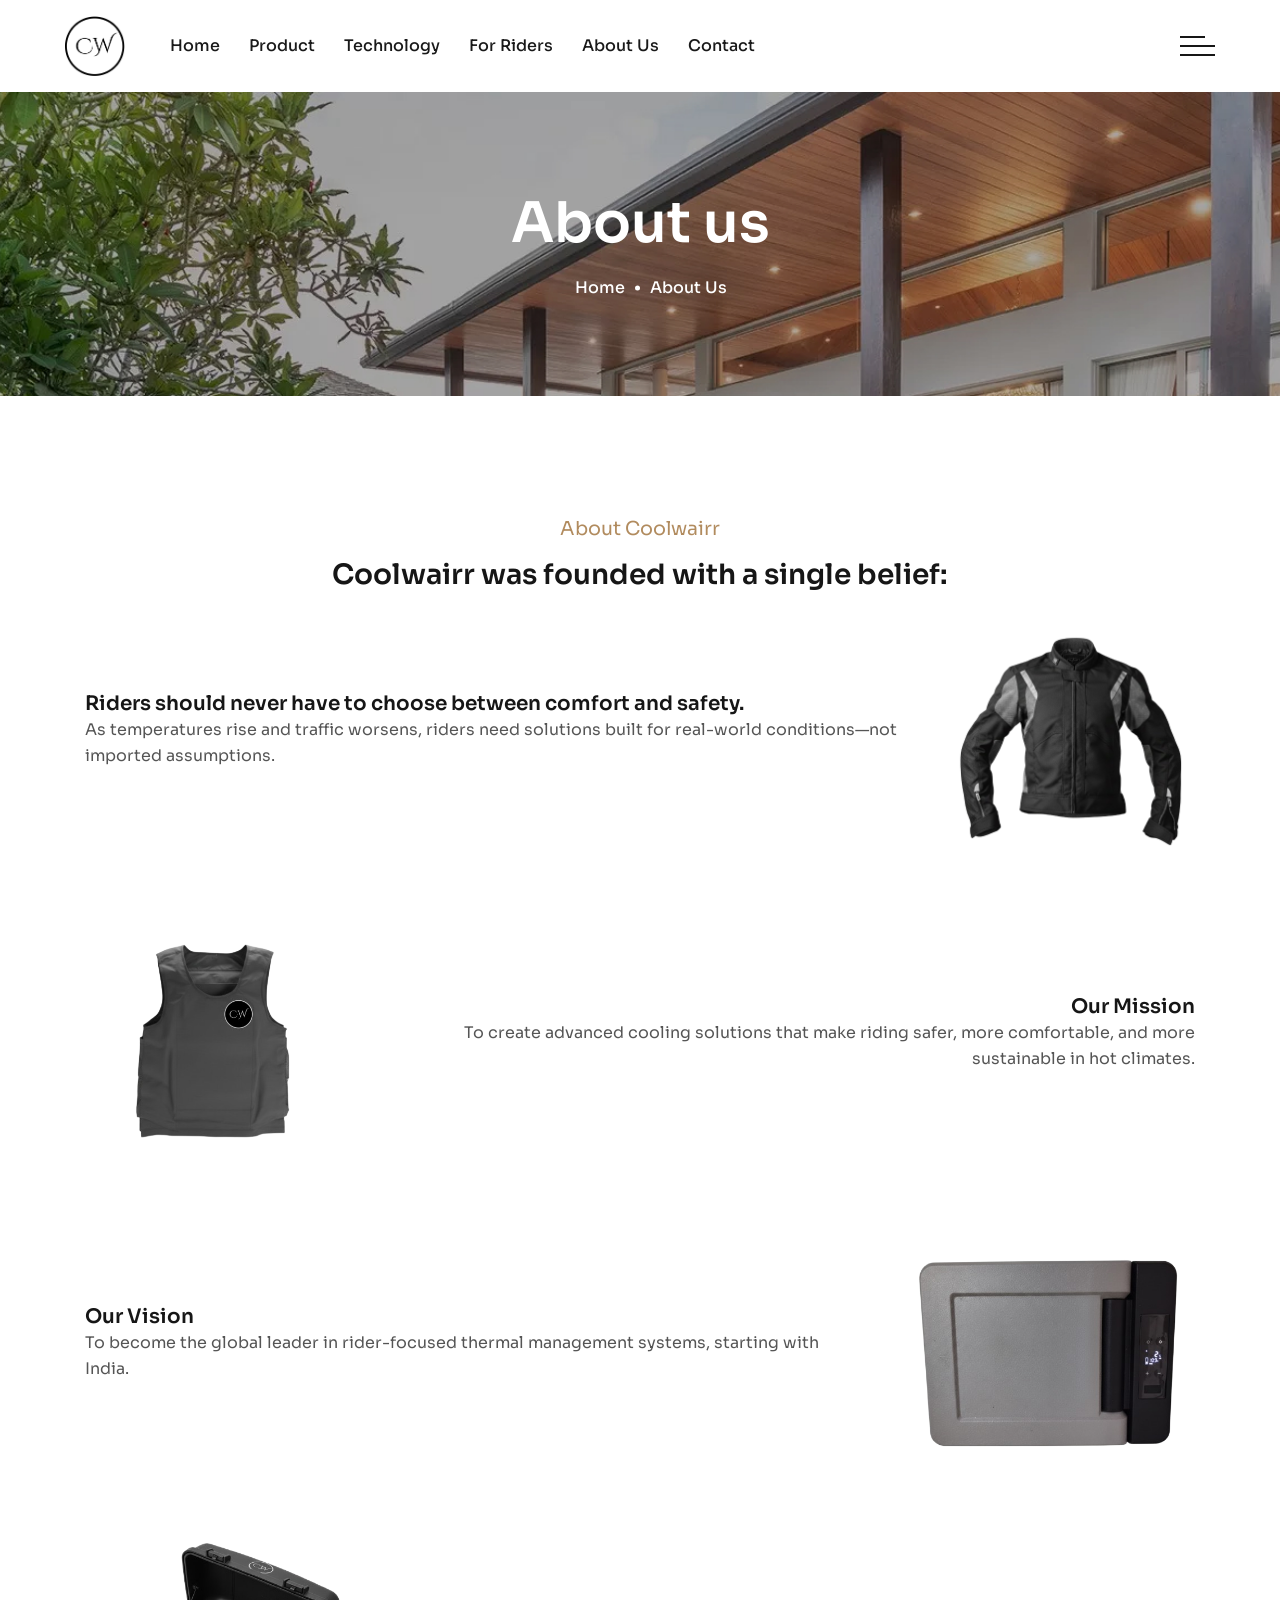
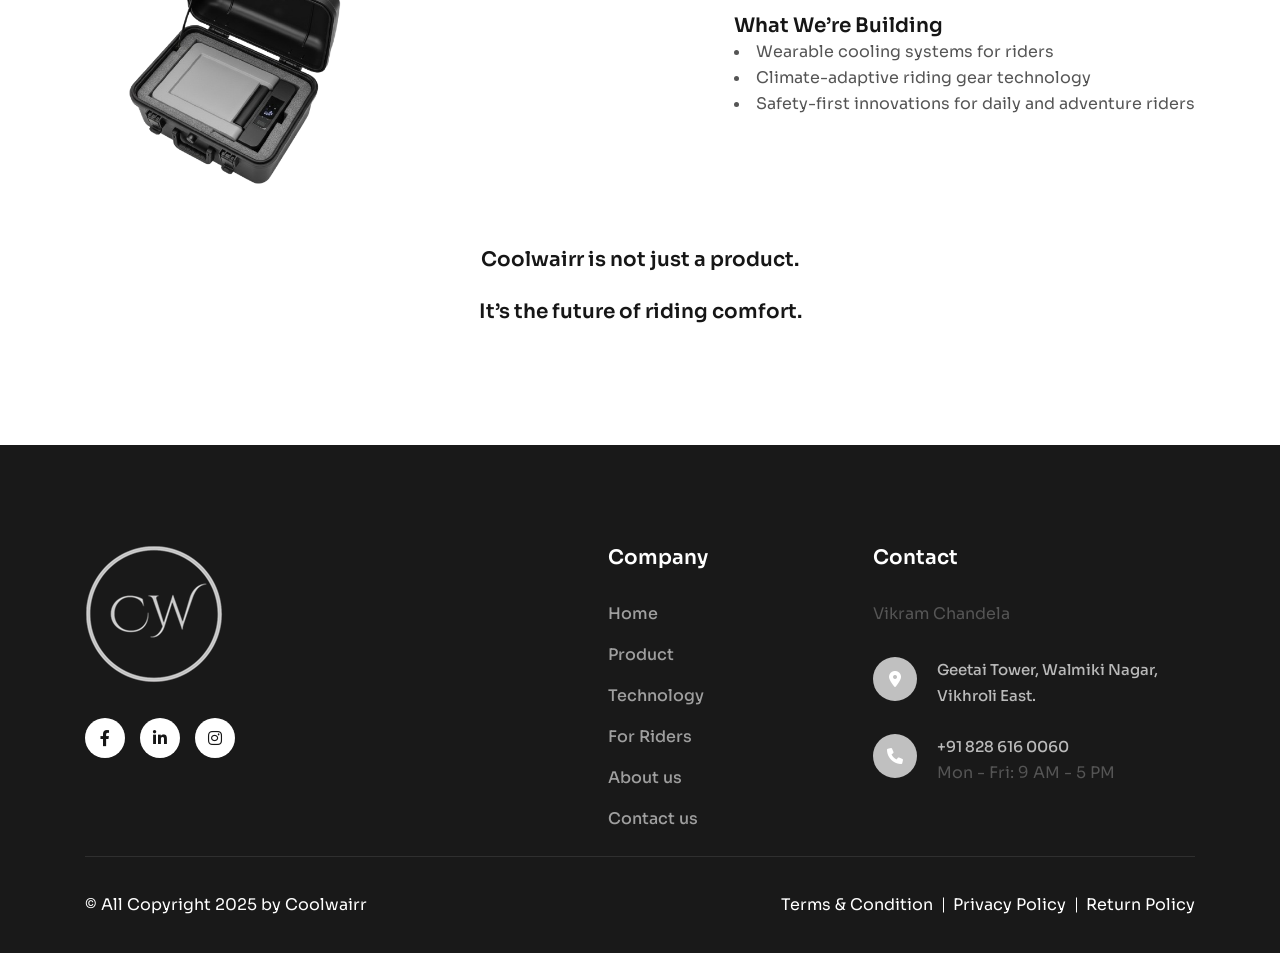
==== commit 14c54f9b: "cosmetic changes" ====
--- a/about.html
+++ b/about.html
@@ -1,8 +1,6 @@
 <!doctype html>
 <html class="no-js" lang="zxx">
 
-
-<!-- Mirrored from gramentheme.com/html/addina/about.html by HTTrack Website Copier/3.x [XR&CO'2014], Sun, 21 Sep 2025 12:28:09 GMT -->
 <head>
    <meta charset="utf-8">
    <meta http-equiv="x-ua-compatible" content="ie=edge">
@@ -83,7 +81,7 @@
    <div class="body-overlay"></div>
    <!-- search area end -->
 
-   <!-- Offcanvas area start -->
+<!-- Offcanvas area start -->
    <div class="fix">
       <div class="offcanvas__info">
          <div class="offcanvas__wrapper">
@@ -91,7 +89,7 @@
                <div class="offcanvas__top mb-40 d-flex justify-content-between align-items-center">
                   <div class="offcanvas__logo">
                      <a href="index.html">
-                        <img src="assets/imgs/logo/logo-white.svg" alt="logo not found">
+                        <img src="assets/imgs/furniture/logo/logo.png" alt="logo not found">
                      </a>
                   </div>
                   <div class="offcanvas__close">
@@ -100,24 +98,22 @@
                      </button>
                   </div>
                </div>
-               <div class="offcanvas__search mb-25">
+               <!-- <div class="offcanvas__search mb-25">
                   <form action="#">
                      <input type="text" placeholder="What are you searching for?">
                      <button type="submit"><i class="far fa-search"></i></button>
                   </form>
-               </div>
+               </div> -->
                <div class="mobile-menu fix mb-40"></div>
                <div class="offcanvas__contact mt-30 mb-20">
-                  <h4>Contact Info</h4>
+                  <h4 style="color: #fff;">Contact Info</h4>
                   <ul>
                      <li class="d-flex align-items-center">
                         <div class="offcanvas__contact-icon mr-15">
                            <i class="fal fa-map-marker-alt"></i>
                         </div>
                         <div class="offcanvas__contact-text">
-                           <a target="_blank"
-                              href="https://www.google.com/maps/place/Dhaka/@23.7806207,90.3492859,12z/data=!3m1!4b1!4m5!3m4!1s0x3755b8b087026b81:0x8fa563bbdd5904c2!8m2!3d23.8104753!4d90.4119873">12/A,
-                              Mirnada City Tower, NYC</a>
+                           <a target="_blank" href="https://maps.app.goo.gl/e54TD68jU2CD6Kzz8">Mumbai, Maharashtra.</a>
                         </div>
                      </li>
                      <li class="d-flex align-items-center">
@@ -125,7 +121,7 @@
                            <i class="far fa-phone"></i>
                         </div>
                         <div class="offcanvas__contact-text">
-                           <a href="tel:+088889797697">+088889797697</a>
+                           <a href="tel:+917506595891">+917506595891</a>
                         </div>
                      </li>
                      <li class="d-flex align-items-center">
@@ -133,17 +129,21 @@
                            <i class="fal fa-envelope"></i>
                         </div>
                         <div class="offcanvas__contact-text">
-                           <a href="tel:+012-345-6789"><span class="mailto:support@mail.com">support@mail.com</span></a>
+                           <a href="mailto:Vikrm@coolwairr.com"><span
+                                 class="mailto:Vikrm@coolwairr.com">Vikrm@coolwairr.com</span></a>
                         </div>
                      </li>
                   </ul>
                </div>
                <div class="offcanvas__social">
                   <ul>
-                     <li><a href="#"><i class="fab fa-facebook-f"></i></a></li>
-                     <li><a href="#"><i class="fab fa-twitter"></i></a></li>
-                     <li><a href="#"><i class="fab fa-youtube"></i></a></li>
-                     <li><a href="#"><i class="fab fa-linkedin"></i></a></li>
+                     <li><a href="https://www.facebook.com/profile.php?id=61555035770147" target="_blank"><i
+                              class="fab fa-facebook-f"></i></a></li>
+                     <!-- <li><a href="#"><i class="fab fa-twitter"></i></a></li> -->
+                     <li><a href="https://www.instagram.com/coollwair/?next=%2F" target="_blank"><i
+                              class="fa-brands fa-instagram"></i></a></li>
+                     <li><a href="https://www.linkedin.com/company/coolwairr/?viewAsMember=true" target="_blank"><i
+                              class="fab fa-linkedin"></i></a></li>
                   </ul>
                </div>
             </div>
@@ -155,7 +155,7 @@
    <!-- Offcanvas area start -->
 
    <!-- Header area start -->
-    <header>
+   <header>
       <div class="header">
          <div class="header-top-area grocery__top-header">
             <div class="header-layout-4">
@@ -234,7 +234,7 @@
                            <div class="main-menu">
                               <nav id="mobile-menu">
                                  <ul>
-                                    <li class="has-dropdown">
+                                    <li>
                                        <a href="index.html">Home</a>
                                        <!-- <ul class="submenu">
                                           <li><a href="pharmacy.html">Pharmacy Store</a></li>
@@ -242,12 +242,22 @@
                                           <li><a href="grocery.html">Grocery Store</a></li>
                                        </ul> -->
                                     </li>
+                                    <!-- <li>
+                                       <a href="about.html">About</a>
+                                    </li> -->
                                     <li>
-                                       <a href="about.html">About</a>
-                                    </li>
-                                    <!-- <li class="has-dropdown">
-                                       <a href="product.html">Shop</a>
-                                       <ul class="submenu">
+                                       <a href="product.html">Product</a>
+                                    </li>
+                                    <li>
+                                       <a href="technology.html">Technology</a>
+                                    </li>
+                                    <li>
+                                       <a href="riders.html">For Riders</a>
+                                    </li>
+                                    <li>
+                                       <a href="about.html">About Us</a>
+                                    </li>
+                                    <!-- <ul class="submenu">
                                           <li><a href="product.html">Product</a></li>
                                           <li><a href="product-details.html">Product Details</a></li>
                                           <li><a href="wishlist.html">Wishlist</a></li>
@@ -376,68 +386,91 @@
       <!-- Breadcrumb area start  -->
 
       <!-- About area start -->
-   <section class="about-area pt-120 pb-120">
-   <div class="container">
-      <div class="row g-4 justify-content-center text-center">
-         <!-- Left Column: About Text -->
-         <div class="col-xxl-6 col-xl-6 col-lg-6">
-            <div class="wow fadeInRight animated" data-wow-delay="0.3s">
-               <div class="mb-20">
-                  <span class="mb-15 d-block" style="color: #B18B5E;">ABOUT US</span>
-                  <h3>Coolwairr</h3>
-               </div>
-
-              <div class="about-container">
-
-
-   <section>
-  <div class="about-container">
-
-  <!-- Section 1 -->
-  <div class="section flex-left">
-    <div class="text">
-      <h5>Our Mission</h5>
-      <p>At <strong>Coolwairr</strong>, we believe that beating the heat shouldn’t just be about comfort—it’s about safety, health, and performance...</p>
-    </div>
-    <div class="image">
-      <img src="assets/imgs/furniture/banner/chair1.png" alt="Our Mission" />
-    </div>
-  </div>
-
-  <!-- Section 2 -->
-  <div class="section flex-right">
-    <div class="text">
-      <h5>Who We Are</h5>
-      <p>We are an innovation-driven team passionate about solving real-world problems...</p>
-    </div>
-    <div class="image">
-      <img src="assets/imgs/furniture/banner/chair2.png" alt="Who We Are" />
-    </div>
-  </div>
-
-  <!-- Section 3 -->
-  <div class="section flex-left">
-    <div class="text">
-      <h5>What We Do</h5>
-      <p>Coolwairr has developed a DC compressor-powered cooling unit paired with a lightweight water-circulation vest...</p>
-    </div>
-    <div class="image">
-      <img src="assets/imgs/furniture/banner/chair3.png" alt="What We Do" />
-    </div>
-  </div>
-
-</div>
-
-            </div>
-         </div>
-
-         <!-- Right Column: Image -->
-         <!--<div class="col-xxl-6 col-xl-6 col-lg-6">
+      <section class="about-area pt-120 pb-120">
+         <div class="container">
+            <div class="row g-4 justify-content-center text-center">
+               <!-- Left Column: About Text -->
+               <div>
+                  <div class="wow fadeInRight animated" data-wow-delay="0.3s">
+                     <div class="mb-20">
+                        <span class="mb-15 d-block" style="color: #B18B5E; font-size: larger;">About Coolwairr</span>
+                        <h3>Coolwairr was founded with a single belief:</h3>
+                     </div>
+
+                     <div class="about-container">
+
+
+                        <section>
+                           <div class="about-container">
+
+                              <!-- Section 1 -->
+                              <div class="section flex-left">
+                                 <div class="text">
+                                    <h5>Riders should never have to choose between comfort and safety.</h5>
+                                    <p>As temperatures rise and traffic worsens, riders need solutions built for
+                                       real-world conditions—not imported assumptions.</p>
+                                 </div>
+                                 <div class="image">
+                                    <img src="assets/imgs/furniture/banner/Coolwairr_Cooling_Jacket.png" alt="Our Mission" />
+                                 </div>
+                              </div>
+
+                              <!-- Section 2 -->
+                              <div class="section flex-right">
+                                 <div class="text">
+                                    <h5>Our Mission</h5>
+                                    <p>To create advanced cooling solutions that make riding safer, more comfortable,
+                                       and more sustainable in hot climates.</p>
+                                 </div>
+                                 <div class="image">
+                                    <img src="assets/imgs/furniture/banner/coolwairr-cooling-vest1.png" alt="Who We Are" />
+                                 </div>
+                              </div>
+
+                              <!-- Section 3 -->
+                              <div class="section flex-left">
+                                 <div class="text">
+                                    <h5>Our Vision</h5>
+                                    <p>To become the global leader in rider-focused thermal management systems, starting
+                                       with India.</p>
+                                 </div>
+                                 <div class="image">
+                                    <img src="assets/imgs/furniture/banner/Coolwairr_cooling_uni.png" alt="What We Do" />
+                                 </div>
+                              </div>
+
+                              <!-- Section 4 -->
+                              <div class="section flex-right">
+                                 <div class="text">
+                                    <h5 style="text-align: left;" >What We’re Building</h5>
+                                    <ul>
+                                       <li>Wearable cooling systems for riders</li>
+                                       <li>Climate-adaptive riding gear technology</li>
+                                       <li>Safety-first innovations for daily and adventure riders</li>
+                                    </ul>
+                                 </div>
+                                 <div class="image">
+                                    <img src="assets/imgs/furniture/banner/Coolwairr_cooling_Unit2.png" alt="Who We Are" />
+                                 </div>
+                              </div>
+
+                              <div>
+                                 <h5>Coolwairr is not just a product.</h5><br>
+                                 <h5>It’s the future of riding comfort.</h5>
+                              </div>
+
+                           </div>
+
+                     </div>
+                  </div>
+
+                  <!-- Right Column: Image -->
+                  <!--<div class="col-xxl-6 col-xl-6 col-lg-6">
             <img class="w-100 mx-auto" src="assets/imgs/coolwairr/about/about-image1.jpg" alt="Coolwairr in Action">
          </div>-->
-      </div>
-   </div>
-</section>
+               </div>
+            </div>
+      </section>
 
       <!-- About area end -->
 
@@ -452,7 +485,7 @@
       <!-- About video area end -->
 
       <!-- Support area start -->
-     <!--<section class="support-area section-space">
+      <!--<section class="support-area section-space">
          <div class="container">
             <div class="row g-5">
                <div class="col-xxl-4 col-xl-4 col-lg-4 col-md-6">
@@ -507,28 +540,31 @@
                <div class="footer-grid-3">
                   <div class="footer-widget-4">
                      <div class="footer-logo mb-35">
-                        <a href="index.html"><img src="assets/imgs/furniture/logo/logo.png"
-                              alt="image not found"></a>
+                        <a href="index.html"><img src="assets/imgs/furniture/logo/logo.png" alt="image not found"></a>
                      </div>
                      <!-- <p>It helps designers plan out where the content will sit, the content to be written and approved.
                      </p> -->
                      <div class="theme-social">
-                        <a class="furniture-bg-hover" href="https://www.facebook.com/profile.php?id=61555035770147" target="_blank"><i class="fa-brands fa-facebook-f"></i></a>
+                        <a class="furniture-bg-hover" href="https://www.facebook.com/profile.php?id=61555035770147"
+                           target="_blank"><i class="fa-brands fa-facebook-f"></i></a>
                         <!-- <a class="furniture-bg-hover" href="#"><i class="fa-brands fa-twitter"></i></a> -->
-                        <a class="furniture-bg-hover" href="https://www.linkedin.com/company/coolwairr/?viewAsMember=true" target="_blank"><i class="fa-brands fa-linkedin-in"></i></a>
-                        <a class="furniture-bg-hover" href="https://www.instagram.com/coollwair/?next=%2F" target="_blank"><i class="fa-brands fa-instagram"></i></a>
+                        <a class="furniture-bg-hover"
+                           href="https://www.linkedin.com/company/coolwairr/?viewAsMember=true" target="_blank"><i
+                              class="fa-brands fa-linkedin-in"></i></a>
+                        <a class="furniture-bg-hover" href="https://www.instagram.com/coollwair/?next=%2F"
+                           target="_blank"><i class="fa-brands fa-instagram"></i></a>
                      </div>
                   </div>
                   <div class="footer-widget-4">
                      <div class="footer-widget-title">
-                        <h4>Services</h4>
+                        <!-- <h4>Services</h4> -->
                      </div>
                      <div class="footer-link">
                         <ul>
                            <!-- <li><a href="error.html">Log In</a></li>
                            <li><a href="wishlist.html">Wishlist</a></li> -->
-                           <li><a href="error.html">Return Policy</a></li>
-                           <li><a href="error.html">Privacy policy</a></li>
+                           <!-- <li><a href="error.html">Return Policy</a></li>
+                           <li><a href="error.html">Privacy policy</a></li> -->
                            <!-- <li><a href="faq.html">Shopping FAQs</a></li> -->
                         </ul>
                      </div>
@@ -540,9 +576,15 @@
                      <div class="footer-link">
                         <ul>
                            <li><a href="index.html">Home</a></li>
+                           <li><a href="product.html">Product</a></li>
+                           <li>
+                              <a href="technology.html">Technology</a>
+                           </li>
+                           <li>
+                              <a href="riders.html">For Riders</a>
+                           </li>
                            <li><a href="about.html">About us </a></li>
-                           <!-- <li><a href="about.html">Pages</a></li>
-                           <li><a href="blog.html">Blog</a></li> -->
+                           <!-- <li><a href="blog.html">Blog</a></li> -->
                            <li><a href="contact.html">Contact us</a></li>
                         </ul>
                      </div>
@@ -559,7 +601,8 @@
                            </div>
                            <div class="footer-info-text">
                               <a class="furniture-clr-hover" target="_blank"
-                                 href="https://maps.app.goo.gl/G5rBFQSNvnxUEE8n7">Geetai Tower, Walmiki Nagar, Vikhroli East.</a>
+                                 href="https://maps.app.goo.gl/G5rBFQSNvnxUEE8n7">Geetai Tower, Walmiki Nagar, Vikhroli
+                                 East.</a>
                            </div>
                         </div>
                         <div class="footer-info-item d-flex align-items-start">
@@ -605,6 +648,7 @@
                   <ul>
                      <li><a class="furniture-clr-hover" href="#">Terms & Condition</a></li>
                      <li><a class="furniture-clr-hover" href="#">Privacy Policy</a></li>
+                     <li><a class="furniture-clr-hover"href="#">Return Policy</a></li>
                   </ul>
                </div>
             </div>
@@ -630,4 +674,5 @@
 
 
 <!-- Mirrored from gramentheme.com/html/addina/about.html by HTTrack Website Copier/3.x [XR&CO'2014], Sun, 21 Sep 2025 12:28:10 GMT -->
+
 </html>
--- a/assets/css/main.css
+++ b/assets/css/main.css
@@ -132,8 +132,8 @@
   --clr-common-selection: #262626;
   --clr-common-body: #fff;
   --clr-theme-primary: #c0c0c0;
-  --clr-theme-secondary: #b18b5e;
-  --clr-theme-grocery: #b18b5e;
+  --clr-theme-secondary: #808080;
+  --clr-theme-grocery: #808080;
   --clr-text-primary: #fff;
   --clr-text-secondary: #161616;
   --clr-text-body: #555555;
@@ -681,7 +681,7 @@
   font-size: 16px;
   font-weight: var(--bd-fw-medium);
   color: var(--clr-common-white);
-  background: var(--clr-theme-secondary);
+  background: var(--clr-text-secondary);
   height: 60px;
   display: -webkit-box;
   display: -moz-box;
@@ -4148,6 +4148,9 @@
 
 .banner-4 {
   background: linear-gradient(90.19deg, rgb(230, 247, 252) 0%, rgb(245, 254, 255) 100%);
+  /*overflow: visible !important;
+  margin-bottom: 0;
+  padding-bottom: 100px;  keep as you already have or adjust */
 }
 
 .banner-item-4 {
@@ -11746,11 +11749,11 @@
 .contact-map iframe {
   height: 585px;
   width: 100%;
-  mix-blend-mode: luminosity;
+  /*mix-blend-mode: luminosity;*/
 }
 
 .contact-from {
-  background: var(--clr-theme-primary);
+  background: #f9fbfd;
   padding: 60px 60px;
 }
 @media (max-width: 575px), only screen and (min-width: 576px) and (max-width: 767px), only screen and (min-width: 992px) and (max-width: 1199px), only screen and (min-width: 1200px) and (max-width: 1399px) {
@@ -12076,6 +12079,14 @@
   margin: 0;
   font-size: 14px;
 }
+
+/* Give breathing room to the next section */
+.furniture-off {
+  margin-top: 80px; /* increase or decrease as needed */
+  position: relative;
+  z-index: 2;
+}
+
 .furniture-off__item {
   padding: 70px 40px;
 }
@@ -13477,14 +13488,82 @@
   display: flex;
   align-items: center;
   justify-content: space-between;
-  background: #e0e0e0;   /* grey background */
+  background: #f4f7fb;   /* grey background */
   padding: 30px;
   border-radius: 10px;
-}
-
+  gap: 20px;
+  border: 1px solid #e1e7f0;
+}
+
+.offer-banner-silver {
+  display: flex;
+  align-items: center;
+  justify-content: space-between;
+  background: #f9fbfd;   /* silver background */
+  padding: 30px;
+  border-radius: 10px;
+  gap: 20px;
+  border: 1px solid #e5e9f0;
+
+}
+
+.offer-banner img {
+  max-width: 100%;   /* image never wider than its container */
+  height: auto;      /* keeps aspect ratio */
+  display: block;    /* removes inline gap */
+}
+
+.offer-banner-silverimg {
+  max-width: 100%;   /* image never wider than its container */
+  height: auto;      /* keeps aspect ratio */
+  display: block;    /* removes inline gap */
+}
 
 .offer-text {
   flex: 1;
+}
+
+.offer-text h5 {
+  padding-bottom: 15px;
+  padding-top: 3px;
+}
+
+.offer-text h3 {
+  padding-bottom: 15px;
+}
+
+/* 🧠 Mobile view: Stack image on top of text */
+@media (max-width: 768px) {
+  .offer-banner, .offer-banner-silver {
+    flex-direction: column; /* Stack vertically */
+    text-align: center;     /* Optional for centering text */
+  }
+
+  .offer-image {
+    order: -1; /* Move image to top */
+    width: 100%;
+  }
+
+  .offer-text {
+    width: 100%;
+  }
+}
+
+/* 🧠 Mobile view: Stack image on top of text */
+@media (max-width: 768px) {
+  .section {
+    flex-direction: column; /* Stack vertically */
+    text-align: center;     /* Optional for centering text */
+  }
+
+  .image {
+    order: -1; /* Move image to top */
+    width: 100%;
+  }
+
+  .text {
+    width: 100%;
+  }
 }
 
 .offer-small {
@@ -13514,13 +13593,15 @@
 }
 
 .offer-image {
-  flex: 1;
+  flex: 0 0 40%;
   text-align: right;
 }
 
 .offer-image img {
-  max-width: 250px;   /* image size control yahan se */
-  height: auto;
+  /*max-width: 250px;   image size control yahan se */
+  max-width: 100%;   /* image never wider than parent box */
+  height: auto;      /* keeps aspect ratio */
+  display: block;    /* removes inline spacing issue */
 }
 .about-container {
   display: flex;
@@ -13579,4 +13660,21 @@
   .footer-widget-5-4 {
     width: 100%;
   }
-}/*# sourceMappingURL=main.css.map */+}/*# sourceMappingURL=main.css.map */
+
+ul {
+  list-style-position: inside;
+  padding: 0;
+  margin: 0;
+  text-align: left;
+}
+
+.firstRiderType {
+  background-color: #f9fbfd;
+  padding: 50px;
+}
+
+.secondRiderType {
+  background-color: #f4f7fb;
+  padding: 50px;
+}
